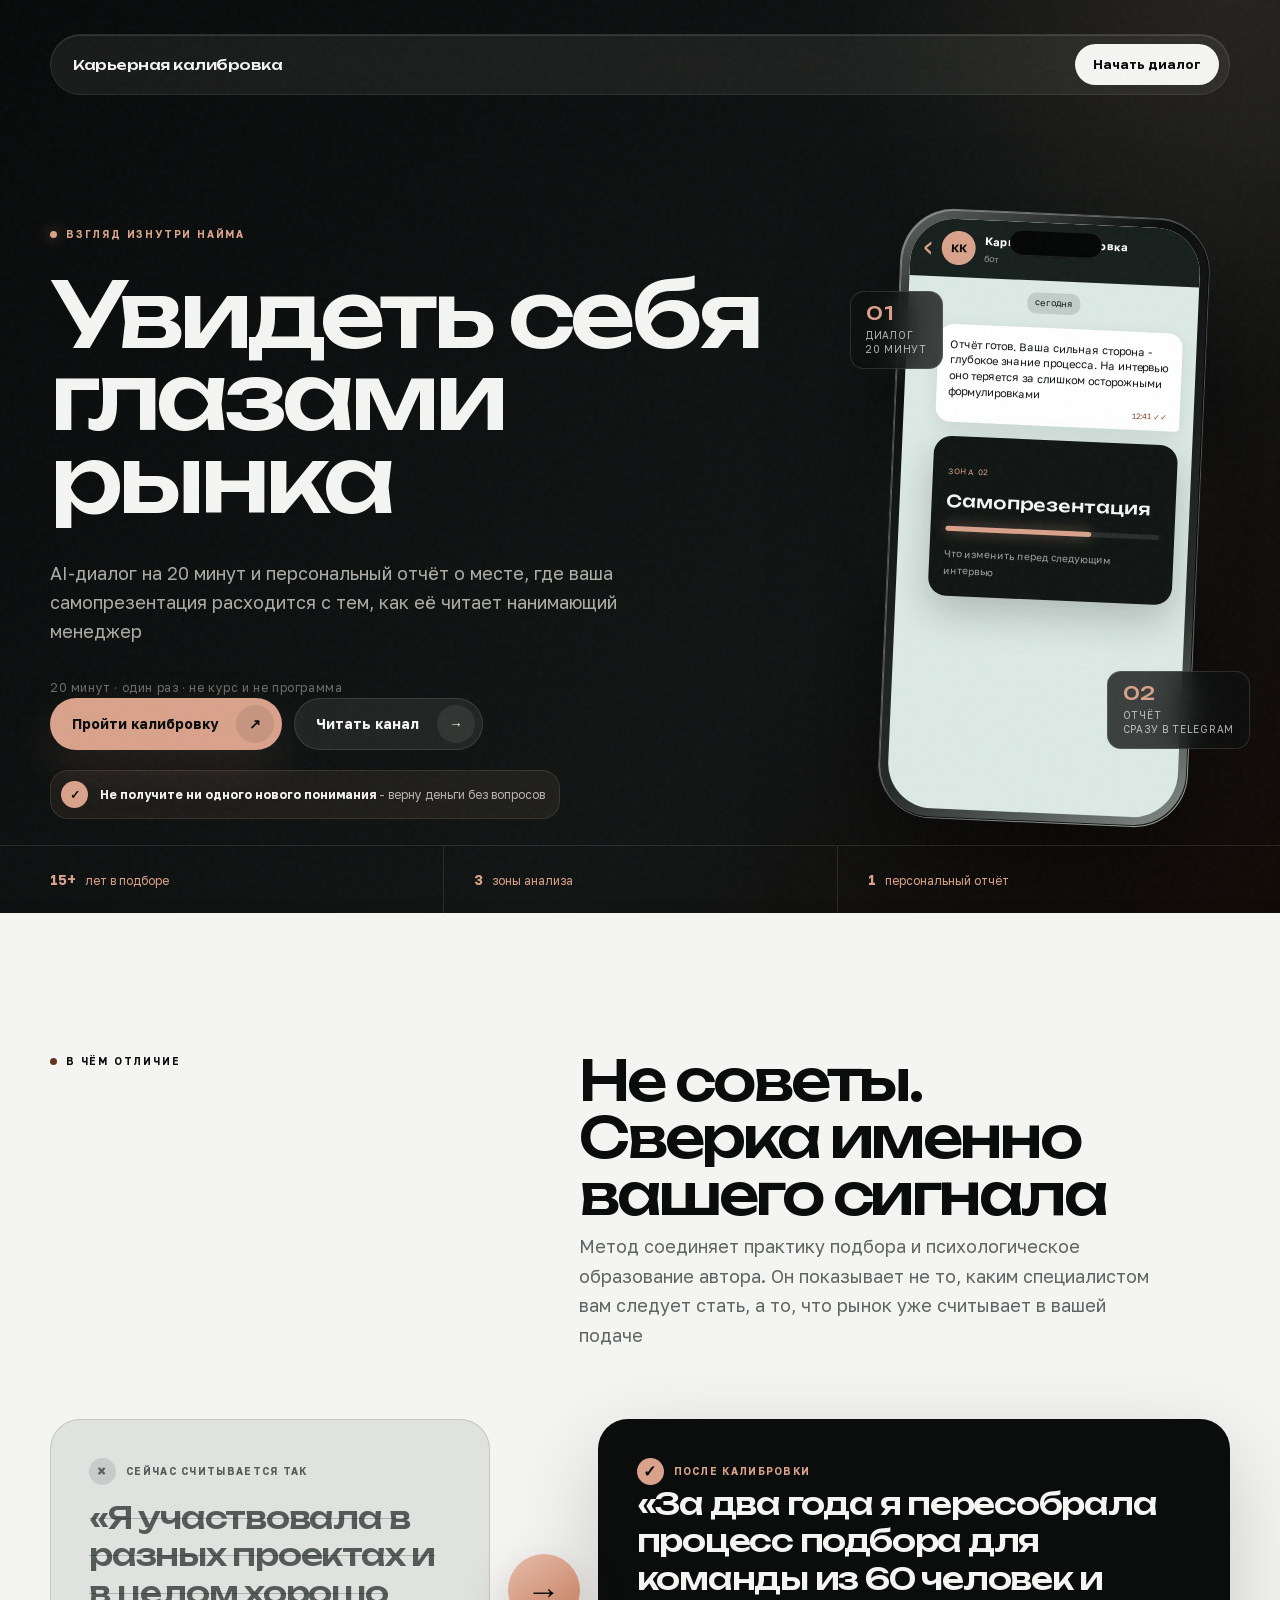
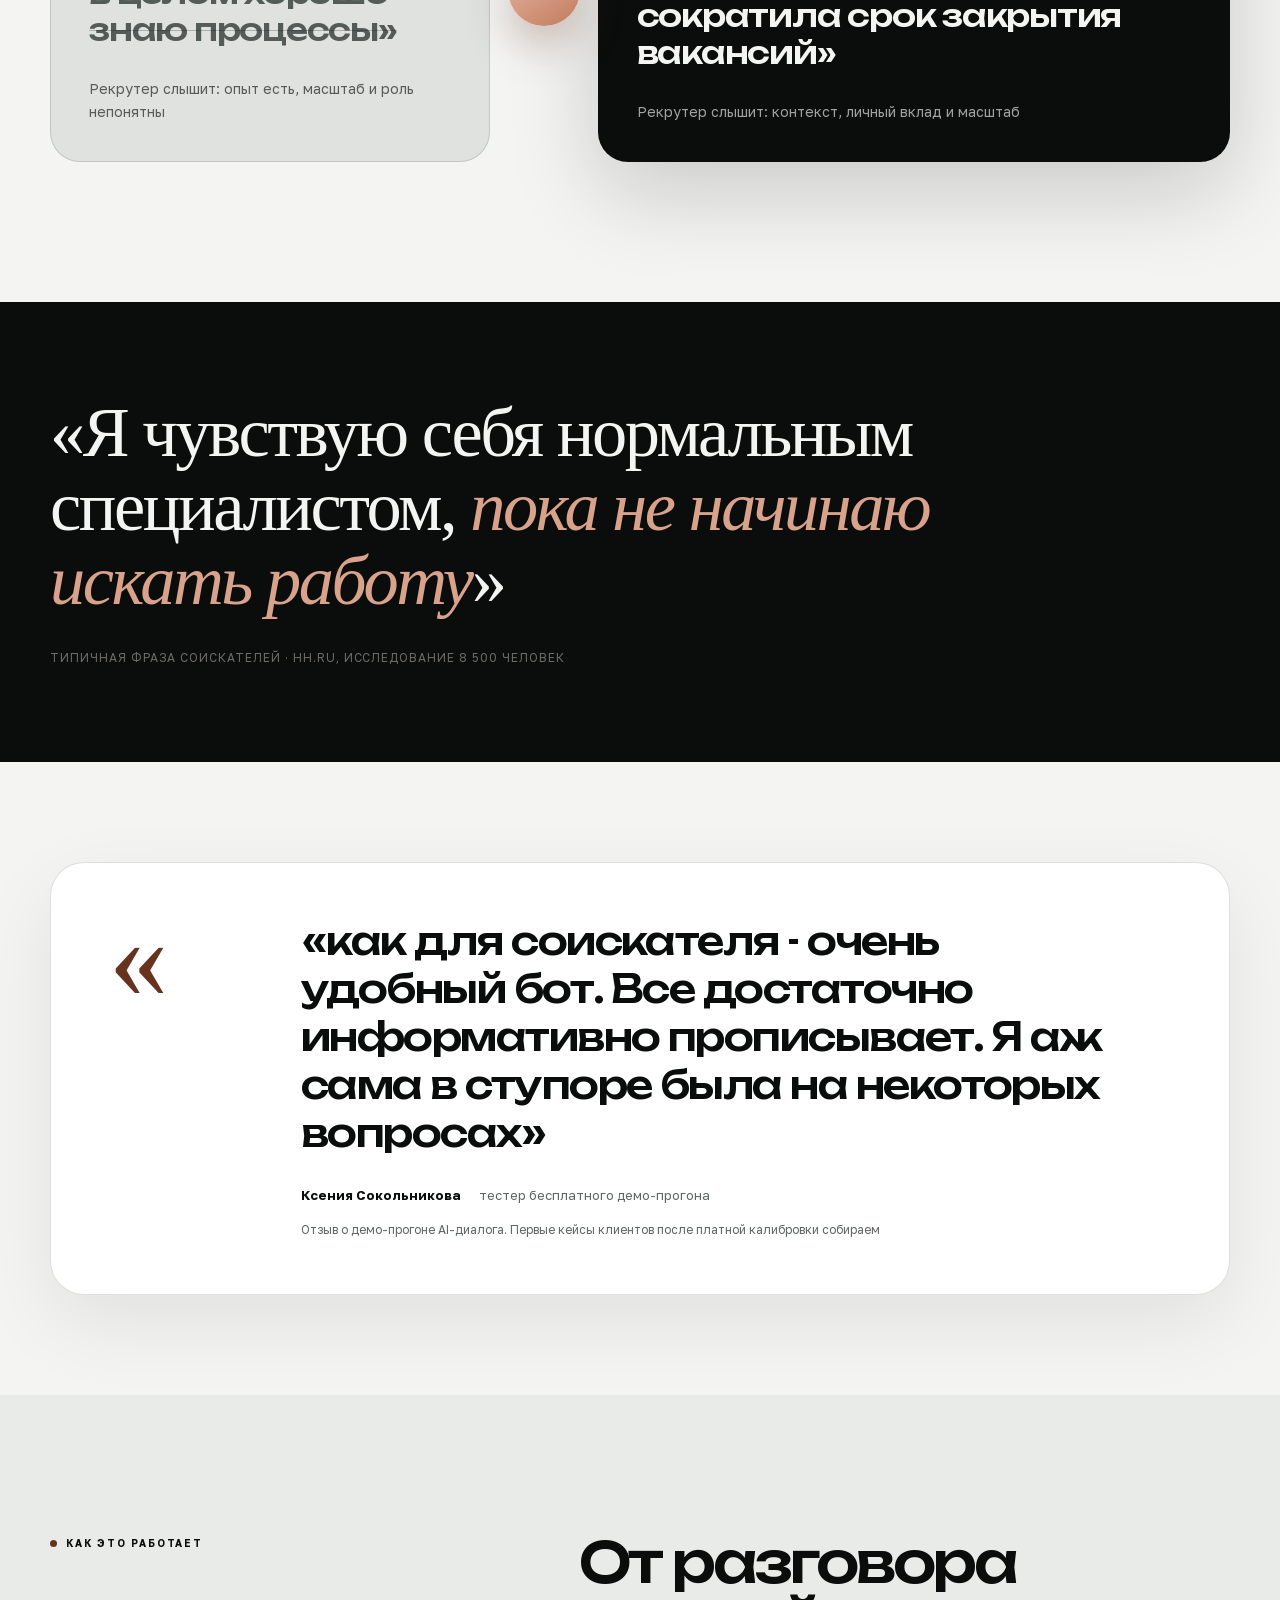
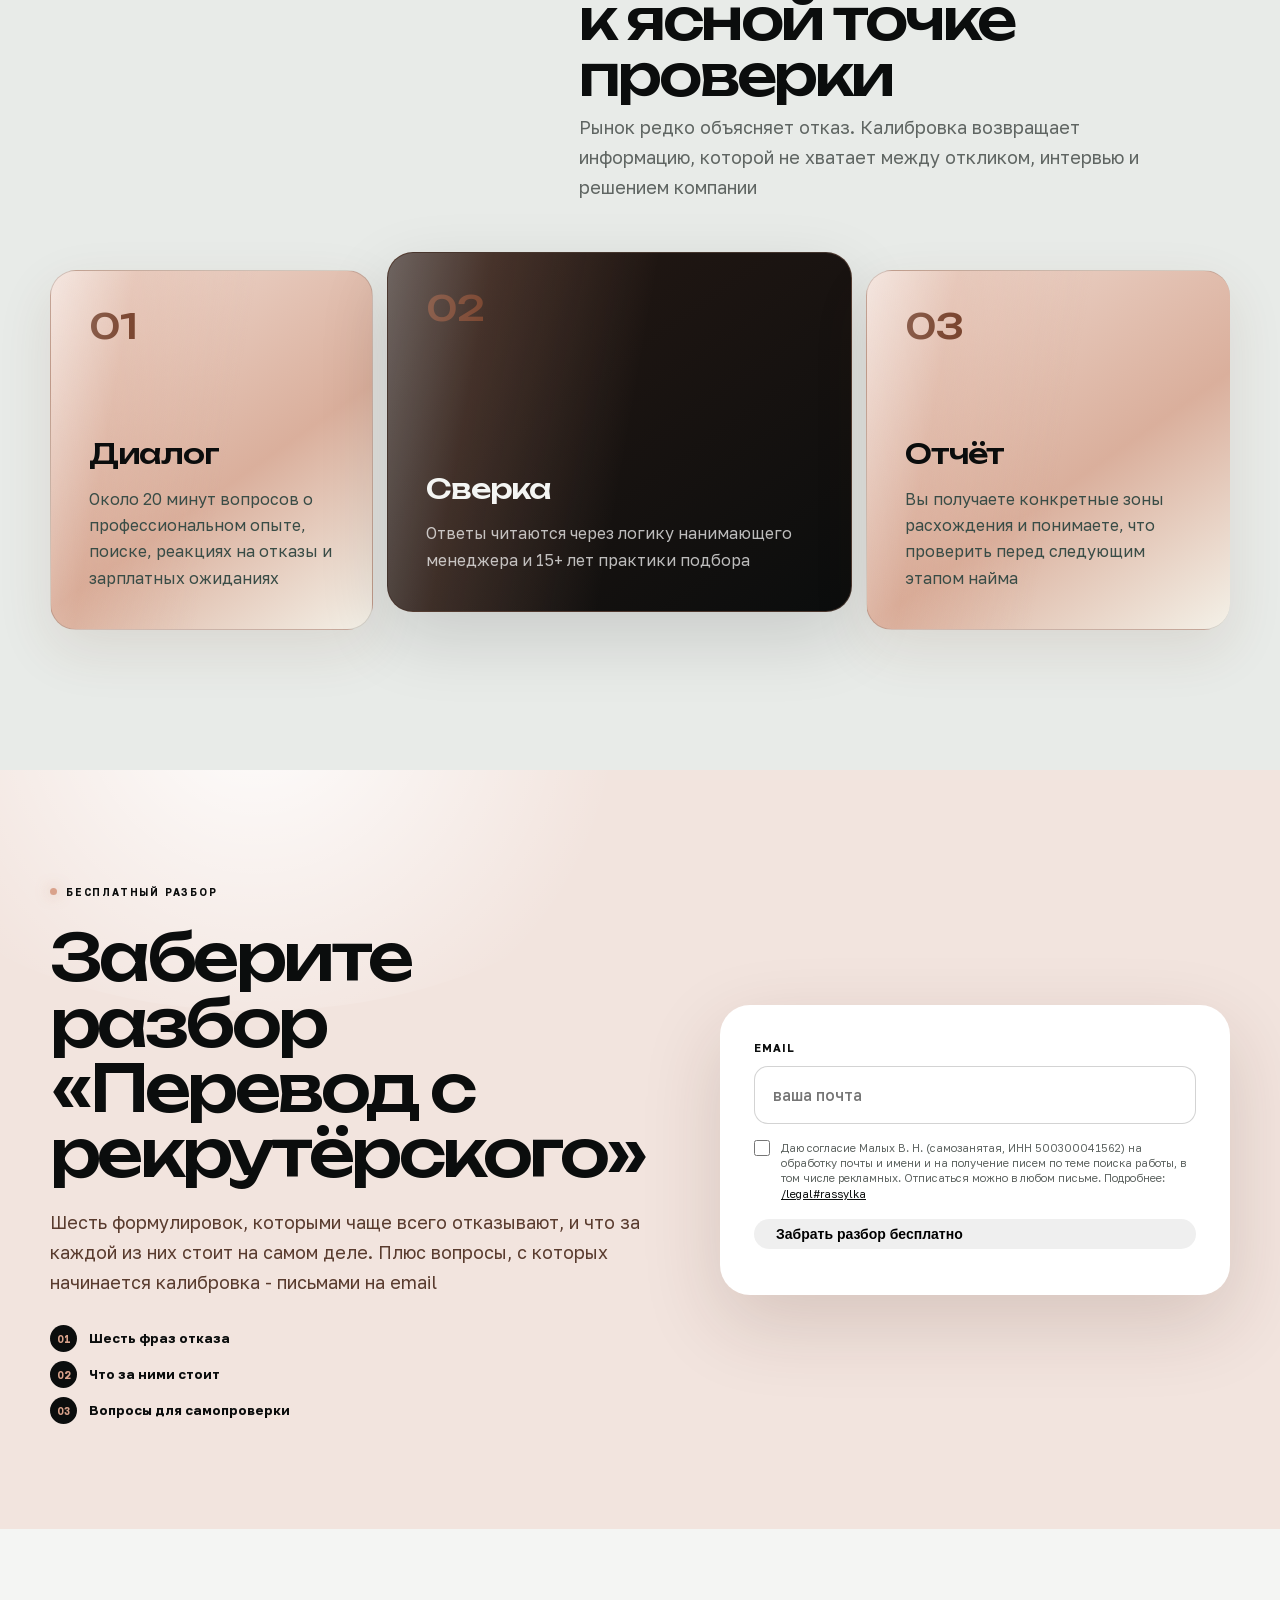
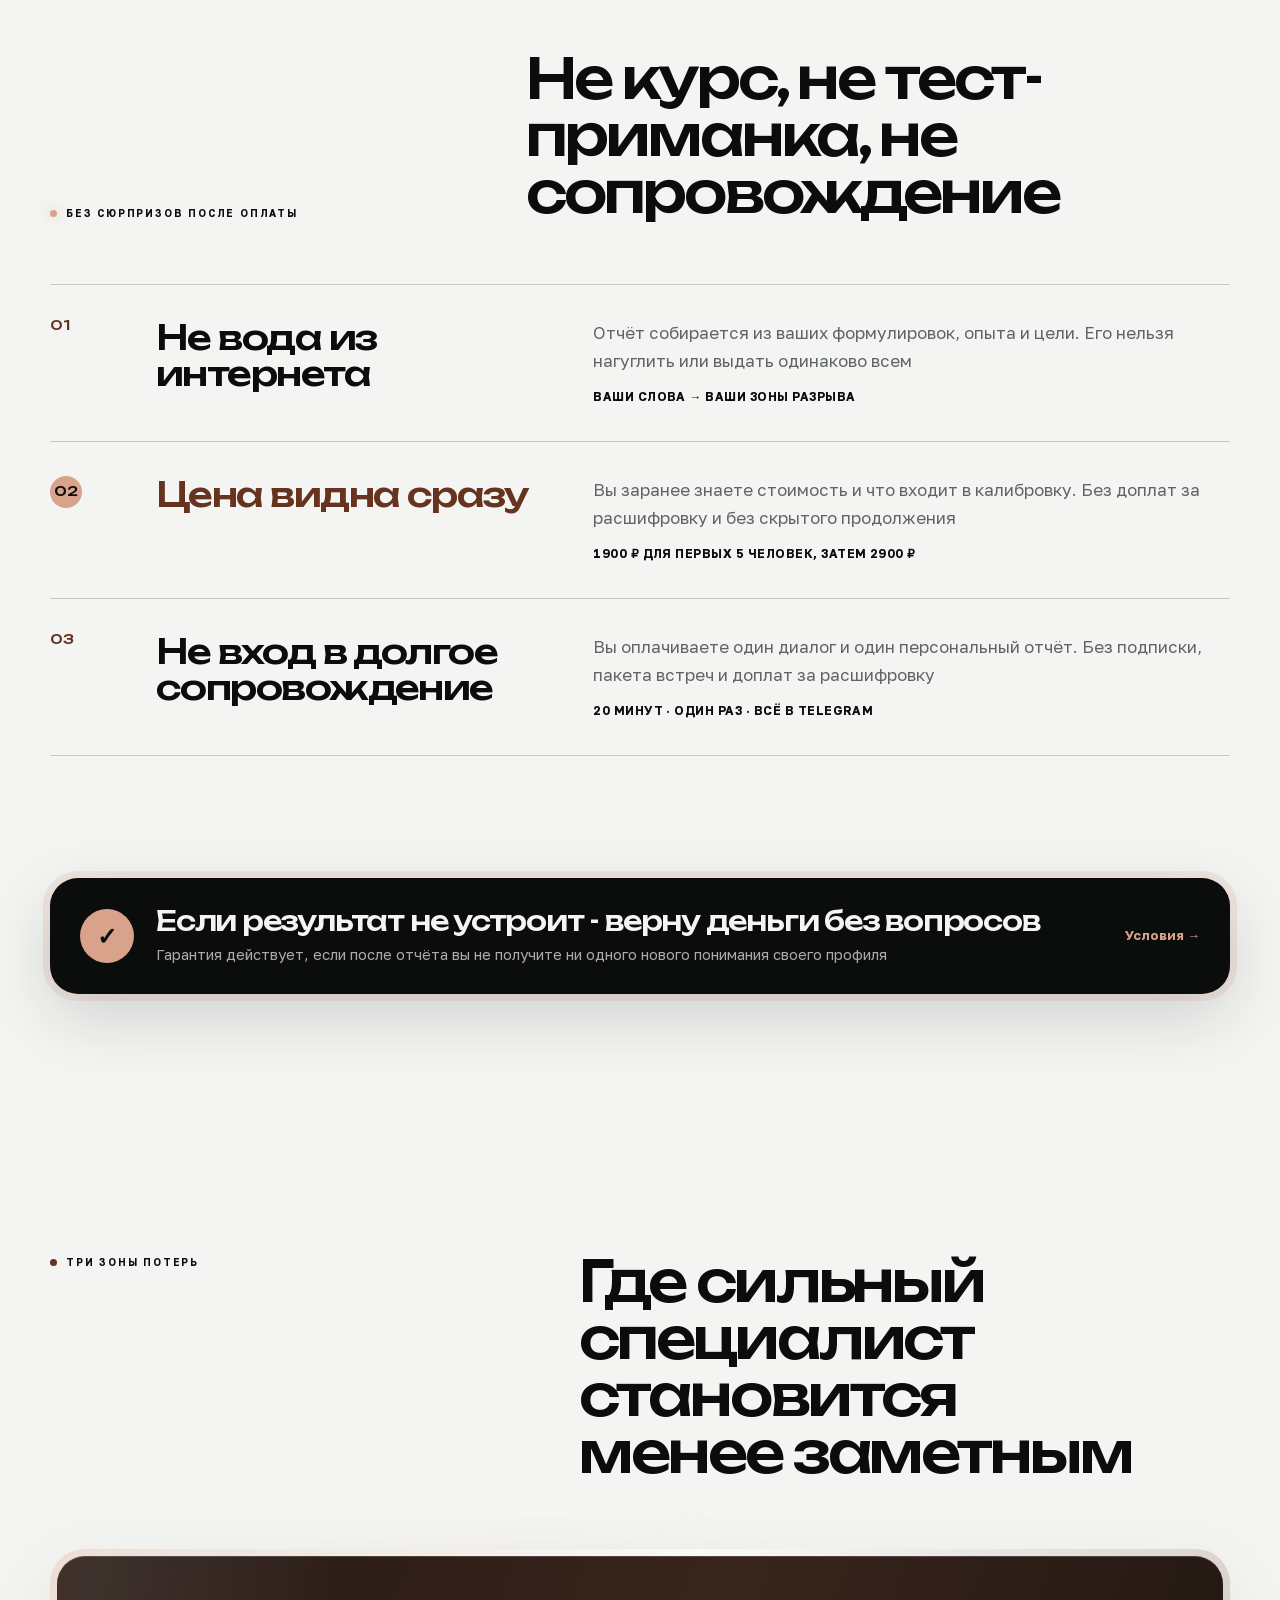
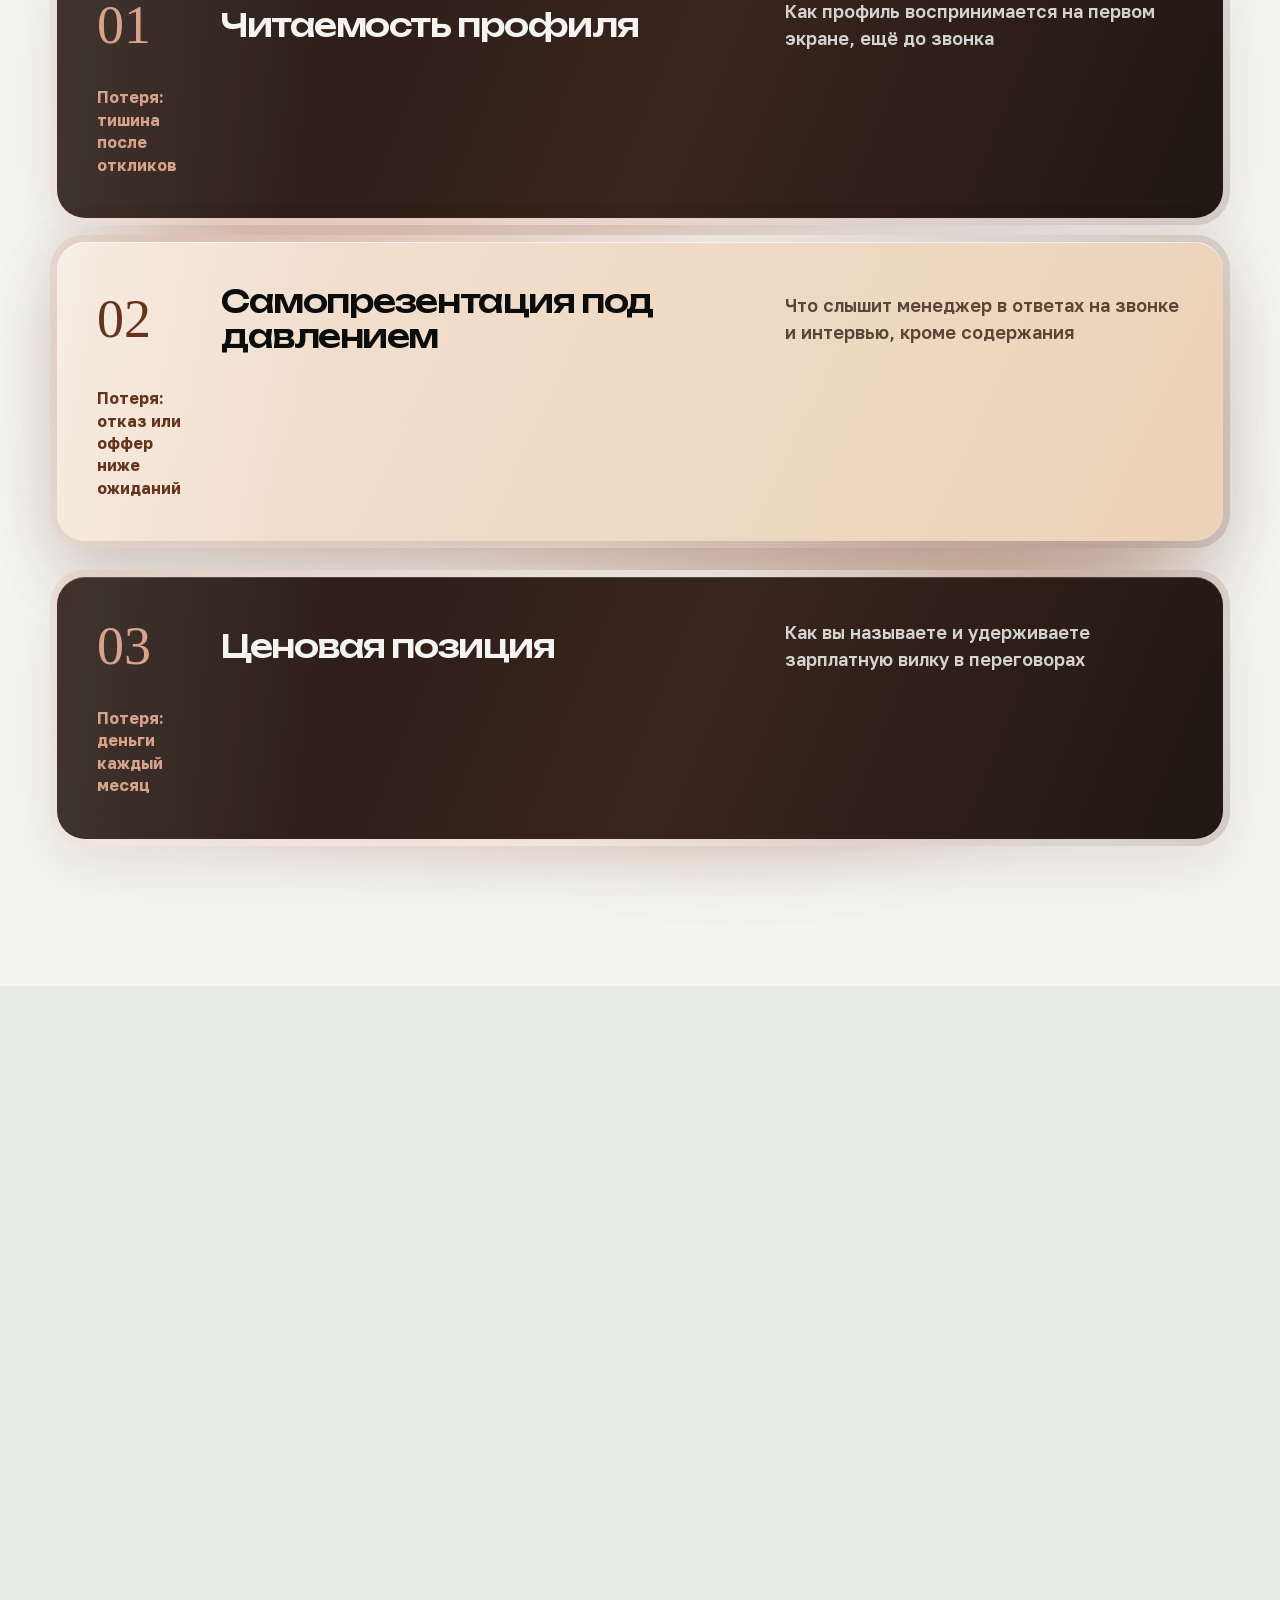
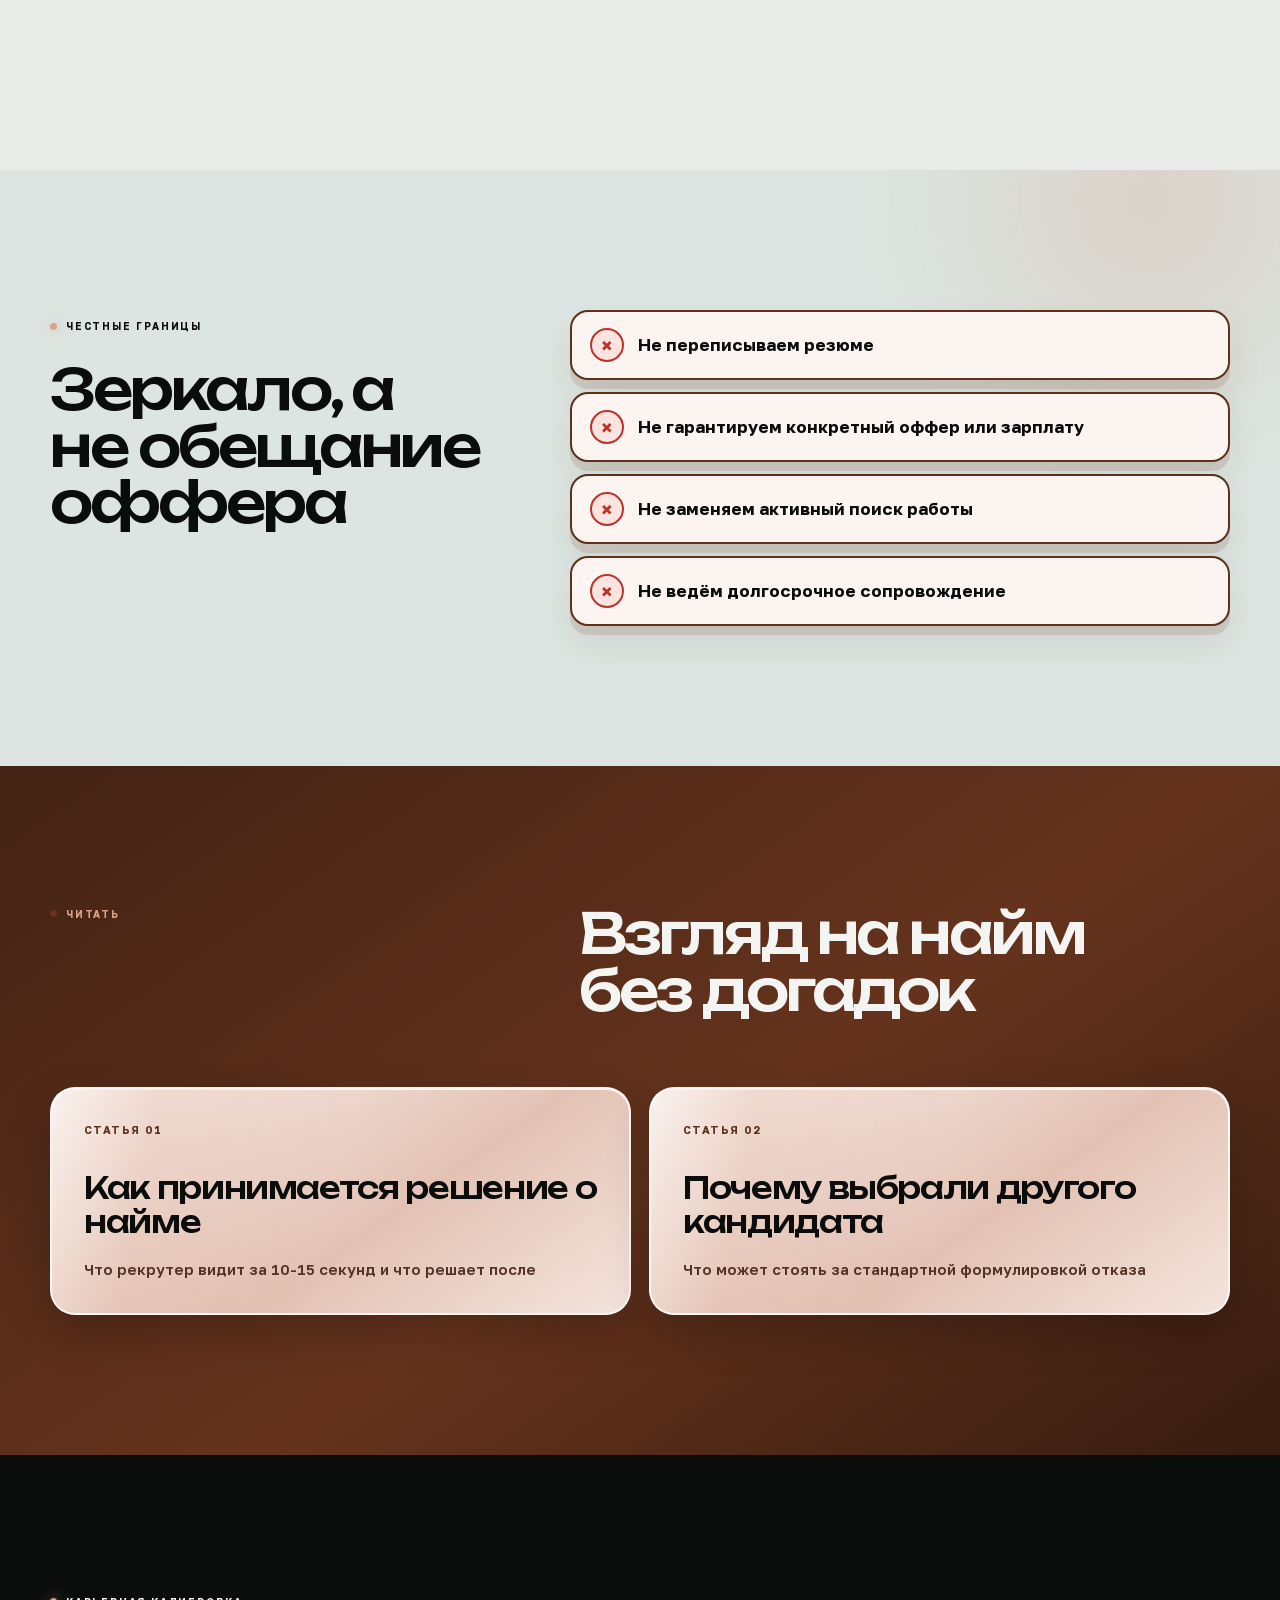
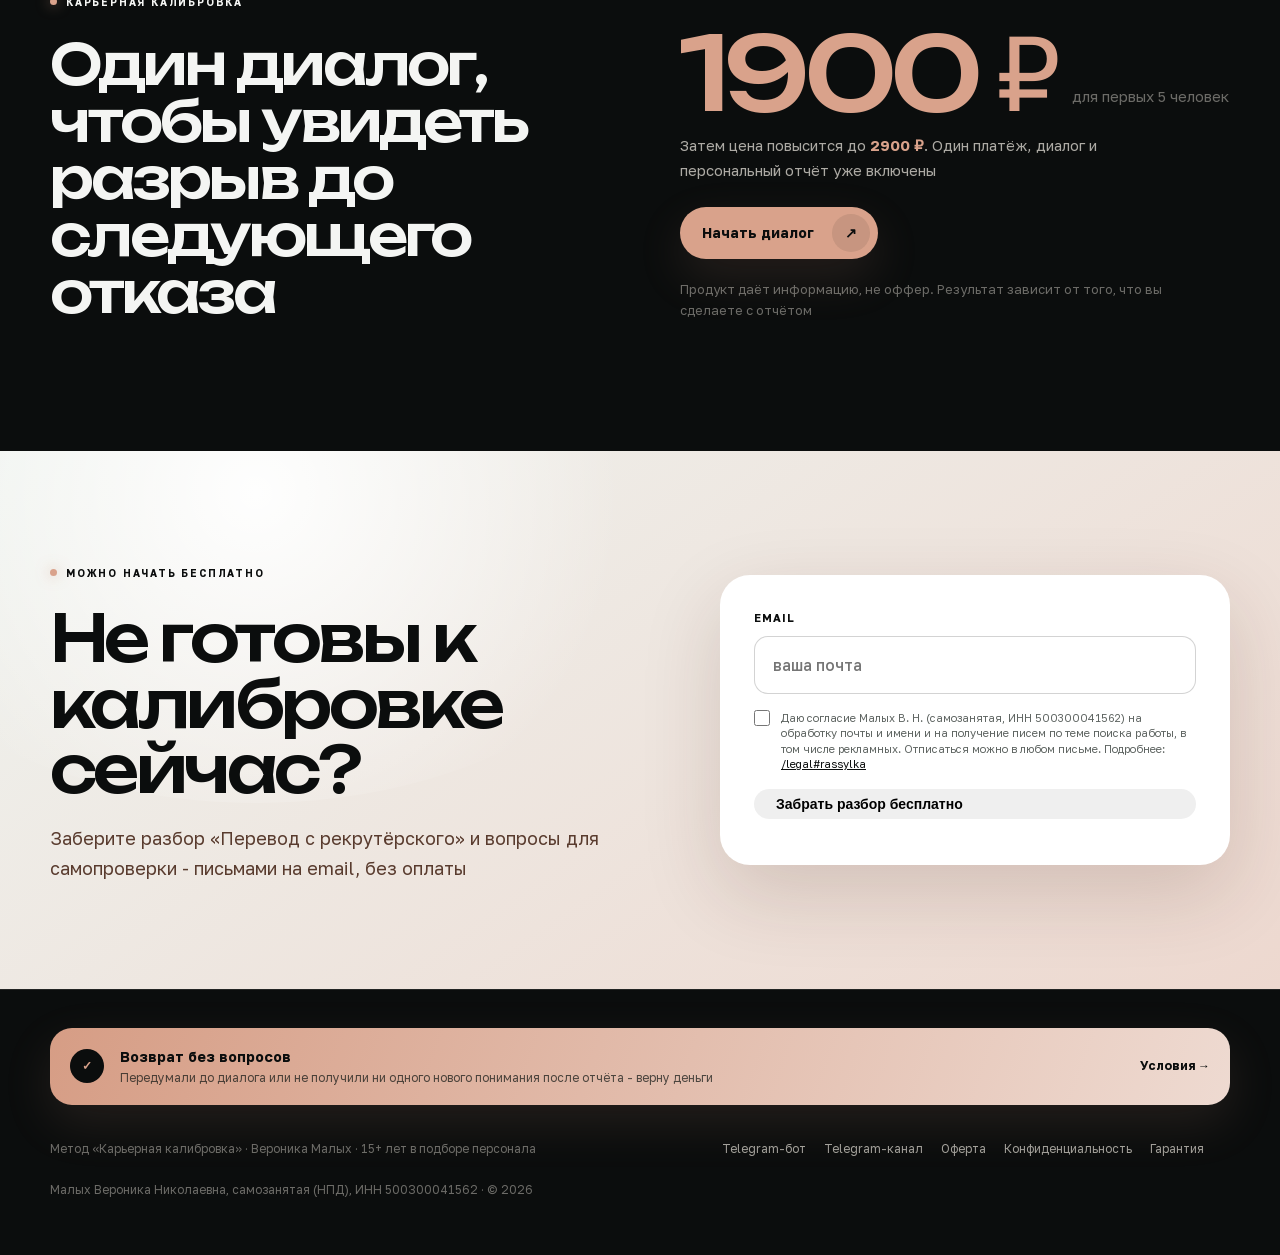
==== index.html @ d386c49c "Шрифты Golos Text и Unbounded размещены локально вместо Google Fonts; FAQ курса: возврат по ст. 32 З" ====
<!DOCTYPE html>
<html lang="ru">
<head>
<meta charset="utf-8">
<meta name="viewport" content="width=device-width, initial-scale=1">
<title>Карьерная калибровка - как вас читает нанимающий менеджер</title>
<meta name="description" content="AI-диалог на 20 минут и персональный отчёт: где самопрезентация специалиста расходится с тем, как его читает нанимающий менеджер. Метод Вероники Малых, 15+ лет в подборе персонала.">
<meta property="og:title" content="Карьерная калибровка - взгляд изнутри найма">
<meta property="og:description" content="Увидьте место, где рынок читает вас иначе, чем вы видите себя.">
<meta property="og:type" content="website">
<meta property="og:url" content="https://kariernay-kalibrovka.ru/">
<link rel="canonical" href="https://kariernay-kalibrovka.ru/">
<link href="/fonts.css" rel="stylesheet">
<link rel="icon" href="data:image/svg+xml,%3Csvg xmlns='http://www.w3.org/2000/svg' viewBox='0 0 100 100'%3E%3Ccircle cx='50' cy='50' r='39' fill='%23111614' stroke='%23d69d85' stroke-width='5'/%3E%3Ccircle cx='50' cy='50' r='8' fill='%23d69d85'/%3E%3C/svg%3E">
<script type="application/ld+json">
{"@context":"https://schema.org","@type":"Service","name":"Карьерная калибровка","url":"https://kariernay-kalibrovka.ru/","description":"AI-диалог на 20 минут и персональный отчёт о том, как самопрезентацию специалиста читает нанимающий менеджер","provider":{"@type":"Person","name":"Вероника Малых","jobTitle":"Карьерный консультант"},"offers":{"@type":"Offer","priceCurrency":"RUB","price":"1900"}}
</script>
<style>
:root{--ink:#0b0d0d;--ink-2:#151918;--paper:#f4f5f3;--paper-2:#e7eae7;--terracotta:#d9a28b;--terracotta-d:#66331e;--muted:#5f6562;--hair:rgba(11,13,13,.13);--white:rgba(255,255,255,.76);--ease:cubic-bezier(.32,.72,0,1)}
*{box-sizing:border-box;margin:0;padding:0}
html{scroll-behavior:smooth}
body{background:var(--paper);color:var(--ink);font-family:"Golos Text","Segoe UI",sans-serif;font-size:17px;line-height:1.65;overflow-x:hidden}
body:after{content:"";position:fixed;inset:0;z-index:8;pointer-events:none;opacity:.035;background-image:url("data:image/svg+xml,%3Csvg viewBox='0 0 180 180' xmlns='http://www.w3.org/2000/svg'%3E%3Cfilter id='n'%3E%3CfeTurbulence type='fractalNoise' baseFrequency='.9' numOctaves='3' stitchTiles='stitch'/%3E%3C/filter%3E%3Crect width='100%25' height='100%25' filter='url(%23n)' opacity='.8'/%3E%3C/svg%3E")}
a{color:inherit}
.display{font-family:"Unbounded","Golos Text",sans-serif;font-weight:500;letter-spacing:-.055em}
.progress{position:fixed;z-index:7;inset:0 auto auto 0;width:100%;height:3px;background:var(--terracotta);transform:scaleX(0);transform-origin:left;box-shadow:0 0 20px rgba(214,157,133,.5)}
.skip{position:fixed;z-index:9;left:20px;top:16px;padding:10px 15px;border-radius:999px;background:var(--terracotta);color:var(--ink);text-decoration:none;transform:translateY(-180%);transition:transform .35s var(--ease)}
.skip:focus{transform:none}
.wrap{width:min(1180px,calc(100% - 48px));margin:auto}
.eyebrow{display:inline-flex;align-items:center;gap:9px;font-size:10px;font-weight:700;letter-spacing:.18em;text-transform:uppercase}
.eyebrow:before{content:"";width:7px;height:7px;border-radius:50%;background:var(--terracotta);box-shadow:0 0 14px rgba(214,157,133,.7)}
.hero{min-height:880px;background:var(--ink);color:var(--paper);position:relative;overflow:hidden;padding:34px 0 90px}
.hero:before{content:"";position:absolute;width:720px;height:720px;border-radius:50%;right:-220px;top:-230px;background:radial-gradient(circle,rgba(214,157,133,.16),transparent 66%);animation:ambient 9s var(--ease) infinite alternate}
.nav{position:relative;z-index:2;display:flex;align-items:center;justify-content:space-between;width:min(1180px,calc(100% - 48px));margin:auto;padding:9px 10px 9px 22px;border-radius:999px;background:rgba(242,238,229,.07);box-shadow:inset 0 1px rgba(255,255,255,.12);font-size:13px}
.brand{font-family:"Unbounded","Golos Text",sans-serif;font-size:14px;font-weight:500;letter-spacing:-.035em}
.nav-link{padding:10px 18px;border-radius:999px;background:var(--paper);color:var(--ink);text-decoration:none;font-weight:650;transition:transform .5s var(--ease),background .5s var(--ease)}
.nav-link:hover{transform:scale(.97);background:var(--terracotta)}
.hero-grid{position:relative;z-index:1;display:grid;grid-template-columns:minmax(0,1.22fr) minmax(340px,.62fr);gap:76px;align-items:center;padding-top:118px}
.hero-copy .eyebrow{color:var(--terracotta);margin-bottom:30px}
h1{font-size:clamp(64px,8.3vw,126px);line-height:.85;max-width:780px;text-wrap:balance}
.hero-lead{max-width:620px;margin:38px 0 32px;color:rgba(242,238,229,.7);font-size:19px;line-height:1.62}
.actions{display:flex;flex-wrap:wrap;gap:12px;align-items:center}
.button{display:inline-flex;align-items:center;gap:18px;padding:7px 8px 7px 22px;border-radius:999px;text-decoration:none;font-size:14px;font-weight:700;transition:transform .6s var(--ease),box-shadow .6s var(--ease),background .6s var(--ease)}
.button i{width:38px;height:38px;border-radius:50%;display:grid;place-items:center;font-style:normal;transition:transform .6s var(--ease)}
.button-primary{background:var(--terracotta);color:var(--ink);box-shadow:0 18px 48px rgba(214,157,133,.13)}
.button-primary i{background:rgba(17,22,20,.09)}
.button-secondary{color:var(--paper);background:rgba(242,238,229,.08);box-shadow:inset 0 0 0 1px rgba(242,238,229,.12)}
.button-secondary i{background:rgba(242,238,229,.08)}
.button:hover{transform:translateY(-3px)}.button:hover i{transform:translate(3px,-2px) scale(1.06)}.button:active{transform:scale(.98)}
.button:focus-visible,.nav-link:focus-visible,a:focus-visible{outline:3px solid var(--terracotta);outline-offset:4px}
.hero-note{margin-top:17px;color:rgba(242,238,229,.42);font-size:12px;letter-spacing:.05em}
.hero-guarantee{display:flex;align-items:center;gap:12px;width:fit-content;margin-top:20px;padding:11px 15px 11px 11px;border-radius:18px;background:rgba(214,157,133,.075);box-shadow:inset 0 0 0 1px rgba(214,157,133,.16);color:rgba(242,238,229,.72);font-size:12px;text-decoration:none;transition:transform .55s var(--ease),background .55s var(--ease)}
.hero-guarantee:before{content:"✓";width:27px;height:27px;border-radius:50%;display:grid;place-items:center;flex:0 0 auto;background:var(--terracotta);color:var(--ink);font-weight:800}.hero-guarantee:hover{transform:translateY(-2px);background:rgba(214,157,133,.12)}.hero-guarantee strong{color:var(--paper)}
.instrument-shell{position:relative;padding:8px;border-radius:48px;background:rgba(242,238,229,.055);box-shadow:inset 0 1px rgba(255,255,255,.1),0 42px 100px rgba(0,0,0,.28);transform:rotate(2deg);isolation:isolate}
.instrument{min-height:470px;border-radius:41px;background:linear-gradient(145deg,#1b2421,#0e1311);box-shadow:inset 0 1px rgba(255,255,255,.1);padding:30px;display:flex;flex-direction:column;overflow:hidden;position:relative}
.instrument-top{display:flex;justify-content:space-between;color:rgba(242,238,229,.44);font-size:10px;letter-spacing:.16em;text-transform:uppercase}
.instrument-meter{display:grid;grid-template-columns:150px 1fr;align-items:center;gap:18px;margin:22px 0 19px}
.dial{width:150px;aspect-ratio:1;position:relative;border-radius:50%;background:repeating-conic-gradient(from -62deg,rgba(214,157,133,.65) 0 1deg,transparent 1deg 12deg);mask:radial-gradient(circle,transparent 0 70%,#000 71%)}
.dial:after{content:"";position:absolute;inset:22px;border-radius:50%;border:1px solid rgba(214,157,133,.25);box-shadow:0 0 38px rgba(214,157,133,.13),inset 0 0 30px rgba(214,157,133,.07)}
.needle{position:absolute;z-index:2;width:2px;height:55px;left:calc(50% - 1px);top:20px;border-radius:4px;background:linear-gradient(var(--terracotta),rgba(214,157,133,.04));transform-origin:50% 100%;animation:needle 6s var(--ease) infinite}
.hub{position:absolute;z-index:3;width:14px;height:14px;left:calc(50% - 7px);top:68px;border-radius:50%;background:var(--terracotta);box-shadow:0 0 20px var(--terracotta)}
.reading{text-align:left}.reading strong{display:block;font:400 48px/1 "Iowan Old Style",Baskerville,serif;color:var(--terracotta);font-variant-numeric:tabular-nums}.reading span{display:block;margin-top:7px;font-size:9px;line-height:1.45;letter-spacing:.12em;text-transform:uppercase;color:rgba(242,238,229,.42)}
.pain-label{font-size:9px;letter-spacing:.14em;text-transform:uppercase;color:rgba(242,238,229,.35);margin-bottom:9px}
.pain-quotes{display:grid;gap:7px}.pain-quote{padding:10px 12px;border-radius:12px;background:rgba(242,238,229,.055);box-shadow:inset 0 0 0 1px rgba(242,238,229,.07);font:italic 12px/1.35 "Iowan Old Style",Baskerville,serif;color:rgba(242,238,229,.68)}
.answers{display:flex;flex-wrap:wrap;gap:6px;margin-top:14px}.answer{padding:6px 9px;border-radius:999px;background:rgba(214,157,133,.09);color:var(--terracotta);font-size:9px;font-weight:700;letter-spacing:.06em;text-transform:uppercase}
.hero-foot{position:absolute;z-index:1;bottom:0;left:0;right:0;border-top:1px solid rgba(242,238,229,.11)}
.hero-foot .wrap{display:grid;grid-template-columns:repeat(3,1fr)}
.micro{padding:22px 0;color:rgba(242,238,229,.48);font-size:12px}.micro+.micro{border-left:1px solid rgba(242,238,229,.11);padding-left:30px}.micro b{color:var(--paper);font-size:14px;margin-right:6px}
.section{padding:140px 0}.section.soft{background:var(--paper-2)}
.section-head{display:grid;grid-template-columns:1fr 1.45fr;gap:80px;margin-bottom:68px;align-items:start}
.section-head .eyebrow:before{background:var(--terracotta-d);box-shadow:none}
h2{font-size:clamp(44px,5vw,74px);line-height:.98;text-wrap:balance}
.section-intro{color:var(--muted);max-width:590px;font-size:18px;padding-top:8px}
.bezel-grid{display:grid;grid-template-columns:1.15fr .85fr;gap:18px}
.bezel{padding:7px;border-radius:35px;background:rgba(17,22,20,.055);box-shadow:inset 0 1px rgba(255,255,255,.5);position:relative}
.panel{height:100%;border-radius:29px;background:linear-gradient(135deg,rgba(217,168,147,.72),rgba(242,229,223,.78) 48%,rgba(247,244,235,.88));box-shadow:inset 0 1px rgba(255,255,255,.75),0 18px 55px rgba(40,37,29,.07);padding:38px;position:relative;overflow:hidden}
.panel:after{content:"";position:absolute;inset:0;background:radial-gradient(320px circle at var(--mx,80%) var(--my,20%),rgba(214,157,133,.25),transparent 64%);opacity:0;transition:opacity .6s var(--ease);pointer-events:none}.panel:hover:after{opacity:1}
.panel:hover .index{transform:rotate(7deg) scale(1.05)}
.panel h3{font:400 31px/1.1 "Iowan Old Style",Baskerville,serif;letter-spacing:-.025em;max-width:430px;margin:22px 0 16px}.panel p{color:var(--muted);max-width:54ch}.index{width:48px;height:48px;border-radius:50%;display:grid;place-items:center;background:var(--ink);color:var(--terracotta);font-size:12px;font-weight:700;transition:transform .6s var(--ease)}
.bezel.feature{grid-row:span 2}.bezel.feature .panel{min-height:515px;display:flex;flex-direction:column;justify-content:flex-end;background:var(--ink);color:var(--paper)}.bezel.feature .panel p{color:rgba(242,238,229,.55)}.bezel.feature .index{background:var(--terracotta);color:var(--ink)}
.quote-band{padding:94px 0;background:var(--ink);color:var(--paper);overflow:hidden}.quote{font:400 clamp(38px,5.5vw,78px)/1.05 "Iowan Old Style",Baskerville,serif;letter-spacing:-.035em;max-width:1030px}.quote em{color:var(--terracotta);font-style:italic}.quote-source{margin-top:30px;color:rgba(242,238,229,.42);font-size:12px;letter-spacing:.08em;text-transform:uppercase}
.steps{display:grid;grid-template-columns:repeat(3,1fr);gap:12px;counter-reset:step}.step{min-height:330px;padding:34px;border-radius:28px;background:linear-gradient(145deg,rgba(211,157,134,.68),rgba(243,223,215,.8) 52%,rgba(247,244,235,.9));box-shadow:inset 0 1px rgba(255,255,255,.75);display:flex;flex-direction:column;position:relative;overflow:hidden}.step:before{counter-increment:step;content:"0" counter(step);font:400 48px/1 "Iowan Old Style",Baskerville,serif;color:var(--terracotta-d)}.step h3{font:400 28px/1.1 "Iowan Old Style",Baskerville,serif;margin:auto 0 16px}.step p{color:var(--muted);font-size:15px}
.zones{display:grid;gap:16px}.zone-shell{padding:7px;border-radius:34px;background:rgba(17,22,20,.06);position:relative;isolation:isolate}.zone{border-radius:28px;background:var(--ink);color:var(--paper);padding:42px 40px;display:grid;grid-template-columns:90px 1fr .75fr;gap:34px;align-items:center;box-shadow:inset 0 1px rgba(255,255,255,.09);transition:transform .7s var(--ease)}.zone:hover{transform:translateX(8px)}.zone-num{font:500 54px/1 "Iowan Old Style",Baskerville,serif;color:var(--terracotta)}.zone h3{font:600 32px/1.08 "Iowan Old Style",Baskerville,serif}.zone p{color:rgba(242,238,229,.78);font-size:18px;font-weight:550;line-height:1.5}.zone .loss{color:var(--terracotta);font-size:16px;font-weight:700;line-height:1.4}
.evidence{display:grid;grid-template-columns:1.1fr .9fr;gap:18px}.facts-shell,.author-shell{padding:7px;border-radius:38px;background:rgba(17,22,20,.06)}.author-shell{position:relative;isolation:isolate}.facts-card,.author-card{height:100%;border-radius:31px;padding:42px;background:linear-gradient(145deg,rgba(213,159,136,.66),rgba(243,230,224,.82) 56%,rgba(247,244,235,.9));box-shadow:inset 0 1px rgba(255,255,255,.8);position:relative;overflow:hidden}.fact{display:grid;grid-template-columns:100px 1fr;gap:24px;padding:23px 0;border-bottom:1px solid var(--hair)}.fact:last-child{border:0}.fact strong{font:400 37px/1 "Iowan Old Style",Baskerville,serif;color:var(--terracotta-d);font-variant-numeric:tabular-nums}.fact p{color:var(--muted);font-size:14px}.author-card{background:var(--ink);color:var(--paper);display:flex;flex-direction:column}.author-card .eyebrow{color:var(--terracotta)}.author-card h3{font:400 49px/1 "Iowan Old Style",Baskerville,serif;margin:auto 0 26px}.author-card p{color:rgba(242,238,229,.6)}
.instrument-shell:before,.bezel.feature:before,.zone-shell:before,.author-shell:before{content:"";position:absolute;z-index:-1;left:6%;right:6%;bottom:-16px;height:45%;border-radius:42%;background:radial-gradient(ellipse at 18% 70%,rgba(214,157,133,.72),transparent 48%),radial-gradient(ellipse at 78% 45%,rgba(133,67,38,.7),transparent 52%),linear-gradient(100deg,rgba(214,157,133,.18),rgba(214,157,133,.72),rgba(133,67,38,.18));filter:blur(24px);opacity:.58;transform:translate3d(-3%,0,0) scale(.92);animation:warmUnderglow 5.8s var(--ease) infinite alternate;pointer-events:none}
.bezel.feature{isolation:isolate}.bezel.feature:before{bottom:-20px;height:34%;animation-delay:-1.4s}.zone-shell:before{height:58%;bottom:-12px;opacity:.45}.zone-shell:nth-child(2):before{animation-delay:-2.1s}.zone-shell:nth-child(3):before{animation-delay:-3.7s}.author-shell:before{height:42%;animation-delay:-2.8s}
.instrument,.bezel.feature .panel,.zone,.author-card{position:relative;z-index:1}
.mid-guarantee{padding:0 0 120px;background:var(--paper)}.mid-guarantee-card{display:grid;grid-template-columns:auto 1fr auto;align-items:center;gap:22px;padding:28px 30px;border-radius:28px;background:var(--ink);color:var(--paper);text-decoration:none;box-shadow:0 22px 65px rgba(17,22,20,.16),0 0 0 7px rgba(214,157,133,.18)}.mid-guarantee-mark{width:54px;height:54px;border-radius:50%;display:grid;place-items:center;background:var(--terracotta);color:var(--ink);font-size:24px;font-weight:800}.mid-guarantee strong{display:block;font:600 27px/1.15 "Iowan Old Style",Baskerville,serif}.mid-guarantee-copy{display:block;margin-top:5px;color:rgba(242,238,229,.7);font-size:15px}.mid-guarantee-link{color:var(--terracotta);font-size:13px;font-weight:700;white-space:nowrap}
.boundary-section{position:relative;overflow:hidden;background:linear-gradient(145deg,#ecd7ce 0%,#f6e8e2 48%,#eaccbf 100%)}.boundary-section:before{content:"";position:absolute;width:620px;height:620px;right:-180px;top:-280px;border-radius:50%;background:radial-gradient(circle,rgba(214,157,133,.72),transparent 66%);filter:blur(8px);animation:ambient 10s var(--ease) infinite alternate}.boundary{position:relative;z-index:1;display:grid;grid-template-columns:.8fr 1.2fr;gap:80px}.boundary-list{list-style:none;display:grid;gap:12px}.boundary-list li{padding:16px 18px;border:2px solid #5f301b;border-radius:18px;background:#fbf4f1;box-shadow:0 9px 0 rgba(95,48,27,.13),0 18px 35px rgba(87,44,25,.09);display:flex;align-items:center;gap:14px;font-weight:650}.boundary-list li:before{content:"×";width:30px;height:30px;border-radius:50%;display:grid;place-items:center;flex:0 0 auto;background:#ffe3df;color:#ba342c;border:2px solid #ba342c;font-size:20px;font-weight:800;line-height:1}
.reading-section{background:linear-gradient(145deg,#432214 0%,#65331d 55%,#371c10 100%);color:var(--paper)}.reading-section .eyebrow{color:var(--terracotta)}
.reading-list{display:grid;grid-template-columns:1fr 1fr;gap:18px}.article-link{padding:32px;border:2px solid rgba(255,255,255,.78);border-radius:25px;background:linear-gradient(145deg,#faf2ee,#e3c2b4 58%,#f3e4dd);color:var(--ink);text-decoration:none;box-shadow:0 18px 45px rgba(0,0,0,.2),inset 0 1px rgba(255,255,255,.9);transition:transform .6s var(--ease),box-shadow .6s var(--ease);position:relative;overflow:hidden}.article-link:hover{transform:translateY(-6px);box-shadow:0 24px 55px rgba(0,0,0,.28),inset 0 1px rgba(255,255,255,.95)}.article-link small{display:block;color:#5f301b;font-size:11px;font-weight:800;letter-spacing:.13em;text-transform:uppercase;margin-bottom:32px}.article-link strong{font:500 30px/1.12 "Iowan Old Style",Baskerville,serif;display:block}.article-link span{display:block;margin-top:18px;color:#533528;font-size:15px;font-weight:550}
.bezel:not(.feature) .panel:before,.step:after,.facts-card:before,.article-link:before{content:"";position:absolute;z-index:0;inset:-35% -55%;background:linear-gradient(105deg,transparent 28%,rgba(255,255,255,.36) 44%,rgba(214,157,133,.2) 55%,transparent 70%);transform:translate3d(-22%,0,0) rotate(-5deg);animation:warmSurfaceFlow 8s var(--ease) infinite alternate;pointer-events:none}
.step:nth-child(2):after,.article-link:nth-child(2):before{animation-delay:-2.6s}.step:nth-child(3):after,.facts-card:before{animation-delay:-5.1s}.bezel:not(.feature) .panel>*,.step>*,.facts-card>*,.article-link>*{position:relative;z-index:1}
.offer{padding:130px 0;background:var(--ink);color:var(--paper)}.offer-grid{display:grid;grid-template-columns:1fr 1fr;gap:80px;align-items:end}.offer h2{max-width:650px}.price{font:500 clamp(68px,8vw,116px)/.9 "Unbounded","Golos Text",sans-serif;color:var(--terracotta);letter-spacing:-.065em}.offer-copy{color:rgba(242,238,229,.62);margin:22px 0}.honest{font-size:13px;color:rgba(242,238,229,.42);max-width:540px}
footer{background:var(--ink);color:rgba(242,238,229,.42);border-top:1px solid rgba(242,238,229,.1);padding:38px 0 55px;font-size:12px}.footer-guarantee{display:grid;grid-template-columns:auto 1fr auto;align-items:center;gap:16px;margin-bottom:34px;padding:17px 20px;border-radius:22px;background:linear-gradient(110deg,#d69d85,#eedad1);color:var(--ink);text-decoration:none;box-shadow:0 18px 50px rgba(214,157,133,.12);transition:transform .55s var(--ease),box-shadow .55s var(--ease)}.footer-guarantee:hover{transform:translateY(-3px);box-shadow:0 23px 60px rgba(214,157,133,.2)}.footer-guarantee-mark{width:34px;height:34px;border-radius:50%;display:grid;place-items:center;background:var(--ink);color:var(--terracotta);font-weight:800}.footer-guarantee strong{display:block;font-size:14px}.footer-guarantee-copy{color:rgba(17,22,20,.72)}.footer-guarantee-link{font-weight:700;white-space:nowrap}.footer-grid{display:grid;grid-template-columns:1.1fr .9fr;gap:50px}.footer-links{display:flex;flex-wrap:wrap;gap:9px 18px}.footer-links a{color:rgba(242,238,229,.65);text-decoration:none}.legal{margin-top:22px}
.reveal{opacity:0;transform:translateY(55px);filter:blur(7px);transition:opacity .95s var(--ease),transform .95s var(--ease),filter .95s var(--ease)}.reveal.visible{opacity:1;transform:none;filter:none}
@keyframes needle{0%,12%{transform:rotate(-42deg)}42%,66%{transform:rotate(36deg)}90%,100%{transform:rotate(-42deg)}}
@keyframes ambient{from{transform:translate3d(0,0,0) scale(.94)}to{transform:translate3d(-45px,55px,0) scale(1.08)}}
@keyframes warmUnderglow{0%{opacity:.38;transform:translate3d(-4%,0,0) scale(.9)}48%{opacity:.68;transform:translate3d(5%,-3px,0) scale(1.03)}100%{opacity:.48;transform:translate3d(-1%,2px,0) scale(.95)}}
@keyframes warmSurfaceFlow{0%{opacity:.28;transform:translate3d(-24%,0,0) rotate(-5deg)}52%{opacity:.58;transform:translate3d(8%,0,0) rotate(-2deg)}100%{opacity:.34;transform:translate3d(25%,0,0) rotate(3deg)}}

/* Premium one-pass: cold precision outside, quiet care inside */
.hero{background:linear-gradient(132deg,#080a0a 0%,#111514 66%,#120a07 100%)}
.hero:before{width:900px;height:900px;right:-410px;top:-470px;background:radial-gradient(circle,rgba(217,162,139,.11),transparent 64%)}
h1{font-family:"Unbounded","Golos Text",sans-serif;font-weight:500;font-size:clamp(52px,7.1vw,104px);line-height:.91;letter-spacing:-.065em}
h2{font-family:"Unbounded","Golos Text",sans-serif;font-weight:500;font-size:clamp(38px,4.35vw,66px);line-height:1.02;letter-spacing:-.055em}
.hero-lead{font-size:18px;max-width:570px}
.nav{border:1px solid rgba(255,255,255,.08);backdrop-filter:blur(18px)}
.device-stage{position:relative;min-height:590px;display:grid;place-items:center;isolation:isolate}
.device-stage:before{content:"";position:absolute;width:420px;height:420px;border-radius:50%;background:radial-gradient(circle,rgba(217,162,139,.2),rgba(217,162,139,.035) 48%,transparent 70%);filter:blur(8px);z-index:-1}
.phone{position:relative;width:min(310px,82vw);height:610px;padding:10px;border-radius:54px;background:linear-gradient(145deg,#5f6663,#0b0d0d 23%,#262b29 72%,#858d89);box-shadow:0 52px 110px rgba(0,0,0,.5),inset 0 0 0 1px rgba(255,255,255,.24);transform:rotate(2.5deg)}
.phone:after{content:"";position:absolute;inset:1px;border-radius:53px;box-shadow:inset 1px 1px rgba(255,255,255,.32),inset -1px -1px rgba(0,0,0,.8);pointer-events:none}
.phone-screen{height:100%;overflow:hidden;border-radius:45px;background:#dce9e4;color:#111614;padding:66px 14px 18px;position:relative}
.phone-speaker{position:absolute;z-index:3;top:19px;left:50%;width:92px;height:25px;transform:translateX(-50%);border-radius:20px;background:#050606;box-shadow:inset 0 -1px rgba(255,255,255,.12)}
.tg-bar{position:absolute;inset:0 0 auto;height:58px;padding:10px 13px;display:flex;align-items:center;gap:9px;background:#17201d;color:#fff;font-size:11px}.tg-bar small{display:block;color:rgba(255,255,255,.52)}.tg-back{font-size:30px;color:var(--terracotta)}.tg-avatar{width:34px;height:34px;border-radius:50%;display:grid;place-items:center;background:var(--terracotta);color:var(--ink);font-weight:800}
.tg-date{width:max-content;margin:4px auto 14px;padding:3px 8px;border-radius:9px;background:rgba(17,22,20,.13);font-size:9px}.tg-message{margin-left:18px;padding:12px 12px 7px;border-radius:15px 15px 4px 15px;background:#fff;font-size:11px;line-height:1.42;box-shadow:0 5px 18px rgba(17,22,20,.08)}.tg-message span{display:block;text-align:right;margin-top:5px;color:#8b4e34;font-size:8px}.report-sheet{margin:14px 0 0 18px;padding:18px 15px;border-radius:18px;background:#111614;color:#f4f5f3;box-shadow:0 16px 38px rgba(17,22,20,.22)}.report-sheet small{color:var(--terracotta);font-size:8px;letter-spacing:.15em}.report-sheet b{display:block;margin:9px 0 16px;font:500 17px/1.15 "Unbounded",sans-serif}.report-sheet p{margin-top:14px;color:rgba(255,255,255,.6);font-size:10px}.report-scale{height:5px;border-radius:9px;background:rgba(255,255,255,.1)}.report-scale i{display:block;width:68%;height:100%;border-radius:inherit;background:var(--terracotta);box-shadow:0 0 14px rgba(217,162,139,.55)}
.device-note{position:absolute;z-index:2;padding:12px 15px;border:1px solid rgba(255,255,255,.12);border-radius:14px;background:rgba(13,16,15,.78);backdrop-filter:blur(16px);color:rgba(255,255,255,.68);font-size:10px;line-height:1.35;letter-spacing:.07em;text-transform:uppercase}.device-note span{display:block;color:var(--terracotta);font:500 18px/1 "Unbounded",sans-serif;margin-bottom:7px}.device-note-top{top:78px;left:-8px}.device-note-bottom{right:-20px;bottom:74px}
.signal-compare{display:grid;grid-template-columns:.82fr 1.18fr;gap:16px;position:relative}.signal{min-height:340px;padding:38px;border-radius:30px;display:flex;flex-direction:column;border:1px solid var(--hair)}.signal-label{display:flex;align-items:center;gap:10px;font-size:10px;font-weight:700;letter-spacing:.13em;text-transform:uppercase}.signal-label span{width:27px;height:27px;border-radius:50%;display:grid;place-items:center;font-size:16px}.signal blockquote{margin:auto 0 28px;font:500 clamp(22px,2.4vw,35px)/1.22 "Unbounded","Golos Text",sans-serif;letter-spacing:-.04em}.signal p{font-size:14px}.signal-bad{background:#dfe2df;color:#555b58}.signal-bad .signal-label span{background:#c7cbca;color:#5a5f5d}.signal-bad blockquote{text-decoration:line-through;text-decoration-thickness:1px;text-decoration-color:rgba(11,13,13,.24)}.signal-good{background:#0b0d0d;color:#f4f5f3;box-shadow:0 30px 90px rgba(11,13,13,.18)}.signal-good .signal-label{color:var(--terracotta)}.signal-good .signal-label span{background:var(--terracotta);color:var(--ink)}.signal-good p{color:rgba(255,255,255,.62)}.signal-note{position:absolute;z-index:2;left:calc(41% - 64px);top:50%;width:128px;aspect-ratio:1;border-radius:50%;display:grid;place-content:center;text-align:center;padding:12px;background:var(--terracotta);color:var(--ink);box-shadow:0 15px 42px rgba(102,51,30,.25);transform:translateY(-50%) rotate(-5deg)}.signal-note b{font:600 11px/1.2 "Unbounded",sans-serif}.signal-note span{font-size:8px;line-height:1.3;margin-top:5px}
.steps{grid-template-columns:.8fr 1.15fr .9fr;align-items:stretch;gap:0;border-top:1px solid var(--hair);border-bottom:1px solid var(--hair)}.step{min-height:360px;border-radius:0;background:transparent;box-shadow:none;border-right:1px solid var(--hair);padding:38px}.step:last-child{border-right:0}.step:nth-child(2){background:var(--ink);color:var(--paper);transform:translateY(-18px);box-shadow:0 26px 70px rgba(11,13,13,.14)}.step:nth-child(2) p{color:rgba(255,255,255,.56)}.step:before{font:500 34px/1 "Unbounded",sans-serif}.step h3,.panel h3,.zone h3,.author-card h3,.article-link strong,.mid-guarantee strong{font-family:"Unbounded","Golos Text",sans-serif;font-weight:500;letter-spacing:-.045em}
.section.soft{background:#e8ebe8}.panel,.facts-card{background:linear-gradient(145deg,#e8eeeb,#f8faf8)}
.boundary-section{background:#dce5e1}.boundary-section:before{opacity:.35}
@media(max-width:900px){.hero{min-height:auto;padding-bottom:130px}.hero-grid,.section-head,.offer-grid,.boundary,.evidence,.warm-shell,.cold-grid{grid-template-columns:1fr}.hero-grid{gap:60px;padding-top:80px}.instrument-shell{width:min(470px,100%);margin:auto;transform:none}.section-head,.offer-grid,.boundary,.warm-shell,.cold-grid{gap:34px}.cold-copy{position:static}.warm-number{margin-bottom:20px}.signal-compare{grid-template-columns:1fr}.signal-note{left:auto;right:24px;top:50%;width:112px}.steps{grid-template-columns:1fr;border:0;gap:10px}.step{min-height:240px;border:1px solid var(--hair)}.step:nth-child(2){transform:none}.zone{grid-template-columns:70px 1fr}.zone p{grid-column:2}.bezel-grid{grid-template-columns:1fr}.bezel.feature{grid-row:auto}.bezel.feature .panel{min-height:380px}}
@media(max-width:640px){.wrap,.nav{width:min(100% - 32px,1180px)}.wrap>*{min-width:0}.nav{padding-left:16px}.brand{max-width:130px;font-size:11px;line-height:1.2}.nav-link{font-size:11px;padding:9px 13px}.hero{padding-top:20px}.hero-grid{padding-top:72px}.hero-lead{font-size:17px}.actions{align-items:stretch}.button{justify-content:space-between;width:100%}.device-stage{min-height:535px}.phone{height:535px;width:274px}.device-note-top{left:0;top:45px}.device-note-bottom{right:0;bottom:36px}.signal{min-height:300px;padding:28px}.signal-note{position:relative;inset:auto;width:auto;aspect-ratio:auto;border-radius:16px;transform:none;margin:-34px 28px -34px;padding:13px}.signal-note span{display:none}.instrument{min-height:auto;padding:25px}.instrument-meter{grid-template-columns:120px 1fr}.dial{width:120px}.needle{height:44px;top:16px}.hub{top:54px}.reading strong{font-size:42px}.hero-foot .wrap{grid-template-columns:1fr}.micro{padding:12px 0}.micro+.micro{padding-left:0;border-left:0;border-top:1px solid rgba(242,238,229,.1)}.section{padding:90px 0}.section-head{margin-bottom:40px}.panel{padding:28px}.step{padding:30px}.zone-shell,.facts-shell,.author-shell{min-width:0}.zone{min-width:0;padding:28px;grid-template-columns:48px minmax(0,1fr);gap:18px}.zone-num{font-size:40px}.zone h3{font-size:24px;overflow-wrap:anywhere}.zone p{font-size:17px}.zone .loss{grid-column:2;font-size:15px}.mid-guarantee{padding-bottom:90px}.mid-guarantee-card{grid-template-columns:auto minmax(0,1fr);padding:24px 22px}.mid-guarantee-link{grid-column:2}.reading-list{grid-template-columns:1fr}.fact{grid-template-columns:74px minmax(0,1fr)}.fact strong{font-size:30px}.cold-entry,.warm-bridge{padding:90px 0}.gift-form{padding:28px 22px}.form-row{grid-template-columns:1fr}.warm-shell{padding:34px 26px;border-radius:28px}.warm-copy p{font-size:16px}.warm-actions{display:grid}.fact{grid-template-columns:74px minmax(0,1fr)}.fact strong{font-size:30px}.footer-guarantee{grid-template-columns:auto minmax(0,1fr)}.footer-guarantee-link{grid-column:2}.footer-grid{grid-template-columns:1fr}.offer{padding:90px 0}}
@media(prefers-reduced-motion:reduce){html{scroll-behavior:auto}.needle,.hero:before,.boundary-section:before,.instrument-shell:before,.bezel.feature:before,.zone-shell:before,.author-shell:before,.bezel:not(.feature) .panel:before,.step:after,.facts-card:before,.article-link:before{animation:none}.reveal{opacity:1;transform:none;filter:none;transition:none}.button,.nav-link,.zone,.article-link,.footer-guarantee{transition:none}}
.testimonial{padding:100px 0;background:var(--paper)}.testimonial-card{position:relative;overflow:hidden;display:grid;grid-template-columns:150px 1fr;gap:42px;padding:54px 58px;border:1px solid var(--hair);border-radius:34px;background:#fff;box-shadow:0 28px 80px rgba(11,13,13,.08)}.testimonial-mark{font:400 118px/.7 "Iowan Old Style",Baskerville,serif;color:var(--terracotta-d)}.testimonial blockquote{max-width:840px;font:500 clamp(25px,3vw,42px)/1.25 "Unbounded","Golos Text",sans-serif;letter-spacing:-.04em}.testimonial-author{display:flex;flex-wrap:wrap;gap:8px 18px;margin-top:28px;color:var(--muted);font-size:13px}.testimonial-author strong{color:var(--ink)}.testimonial-note{margin-top:14px;color:var(--muted);font-size:12px}
.difference{padding:122px 0;background:#f4f5f3}.difference-head{display:grid;grid-template-columns:.72fr 1.28fr;gap:80px;align-items:end;margin-bottom:62px}.difference-head h2{max-width:780px}.difference-list{border-top:1px solid rgba(11,13,13,.19)}.difference-item{display:grid;grid-template-columns:76px .78fr 1.22fr;gap:30px;align-items:start;padding:34px 0;border-bottom:1px solid rgba(11,13,13,.19)}.difference-num{color:var(--terracotta-d);font:500 13px/1 "Unbounded",sans-serif}.difference-item h3{font:500 clamp(24px,2.7vw,39px)/1.05 "Unbounded",sans-serif;letter-spacing:-.045em}.difference-item p{max-width:650px;color:var(--muted);font-size:17px}.difference-proof{display:block;margin-top:12px;color:var(--ink);font-size:12px;font-weight:700;letter-spacing:.04em;text-transform:uppercase}
.zones{position:relative;isolation:isolate}.zones:before{content:"";position:absolute;z-index:-2;inset:5% 4% 0;border-radius:45%;background:radial-gradient(ellipse at 18% 22%,rgba(217,162,139,.54),transparent 42%),radial-gradient(ellipse at 82% 72%,rgba(155,78,45,.36),transparent 43%);filter:blur(45px);animation:zoneAura 7s var(--ease) infinite alternate}.zone-shell{background:linear-gradient(115deg,rgba(217,162,139,.28),rgba(255,255,255,.5),rgba(102,51,30,.22));box-shadow:0 24px 65px rgba(102,51,30,.11)}.zone{overflow:hidden;background:linear-gradient(112deg,#261914 0%,#38251d 54%,#221712 100%);box-shadow:inset 0 1px rgba(255,255,255,.16)}.zone:after{content:"";position:absolute;inset:-80% -30%;background:linear-gradient(105deg,transparent 36%,rgba(217,162,139,.16) 48%,rgba(255,255,255,.1) 52%,transparent 64%);transform:translate3d(-32%,0,0) rotate(-6deg);animation:zoneSweep 7.5s var(--ease) infinite alternate;pointer-events:none}.zone-shell:nth-child(2) .zone:after{animation-delay:-2.4s}.zone-shell:nth-child(3) .zone:after{animation-delay:-4.8s}.zone>*{position:relative;z-index:1}.zone p{color:rgba(244,245,243,.84)}
.price-wrap{display:flex;align-items:flex-end;gap:18px;flex-wrap:wrap}.price-old{padding-bottom:10px;color:rgba(242,238,229,.42);font-size:15px}.price-note{max-width:460px;margin:14px 0 24px;color:rgba(242,238,229,.7);font-size:15px}.price-note strong{color:var(--terracotta)}
@keyframes zoneAura{from{transform:translate3d(-2%,0,0) scale(.96);opacity:.62}to{transform:translate3d(3%,-2%,0) scale(1.06);opacity:1}}@keyframes zoneSweep{from{transform:translate3d(-34%,0,0) rotate(-6deg)}to{transform:translate3d(34%,0,0) rotate(2deg)}}
@media(max-width:900px){.testimonial-card{grid-template-columns:90px 1fr}}
@media(max-width:900px){.difference-head{grid-template-columns:1fr;gap:24px}.difference-item{grid-template-columns:54px 1fr}.difference-item p{grid-column:2}.cold-grid{align-items:start}}
@media(prefers-reduced-motion:reduce){.zones:before,.zone:after{animation:none}}
.micro,.micro b{color:var(--terracotta)}
.signal-note{width:72px;aspect-ratio:1;padding:0;background:linear-gradient(145deg,#e7bcaa,#c27b5c);box-shadow:0 18px 45px rgba(102,51,30,.3);font:500 34px/1 "Unbounded",sans-serif;transform:none}.signal-note:before{content:"→"}
@media(min-width:901px){.signal-compare{grid-template-columns:minmax(0,.82fr) 72px minmax(0,1.18fr);gap:18px;align-items:stretch}.signal-bad{grid-column:1}.signal-good{grid-column:3}.signal-note{position:relative;grid-column:2;grid-row:1;align-self:center;left:auto;top:auto}}
.steps{gap:14px;border:0}.step{border:1px solid rgba(11,13,13,.13);border-radius:26px;background:linear-gradient(145deg,#f0dcd3,#daaf9c 58%,#f4f1e8);box-shadow:0 20px 55px rgba(102,51,30,.11)}.step:nth-child(2){border-color:rgba(214,157,133,.26);background:linear-gradient(145deg,#261914,#0b0d0d)}.step p{color:#394c46;font-size:16px}.step:nth-child(2) p{color:rgba(255,255,255,.72)}
.facts-shell{padding:9px;background:linear-gradient(135deg,#d69d85,#7a3e24 52%,#231712);box-shadow:0 30px 90px rgba(102,51,30,.2)}.facts-card{padding:48px;background:radial-gradient(circle at 92% 8%,rgba(214,157,133,.42),transparent 32%),linear-gradient(145deg,#221712,#3a261d);color:var(--paper)}.facts-card .eyebrow{color:var(--terracotta)}.fact{grid-template-columns:180px minmax(0,1fr);gap:28px;padding:28px 0;border-color:rgba(255,255,255,.14)}.fact strong{font:500 clamp(38px,3.2vw,46px)/.92 "Unbounded",sans-serif;color:var(--terracotta);letter-spacing:-.05em;white-space:nowrap}.fact p{min-width:0;align-self:center;color:rgba(255,255,255,.76);font-size:16px;line-height:1.5}
.fact .fact-range{font-size:32px;letter-spacing:-.04em}
.test-drive{position:relative;overflow:hidden;padding:105px 0;background:#f2e4de}.test-drive:before{content:"";position:absolute;inset:-50% 45% auto -15%;height:620px;border-radius:50%;background:radial-gradient(circle,rgba(255,255,255,.95),transparent 67%)}.test-drive-shell{position:relative;display:grid;grid-template-columns:1fr .85fr;gap:70px;align-items:center}.test-drive-copy h2{margin:22px 0;font-size:clamp(38px,5vw,68px)}.test-drive-copy p{max-width:620px;color:#593b2e;font-size:18px}.sample-questions{display:grid;gap:9px;margin-top:28px}.sample-questions span{display:flex;align-items:center;gap:12px;font-size:13px;font-weight:650}.sample-questions i{width:27px;height:27px;border-radius:50%;display:grid;place-items:center;background:var(--ink);color:var(--terracotta);font-style:normal;font-size:10px}.test-drive-form{padding:34px;border-radius:30px;background:#fff;box-shadow:0 28px 80px rgba(68,34,20,.16)}.test-drive-form>label{display:block;margin-bottom:9px;font-size:11px;font-weight:700;letter-spacing:.08em;text-transform:uppercase}.test-drive-form input[type=email]{width:100%;min-height:58px;padding:0 18px;border:1px solid rgba(11,13,13,.18);border-radius:14px;font:500 16px/1 "Golos Text",sans-serif;outline:0}.test-drive-form input[type=email]:focus{border-color:var(--terracotta-d);box-shadow:0 0 0 4px rgba(217,162,139,.2)}.test-drive-form .button{width:100%;justify-content:space-between;border:0;margin-top:18px;cursor:pointer}.test-consents{display:grid;gap:9px;margin-top:16px}.test-consent{display:grid;grid-template-columns:18px 1fr;gap:9px;align-items:start;color:var(--muted);font-size:11px;line-height:1.4}.test-consent input{width:16px;height:16px;accent-color:var(--terracotta-d)}.test-consent a{color:var(--ink)}.test-drive-note{margin-top:12px;color:var(--muted);font-size:11px}.test-drive-final{background:linear-gradient(145deg,#eff3ef,#edd8cf)}
@media(max-width:900px){.test-drive-shell{grid-template-columns:1fr;gap:38px}.signal-bad{grid-row:1}.signal-note{position:relative;inset:auto;grid-row:2;width:64px;margin:8px auto}.signal-note:before{content:"↓"}.signal-good{grid-row:3}.fact{grid-template-columns:150px minmax(0,1fr)}}
@media(max-width:640px){.steps{gap:12px}.step{border-radius:22px}.facts-card{padding:30px 24px}.fact{grid-template-columns:1fr;gap:10px}.fact strong{font-size:32px}.fact p{font-size:14px}.test-drive{padding:78px 0}.test-drive-form{padding:25px 20px}.test-drive-copy h2{font-size:38px}}
@media(max-width:640px){.fact .fact-range{font-size:28px}}
.zone-shell:nth-child(2){transform:translateY(-6px)}
.zone-shell:nth-child(2) .zone{background:linear-gradient(115deg,#f3e2d3 0%,#ecd2b8 100%);color:var(--ink);box-shadow:inset 0 1px rgba(255,255,255,.6),0 26px 70px rgba(102,51,30,.16)}
.zone-shell:nth-child(2) .zone p{color:#5a4636}
.zone-shell:nth-child(2) .zone-num,.zone-shell:nth-child(2) .loss{color:var(--terracotta-d)}
.zone-shell:nth-child(2) .zone:after{background:linear-gradient(105deg,transparent 36%,rgba(255,255,255,.55) 48%,rgba(255,255,255,.28) 52%,transparent 64%)}
.difference-item:nth-child(2) .difference-num{display:grid;place-items:center;width:32px;height:32px;border-radius:50%;background:var(--terracotta);color:var(--ink)}
.difference-item:nth-child(2) h3{color:var(--terracotta-d)}
@media(prefers-reduced-motion:reduce){.zone-shell:nth-child(2){transform:none}}
</style>
</head>
<body>
<div class="progress" aria-hidden="true"></div>
<a class="skip" href="#content">Перейти к содержанию</a>

<header class="hero">
  <nav class="nav" aria-label="Основная навигация">
    <span class="brand">Карьерная калибровка</span>
    <a class="nav-link" href="https://t.me/Kalibrov_ka_bot?start=site_nav">Начать диалог</a>
  </nav>
  <div class="wrap hero-grid" id="content">
    <div class="hero-copy reveal">
      <span class="eyebrow">Взгляд изнутри найма</span>
      <h1 class="display">Увидеть себя глазами рынка</h1>
      <p class="hero-lead">AI-диалог на 20 минут и персональный отчёт о месте, где ваша самопрезентация расходится с тем, как её читает нанимающий менеджер</p>
      <p class="hero-note">20 минут · один раз · не курс и не программа</p>
      <div class="actions">
        <a class="button button-primary" href="https://t.me/Kalibrov_ka_bot?start=site_hero">Пройти калибровку <i>↗</i></a>
        <a class="button button-secondary" href="https://t.me/+e8Ew6oEjnp4yOWMy">Читать канал <i>→</i></a>
      </div>
      <a class="hero-guarantee" href="legal.html#garantiya"><span><strong>Не получите ни одного нового понимания</strong> - верну деньги без вопросов</span></a>
    </div>
    <div class="device-stage reveal" aria-label="Пример отчёта в Telegram">
      <div class="device-note device-note-top"><span>01</span>диалог<br>20 минут</div>
      <div class="phone">
        <div class="phone-speaker"></div>
        <div class="phone-screen">
          <div class="tg-bar"><span class="tg-back">‹</span><span class="tg-avatar">КК</span><span><b>Карьерная калибровка</b><small>бот</small></span></div>
          <div class="tg-date">сегодня</div>
          <div class="tg-message">Отчёт готов. Ваша сильная сторона - глубокое знание процесса. На интервью оно теряется за слишком осторожными формулировками<span>12:41 ✓✓</span></div>
          <div class="report-sheet"><small>ЗОНА 02</small><b>Самопрезентация</b><div class="report-scale"><i></i></div><p>Что изменить перед следующим интервью</p></div>
        </div>
      </div>
      <div class="device-note device-note-bottom"><span>02</span>отчёт<br>сразу в Telegram</div>
    </div>
  </div>
  <div class="hero-foot"><div class="wrap"><div class="micro"><b>15+</b> лет в подборе</div><div class="micro"><b>3</b> зоны анализа</div><div class="micro"><b>1</b> персональный отчёт</div></div></div>
</header>

<main>
  <section class="section">
    <div class="wrap">
      <div class="section-head reveal"><span class="eyebrow">В чём отличие</span><div><h2 class="display">Не советы. Сверка именно вашего сигнала</h2><p class="section-intro">Метод соединяет практику подбора и психологическое образование автора. Он показывает не то, каким специалистом вам следует стать, а то, что рынок уже считывает в вашей подаче</p></div></div>
      <div class="signal-compare">
        <article class="signal signal-bad reveal"><div class="signal-label"><span>×</span>сейчас считывается так</div><blockquote>«Я участвовала в разных проектах и в целом хорошо знаю процессы»</blockquote><p>Рекрутер слышит: опыт есть, масштаб и роль непонятны</p></article>
        <article class="signal signal-good reveal"><div class="signal-label"><span>✓</span>после калибровки</div><blockquote>«За два года я пересобрала процесс подбора для команды из 60 человек и сократила срок закрытия вакансий»</blockquote><p>Рекрутер слышит: контекст, личный вклад и масштаб</p></article>
        <span class="signal-note reveal" role="img" aria-label="Переход от текущей подачи к точной"></span>
      </div>
    </div>
  </section>

  <section class="quote-band"><div class="wrap reveal"><p class="quote">«Я чувствую себя нормальным специалистом, <em>пока не начинаю искать работу</em>»</p><p class="quote-source">Типичная фраза соискателей · hh.ru, исследование 8 500 человек</p></div></section>

  <section class="testimonial" aria-labelledby="testimonial-title">
    <div class="wrap">
      <article class="testimonial-card reveal">
        <span class="testimonial-mark" aria-hidden="true">«</span>
        <div>
          <blockquote id="testimonial-title">«как для соискателя - очень удобный бот. Все достаточно информативно прописывает. Я аж сама в ступоре была на некоторых вопросах»</blockquote>
          <p class="testimonial-author"><strong>Ксения Сокольникова</strong><span>тестер бесплатного демо-прогона</span></p>
          <p class="testimonial-note">Отзыв о демо-прогоне AI-диалога. Первые кейсы клиентов после платной калибровки собираем</p>
        </div>
      </article>
    </div>
  </section>

  <section class="section soft">
    <div class="wrap">
      <div class="section-head reveal"><span class="eyebrow">Как это работает</span><div><h2 class="display">От разговора к ясной точке проверки</h2><p class="section-intro">Рынок редко объясняет отказ. Калибровка возвращает информацию, которой не хватает между откликом, интервью и решением компании</p></div></div>
      <div class="steps">
        <article class="step reveal"><h3>Диалог</h3><p>Около 20 минут вопросов о профессиональном опыте, поиске, реакциях на отказы и зарплатных ожиданиях</p></article>
        <article class="step reveal"><h3>Сверка</h3><p>Ответы читаются через логику нанимающего менеджера и 15+ лет практики подбора</p></article>
        <article class="step reveal"><h3>Отчёт</h3><p>Вы получаете конкретные зоны расхождения и понимаете, что проверить перед следующим этапом найма</p></article>
      </div>
    </div>
  </section>

  <!-- 04.09: публичный путь Unisender (raw POST/hash и embed-виджет) упирается в капчу DDoS-Guard - форма ниже шлёт email на свой /api/subscribe (Timeweb), он вызывает Unisender API напрямую -->
  <section class="test-drive" aria-labelledby="test-drive-mid-title">
    <div class="wrap test-drive-shell">
      <div class="test-drive-copy reveal"><span class="eyebrow">Бесплатный разбор</span><h2 class="display" id="test-drive-mid-title">Заберите разбор «Перевод с рекрутёрского»</h2><p>Шесть формулировок, которыми чаще всего отказывают, и что за каждой из них стоит на самом деле. Плюс вопросы, с которых начинается калибровка - письмами на email</p><div class="sample-questions"><span><i>01</i>Шесть фраз отказа</span><span><i>02</i>Что за ними стоит</span><span><i>03</i>Вопросы для самопроверки</span></div></div>
      <div class="test-drive-form reveal">
        <form class="js-subscribe-form" data-source="site_perevod_mid" novalidate>
          <label for="email-mid" style="display:block;margin-bottom:9px;font-size:11px;font-weight:700;letter-spacing:.08em;text-transform:uppercase">Email</label>
          <input type="email" id="email-mid" name="email" required placeholder="ваша почта">
          <div class="test-consents">
            <label class="test-consent"><input type="checkbox" required><span>Даю согласие Малых В. Н. (самозанятая, ИНН 500300041562) на обработку почты и имени и на получение писем по теме поиска работы, в том числе рекламных. Отписаться можно в любом письме. Подробнее: <a href="/legal#rassylka">/legal#rassylka</a></span></label>
          </div>
          <button type="submit" class="button">Забрать разбор бесплатно</button>
          <p class="test-drive-note js-subscribe-status" aria-live="polite"></p>
        </form>
      </div>
    </div>
  </section>

  <section class="difference" aria-labelledby="difference-title">
    <div class="wrap">
      <div class="difference-head reveal"><span class="eyebrow">Без сюрпризов после оплаты</span><h2 id="difference-title">Не курс, не тест-приманка, не сопровождение</h2></div>
      <div class="difference-list">
        <article class="difference-item reveal"><span class="difference-num">01</span><h3>Не вода из интернета</h3><p>Отчёт собирается из ваших формулировок, опыта и цели. Его нельзя нагуглить или выдать одинаково всем<span class="difference-proof">Ваши слова → ваши зоны разрыва</span></p></article>
        <article class="difference-item reveal"><span class="difference-num">02</span><h3>Цена видна сразу</h3><p>Вы заранее знаете стоимость и что входит в калибровку. Без доплат за расшифровку и без скрытого продолжения<span class="difference-proof">1900 ₽ для первых 5 человек, затем 2900 ₽</span></p></article>
        <article class="difference-item reveal"><span class="difference-num">03</span><h3>Не вход в долгое сопровождение</h3><p>Вы оплачиваете один диалог и один персональный отчёт. Без подписки, пакета встреч и доплат за расшифровку<span class="difference-proof">20 минут · один раз · всё в Telegram</span></p></article>
      </div>
    </div>
  </section>

  <section class="mid-guarantee" aria-label="Гарантия возврата">
    <div class="wrap"><a class="mid-guarantee-card reveal" href="legal.html#garantiya"><span class="mid-guarantee-mark">✓</span><span><strong>Если результат не устроит - верну деньги без вопросов</strong><span class="mid-guarantee-copy">Гарантия действует, если после отчёта вы не получите ни одного нового понимания своего профиля</span></span><span class="mid-guarantee-link">Условия →</span></a></div>
  </section>

  <section class="section">
    <div class="wrap">
      <div class="section-head reveal"><span class="eyebrow">Три зоны потерь</span><h2 class="display">Где сильный специалист становится менее заметным</h2></div>
      <div class="zones">
        <div class="zone-shell reveal"><article class="zone"><span class="zone-num">01</span><h3>Читаемость профиля</h3><p>Как профиль воспринимается на первом экране, ещё до звонка</p><span class="loss">Потеря: тишина после откликов</span></article></div>
        <div class="zone-shell reveal"><article class="zone"><span class="zone-num">02</span><h3>Самопрезентация под давлением</h3><p>Что слышит менеджер в ответах на звонке и интервью, кроме содержания</p><span class="loss">Потеря: отказ или оффер ниже ожиданий</span></article></div>
        <div class="zone-shell reveal"><article class="zone"><span class="zone-num">03</span><h3>Ценовая позиция</h3><p>Как вы называете и удерживаете зарплатную вилку в переговорах</p><span class="loss">Потеря: деньги каждый месяц</span></article></div>
      </div>
    </div>
  </section>

  <section class="section soft">
    <div class="wrap evidence">
      <div class="facts-shell reveal"><div class="facts-card"><span class="eyebrow">Контекст рынка</span><div class="fact"><strong>84%</strong><p>соискателей испытывают страхи при поиске работы · hh.ru, 8 500 опрошенных</p></div><div class="fact"><strong>73%</strong><p>говорят, что волнение мешает показать реальный уровень · hh.ru</p></div><div class="fact"><strong class="fact-range">40-50%</strong><p>может составлять разрыв дохода при занижении своей цены · Известия, апрель 2026</p></div></div></div>
      <div class="author-shell reveal"><div class="author-card"><span class="eyebrow">Автор метода</span><h3>Вероника Малых</h3><p>Карьерный консультант с психологическим образованием и 15+ годами опыта в HR и подборе. Знает, как решение о найме выглядит по другую сторону стола</p></div></div>
    </div>
  </section>

  <section class="section boundary-section">
    <div class="wrap boundary">
      <div class="reveal"><span class="eyebrow">Честные границы</span><h2 class="display" style="margin-top:24px">Зеркало, а не обещание оффера</h2></div>
      <ul class="boundary-list reveal"><li>Не переписываем резюме</li><li>Не гарантируем конкретный оффер или зарплату</li><li>Не заменяем активный поиск работы</li><li>Не ведём долгосрочное сопровождение</li></ul>
    </div>
  </section>

  <section class="section reading-section">
    <div class="wrap">
      <div class="section-head reveal"><span class="eyebrow">Читать</span><h2 class="display">Взгляд на найм без догадок</h2></div>
      <div class="reading-list">
        <a class="article-link reveal" href="article-1-kak-prinimaetsya-reshenie.html"><small>Статья 01</small><strong>Как принимается решение о найме</strong><span>Что рекрутер видит за 10-15 секунд и что решает после</span></a>
        <a class="article-link reveal" href="article-2-pochemu-vybrali-drugogo.html"><small>Статья 02</small><strong>Почему выбрали другого кандидата</strong><span>Что может стоять за стандартной формулировкой отказа</span></a>
      </div>
    </div>
  </section>

  <section class="offer">
    <div class="wrap offer-grid">
      <div class="reveal"><span class="eyebrow">Карьерная калибровка</span><h2 class="display" style="margin-top:24px">Один диалог, чтобы увидеть разрыв до следующего отказа</h2></div>
      <div class="reveal"><div class="price-wrap"><p class="price">1900 ₽</p><p class="price-old">для первых 5 человек</p></div><p class="price-note">Затем цена повысится до <strong>2900 ₽</strong>. Один платёж, диалог и персональный отчёт уже включены</p><a class="button button-primary" href="https://t.me/Kalibrov_ka_bot?start=site_final">Начать диалог <i>↗</i></a><p class="honest" style="margin-top:20px">Продукт даёт информацию, не оффер. Результат зависит от того, что вы сделаете с отчётом</p></div>
    </div>
  </section>

  <!-- 04.09: публичный путь Unisender (raw POST/hash и embed-виджет) упирается в капчу DDoS-Guard - форма ниже шлёт email на свой /api/subscribe (Timeweb), он вызывает Unisender API напрямую -->
  <section class="test-drive test-drive-final" aria-labelledby="test-drive-final-title">
    <div class="wrap test-drive-shell">
      <div class="test-drive-copy reveal"><span class="eyebrow">Можно начать бесплатно</span><h2 class="display" id="test-drive-final-title">Не готовы к калибровке сейчас?</h2><p>Заберите разбор «Перевод с рекрутёрского» и вопросы для самопроверки - письмами на email, без оплаты</p></div>
      <div class="test-drive-form reveal">
        <form class="js-subscribe-form" data-source="site_perevod_final" novalidate>
          <label for="email-final" style="display:block;margin-bottom:9px;font-size:11px;font-weight:700;letter-spacing:.08em;text-transform:uppercase">Email</label>
          <input type="email" id="email-final" name="email" required placeholder="ваша почта">
          <div class="test-consents">
            <label class="test-consent"><input type="checkbox" required><span>Даю согласие Малых В. Н. (самозанятая, ИНН 500300041562) на обработку почты и имени и на получение писем по теме поиска работы, в том числе рекламных. Отписаться можно в любом письме. Подробнее: <a href="/legal#rassylka">/legal#rassylka</a></span></label>
          </div>
          <button type="submit" class="button">Забрать разбор бесплатно</button>
          <p class="test-drive-note js-subscribe-status" aria-live="polite"></p>
        </form>
      </div>
    </div>
  </section>
</main>

<footer><div class="wrap"><a class="footer-guarantee" href="legal.html#garantiya"><span class="footer-guarantee-mark">✓</span><span><strong>Возврат без вопросов</strong><span class="footer-guarantee-copy">Передумали до диалога или не получили ни одного нового понимания после отчёта - верну деньги</span></span><span class="footer-guarantee-link">Условия →</span></a><div class="footer-grid"><p>Метод «Карьерная калибровка» · Вероника Малых · 15+ лет в подборе персонала</p><div class="footer-links"><a href="https://t.me/Kalibrov_ka_bot?start=site_footer">Telegram-бот</a><a href="https://t.me/+e8Ew6oEjnp4yOWMy">Telegram-канал</a><a href="legal.html#offerta">Оферта</a><a href="legal.html#privacy">Конфиденциальность</a><a href="legal.html#garantiya">Гарантия</a></div></div><p class="legal">Малых Вероника Николаевна, самозанятая (НПД), ИНН 500300041562 · © 2026</p></div></footer>

<script>
(function(){
  var reduced=window.matchMedia('(prefers-reduced-motion: reduce)').matches;
  var progress=document.querySelector('.progress');
  var ticking=false;
  function paintProgress(){var max=document.documentElement.scrollHeight-window.innerHeight;progress.style.transform='scaleX('+(max>0?window.scrollY/max:0)+')';ticking=false}
  window.addEventListener('scroll',function(){if(!ticking){requestAnimationFrame(paintProgress);ticking=true}},{passive:true});paintProgress();
  var items=document.querySelectorAll('.reveal');
  if(!reduced&&'IntersectionObserver' in window){var io=new IntersectionObserver(function(entries){entries.forEach(function(entry){if(entry.isIntersecting){entry.target.classList.add('visible');io.unobserve(entry.target)}})},{threshold:.08,rootMargin:'0px 0px -6% 0px'});items.forEach(function(item){io.observe(item)})}else{items.forEach(function(item){item.classList.add('visible')})}
  if(window.matchMedia('(hover:hover)').matches){document.querySelectorAll('.panel').forEach(function(panel){panel.addEventListener('pointermove',function(event){var box=panel.getBoundingClientRect();panel.style.setProperty('--mx',(event.clientX-box.left)+'px');panel.style.setProperty('--my',(event.clientY-box.top)+'px')})})}
})();
</script>
<script>
(function(){
  var API_URL='https://200-165-229-244.sslip.io/api/subscribe';
  document.querySelectorAll('.js-subscribe-form').forEach(function(form){
    form.addEventListener('submit',function(event){
      event.preventDefault();
      var status=form.querySelector('.js-subscribe-status');
      var button=form.querySelector('button[type=submit]');
      var email=form.querySelector('input[type=email]').value.trim();
      status.textContent='Отправляем…';
      button.disabled=true;
      fetch(API_URL,{
        method:'POST',
        headers:{'Content-Type':'application/json'},
        body:JSON.stringify({email:email,source:form.dataset.source})
      }).then(function(response){
        if(!response.ok){throw new Error('bad status')}
        return response.json();
      }).then(function(){
        status.textContent='Проверьте почту - письмо с подтверждением уже в пути';
        form.reset();
      }).catch(function(){
        status.textContent='Не получилось отправить, попробуйте ещё раз чуть позже';
      }).finally(function(){
        button.disabled=false;
      });
    });
  });
})();
</script>
</body>
</html>
---- fonts.css ----
/* cyrillic */
@font-face {
  font-family: 'Golos Text';
  font-style: normal;
  font-weight: 400;
  font-display: swap;
  src: url(/fonts/GolosText-400-cyrillic.woff2) format('woff2');
  unicode-range: U+0301, U+0400-045F, U+0490-0491, U+04B0-04B1, U+2116;
}
/* latin */
@font-face {
  font-family: 'Golos Text';
  font-style: normal;
  font-weight: 400;
  font-display: swap;
  src: url(/fonts/GolosText-400-latin.woff2) format('woff2');
  unicode-range: U+0000-00FF, U+0131, U+0152-0153, U+02BB-02BC, U+02C6, U+02DA, U+02DC, U+0304, U+0308, U+0329, U+2000-206F, U+20AC, U+2122, U+2191, U+2193, U+2212, U+2215, U+FEFF, U+FFFD;
}
/* cyrillic */
@font-face {
  font-family: 'Golos Text';
  font-style: normal;
  font-weight: 500;
  font-display: swap;
  src: url(/fonts/GolosText-500-cyrillic.woff2) format('woff2');
  unicode-range: U+0301, U+0400-045F, U+0490-0491, U+04B0-04B1, U+2116;
}
/* latin */
@font-face {
  font-family: 'Golos Text';
  font-style: normal;
  font-weight: 500;
  font-display: swap;
  src: url(/fonts/GolosText-500-latin.woff2) format('woff2');
  unicode-range: U+0000-00FF, U+0131, U+0152-0153, U+02BB-02BC, U+02C6, U+02DA, U+02DC, U+0304, U+0308, U+0329, U+2000-206F, U+20AC, U+2122, U+2191, U+2193, U+2212, U+2215, U+FEFF, U+FFFD;
}
/* cyrillic */
@font-face {
  font-family: 'Golos Text';
  font-style: normal;
  font-weight: 600;
  font-display: swap;
  src: url(/fonts/GolosText-600-cyrillic.woff2) format('woff2');
  unicode-range: U+0301, U+0400-045F, U+0490-0491, U+04B0-04B1, U+2116;
}
/* latin */
@font-face {
  font-family: 'Golos Text';
  font-style: normal;
  font-weight: 600;
  font-display: swap;
  src: url(/fonts/GolosText-600-latin.woff2) format('woff2');
  unicode-range: U+0000-00FF, U+0131, U+0152-0153, U+02BB-02BC, U+02C6, U+02DA, U+02DC, U+0304, U+0308, U+0329, U+2000-206F, U+20AC, U+2122, U+2191, U+2193, U+2212, U+2215, U+FEFF, U+FFFD;
}
/* cyrillic */
@font-face {
  font-family: 'Golos Text';
  font-style: normal;
  font-weight: 700;
  font-display: swap;
  src: url(/fonts/GolosText-700-cyrillic.woff2) format('woff2');
  unicode-range: U+0301, U+0400-045F, U+0490-0491, U+04B0-04B1, U+2116;
}
/* latin */
@font-face {
  font-family: 'Golos Text';
  font-style: normal;
  font-weight: 700;
  font-display: swap;
  src: url(/fonts/GolosText-700-latin.woff2) format('woff2');
  unicode-range: U+0000-00FF, U+0131, U+0152-0153, U+02BB-02BC, U+02C6, U+02DA, U+02DC, U+0304, U+0308, U+0329, U+2000-206F, U+20AC, U+2122, U+2191, U+2193, U+2212, U+2215, U+FEFF, U+FFFD;
}
/* cyrillic */
@font-face {
  font-family: 'Unbounded';
  font-style: normal;
  font-weight: 300;
  font-display: swap;
  src: url(/fonts/Unbounded-300-cyrillic.woff2) format('woff2');
  unicode-range: U+0301, U+0400-045F, U+0490-0491, U+04B0-04B1, U+2116;
}
/* latin */
@font-face {
  font-family: 'Unbounded';
  font-style: normal;
  font-weight: 300;
  font-display: swap;
  src: url(/fonts/Unbounded-300-latin.woff2) format('woff2');
  unicode-range: U+0000-00FF, U+0131, U+0152-0153, U+02BB-02BC, U+02C6, U+02DA, U+02DC, U+0304, U+0308, U+0329, U+2000-206F, U+20AC, U+2122, U+2191, U+2193, U+2212, U+2215, U+FEFF, U+FFFD;
}
/* cyrillic */
@font-face {
  font-family: 'Unbounded';
  font-style: normal;
  font-weight: 400;
  font-display: swap;
  src: url(/fonts/Unbounded-400-cyrillic.woff2) format('woff2');
  unicode-range: U+0301, U+0400-045F, U+0490-0491, U+04B0-04B1, U+2116;
}
/* latin */
@font-face {
  font-family: 'Unbounded';
  font-style: normal;
  font-weight: 400;
  font-display: swap;
  src: url(/fonts/Unbounded-400-latin.woff2) format('woff2');
  unicode-range: U+0000-00FF, U+0131, U+0152-0153, U+02BB-02BC, U+02C6, U+02DA, U+02DC, U+0304, U+0308, U+0329, U+2000-206F, U+20AC, U+2122, U+2191, U+2193, U+2212, U+2215, U+FEFF, U+FFFD;
}
/* cyrillic */
@font-face {
  font-family: 'Unbounded';
  font-style: normal;
  font-weight: 500;
  font-display: swap;
  src: url(/fonts/Unbounded-500-cyrillic.woff2) format('woff2');
  unicode-range: U+0301, U+0400-045F, U+0490-0491, U+04B0-04B1, U+2116;
}
/* latin */
@font-face {
  font-family: 'Unbounded';
  font-style: normal;
  font-weight: 500;
  font-display: swap;
  src: url(/fonts/Unbounded-500-latin.woff2) format('woff2');
  unicode-range: U+0000-00FF, U+0131, U+0152-0153, U+02BB-02BC, U+02C6, U+02DA, U+02DC, U+0304, U+0308, U+0329, U+2000-206F, U+20AC, U+2122, U+2191, U+2193, U+2212, U+2215, U+FEFF, U+FFFD;
}
/* cyrillic */
@font-face {
  font-family: 'Unbounded';
  font-style: normal;
  font-weight: 600;
  font-display: swap;
  src: url(/fonts/Unbounded-600-cyrillic.woff2) format('woff2');
  unicode-range: U+0301, U+0400-045F, U+0490-0491, U+04B0-04B1, U+2116;
}
/* latin */
@font-face {
  font-family: 'Unbounded';
  font-style: normal;
  font-weight: 600;
  font-display: swap;
  src: url(/fonts/Unbounded-600-latin.woff2) format('woff2');
  unicode-range: U+0000-00FF, U+0131, U+0152-0153, U+02BB-02BC, U+02C6, U+02DA, U+02DC, U+0304, U+0308, U+0329, U+2000-206F, U+20AC, U+2122, U+2191, U+2193, U+2212, U+2215, U+FEFF, U+FFFD;
}
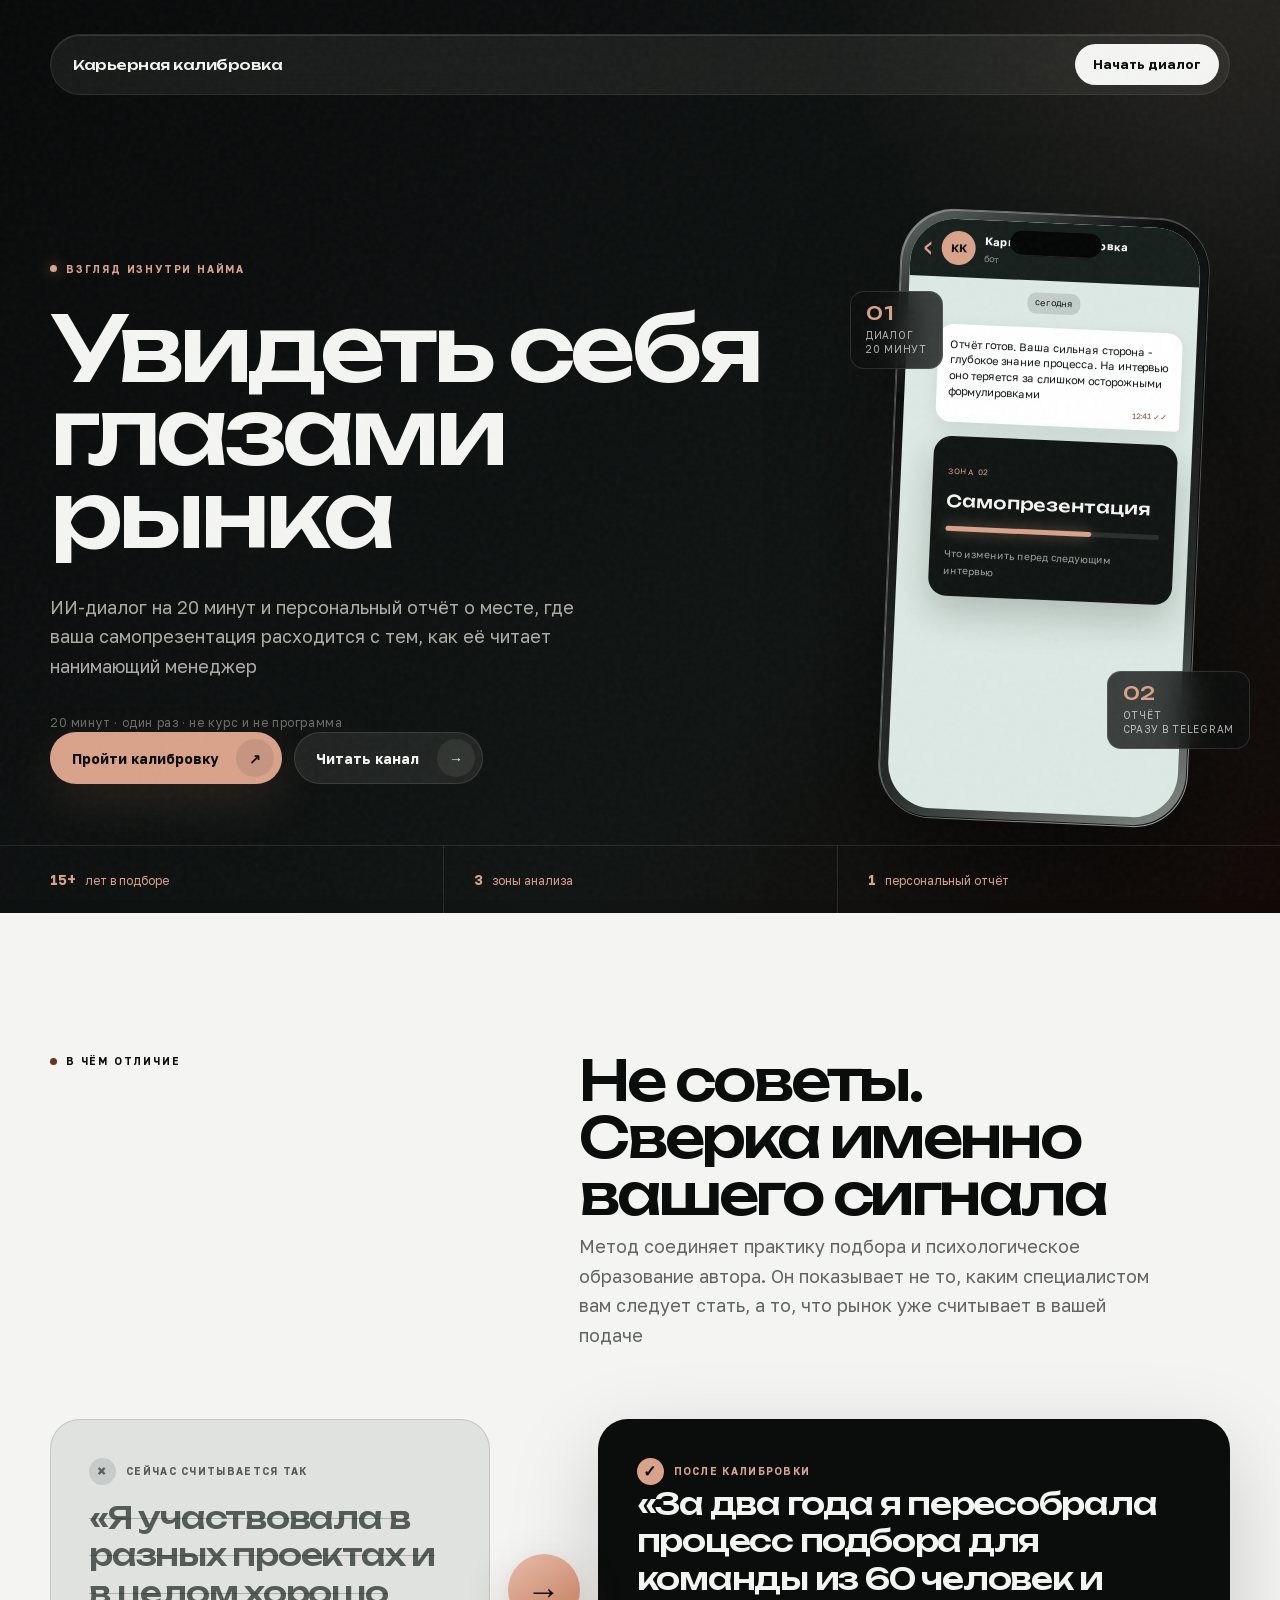
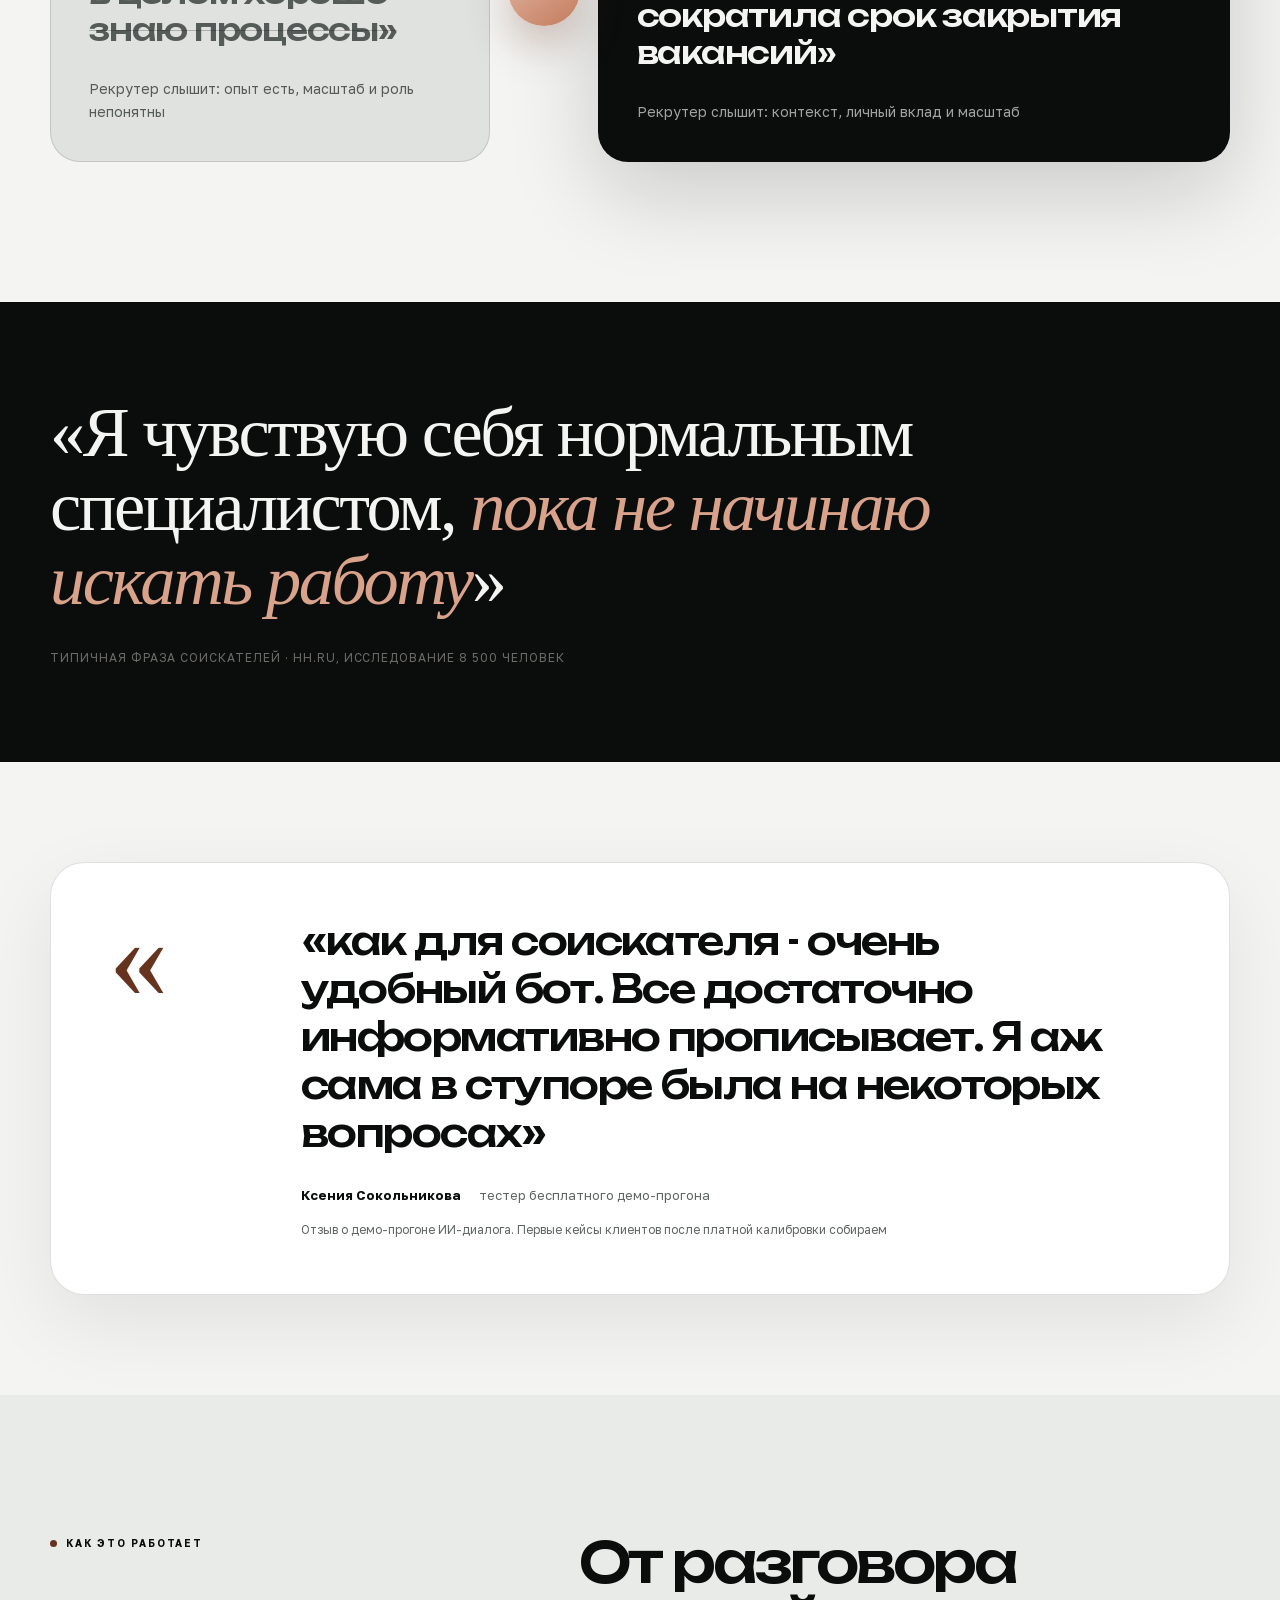
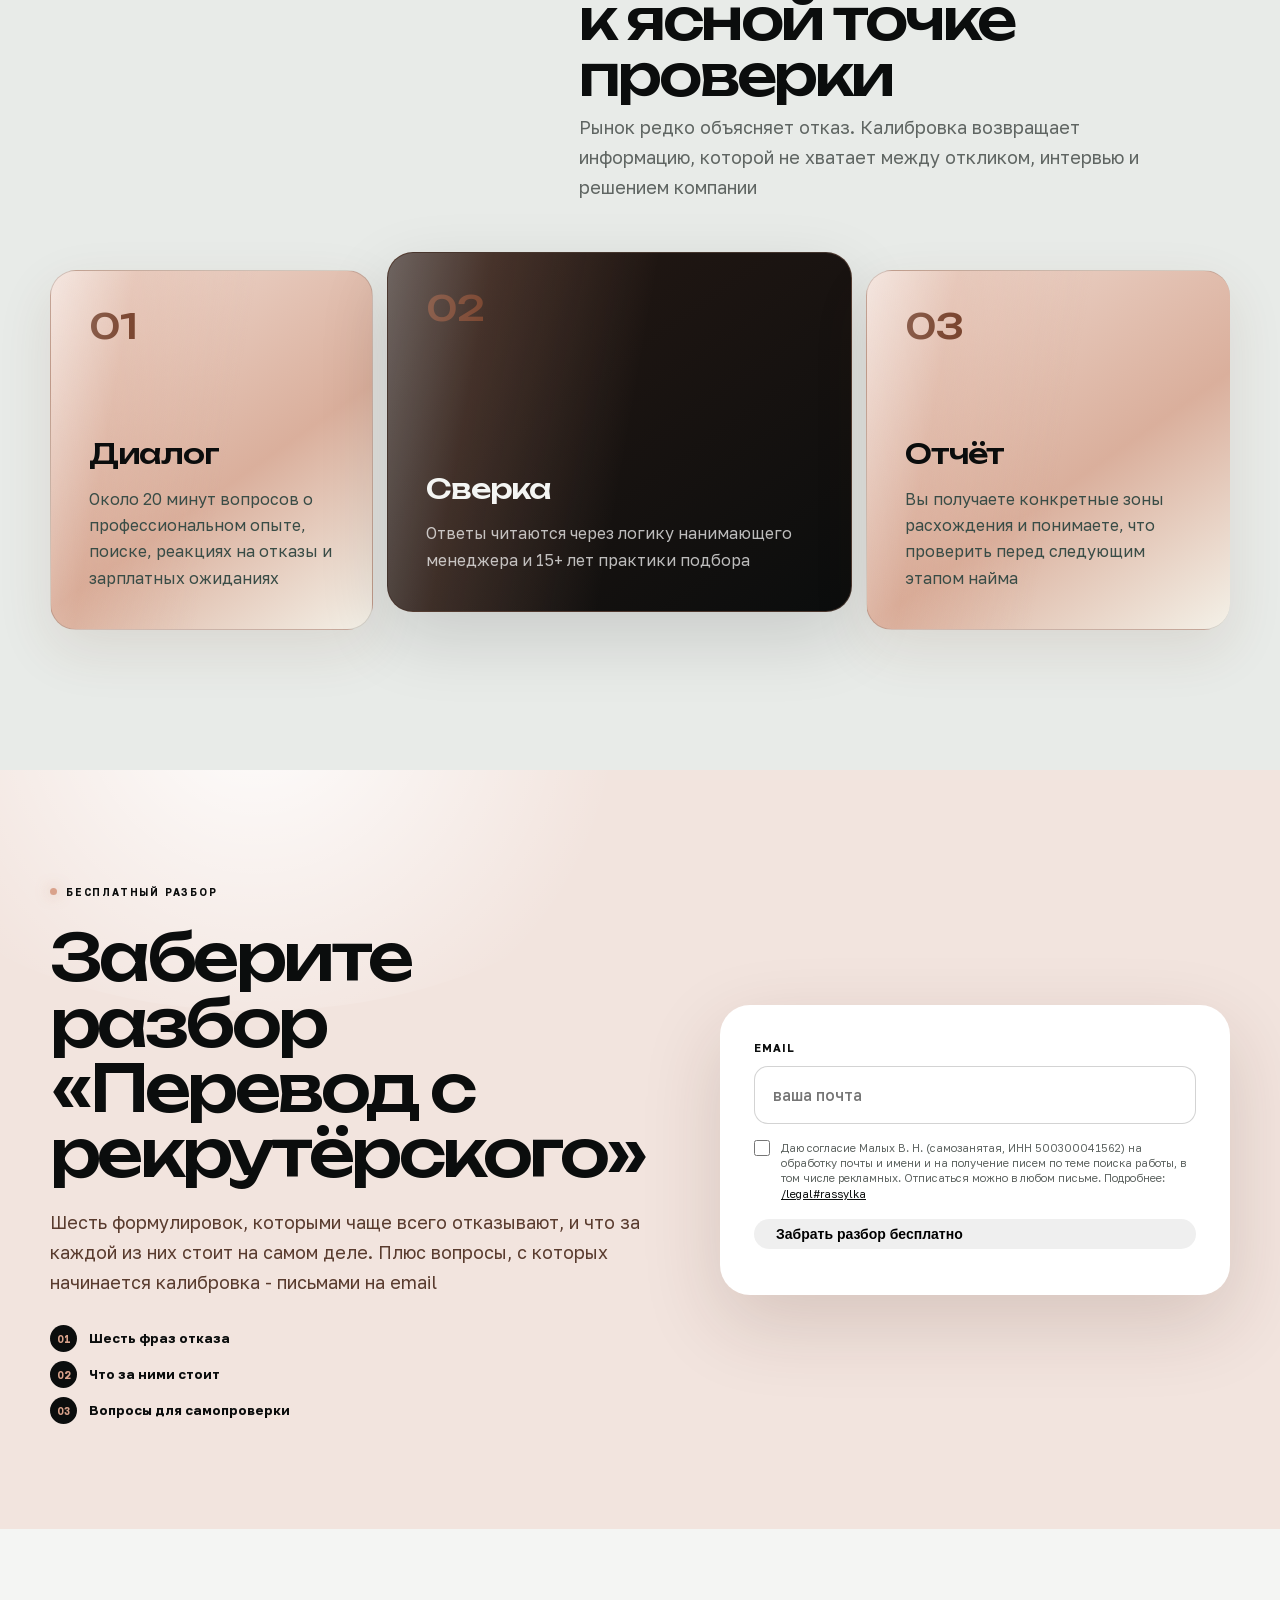
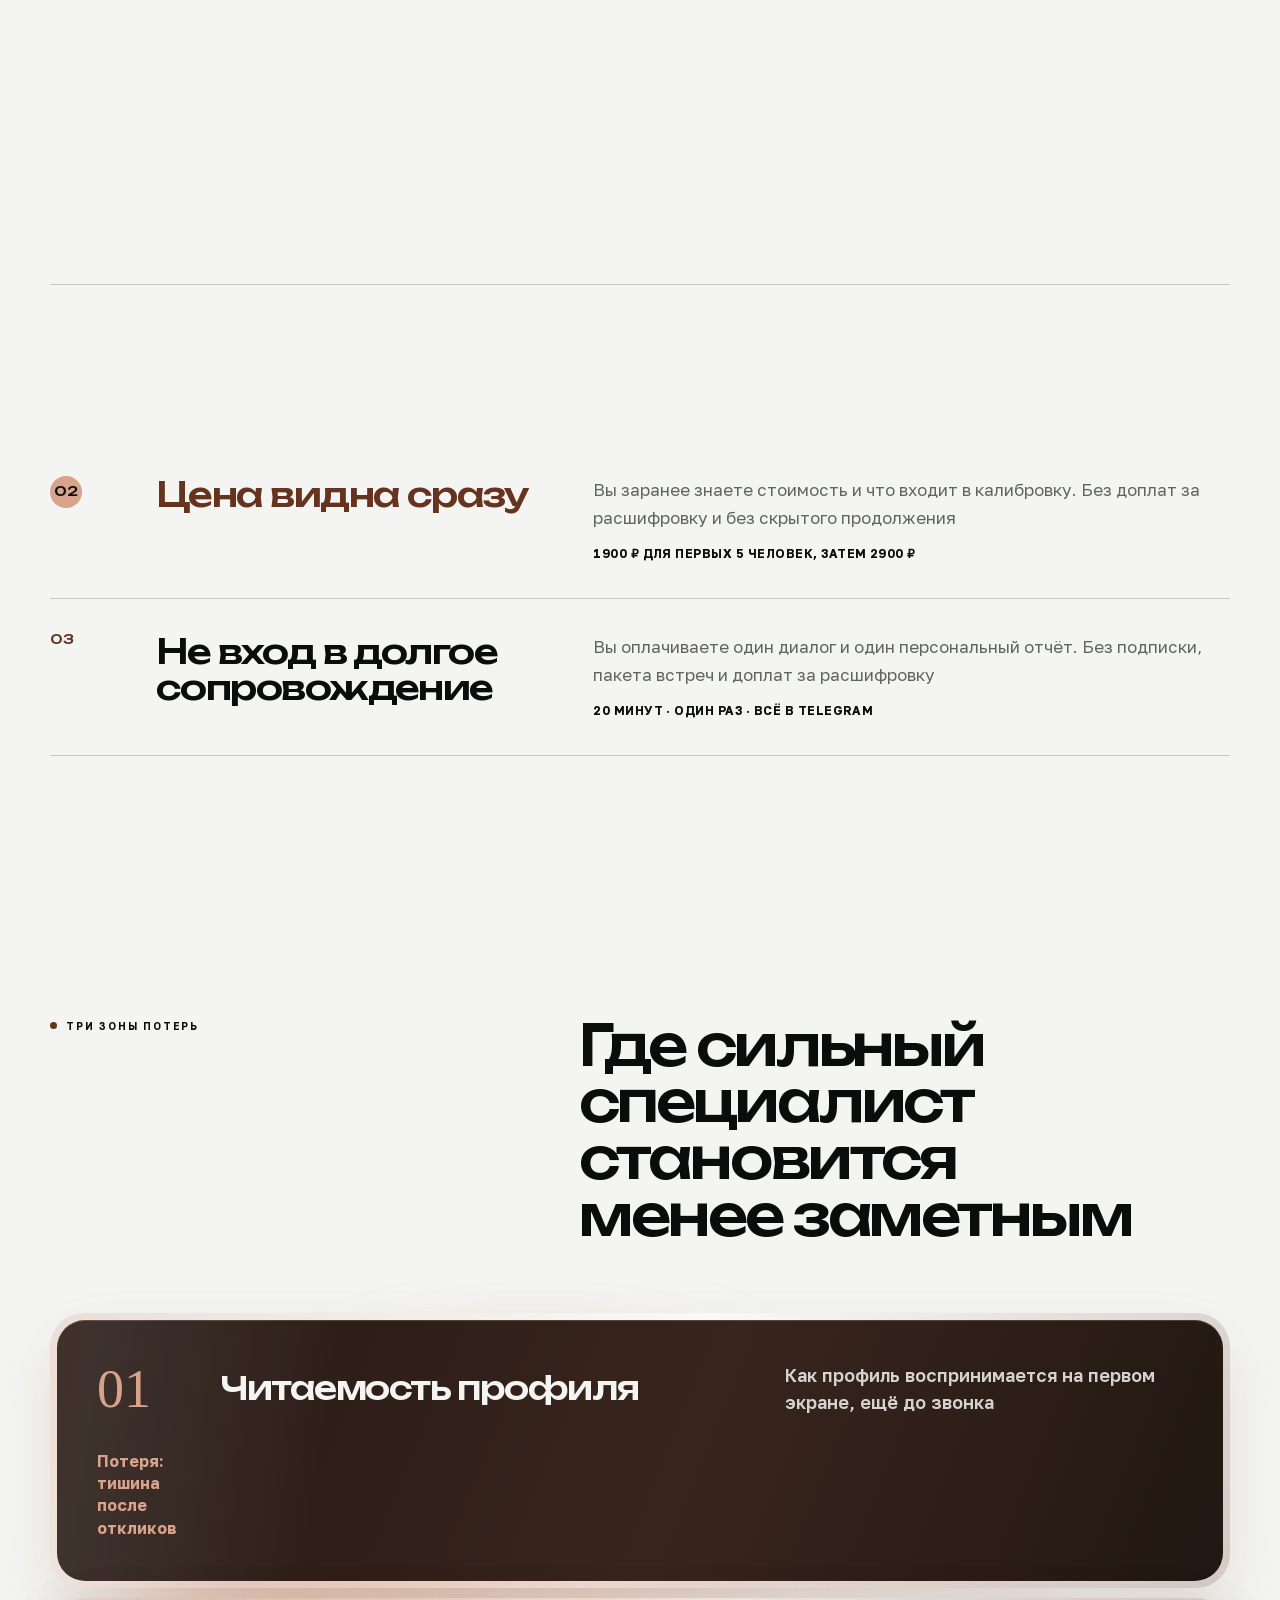
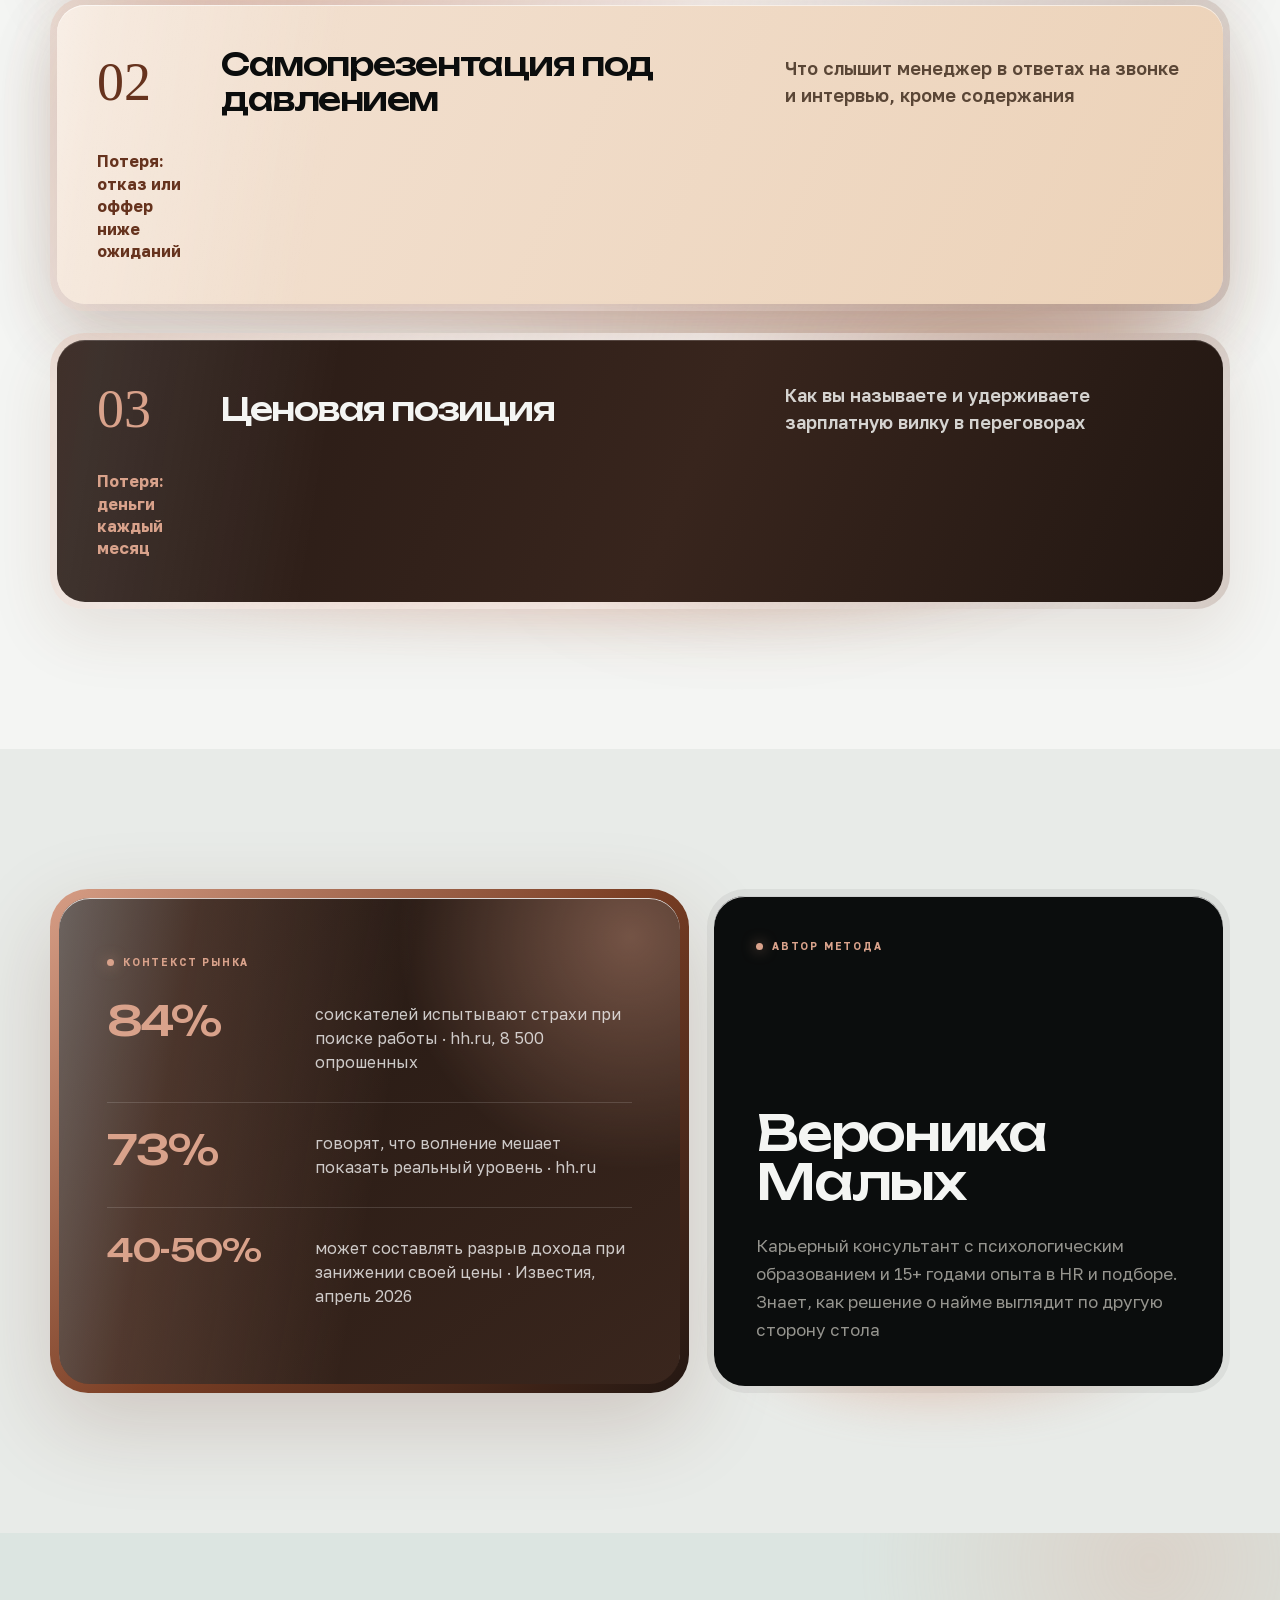
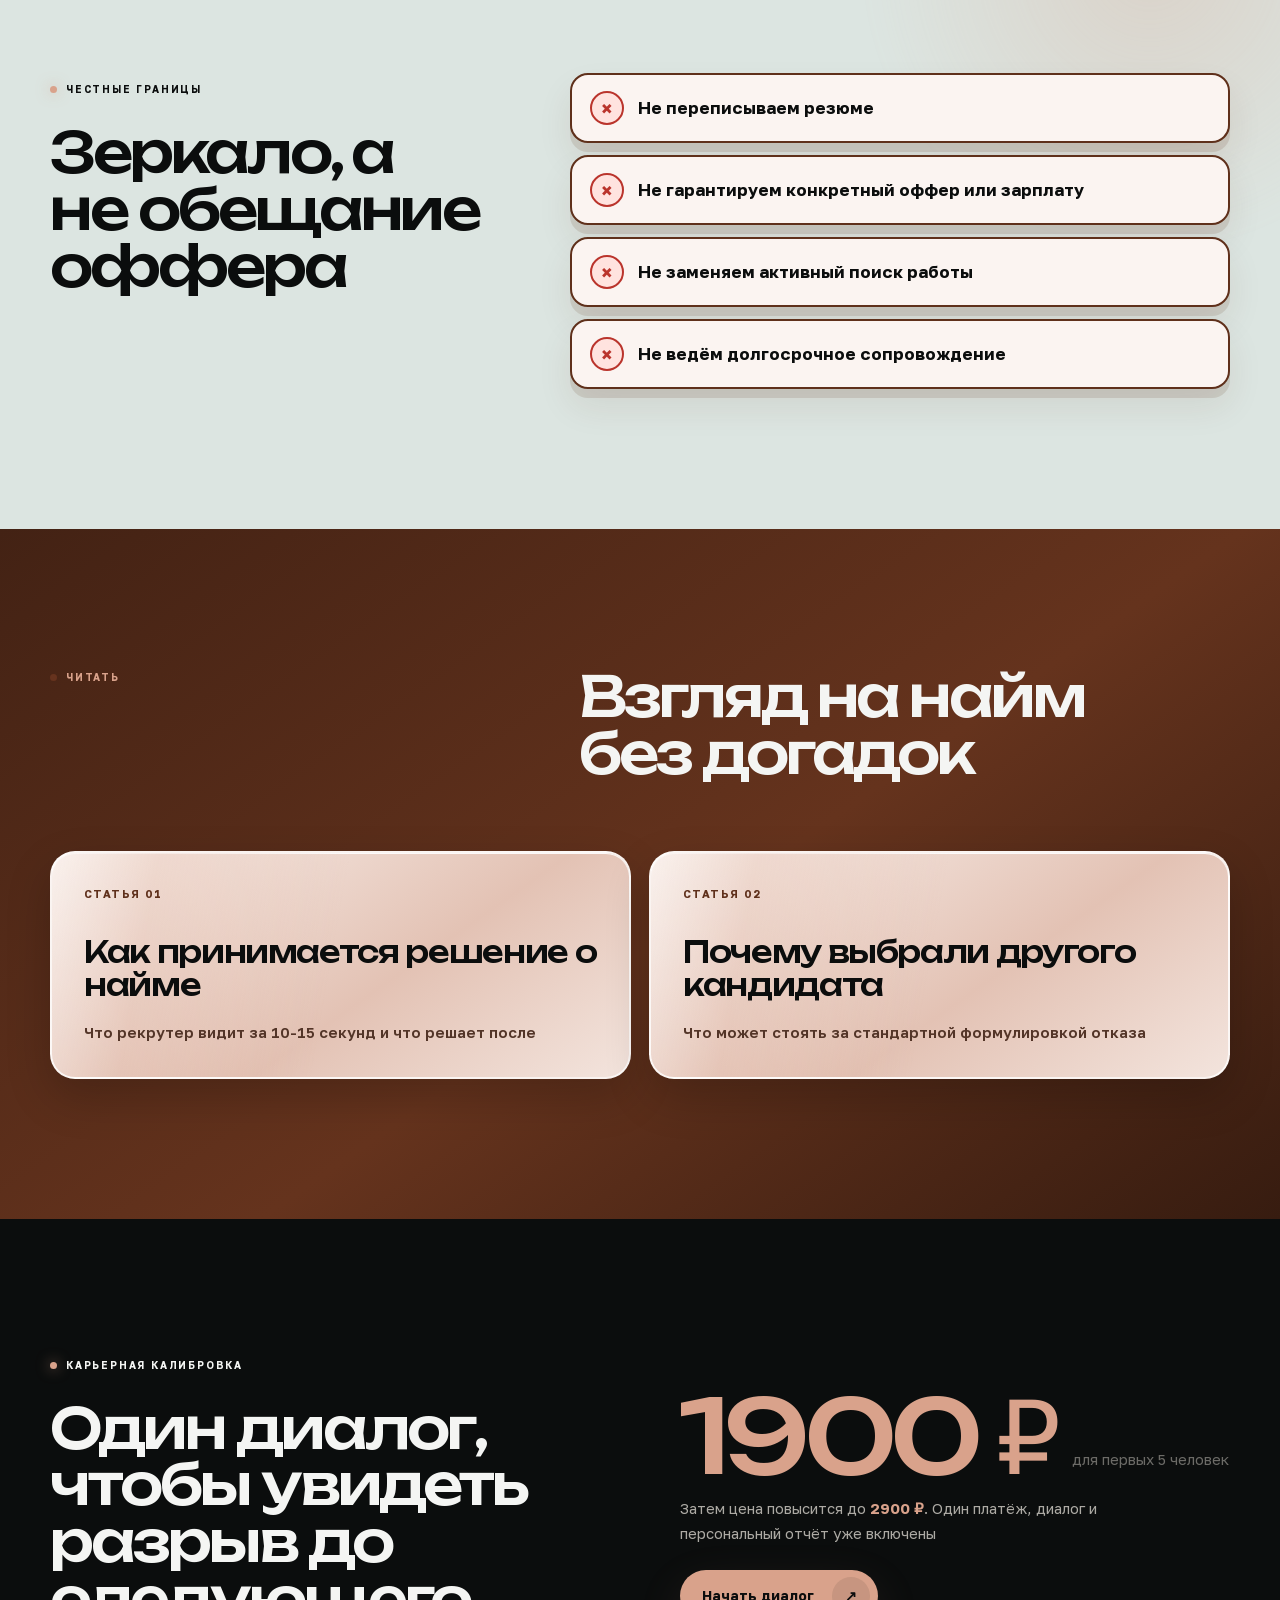
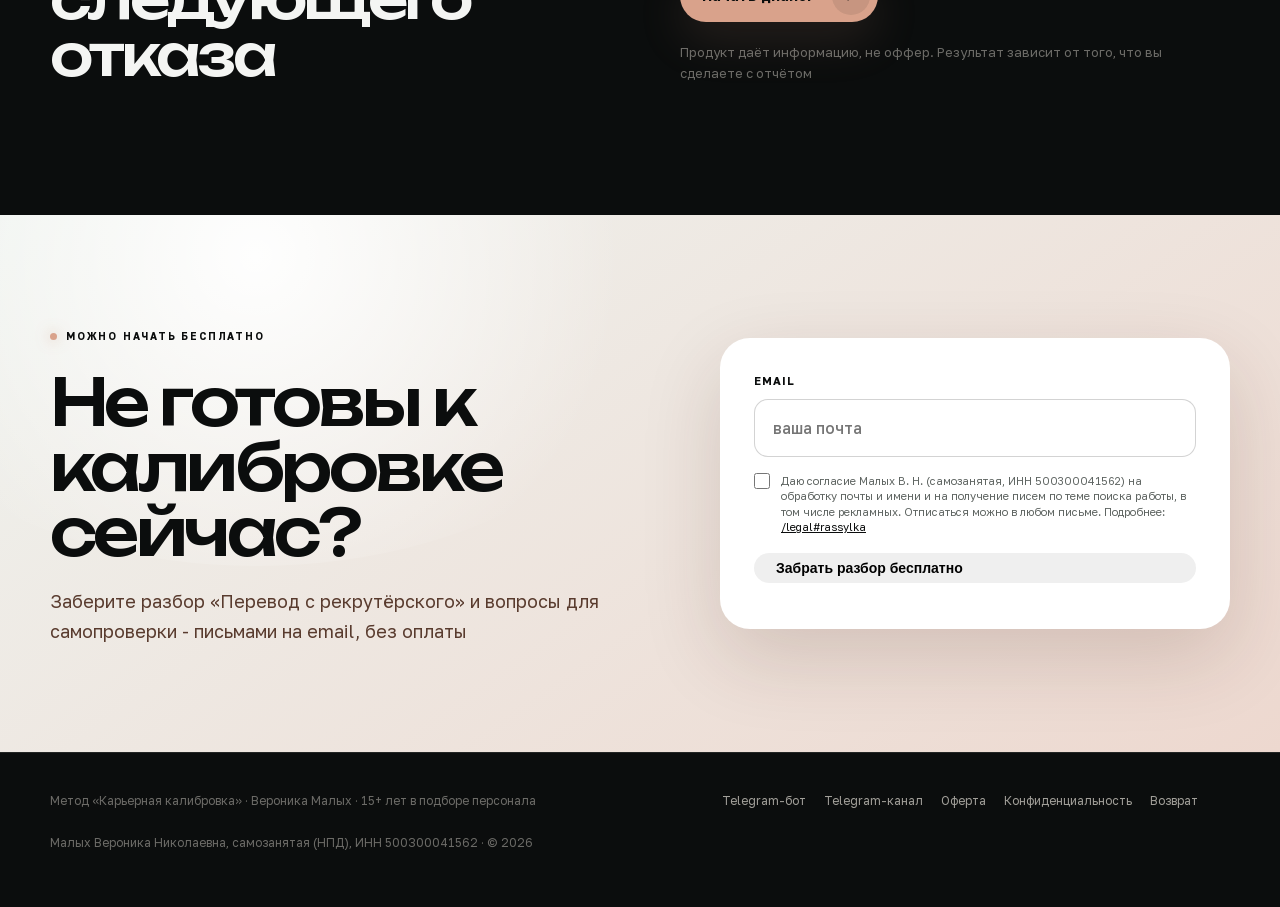
==== commit 89a57e7f: "Оферта программы, возврат по закону, оплата на сайте kurs-legal.html: условия участия, отказ и возвр" ====
--- a/index.html
+++ b/index.html
@@ -4,7 +4,7 @@
 <meta charset="utf-8">
 <meta name="viewport" content="width=device-width, initial-scale=1">
 <title>Карьерная калибровка - как вас читает нанимающий менеджер</title>
-<meta name="description" content="AI-диалог на 20 минут и персональный отчёт: где самопрезентация специалиста расходится с тем, как его читает нанимающий менеджер. Метод Вероники Малых, 15+ лет в подборе персонала.">
+<meta name="description" content="ИИ-диалог на 20 минут и персональный отчёт: где самопрезентация специалиста расходится с тем, как его читает нанимающий менеджер. Метод Вероники Малых, 15+ лет в подборе персонала.">
 <meta property="og:title" content="Карьерная калибровка - взгляд изнутри найма">
 <meta property="og:description" content="Увидьте место, где рынок читает вас иначе, чем вы видите себя.">
 <meta property="og:type" content="website">
@@ -13,7 +13,7 @@
 <link href="/fonts.css" rel="stylesheet">
 <link rel="icon" href="data:image/svg+xml,%3Csvg xmlns='http://www.w3.org/2000/svg' viewBox='0 0 100 100'%3E%3Ccircle cx='50' cy='50' r='39' fill='%23111614' stroke='%23d69d85' stroke-width='5'/%3E%3Ccircle cx='50' cy='50' r='8' fill='%23d69d85'/%3E%3C/svg%3E">
 <script type="application/ld+json">
-{"@context":"https://schema.org","@type":"Service","name":"Карьерная калибровка","url":"https://kariernay-kalibrovka.ru/","description":"AI-диалог на 20 минут и персональный отчёт о том, как самопрезентацию специалиста читает нанимающий менеджер","provider":{"@type":"Person","name":"Вероника Малых","jobTitle":"Карьерный консультант"},"offers":{"@type":"Offer","priceCurrency":"RUB","price":"1900"}}
+{"@context":"https://schema.org","@type":"Service","name":"Карьерная калибровка","url":"https://kariernay-kalibrovka.ru/","description":"ИИ-диалог на 20 минут и персональный отчёт о том, как самопрезентацию специалиста читает нанимающий менеджер","provider":{"@type":"Person","name":"Вероника Малых","jobTitle":"Карьерный консультант"},"offers":{"@type":"Offer","priceCurrency":"RUB","price":"1900"}}
 </script>
 <style>
 :root{--ink:#0b0d0d;--ink-2:#151918;--paper:#f4f5f3;--paper-2:#e7eae7;--terracotta:#d9a28b;--terracotta-d:#66331e;--muted:#5f6562;--hair:rgba(11,13,13,.13);--white:rgba(255,255,255,.76);--ease:cubic-bezier(.32,.72,0,1)}
@@ -163,13 +163,12 @@
     <div class="hero-copy reveal">
       <span class="eyebrow">Взгляд изнутри найма</span>
       <h1 class="display">Увидеть себя глазами рынка</h1>
-      <p class="hero-lead">AI-диалог на 20 минут и персональный отчёт о месте, где ваша самопрезентация расходится с тем, как её читает нанимающий менеджер</p>
+      <p class="hero-lead">ИИ-диалог на 20 минут и персональный отчёт о месте, где ваша самопрезентация расходится с тем, как её читает нанимающий менеджер</p>
       <p class="hero-note">20 минут · один раз · не курс и не программа</p>
       <div class="actions">
         <a class="button button-primary" href="https://t.me/Kalibrov_ka_bot?start=site_hero">Пройти калибровку <i>↗</i></a>
         <a class="button button-secondary" href="https://t.me/+e8Ew6oEjnp4yOWMy">Читать канал <i>→</i></a>
       </div>
-      <a class="hero-guarantee" href="legal.html#garantiya"><span><strong>Не получите ни одного нового понимания</strong> - верну деньги без вопросов</span></a>
     </div>
     <div class="device-stage reveal" aria-label="Пример отчёта в Telegram">
       <div class="device-note device-note-top"><span>01</span>диалог<br>20 минут</div>
@@ -209,7 +208,7 @@
         <div>
           <blockquote id="testimonial-title">«как для соискателя - очень удобный бот. Все достаточно информативно прописывает. Я аж сама в ступоре была на некоторых вопросах»</blockquote>
           <p class="testimonial-author"><strong>Ксения Сокольникова</strong><span>тестер бесплатного демо-прогона</span></p>
-          <p class="testimonial-note">Отзыв о демо-прогоне AI-диалога. Первые кейсы клиентов после платной калибровки собираем</p>
+          <p class="testimonial-note">Отзыв о демо-прогоне ИИ-диалога. Первые кейсы клиентов после платной калибровки собираем</p>
         </div>
       </article>
     </div>
@@ -255,10 +254,6 @@
     </div>
   </section>
 
-  <section class="mid-guarantee" aria-label="Гарантия возврата">
-    <div class="wrap"><a class="mid-guarantee-card reveal" href="legal.html#garantiya"><span class="mid-guarantee-mark">✓</span><span><strong>Если результат не устроит - верну деньги без вопросов</strong><span class="mid-guarantee-copy">Гарантия действует, если после отчёта вы не получите ни одного нового понимания своего профиля</span></span><span class="mid-guarantee-link">Условия →</span></a></div>
-  </section>
-
   <section class="section">
     <div class="wrap">
       <div class="section-head reveal"><span class="eyebrow">Три зоны потерь</span><h2 class="display">Где сильный специалист становится менее заметным</h2></div>
@@ -320,7 +315,7 @@
   </section>
 </main>
 
-<footer><div class="wrap"><a class="footer-guarantee" href="legal.html#garantiya"><span class="footer-guarantee-mark">✓</span><span><strong>Возврат без вопросов</strong><span class="footer-guarantee-copy">Передумали до диалога или не получили ни одного нового понимания после отчёта - верну деньги</span></span><span class="footer-guarantee-link">Условия →</span></a><div class="footer-grid"><p>Метод «Карьерная калибровка» · Вероника Малых · 15+ лет в подборе персонала</p><div class="footer-links"><a href="https://t.me/Kalibrov_ka_bot?start=site_footer">Telegram-бот</a><a href="https://t.me/+e8Ew6oEjnp4yOWMy">Telegram-канал</a><a href="legal.html#offerta">Оферта</a><a href="legal.html#privacy">Конфиденциальность</a><a href="legal.html#garantiya">Гарантия</a></div></div><p class="legal">Малых Вероника Николаевна, самозанятая (НПД), ИНН 500300041562 · © 2026</p></div></footer>
+<footer><div class="wrap"><div class="footer-grid"><p>Метод «Карьерная калибровка» · Вероника Малых · 15+ лет в подборе персонала</p><div class="footer-links"><a href="https://t.me/Kalibrov_ka_bot?start=site_footer">Telegram-бот</a><a href="https://t.me/+e8Ew6oEjnp4yOWMy">Telegram-канал</a><a href="legal.html#offerta">Оферта</a><a href="legal.html#privacy">Конфиденциальность</a><a href="legal.html#vozvrat">Возврат</a></div></div><p class="legal">Малых Вероника Николаевна, самозанятая (НПД), ИНН 500300041562 · © 2026</p></div></footer>
 
 <script>
 (function(){
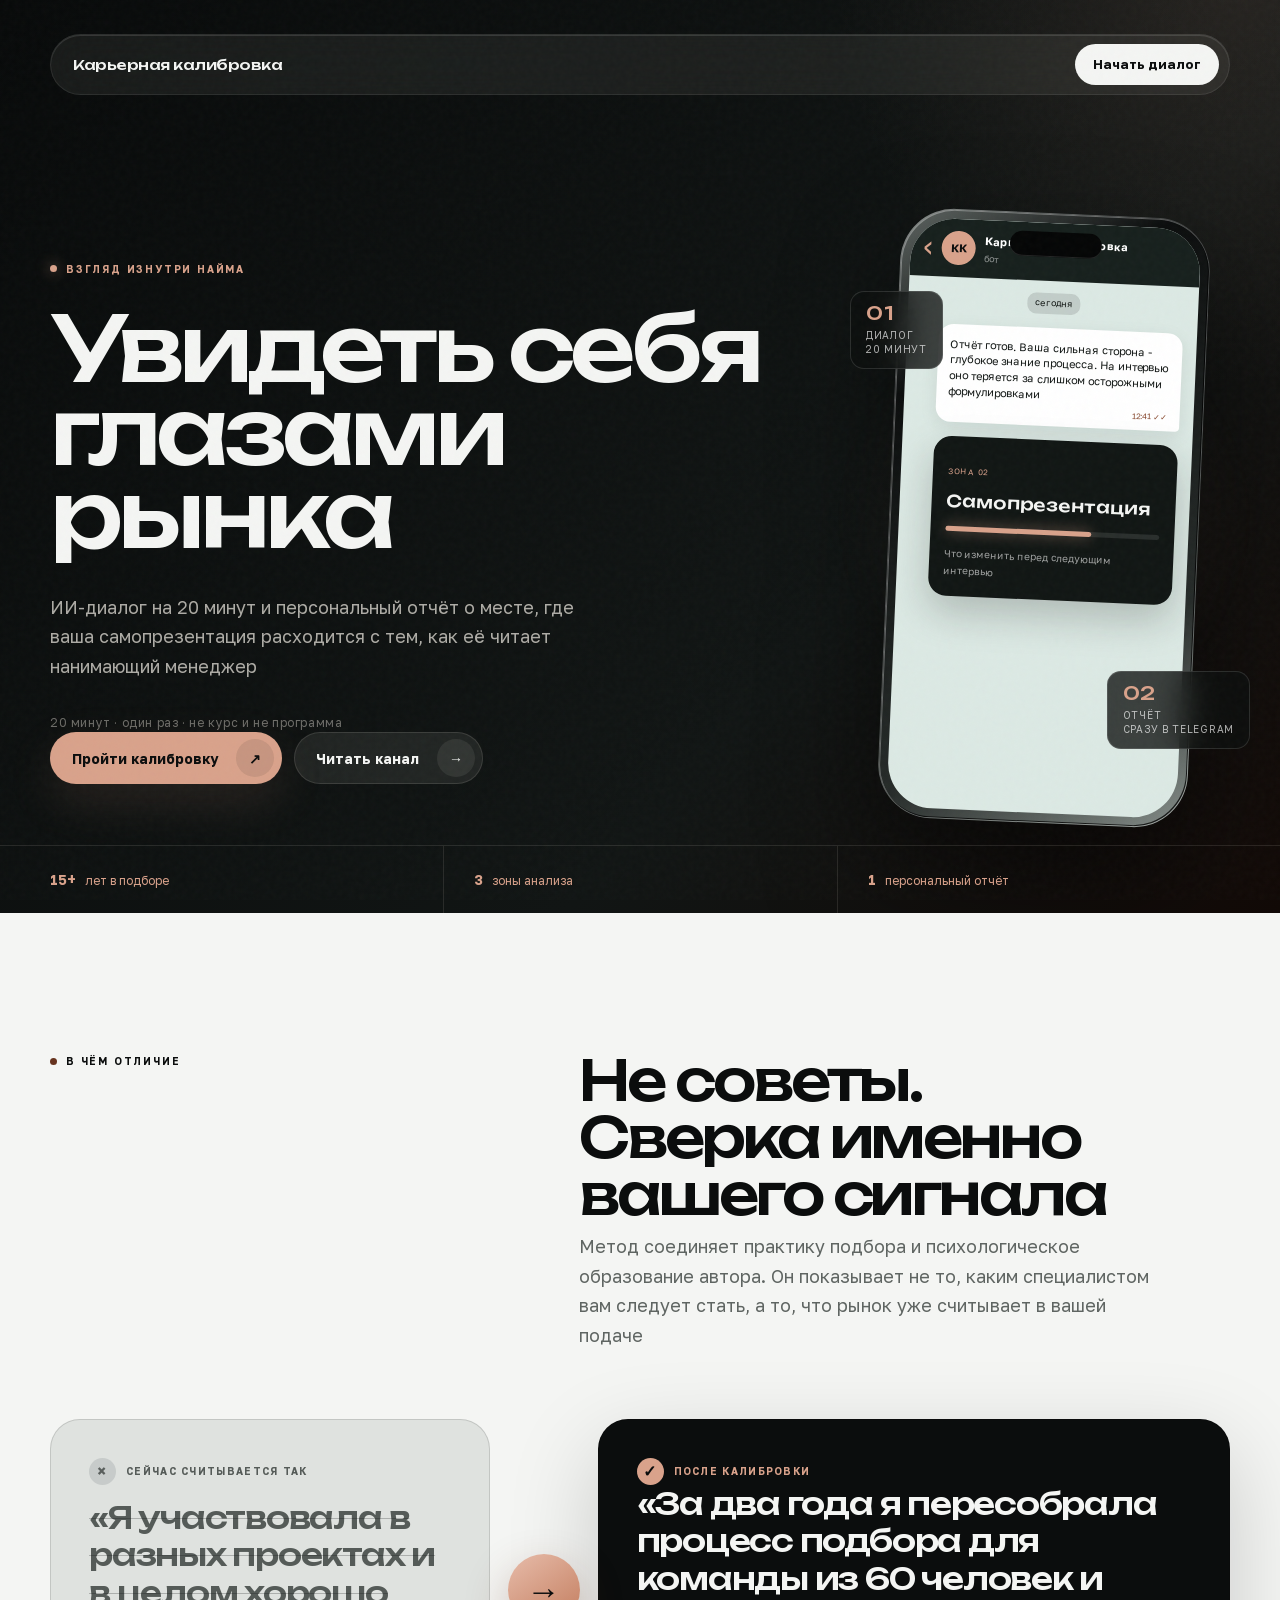
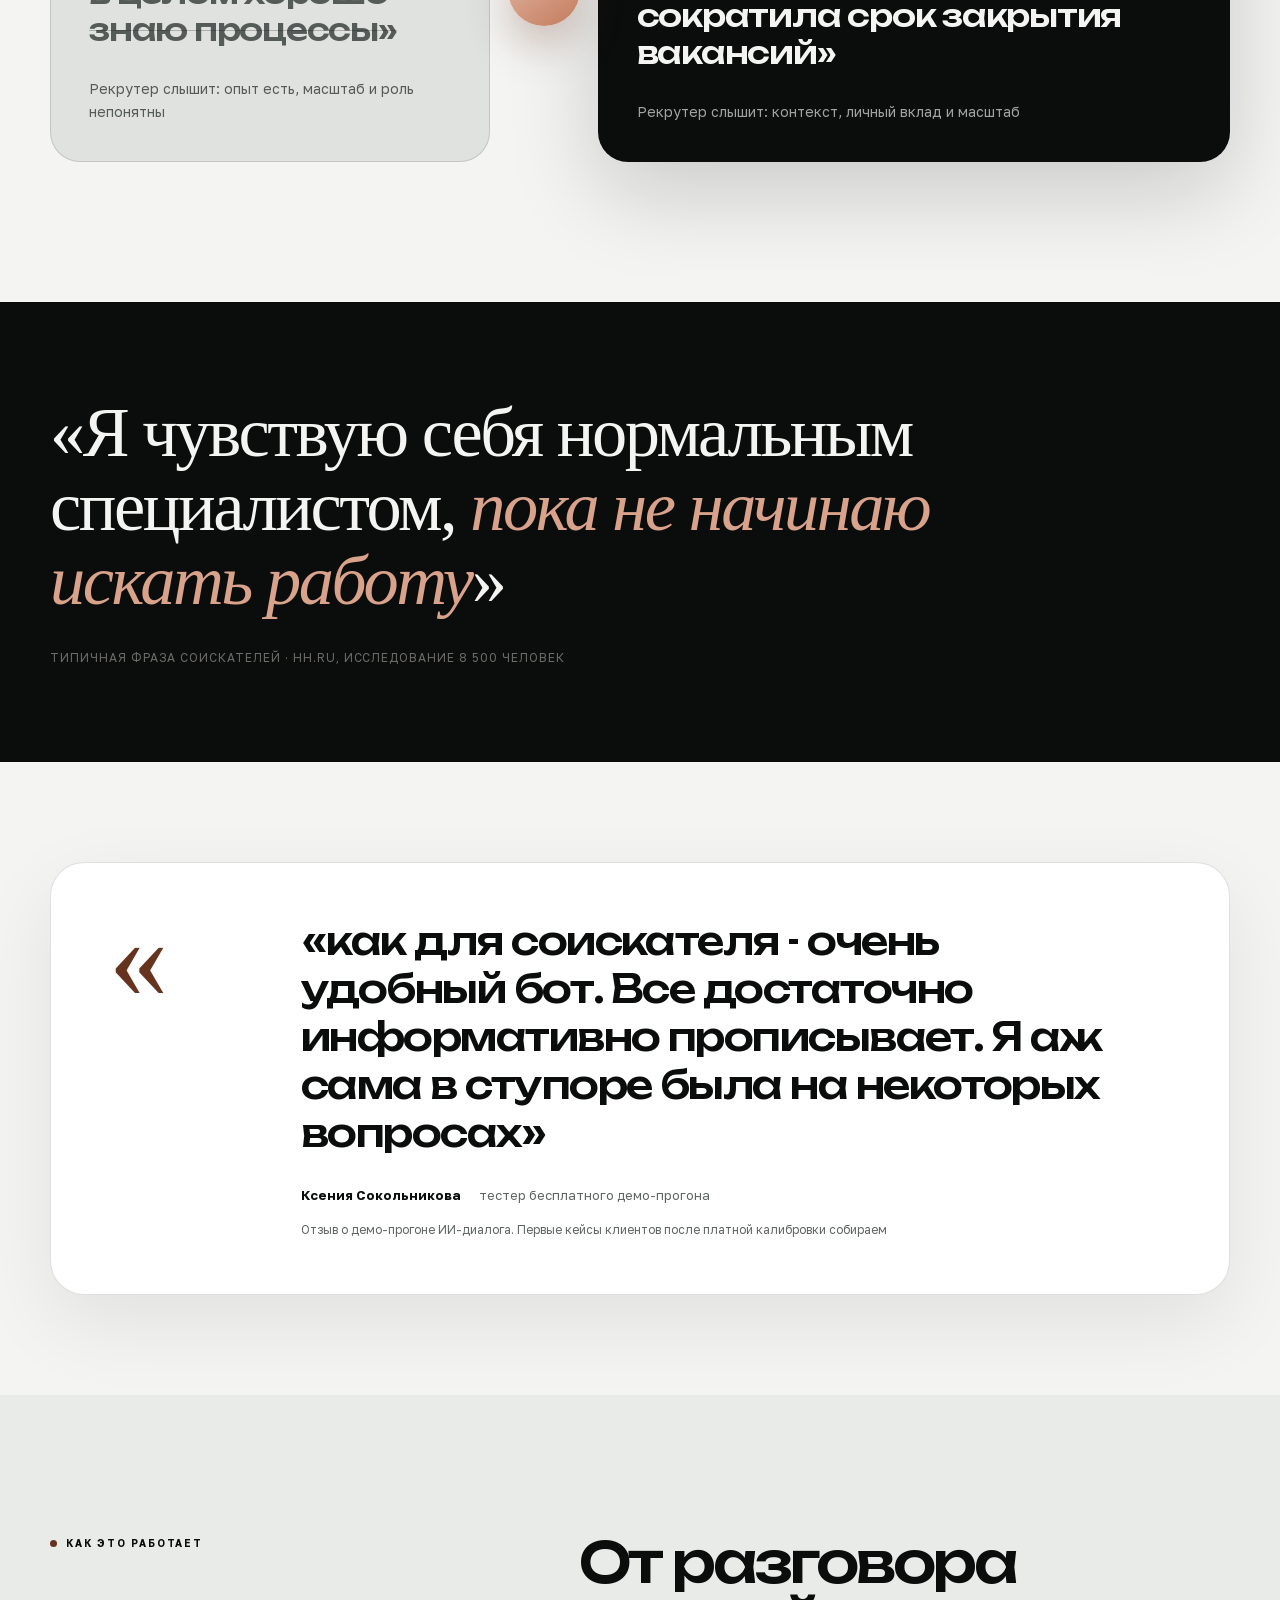
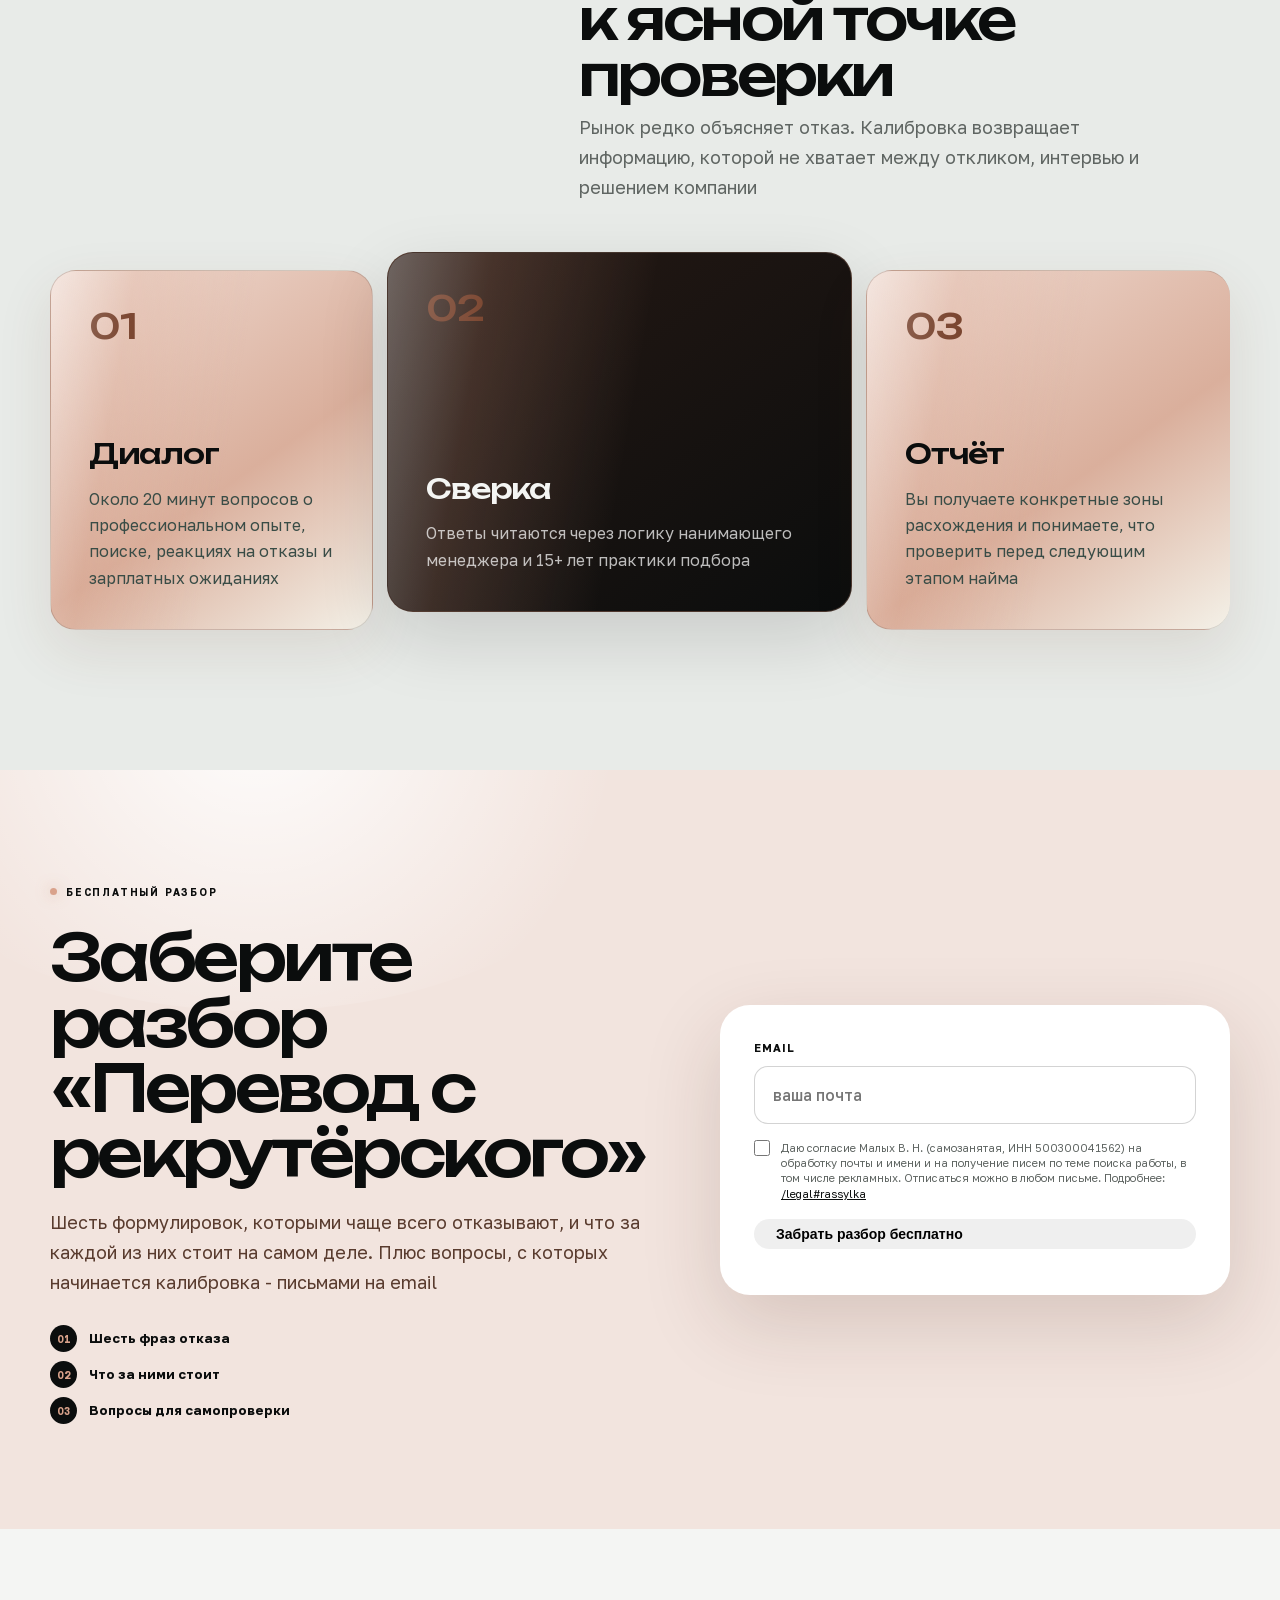
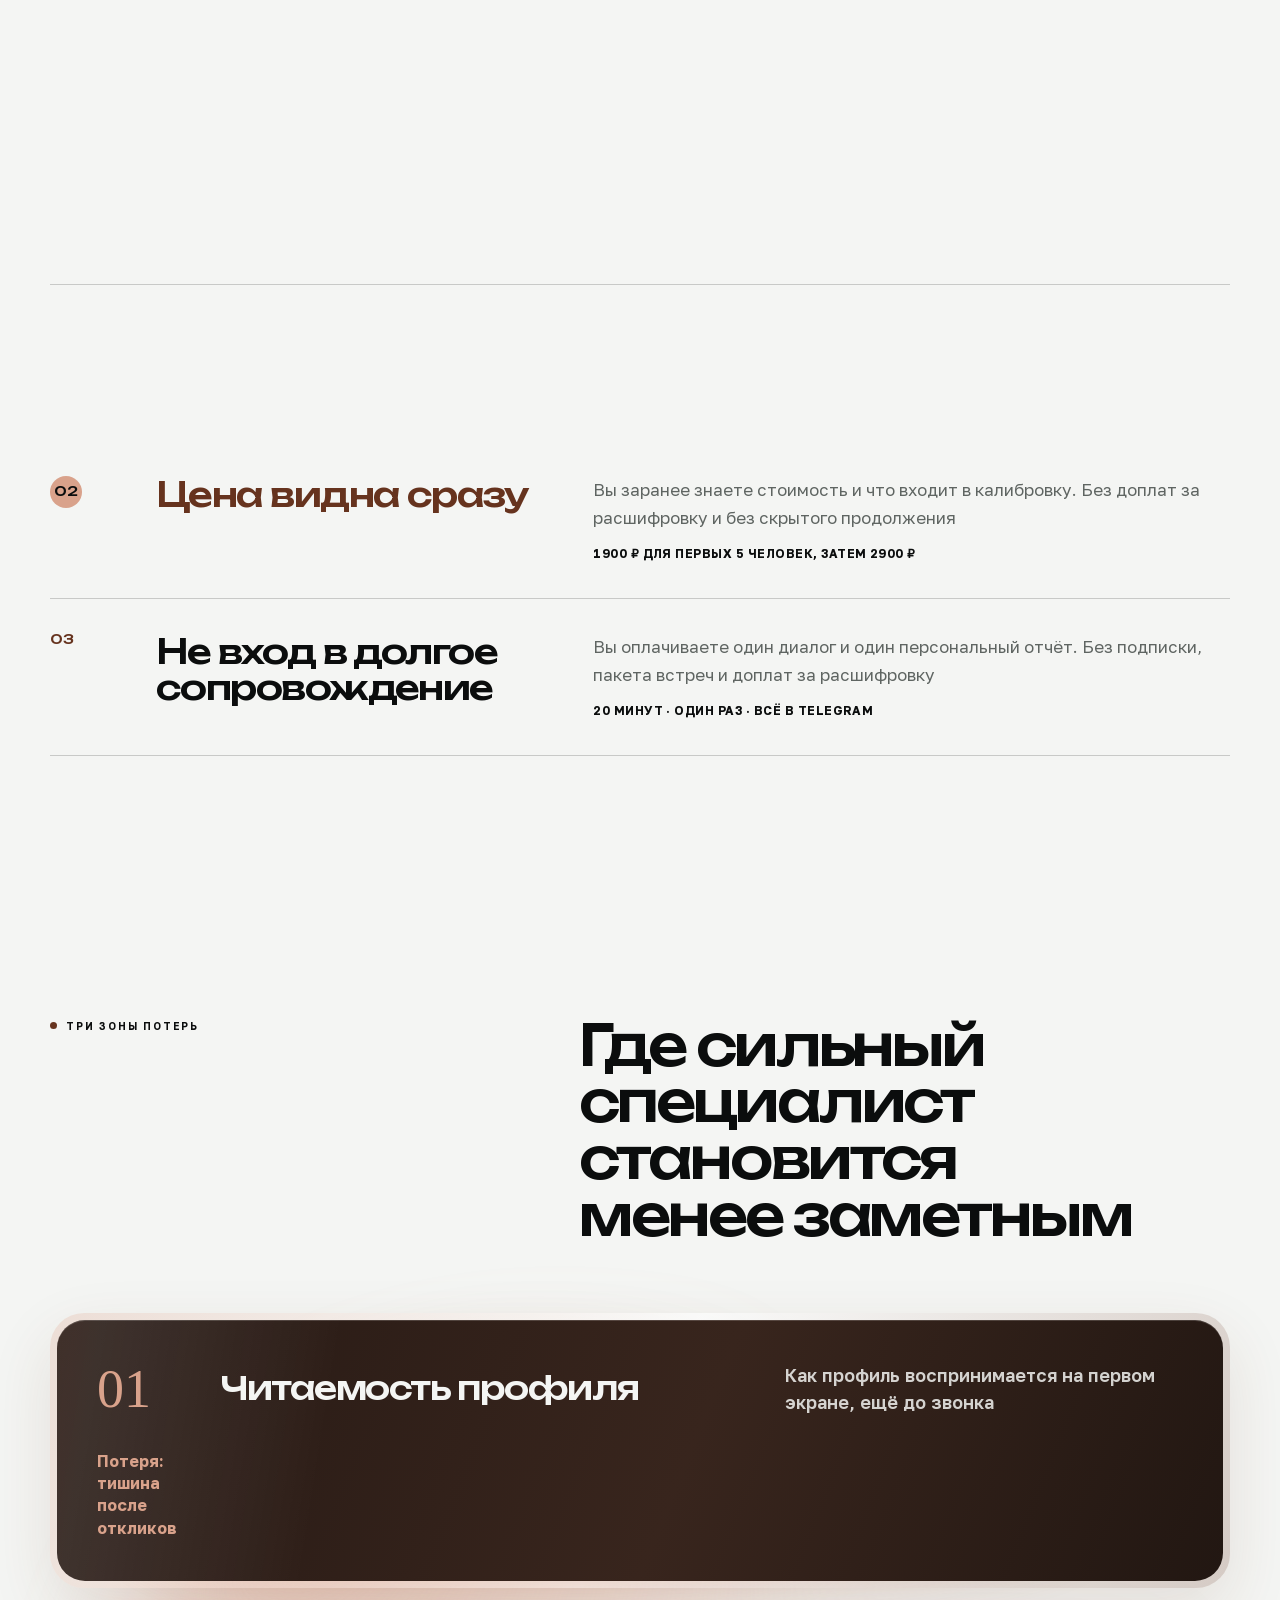
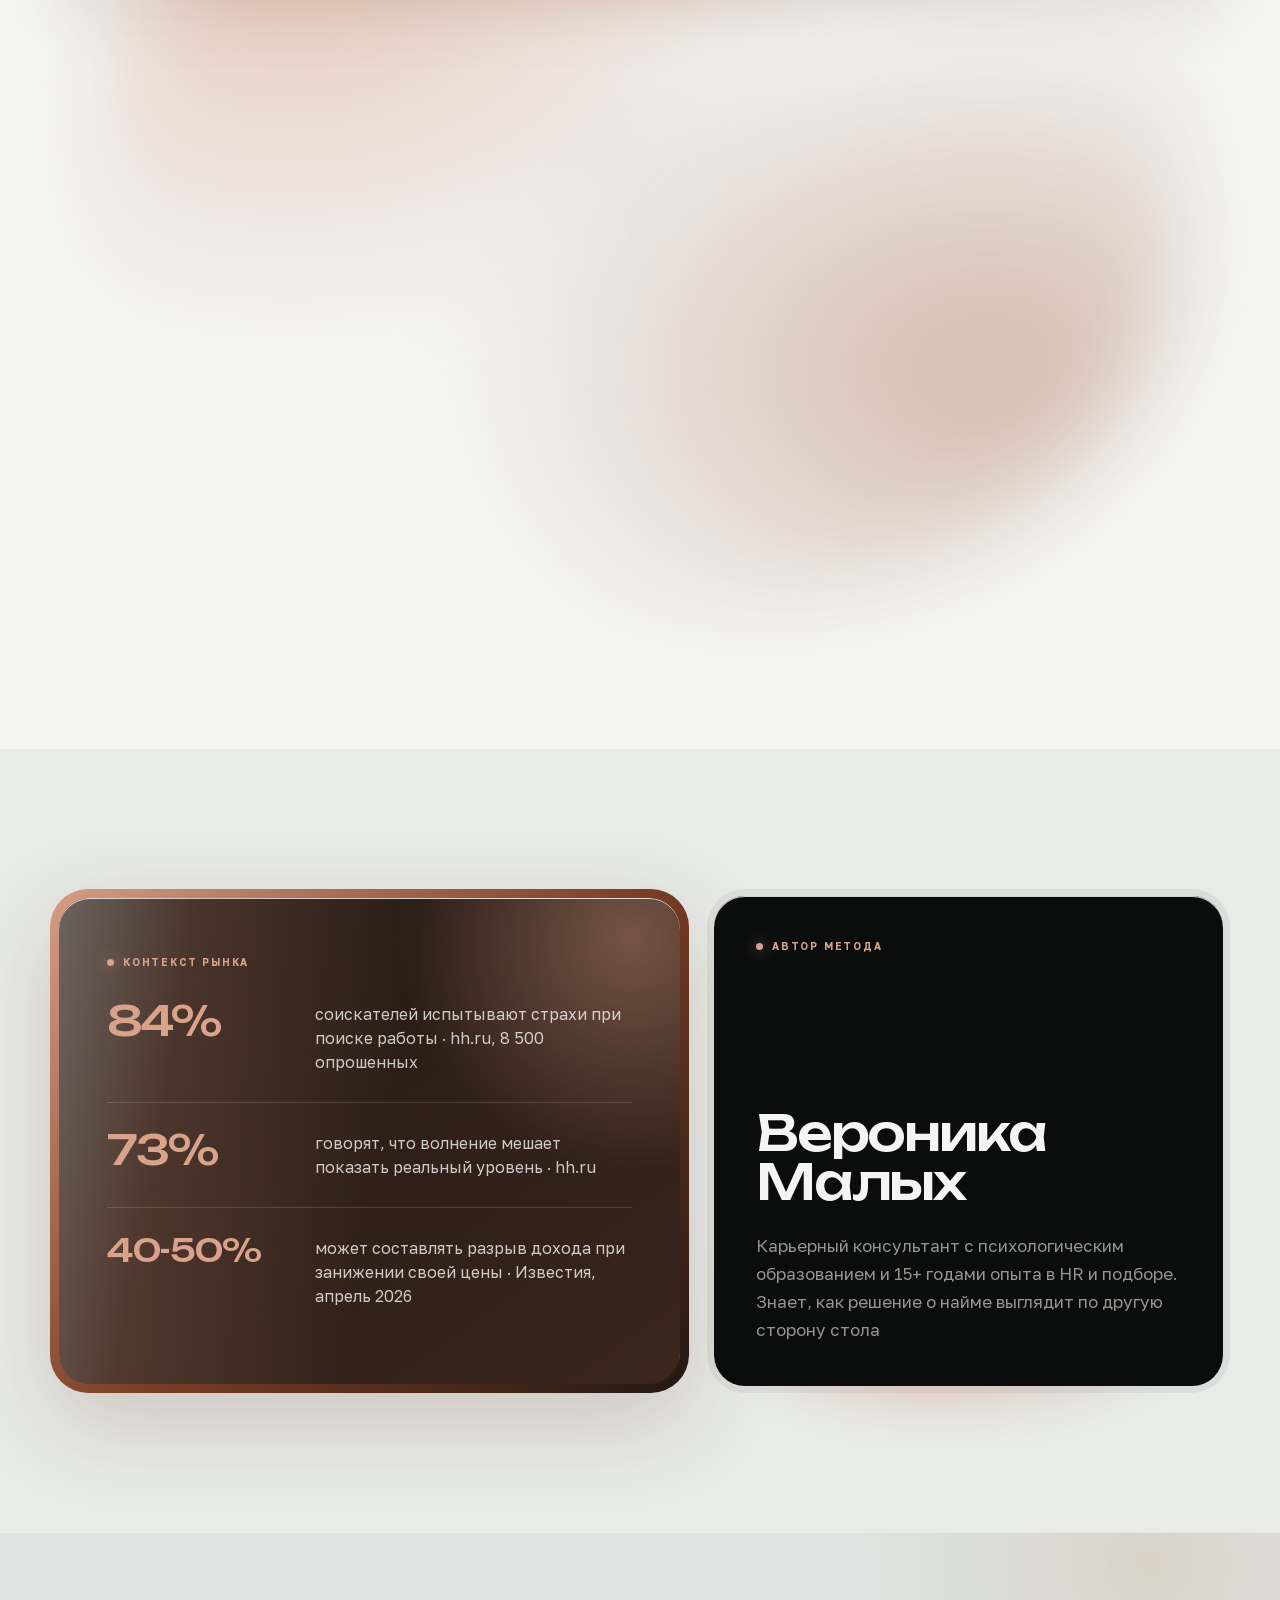
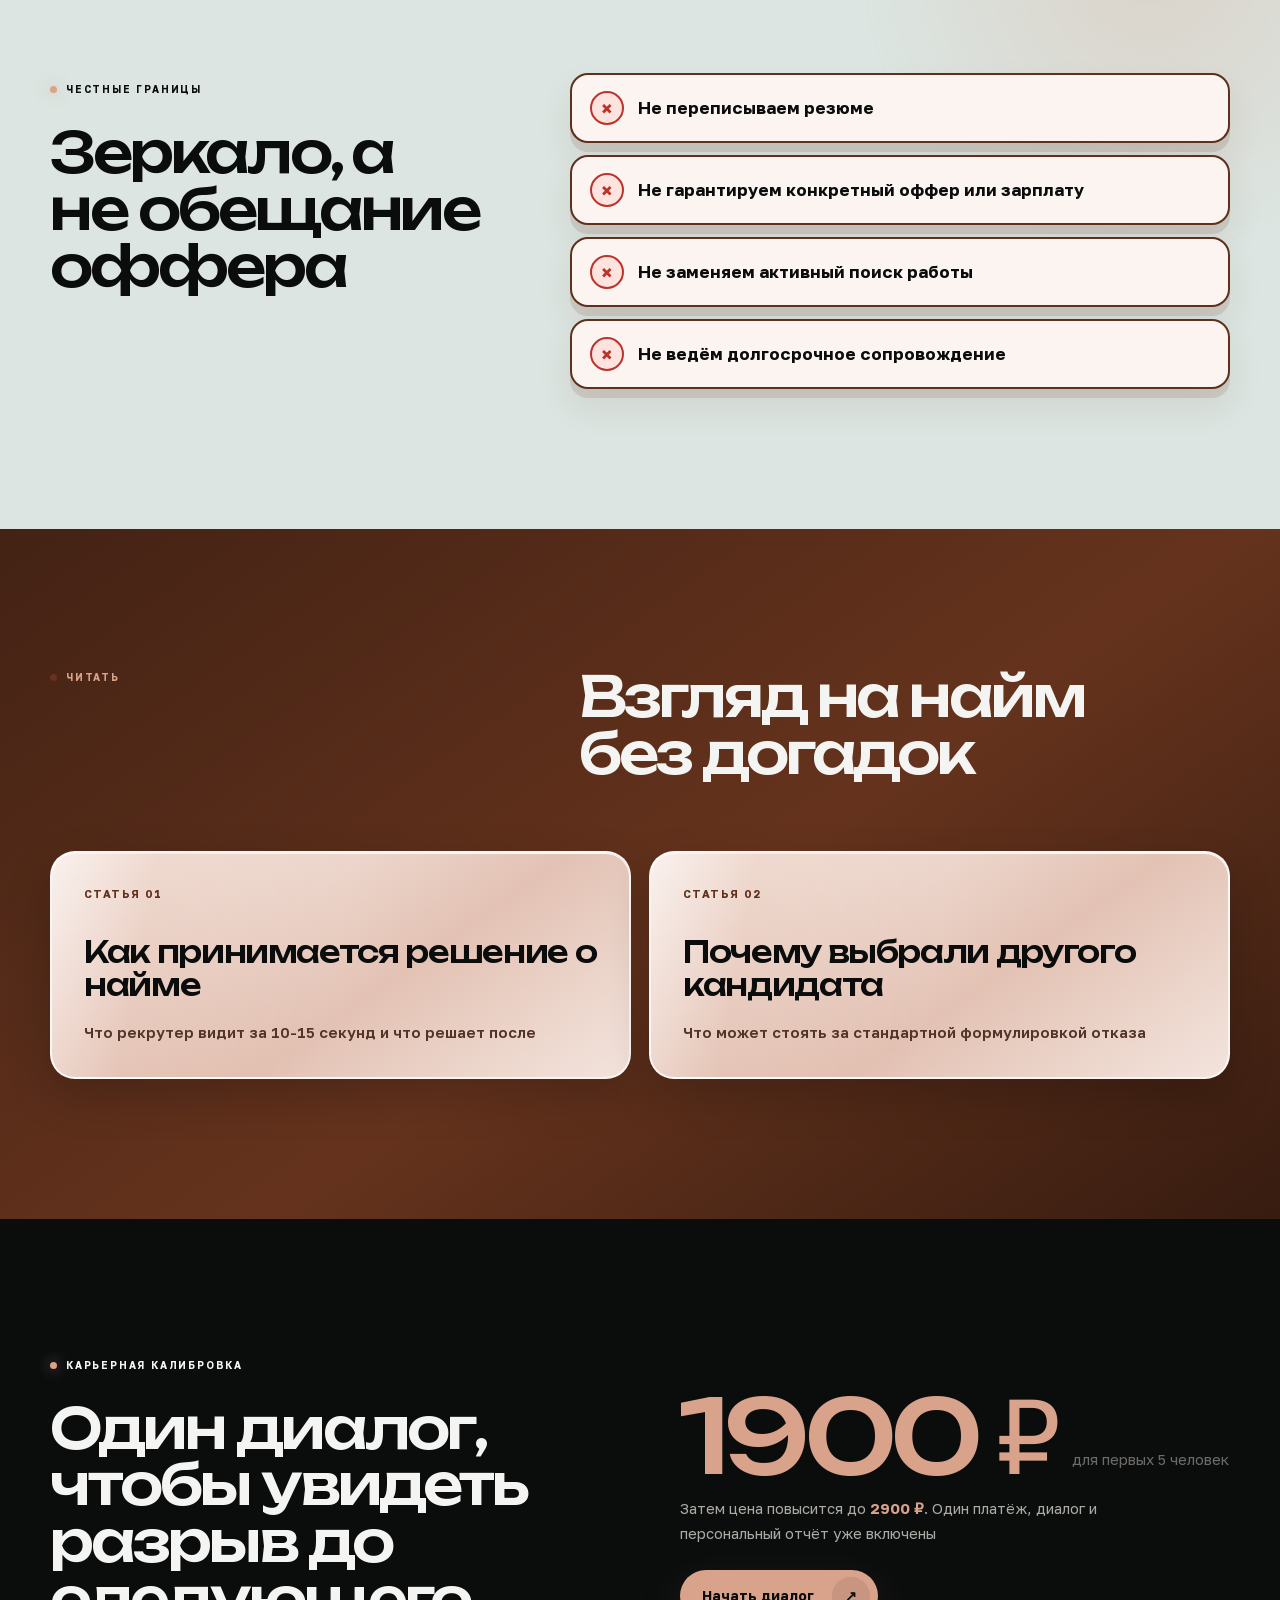
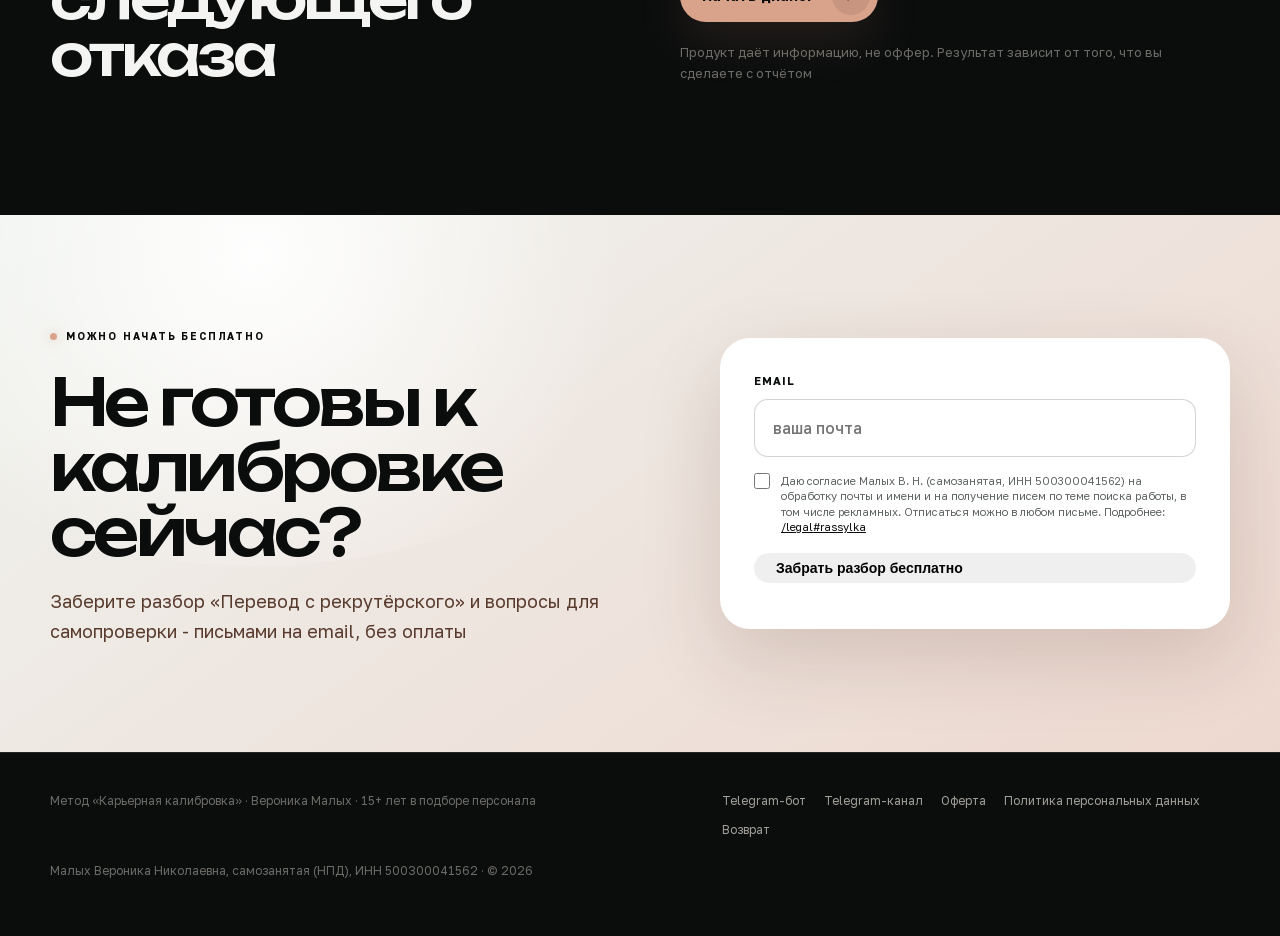
==== commit 4b122759: "Политика персональных данных: отдельная страница /policy, ссылка в подвале всех страниц Co-Authored-" ====
--- a/index.html
+++ b/index.html
@@ -315,7 +315,7 @@
   </section>
 </main>
 
-<footer><div class="wrap"><div class="footer-grid"><p>Метод «Карьерная калибровка» · Вероника Малых · 15+ лет в подборе персонала</p><div class="footer-links"><a href="https://t.me/Kalibrov_ka_bot?start=site_footer">Telegram-бот</a><a href="https://t.me/+e8Ew6oEjnp4yOWMy">Telegram-канал</a><a href="legal.html#offerta">Оферта</a><a href="legal.html#privacy">Конфиденциальность</a><a href="legal.html#vozvrat">Возврат</a></div></div><p class="legal">Малых Вероника Николаевна, самозанятая (НПД), ИНН 500300041562 · © 2026</p></div></footer>
+<footer><div class="wrap"><div class="footer-grid"><p>Метод «Карьерная калибровка» · Вероника Малых · 15+ лет в подборе персонала</p><div class="footer-links"><a href="https://t.me/Kalibrov_ka_bot?start=site_footer">Telegram-бот</a><a href="https://t.me/+e8Ew6oEjnp4yOWMy">Telegram-канал</a><a href="legal.html#offerta">Оферта</a><a href="/policy">Политика персональных данных</a><a href="legal.html#vozvrat">Возврат</a></div></div><p class="legal">Малых Вероника Николаевна, самозанятая (НПД), ИНН 500300041562 · © 2026</p></div></footer>
 
 <script>
 (function(){
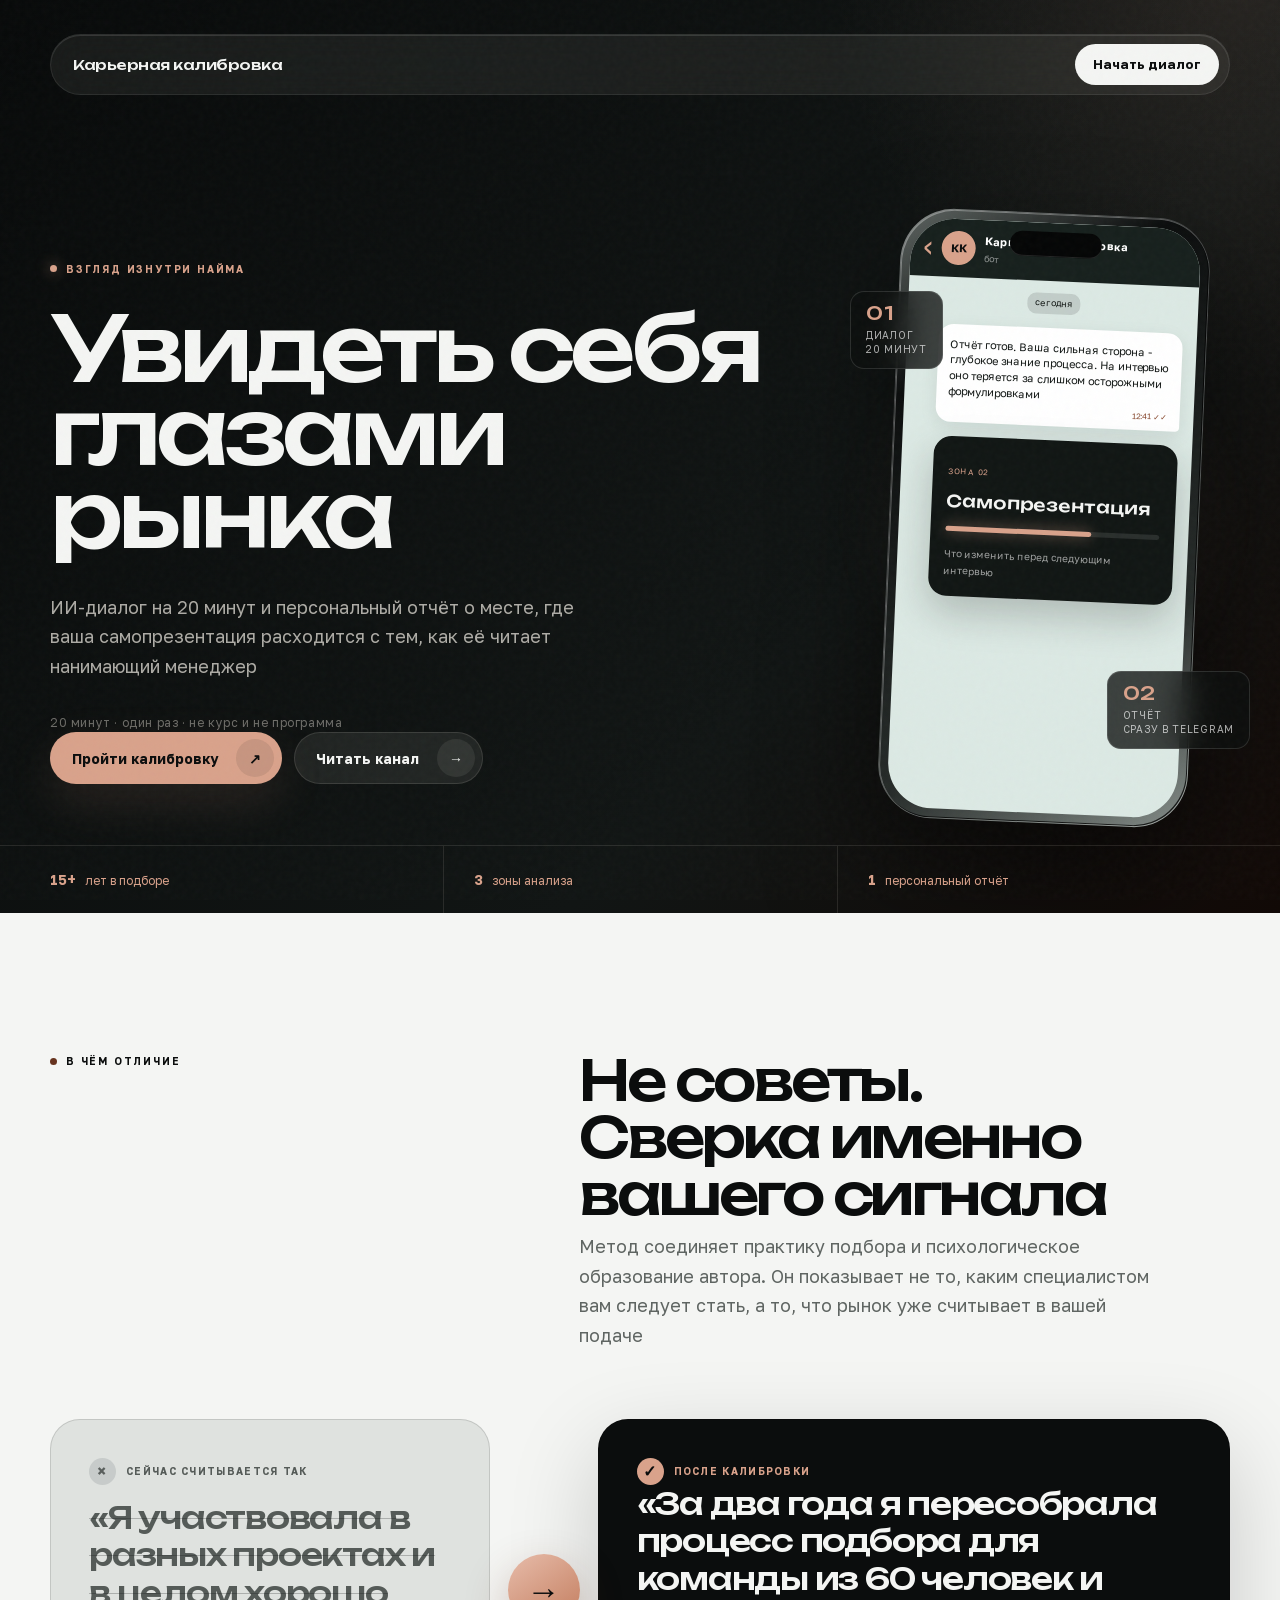
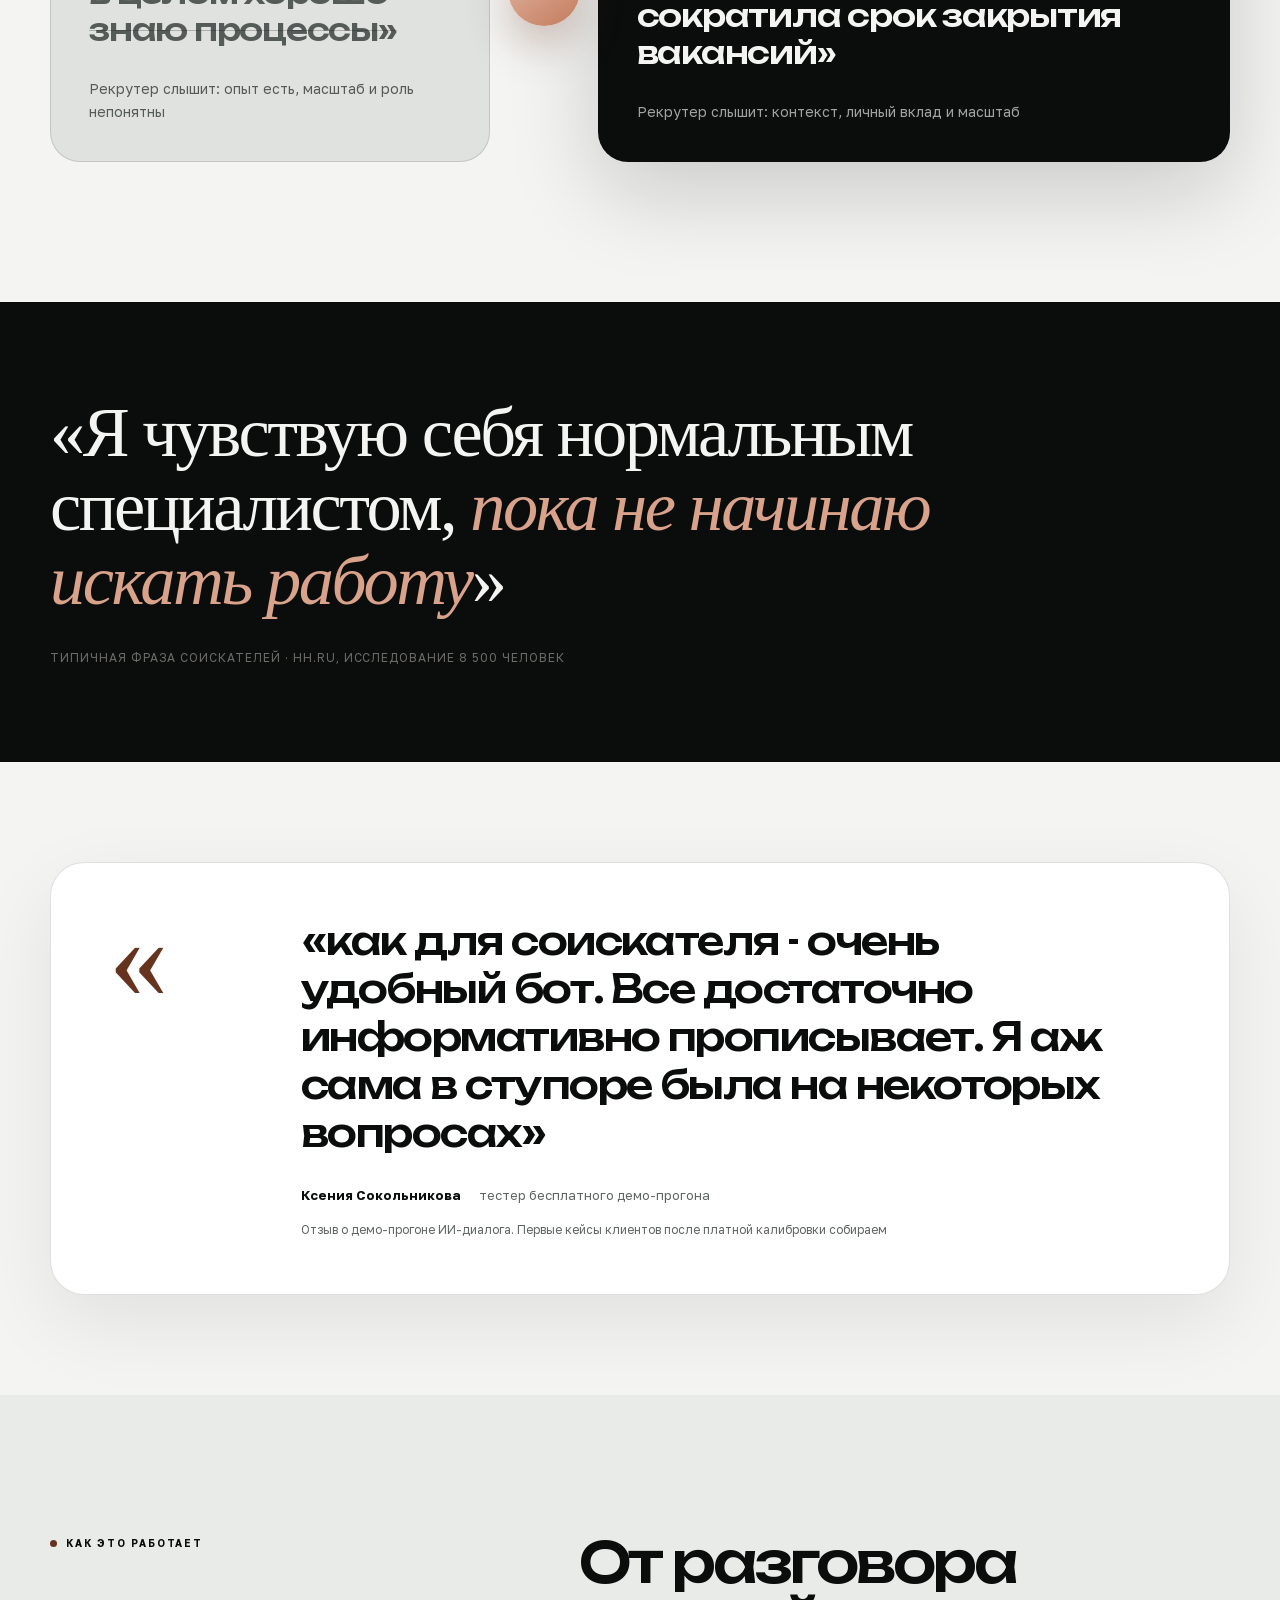
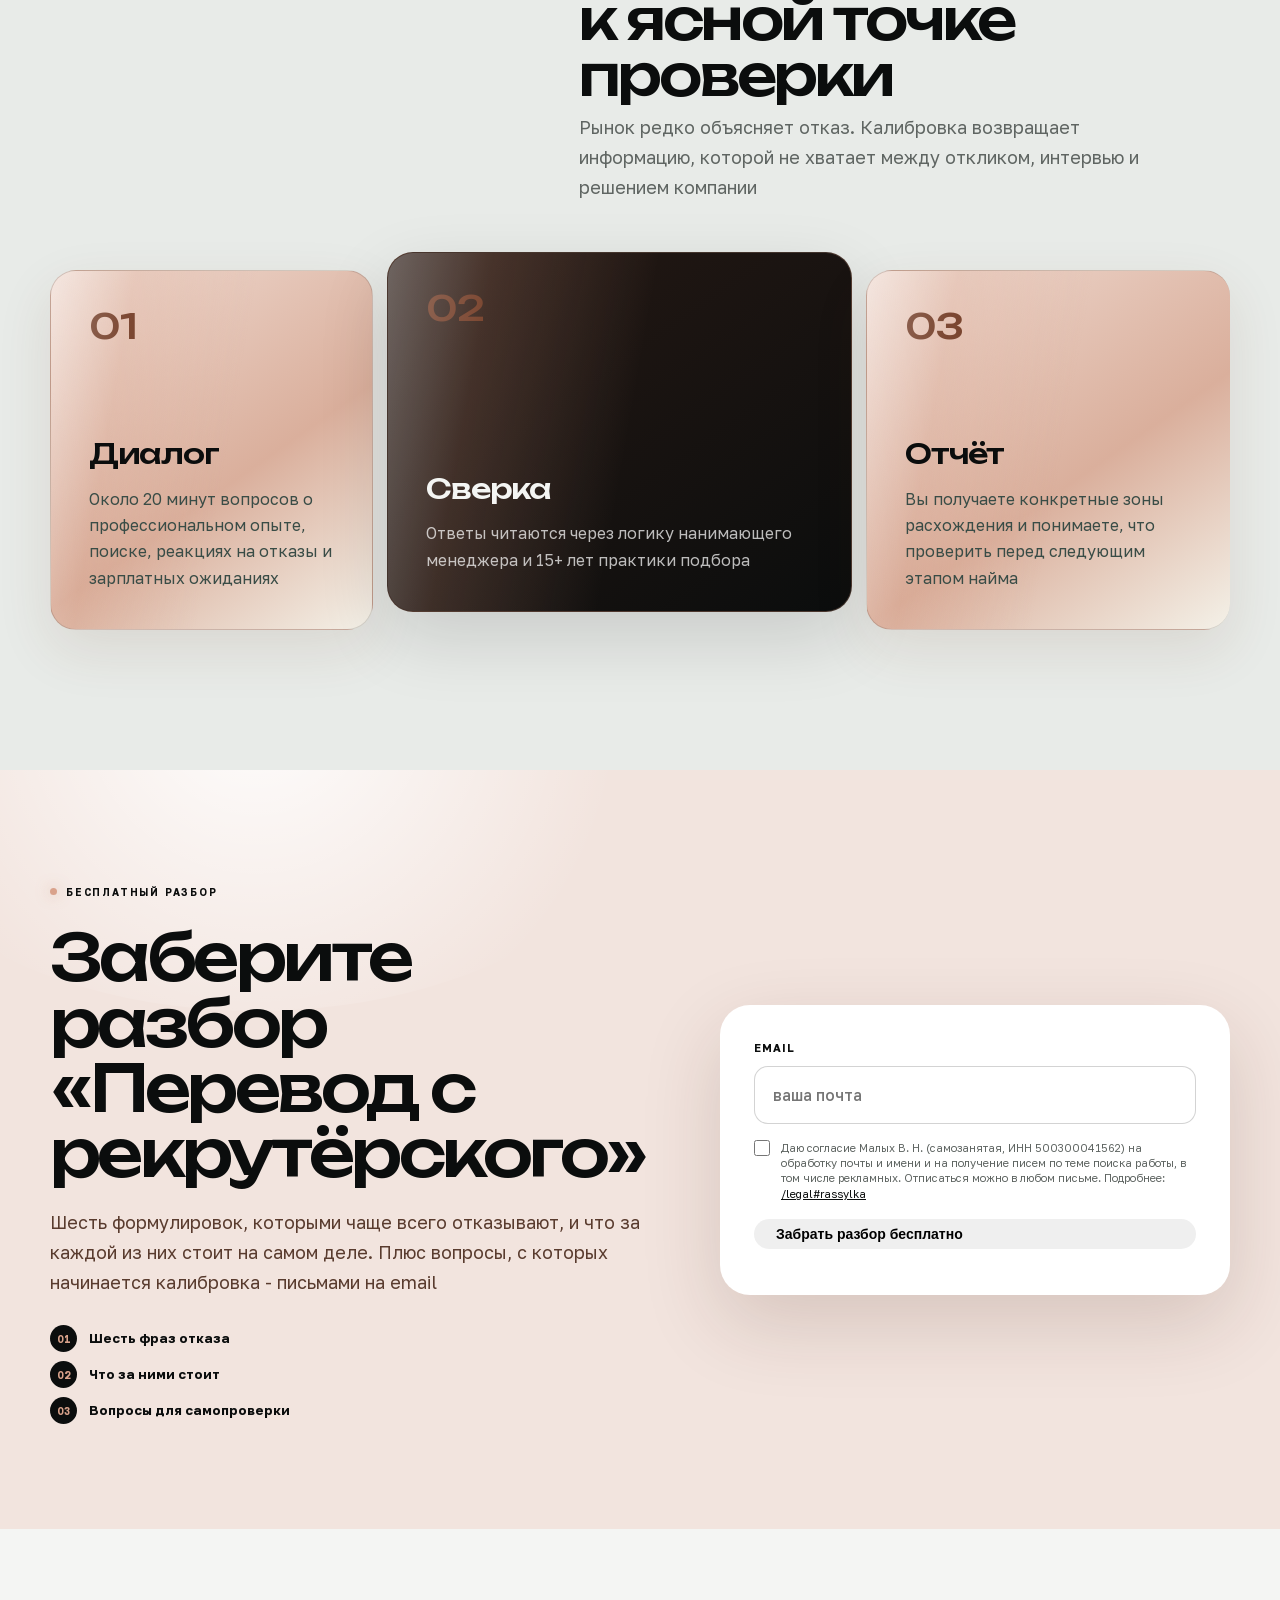
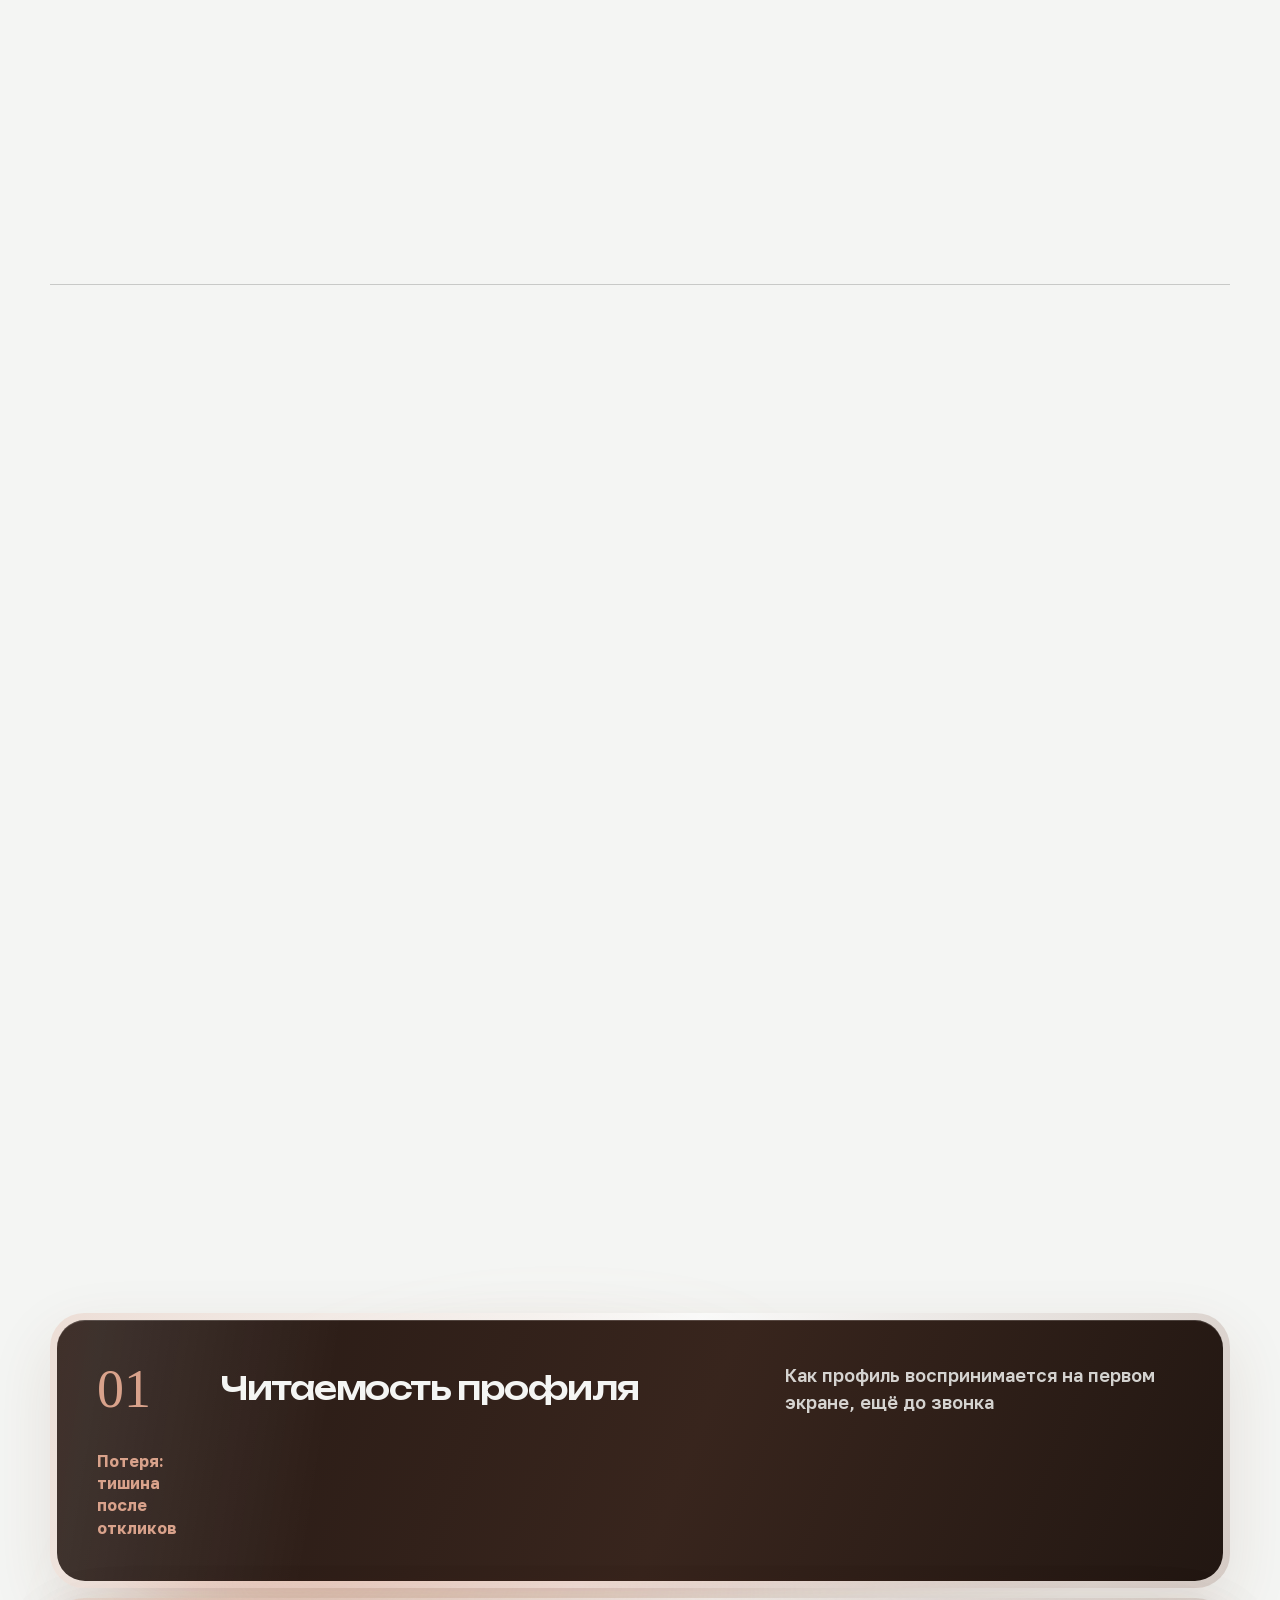
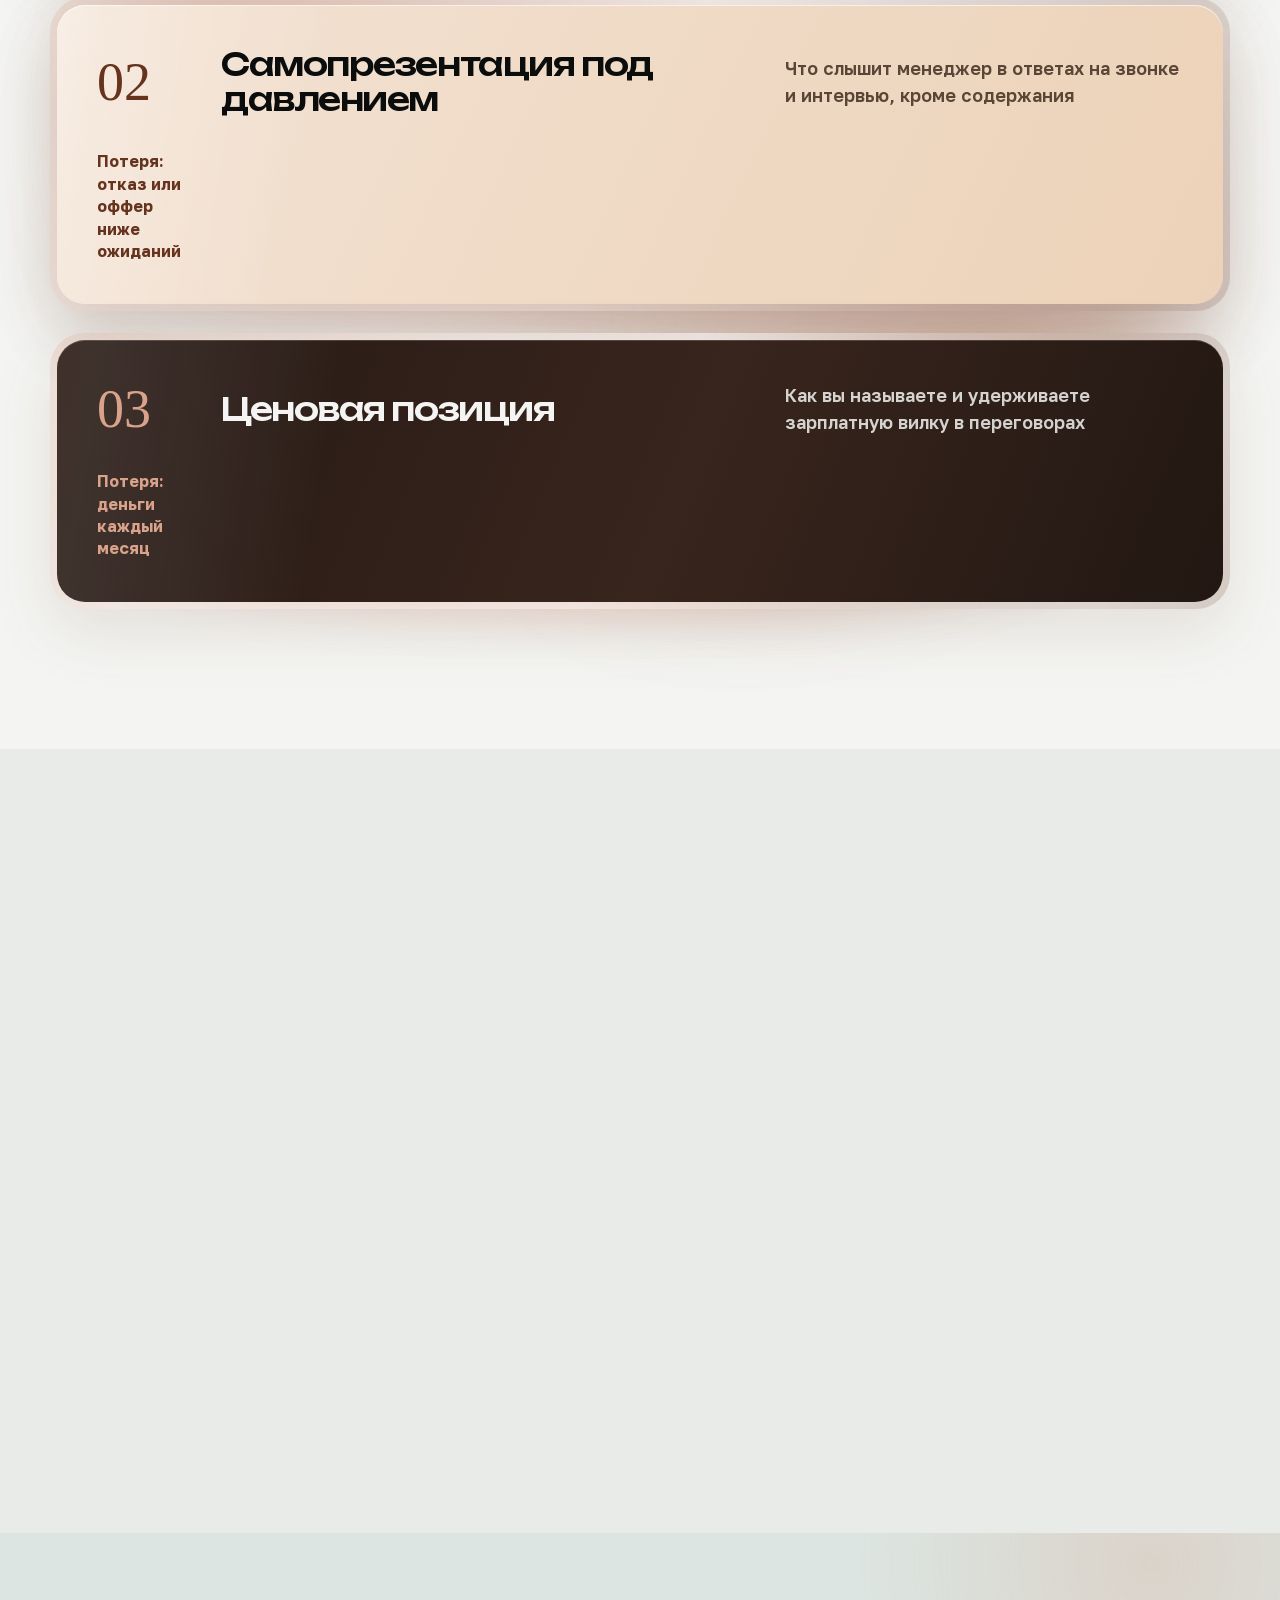
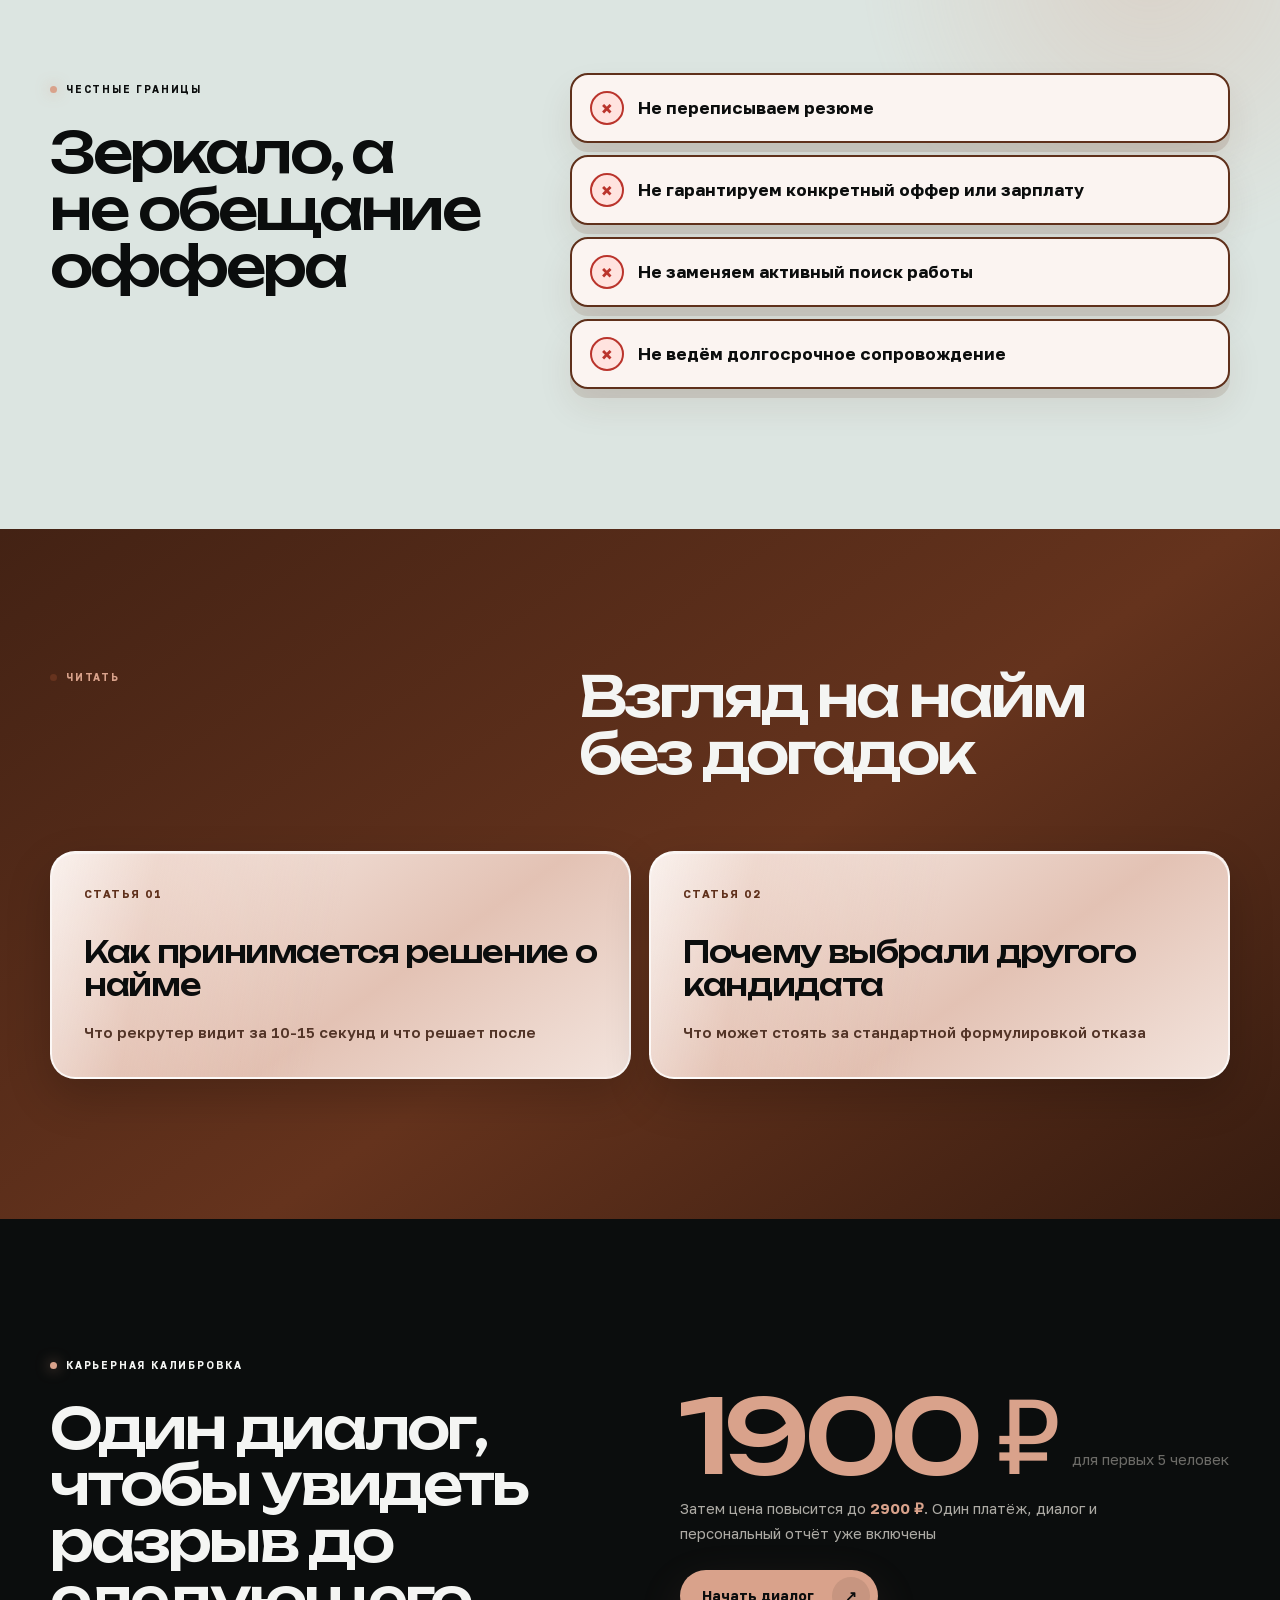
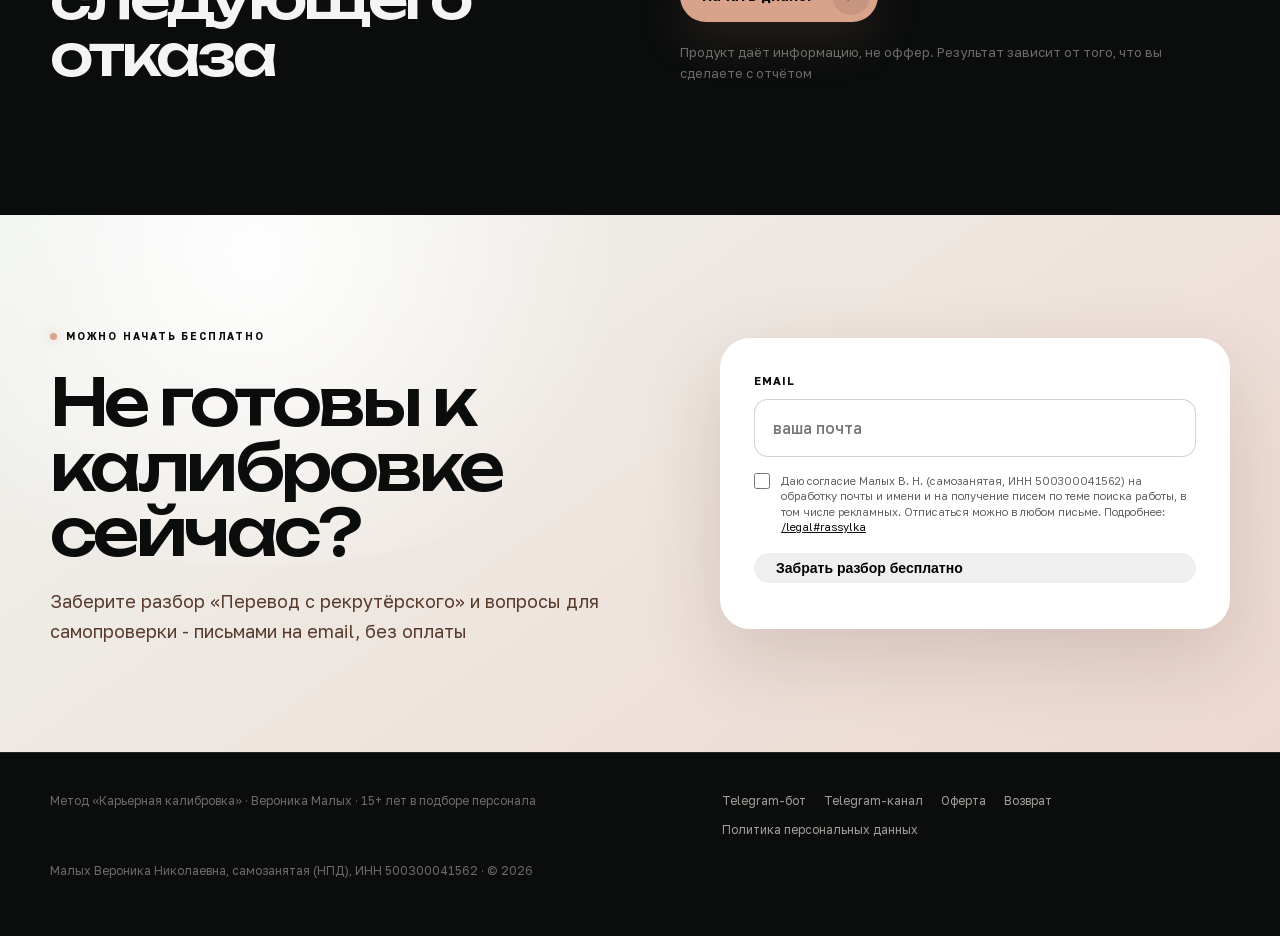
==== commit 63b48272: "Подвал главной: ссылка на политику последней Co-Authored-By: Claude Fable 5.1 <noreply@anthropic.com" ====
--- a/index.html
+++ b/index.html
@@ -315,7 +315,7 @@
   </section>
 </main>
 
-<footer><div class="wrap"><div class="footer-grid"><p>Метод «Карьерная калибровка» · Вероника Малых · 15+ лет в подборе персонала</p><div class="footer-links"><a href="https://t.me/Kalibrov_ka_bot?start=site_footer">Telegram-бот</a><a href="https://t.me/+e8Ew6oEjnp4yOWMy">Telegram-канал</a><a href="legal.html#offerta">Оферта</a><a href="/policy">Политика персональных данных</a><a href="legal.html#vozvrat">Возврат</a></div></div><p class="legal">Малых Вероника Николаевна, самозанятая (НПД), ИНН 500300041562 · © 2026</p></div></footer>
+<footer><div class="wrap"><div class="footer-grid"><p>Метод «Карьерная калибровка» · Вероника Малых · 15+ лет в подборе персонала</p><div class="footer-links"><a href="https://t.me/Kalibrov_ka_bot?start=site_footer">Telegram-бот</a><a href="https://t.me/+e8Ew6oEjnp4yOWMy">Telegram-канал</a><a href="legal.html#offerta">Оферта</a><a href="legal.html#vozvrat">Возврат</a><a href="/policy">Политика персональных данных</a></div></div><p class="legal">Малых Вероника Николаевна, самозанятая (НПД), ИНН 500300041562 · © 2026</p></div></footer>
 
 <script>
 (function(){
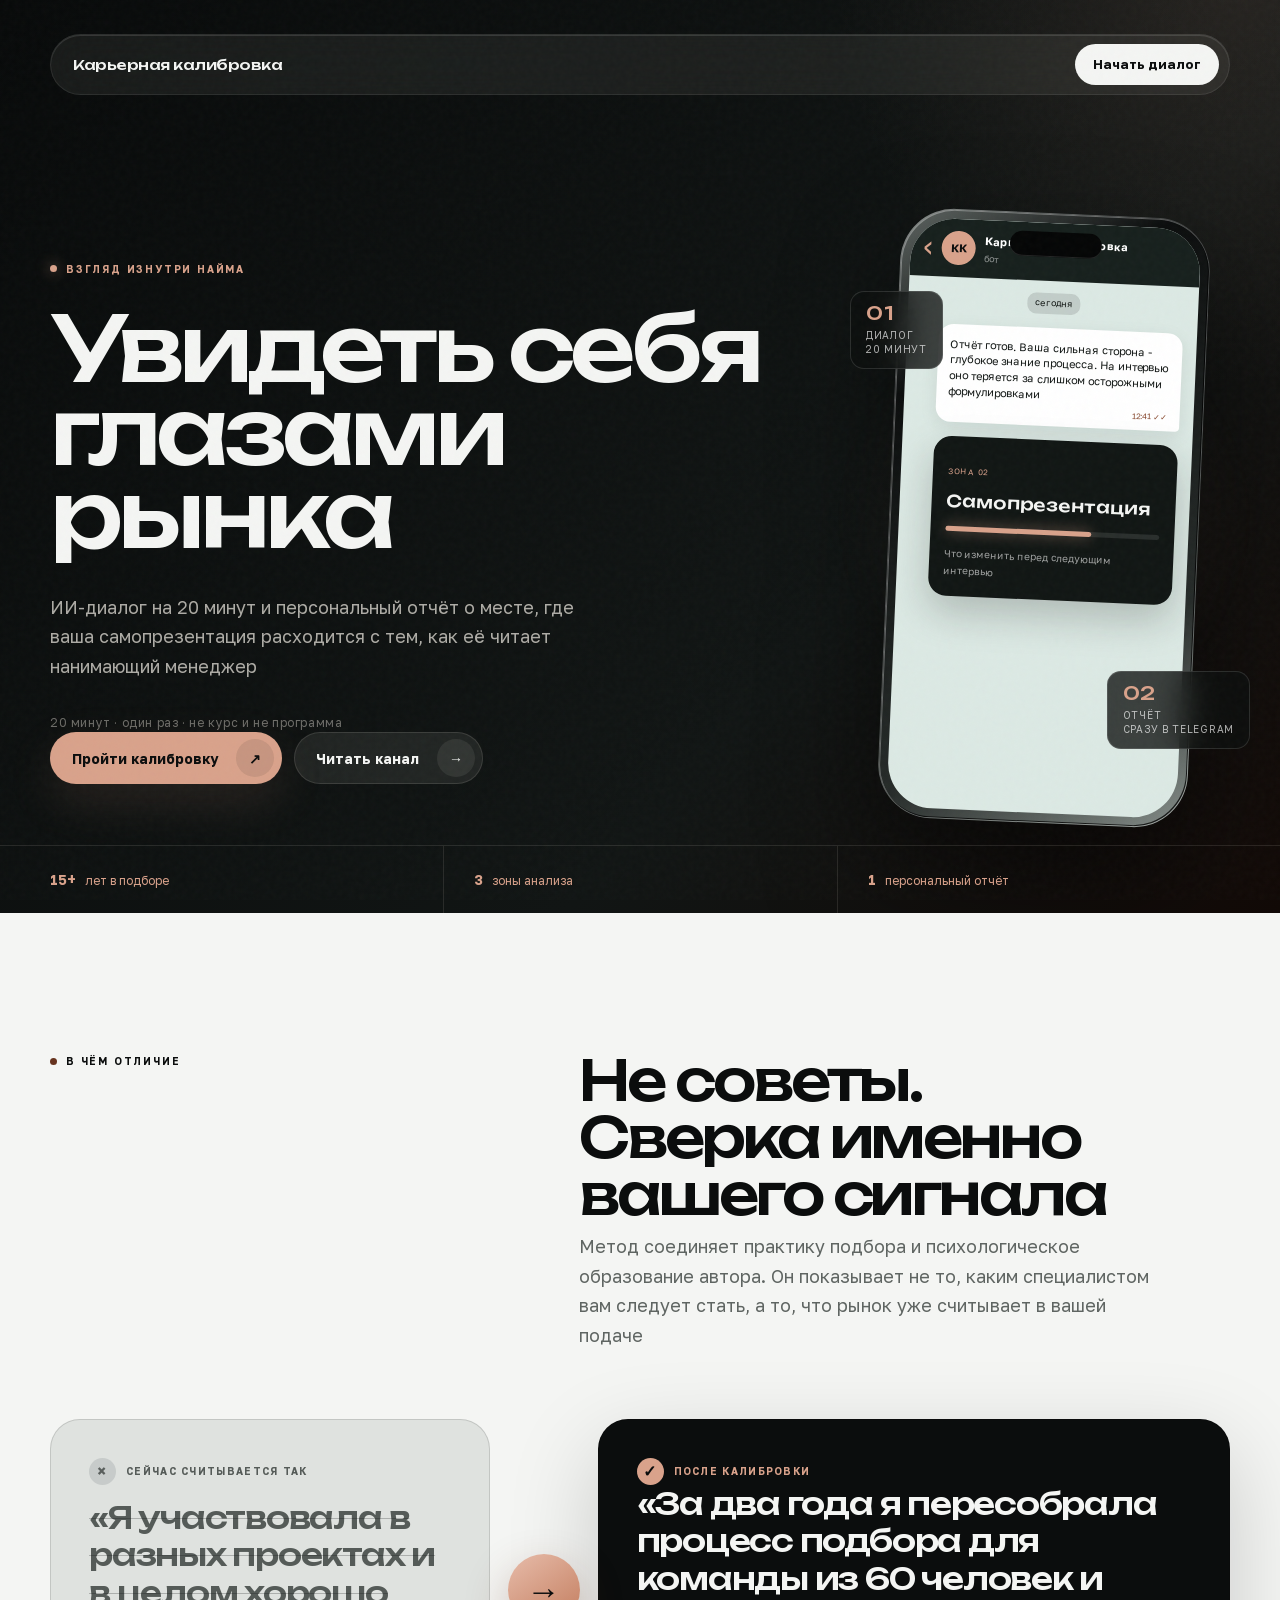
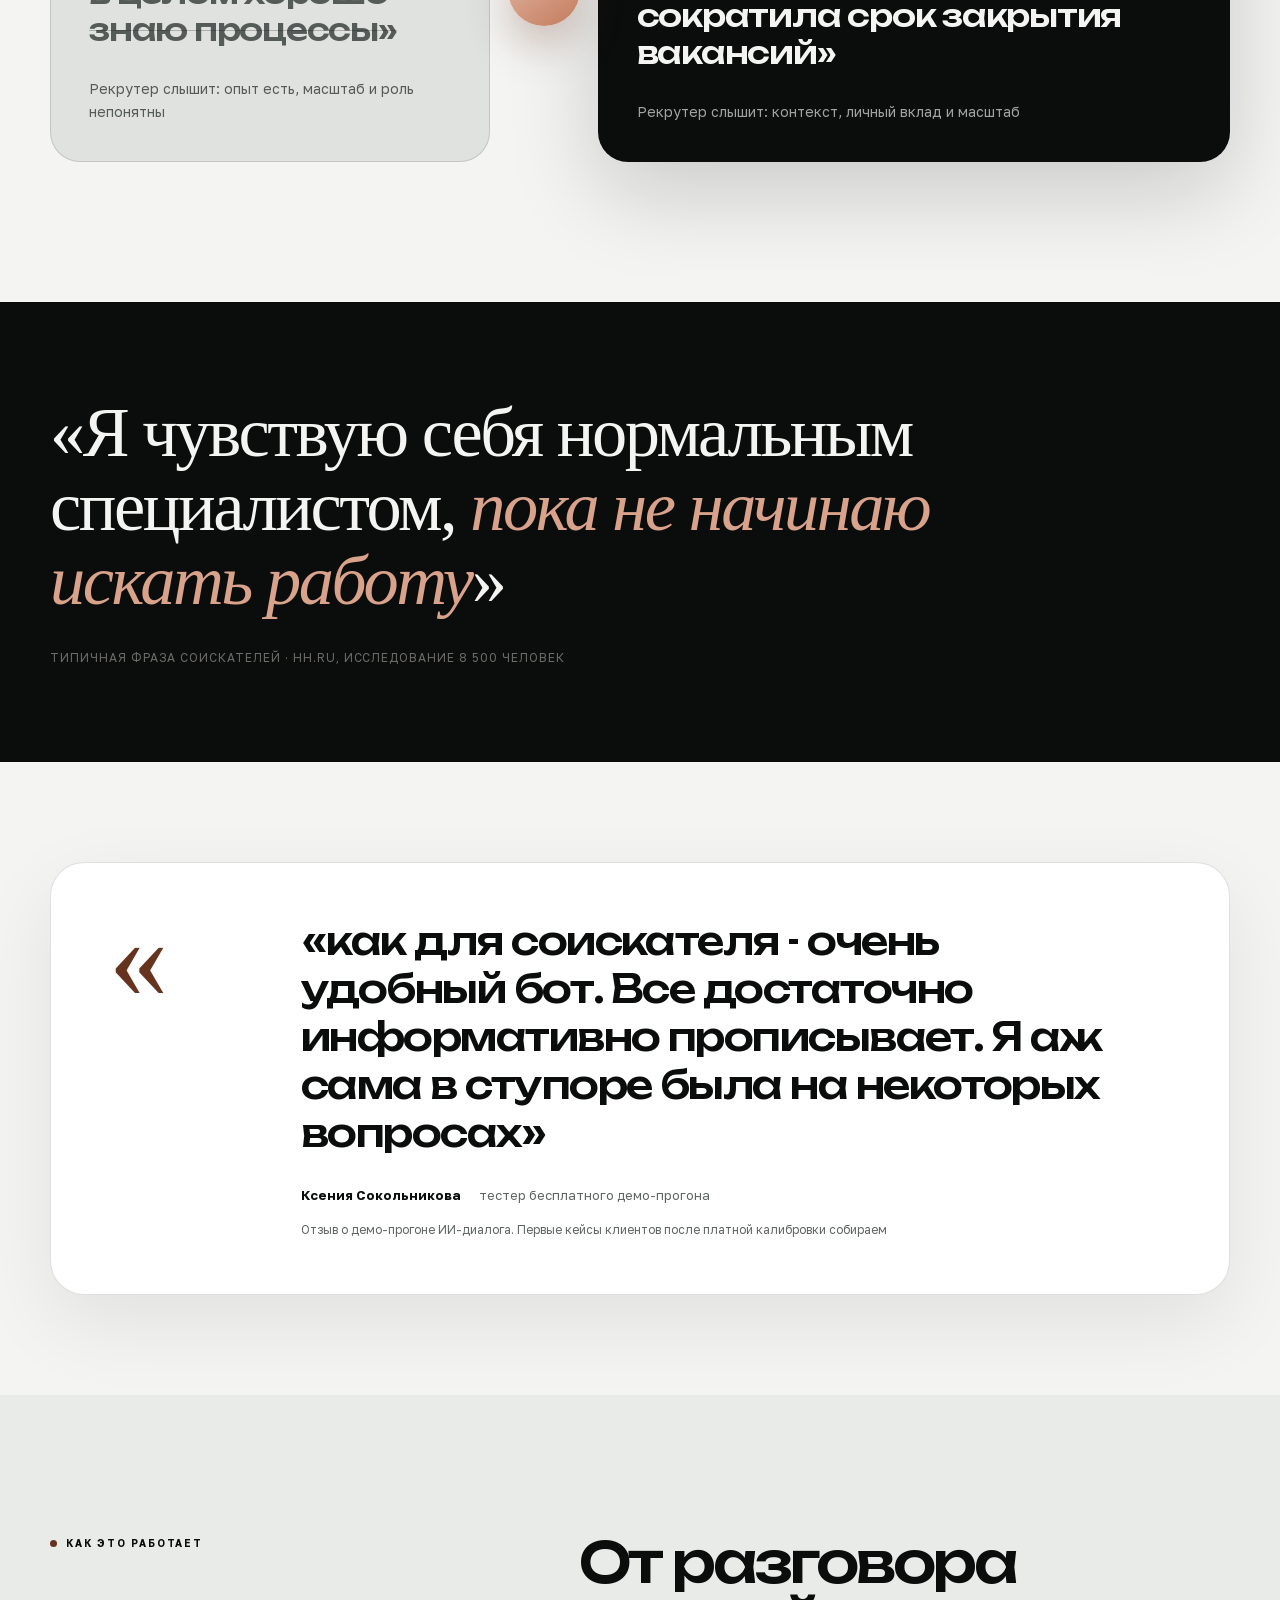
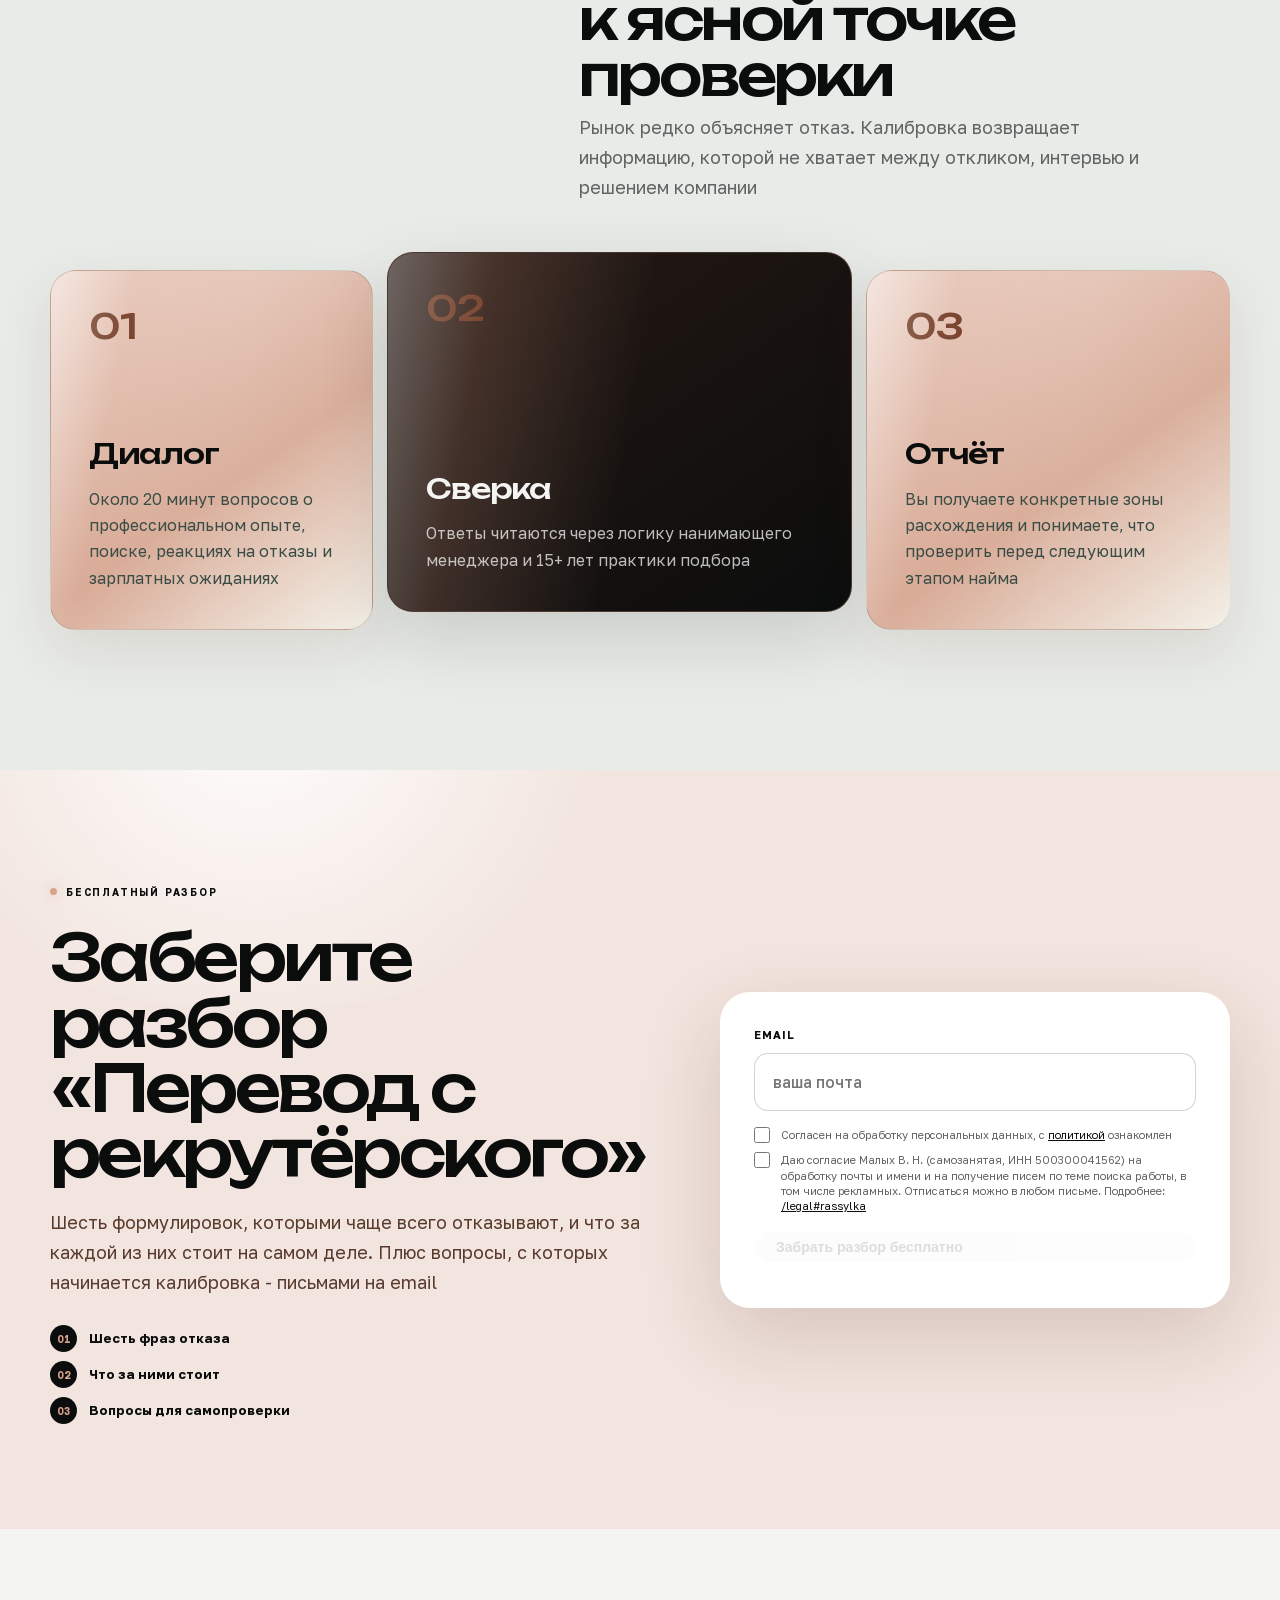
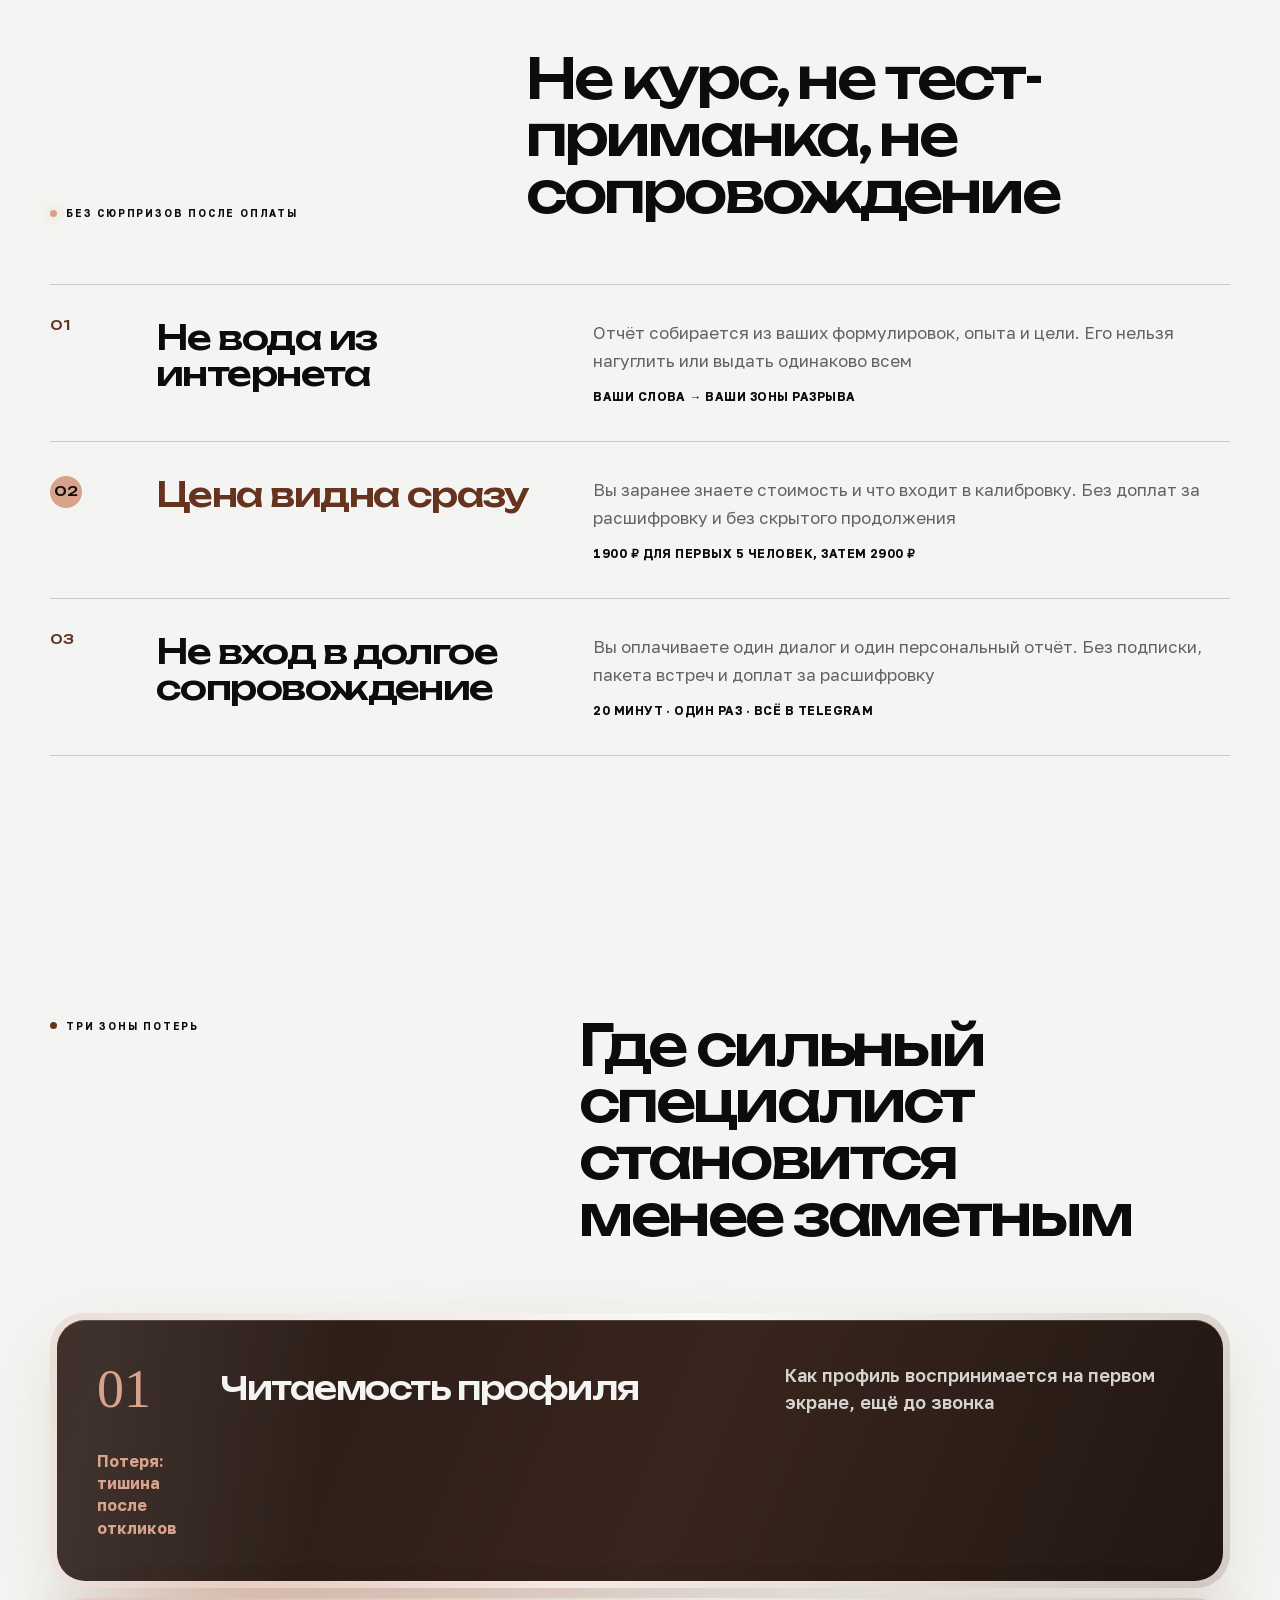
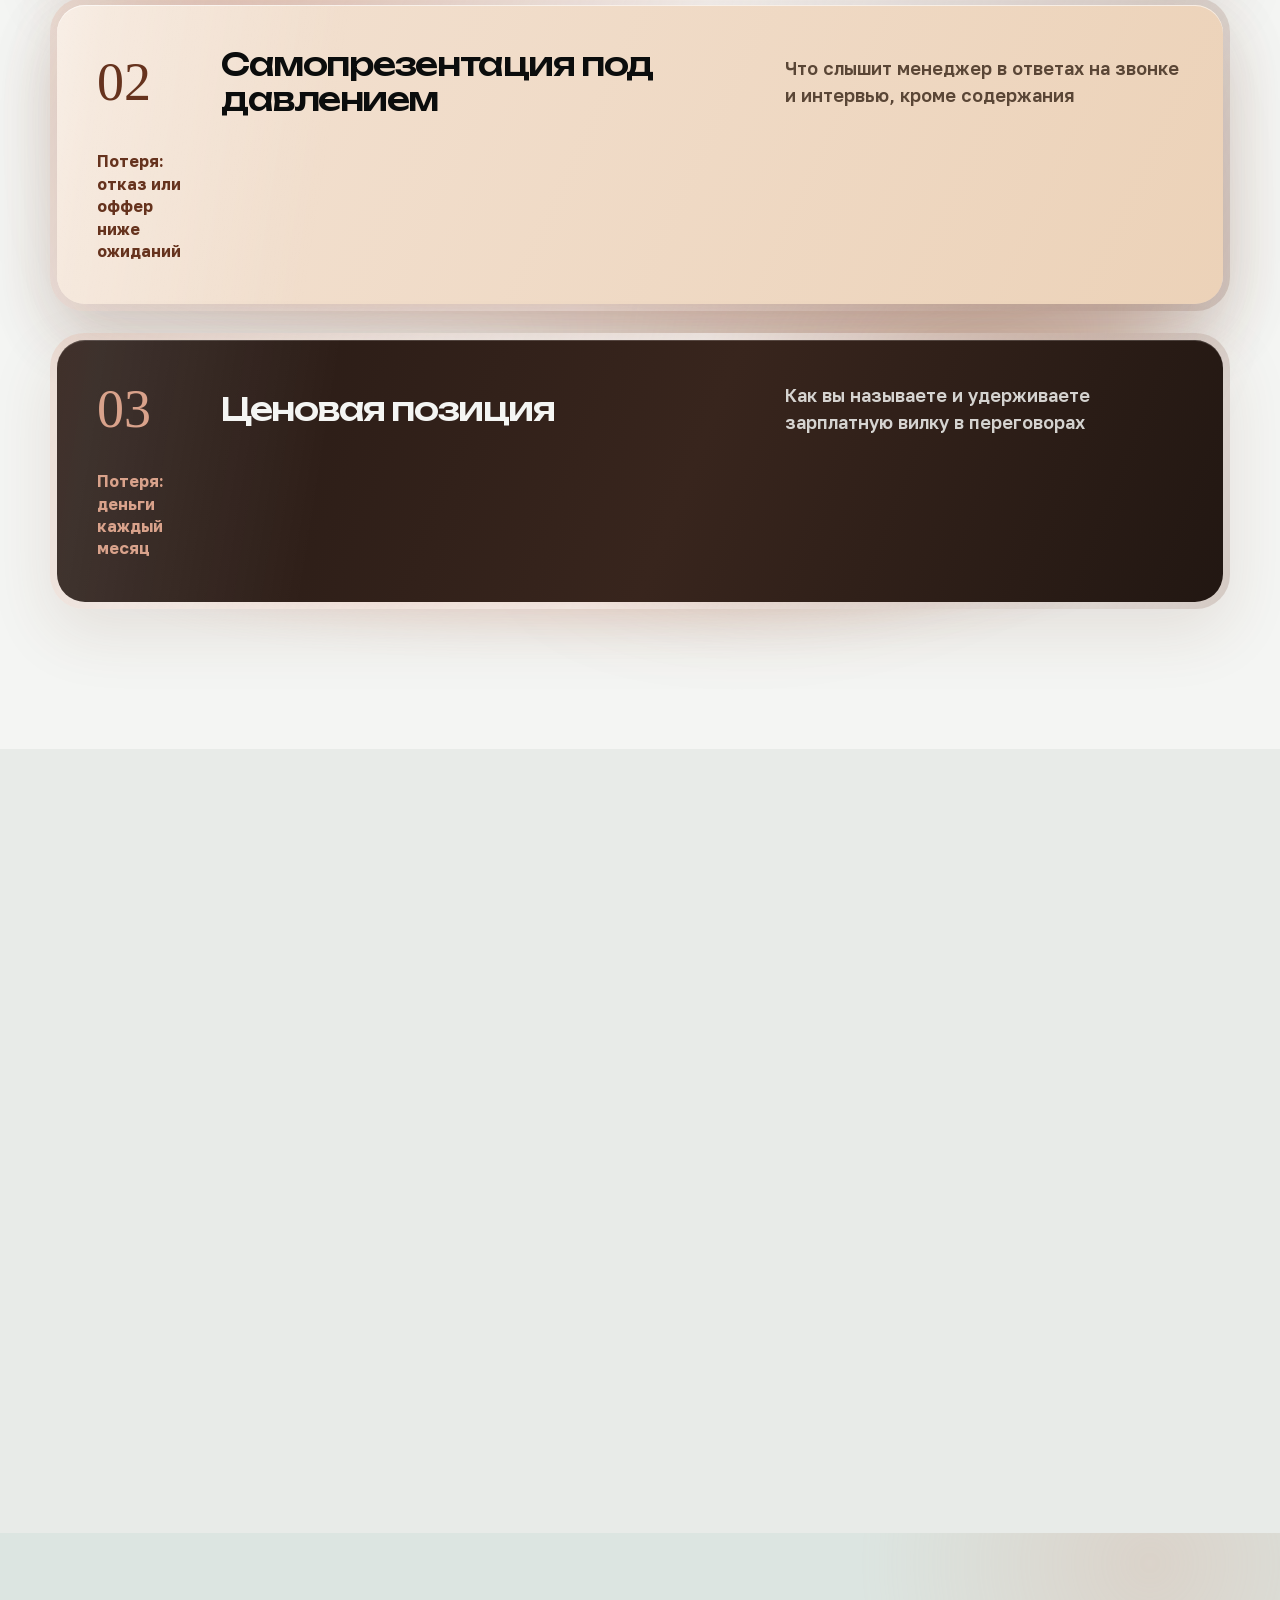
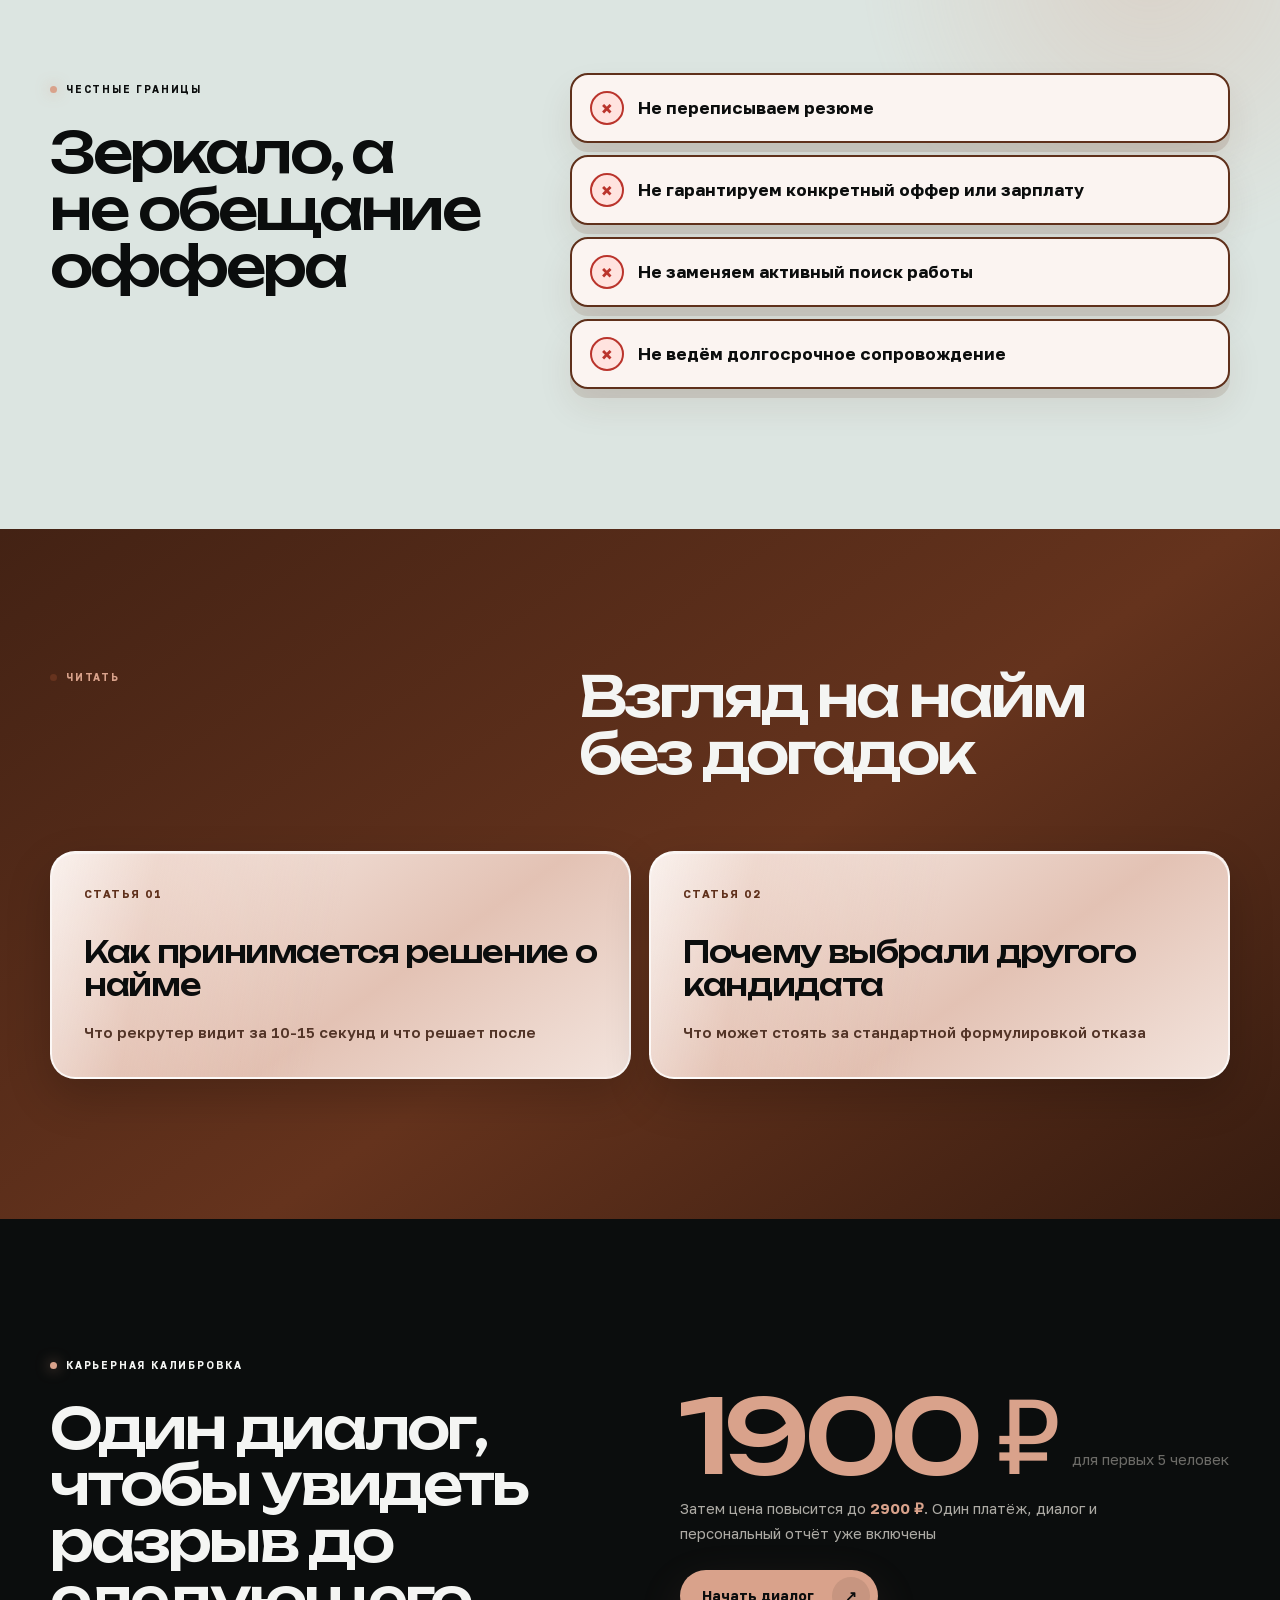
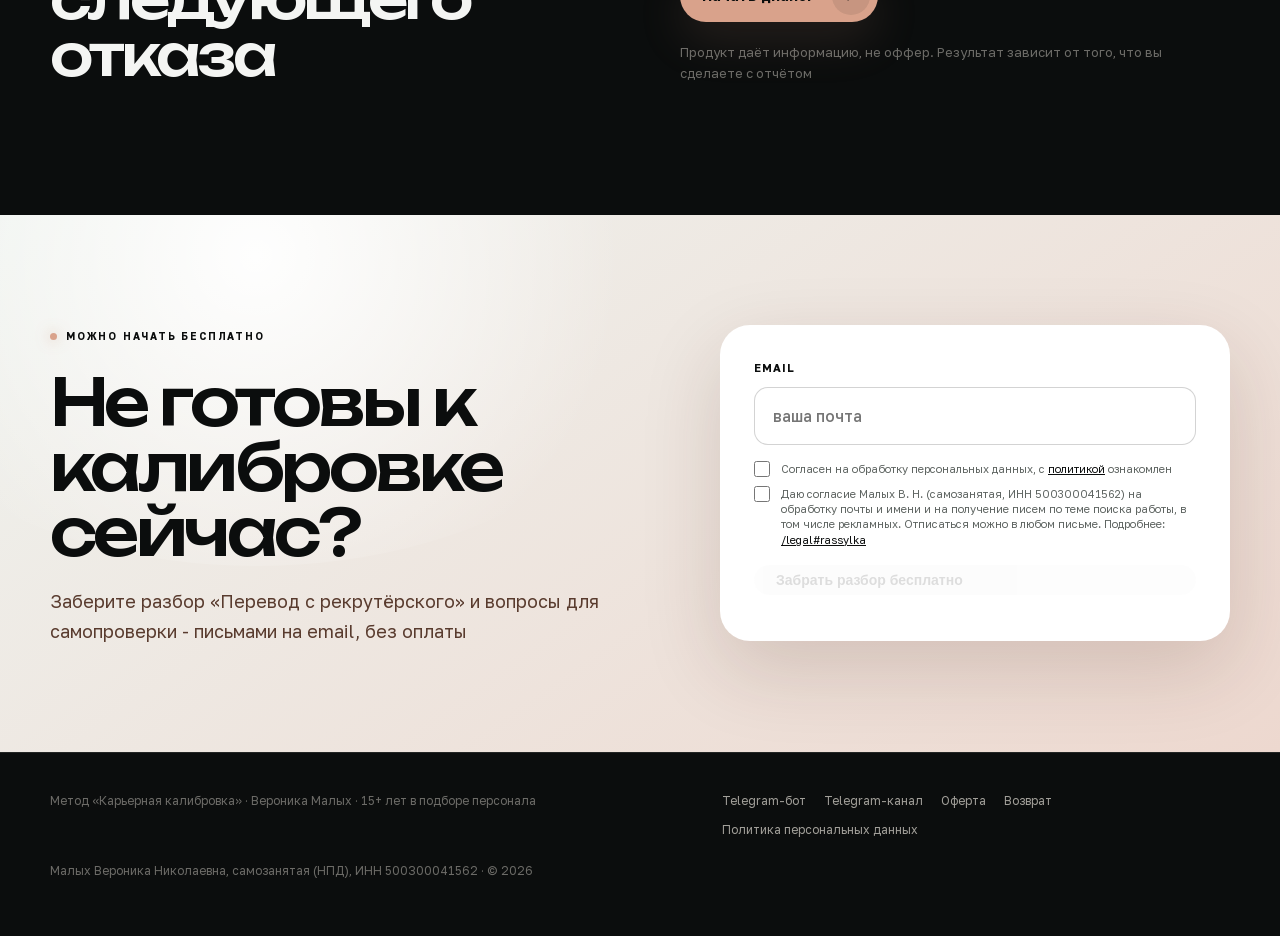
==== commit 9b3d3162: "Чекбокс согласия на обработку ПДн: кнопки оплаты и формы заявки неактивны без галочки Co-Authored-By" ====
--- a/index.html
+++ b/index.html
@@ -136,7 +136,7 @@
 .steps{gap:14px;border:0}.step{border:1px solid rgba(11,13,13,.13);border-radius:26px;background:linear-gradient(145deg,#f0dcd3,#daaf9c 58%,#f4f1e8);box-shadow:0 20px 55px rgba(102,51,30,.11)}.step:nth-child(2){border-color:rgba(214,157,133,.26);background:linear-gradient(145deg,#261914,#0b0d0d)}.step p{color:#394c46;font-size:16px}.step:nth-child(2) p{color:rgba(255,255,255,.72)}
 .facts-shell{padding:9px;background:linear-gradient(135deg,#d69d85,#7a3e24 52%,#231712);box-shadow:0 30px 90px rgba(102,51,30,.2)}.facts-card{padding:48px;background:radial-gradient(circle at 92% 8%,rgba(214,157,133,.42),transparent 32%),linear-gradient(145deg,#221712,#3a261d);color:var(--paper)}.facts-card .eyebrow{color:var(--terracotta)}.fact{grid-template-columns:180px minmax(0,1fr);gap:28px;padding:28px 0;border-color:rgba(255,255,255,.14)}.fact strong{font:500 clamp(38px,3.2vw,46px)/.92 "Unbounded",sans-serif;color:var(--terracotta);letter-spacing:-.05em;white-space:nowrap}.fact p{min-width:0;align-self:center;color:rgba(255,255,255,.76);font-size:16px;line-height:1.5}
 .fact .fact-range{font-size:32px;letter-spacing:-.04em}
-.test-drive{position:relative;overflow:hidden;padding:105px 0;background:#f2e4de}.test-drive:before{content:"";position:absolute;inset:-50% 45% auto -15%;height:620px;border-radius:50%;background:radial-gradient(circle,rgba(255,255,255,.95),transparent 67%)}.test-drive-shell{position:relative;display:grid;grid-template-columns:1fr .85fr;gap:70px;align-items:center}.test-drive-copy h2{margin:22px 0;font-size:clamp(38px,5vw,68px)}.test-drive-copy p{max-width:620px;color:#593b2e;font-size:18px}.sample-questions{display:grid;gap:9px;margin-top:28px}.sample-questions span{display:flex;align-items:center;gap:12px;font-size:13px;font-weight:650}.sample-questions i{width:27px;height:27px;border-radius:50%;display:grid;place-items:center;background:var(--ink);color:var(--terracotta);font-style:normal;font-size:10px}.test-drive-form{padding:34px;border-radius:30px;background:#fff;box-shadow:0 28px 80px rgba(68,34,20,.16)}.test-drive-form>label{display:block;margin-bottom:9px;font-size:11px;font-weight:700;letter-spacing:.08em;text-transform:uppercase}.test-drive-form input[type=email]{width:100%;min-height:58px;padding:0 18px;border:1px solid rgba(11,13,13,.18);border-radius:14px;font:500 16px/1 "Golos Text",sans-serif;outline:0}.test-drive-form input[type=email]:focus{border-color:var(--terracotta-d);box-shadow:0 0 0 4px rgba(217,162,139,.2)}.test-drive-form .button{width:100%;justify-content:space-between;border:0;margin-top:18px;cursor:pointer}.test-consents{display:grid;gap:9px;margin-top:16px}.test-consent{display:grid;grid-template-columns:18px 1fr;gap:9px;align-items:start;color:var(--muted);font-size:11px;line-height:1.4}.test-consent input{width:16px;height:16px;accent-color:var(--terracotta-d)}.test-consent a{color:var(--ink)}.test-drive-note{margin-top:12px;color:var(--muted);font-size:11px}.test-drive-final{background:linear-gradient(145deg,#eff3ef,#edd8cf)}
+.test-drive{position:relative;overflow:hidden;padding:105px 0;background:#f2e4de}.test-drive:before{content:"";position:absolute;inset:-50% 45% auto -15%;height:620px;border-radius:50%;background:radial-gradient(circle,rgba(255,255,255,.95),transparent 67%)}.test-drive-shell{position:relative;display:grid;grid-template-columns:1fr .85fr;gap:70px;align-items:center}.test-drive-copy h2{margin:22px 0;font-size:clamp(38px,5vw,68px)}.test-drive-copy p{max-width:620px;color:#593b2e;font-size:18px}.sample-questions{display:grid;gap:9px;margin-top:28px}.sample-questions span{display:flex;align-items:center;gap:12px;font-size:13px;font-weight:650}.sample-questions i{width:27px;height:27px;border-radius:50%;display:grid;place-items:center;background:var(--ink);color:var(--terracotta);font-style:normal;font-size:10px}.test-drive-form{padding:34px;border-radius:30px;background:#fff;box-shadow:0 28px 80px rgba(68,34,20,.16)}.test-drive-form>label{display:block;margin-bottom:9px;font-size:11px;font-weight:700;letter-spacing:.08em;text-transform:uppercase}.test-drive-form input[type=email]{width:100%;min-height:58px;padding:0 18px;border:1px solid rgba(11,13,13,.18);border-radius:14px;font:500 16px/1 "Golos Text",sans-serif;outline:0}.test-drive-form input[type=email]:focus{border-color:var(--terracotta-d);box-shadow:0 0 0 4px rgba(217,162,139,.2)}.test-drive-form .button{width:100%;justify-content:space-between;border:0;margin-top:18px;cursor:pointer}.test-consents{display:grid;gap:9px;margin-top:16px}.test-consent{display:grid;grid-template-columns:18px 1fr;gap:9px;align-items:start;color:var(--muted);font-size:11px;line-height:1.4}.test-consent input{width:16px;height:16px;accent-color:var(--terracotta-d)}.test-consent a{color:var(--ink)}.test-drive-form .button:disabled{opacity:.45;cursor:not-allowed;transform:none}.test-drive-note{margin-top:12px;color:var(--muted);font-size:11px}.test-drive-final{background:linear-gradient(145deg,#eff3ef,#edd8cf)}
 @media(max-width:900px){.test-drive-shell{grid-template-columns:1fr;gap:38px}.signal-bad{grid-row:1}.signal-note{position:relative;inset:auto;grid-row:2;width:64px;margin:8px auto}.signal-note:before{content:"↓"}.signal-good{grid-row:3}.fact{grid-template-columns:150px minmax(0,1fr)}}
 @media(max-width:640px){.steps{gap:12px}.step{border-radius:22px}.facts-card{padding:30px 24px}.fact{grid-template-columns:1fr;gap:10px}.fact strong{font-size:32px}.fact p{font-size:14px}.test-drive{padding:78px 0}.test-drive-form{padding:25px 20px}.test-drive-copy h2{font-size:38px}}
 @media(max-width:640px){.fact .fact-range{font-size:28px}}
@@ -234,9 +234,10 @@
           <label for="email-mid" style="display:block;margin-bottom:9px;font-size:11px;font-weight:700;letter-spacing:.08em;text-transform:uppercase">Email</label>
           <input type="email" id="email-mid" name="email" required placeholder="ваша почта">
           <div class="test-consents">
-            <label class="test-consent"><input type="checkbox" required><span>Даю согласие Малых В. Н. (самозанятая, ИНН 500300041562) на обработку почты и имени и на получение писем по теме поиска работы, в том числе рекламных. Отписаться можно в любом письме. Подробнее: <a href="/legal#rassylka">/legal#rassylka</a></span></label>
+            <label class="test-consent"><input type="checkbox" class="js-consent" required><span>Согласен на обработку персональных данных, с <a href="/policy">политикой</a> ознакомлен</span></label>
+            <label class="test-consent"><input type="checkbox" class="js-consent" required><span>Даю согласие Малых В. Н. (самозанятая, ИНН 500300041562) на обработку почты и имени и на получение писем по теме поиска работы, в том числе рекламных. Отписаться можно в любом письме. Подробнее: <a href="/legal#rassylka">/legal#rassylka</a></span></label>
           </div>
-          <button type="submit" class="button">Забрать разбор бесплатно</button>
+          <button type="submit" class="button" disabled>Забрать разбор бесплатно</button>
           <p class="test-drive-note js-subscribe-status" aria-live="polite"></p>
         </form>
       </div>
@@ -305,9 +306,10 @@
           <label for="email-final" style="display:block;margin-bottom:9px;font-size:11px;font-weight:700;letter-spacing:.08em;text-transform:uppercase">Email</label>
           <input type="email" id="email-final" name="email" required placeholder="ваша почта">
           <div class="test-consents">
-            <label class="test-consent"><input type="checkbox" required><span>Даю согласие Малых В. Н. (самозанятая, ИНН 500300041562) на обработку почты и имени и на получение писем по теме поиска работы, в том числе рекламных. Отписаться можно в любом письме. Подробнее: <a href="/legal#rassylka">/legal#rassylka</a></span></label>
+            <label class="test-consent"><input type="checkbox" class="js-consent" required><span>Согласен на обработку персональных данных, с <a href="/policy">политикой</a> ознакомлен</span></label>
+            <label class="test-consent"><input type="checkbox" class="js-consent" required><span>Даю согласие Малых В. Н. (самозанятая, ИНН 500300041562) на обработку почты и имени и на получение писем по теме поиска работы, в том числе рекламных. Отписаться можно в любом письме. Подробнее: <a href="/legal#rassylka">/legal#rassylka</a></span></label>
           </div>
-          <button type="submit" class="button">Забрать разбор бесплатно</button>
+          <button type="submit" class="button" disabled>Забрать разбор бесплатно</button>
           <p class="test-drive-note js-subscribe-status" aria-live="polite"></p>
         </form>
       </div>
@@ -333,10 +335,16 @@
 (function(){
   var API_URL='https://200-165-229-244.sslip.io/api/subscribe';
   document.querySelectorAll('.js-subscribe-form').forEach(function(form){
+    var boxes=[].slice.call(form.querySelectorAll('.js-consent'));
+    var button=form.querySelector('button[type=submit]');
+    function agreed(){return boxes.every(function(b){return b.checked})}
+    function sync(){button.disabled=!agreed()}
+    boxes.forEach(function(b){b.checked=false;b.addEventListener('change',sync)});
+    sync();
     form.addEventListener('submit',function(event){
       event.preventDefault();
       var status=form.querySelector('.js-subscribe-status');
-      var button=form.querySelector('button[type=submit]');
+      if(!agreed()){status.textContent='Поставьте обе галочки согласия';sync();return}
       var email=form.querySelector('input[type=email]').value.trim();
       status.textContent='Отправляем…';
       button.disabled=true;
@@ -353,7 +361,7 @@
       }).catch(function(){
         status.textContent='Не получилось отправить, попробуйте ещё раз чуть позже';
       }).finally(function(){
-        button.disabled=false;
+        sync();
       });
     });
   });
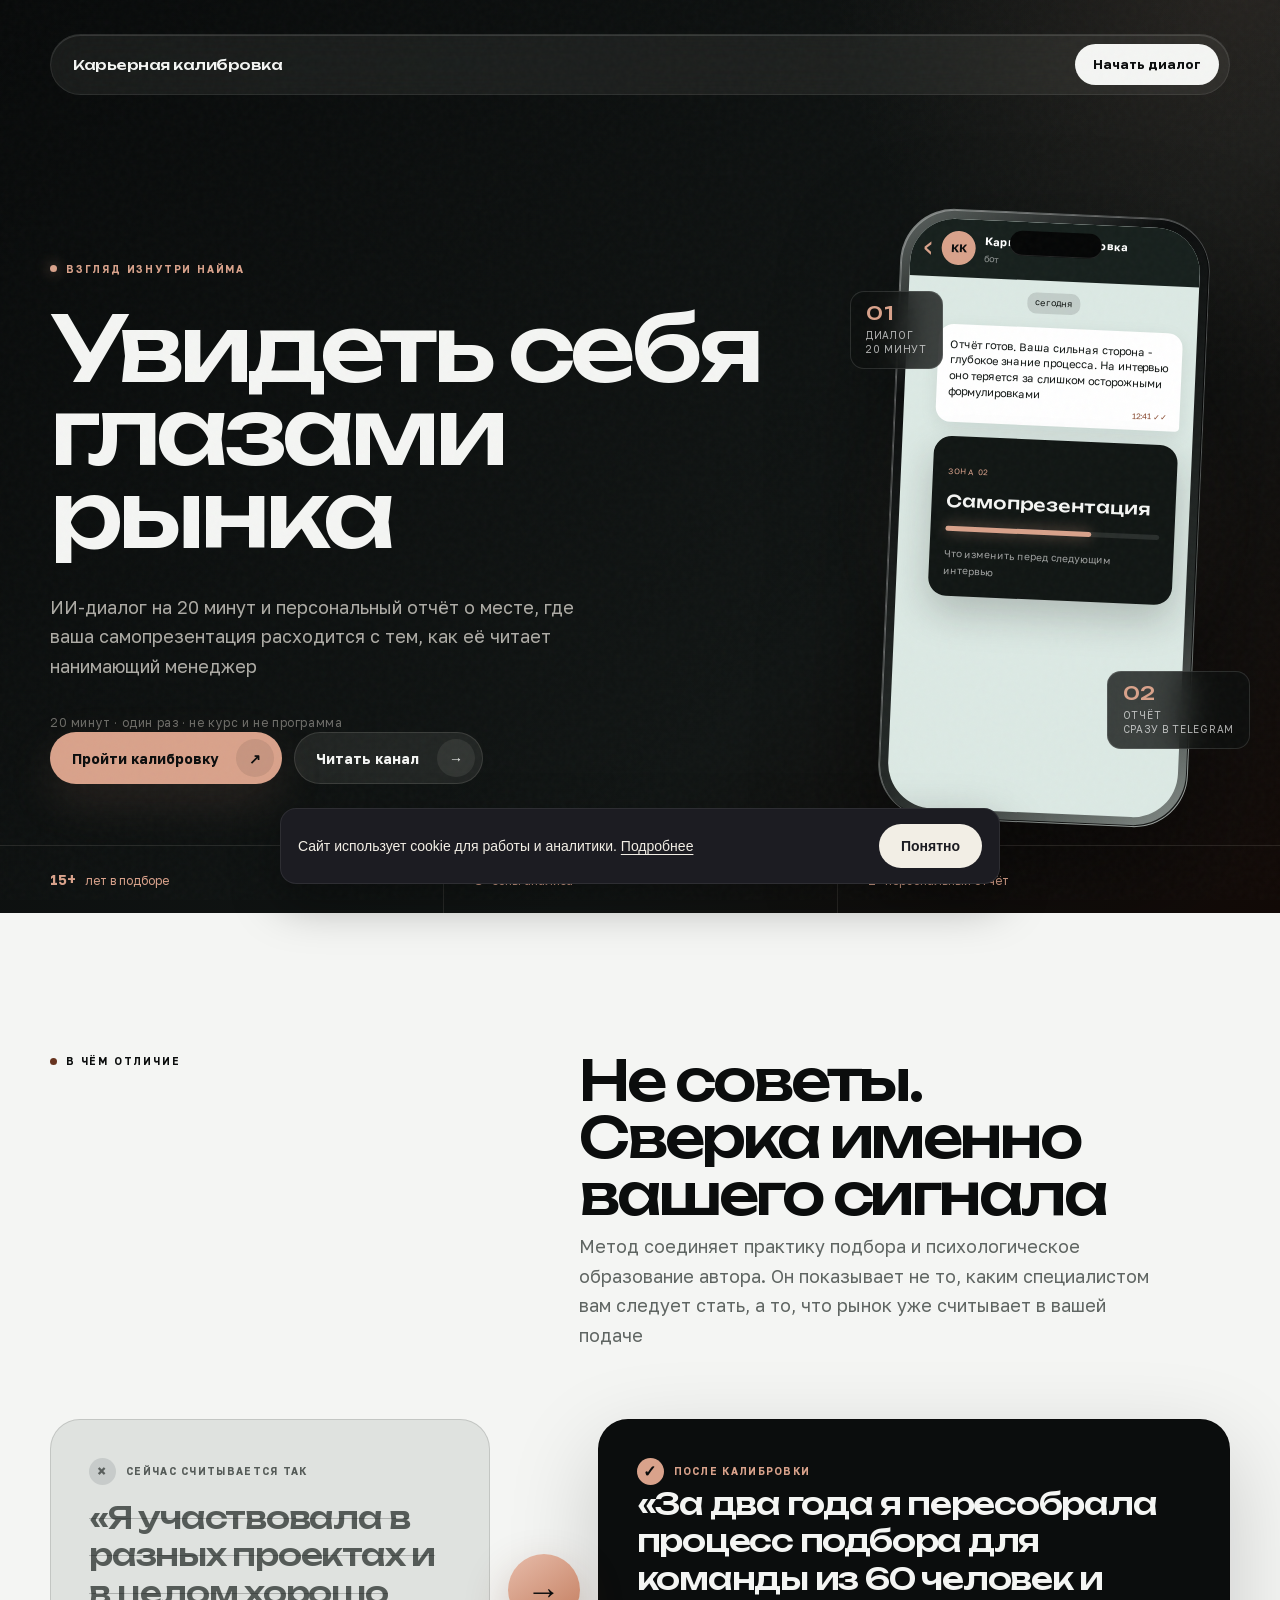
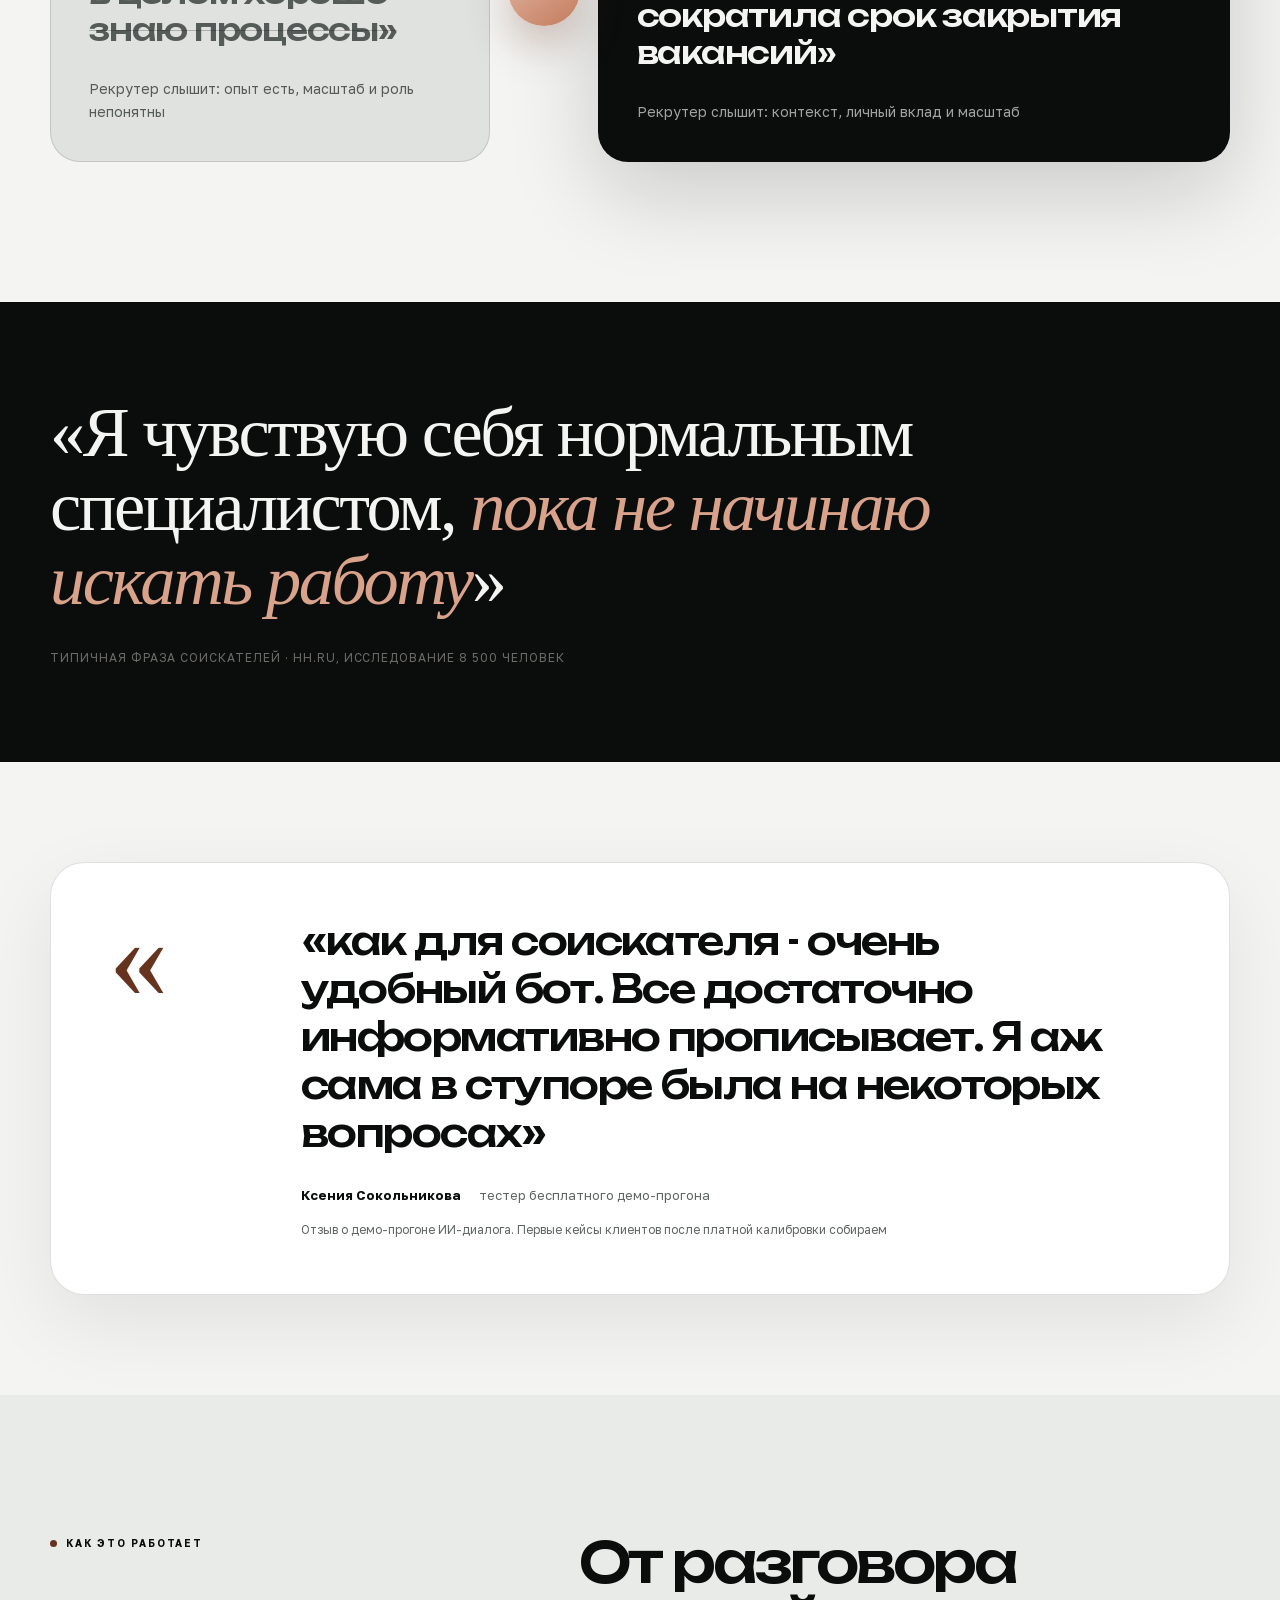
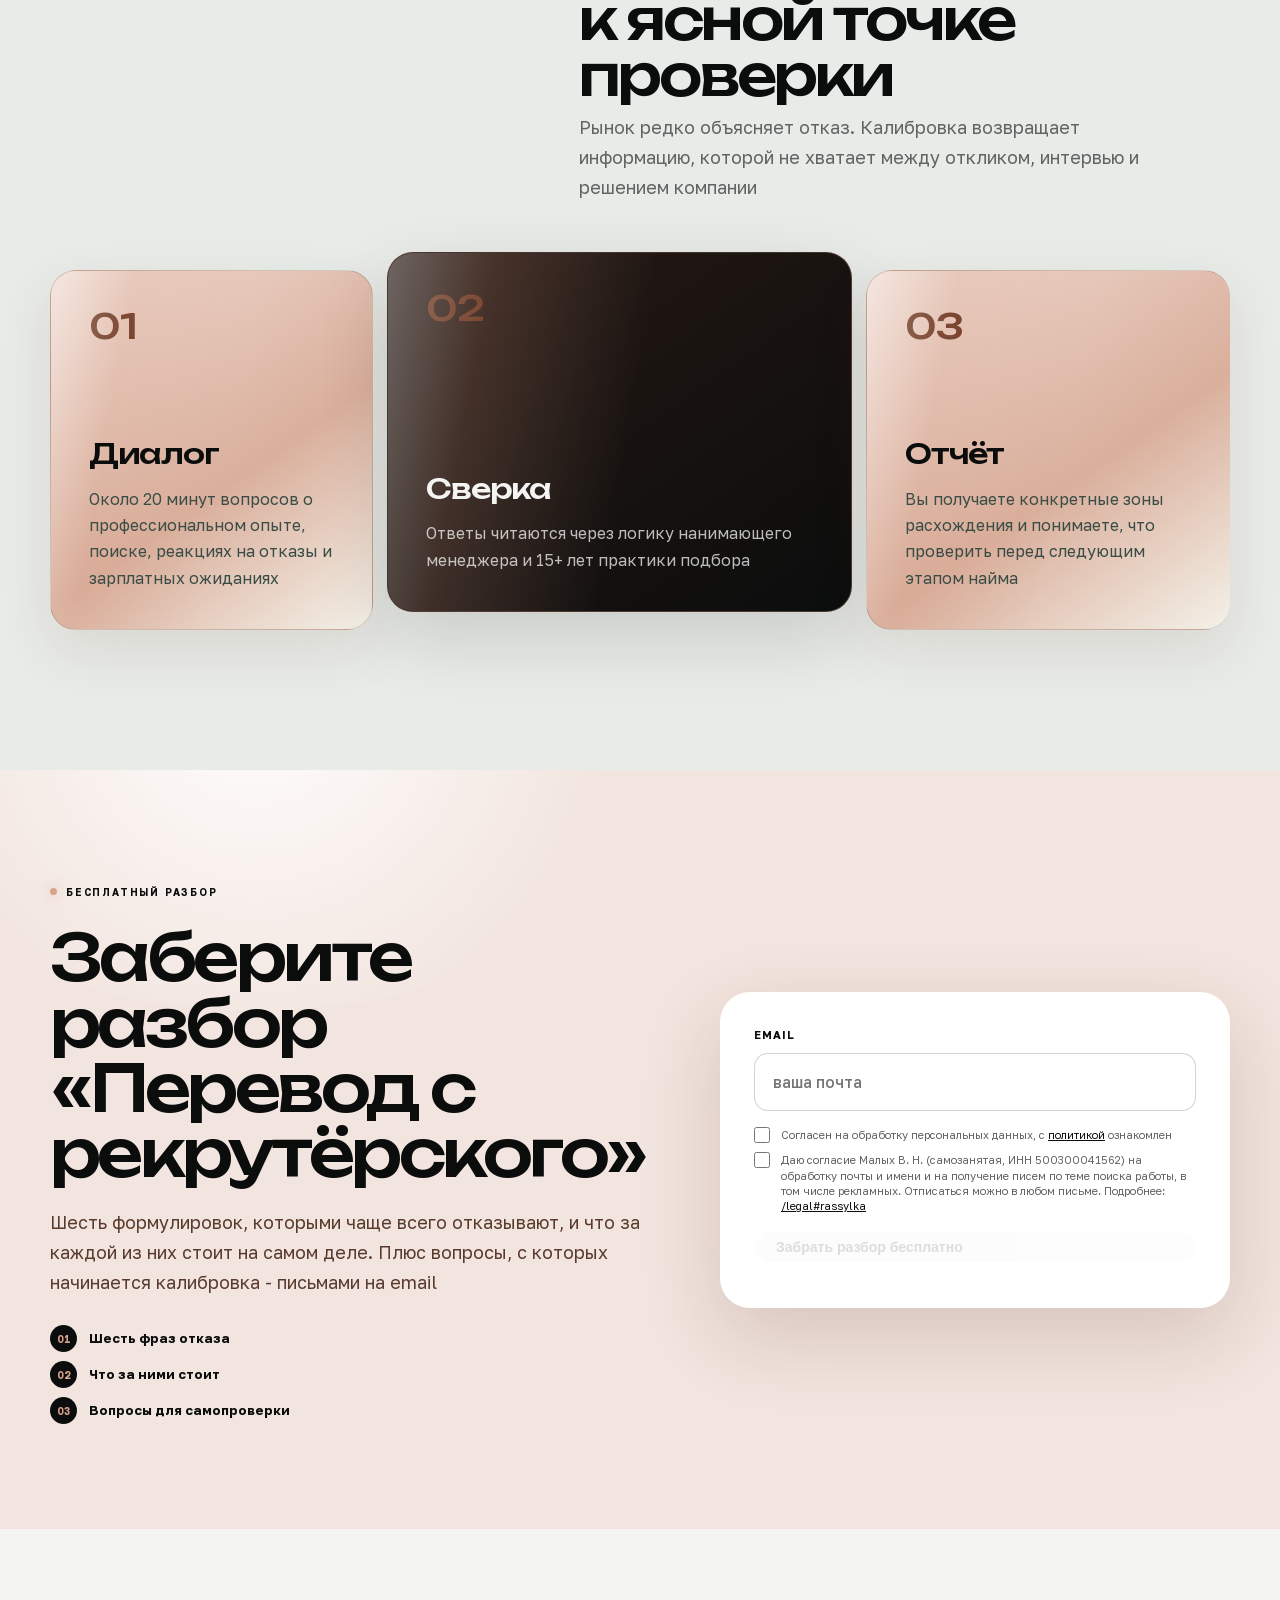
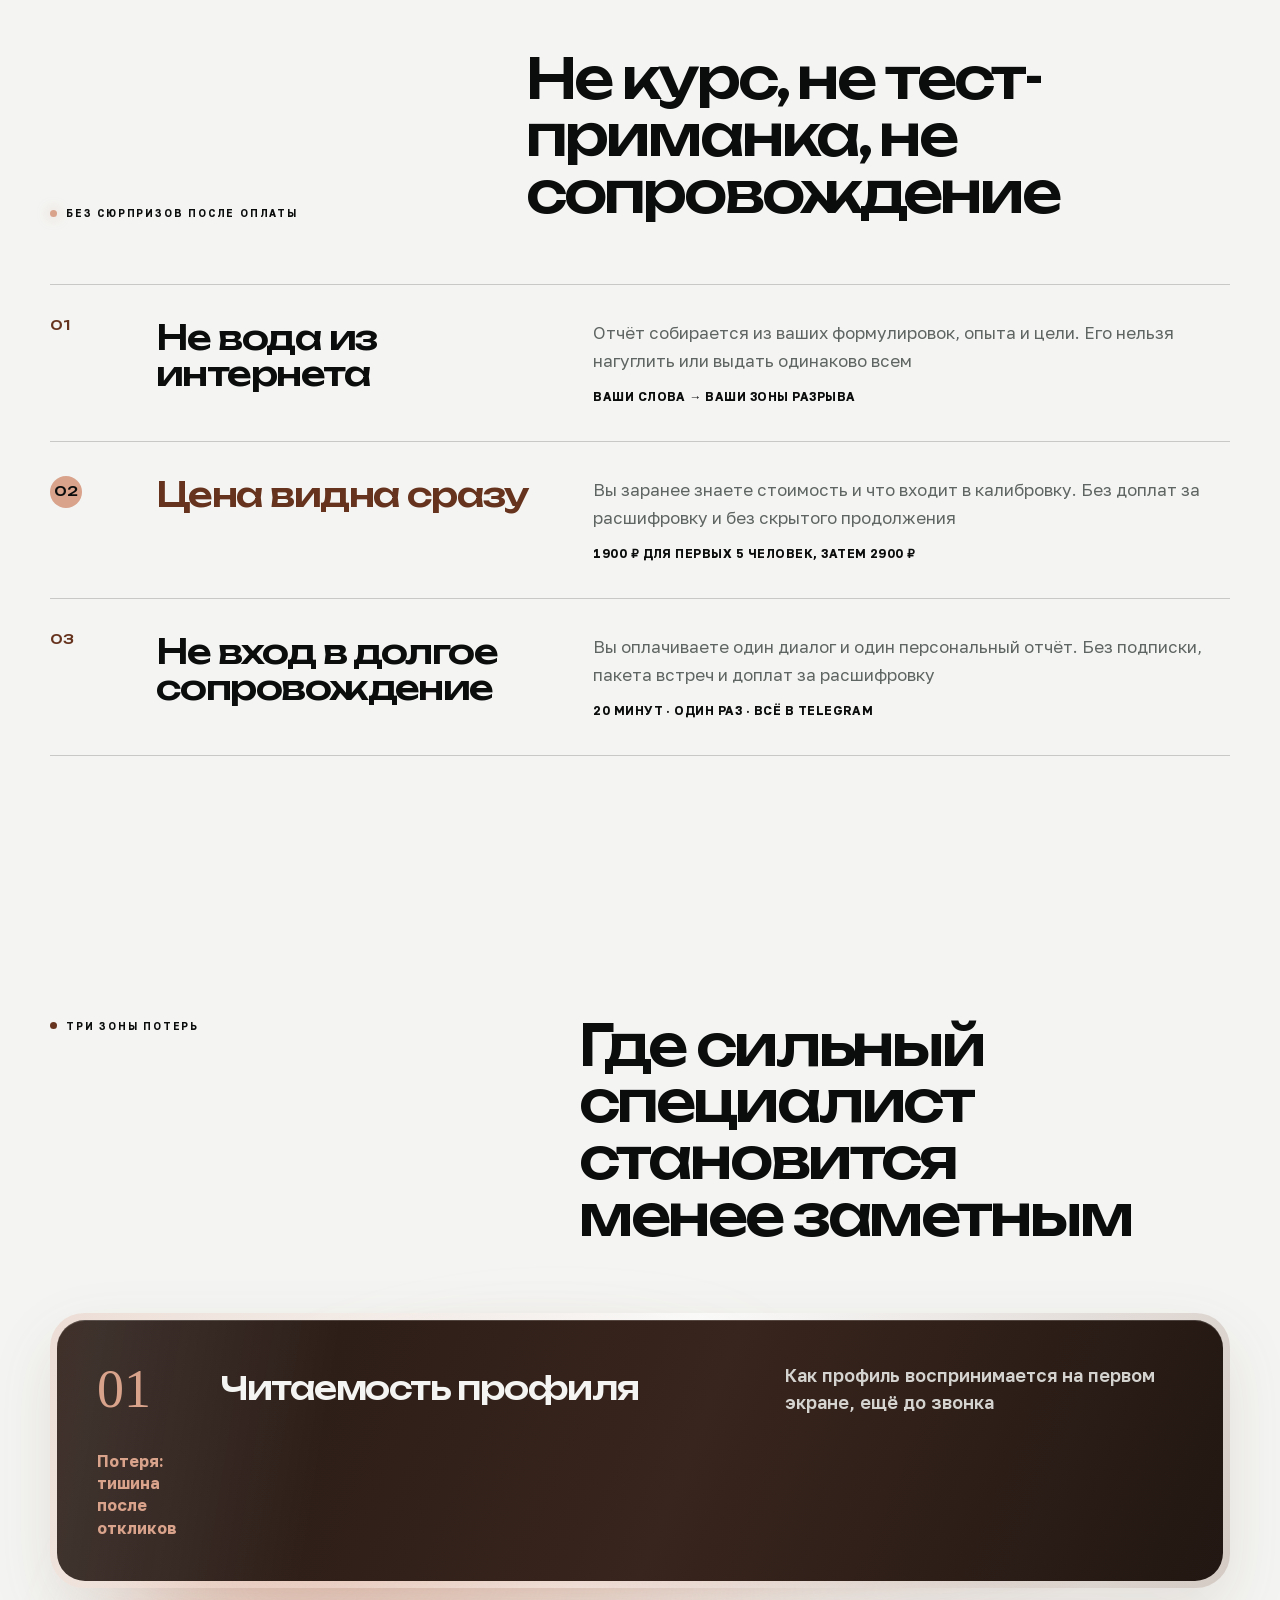
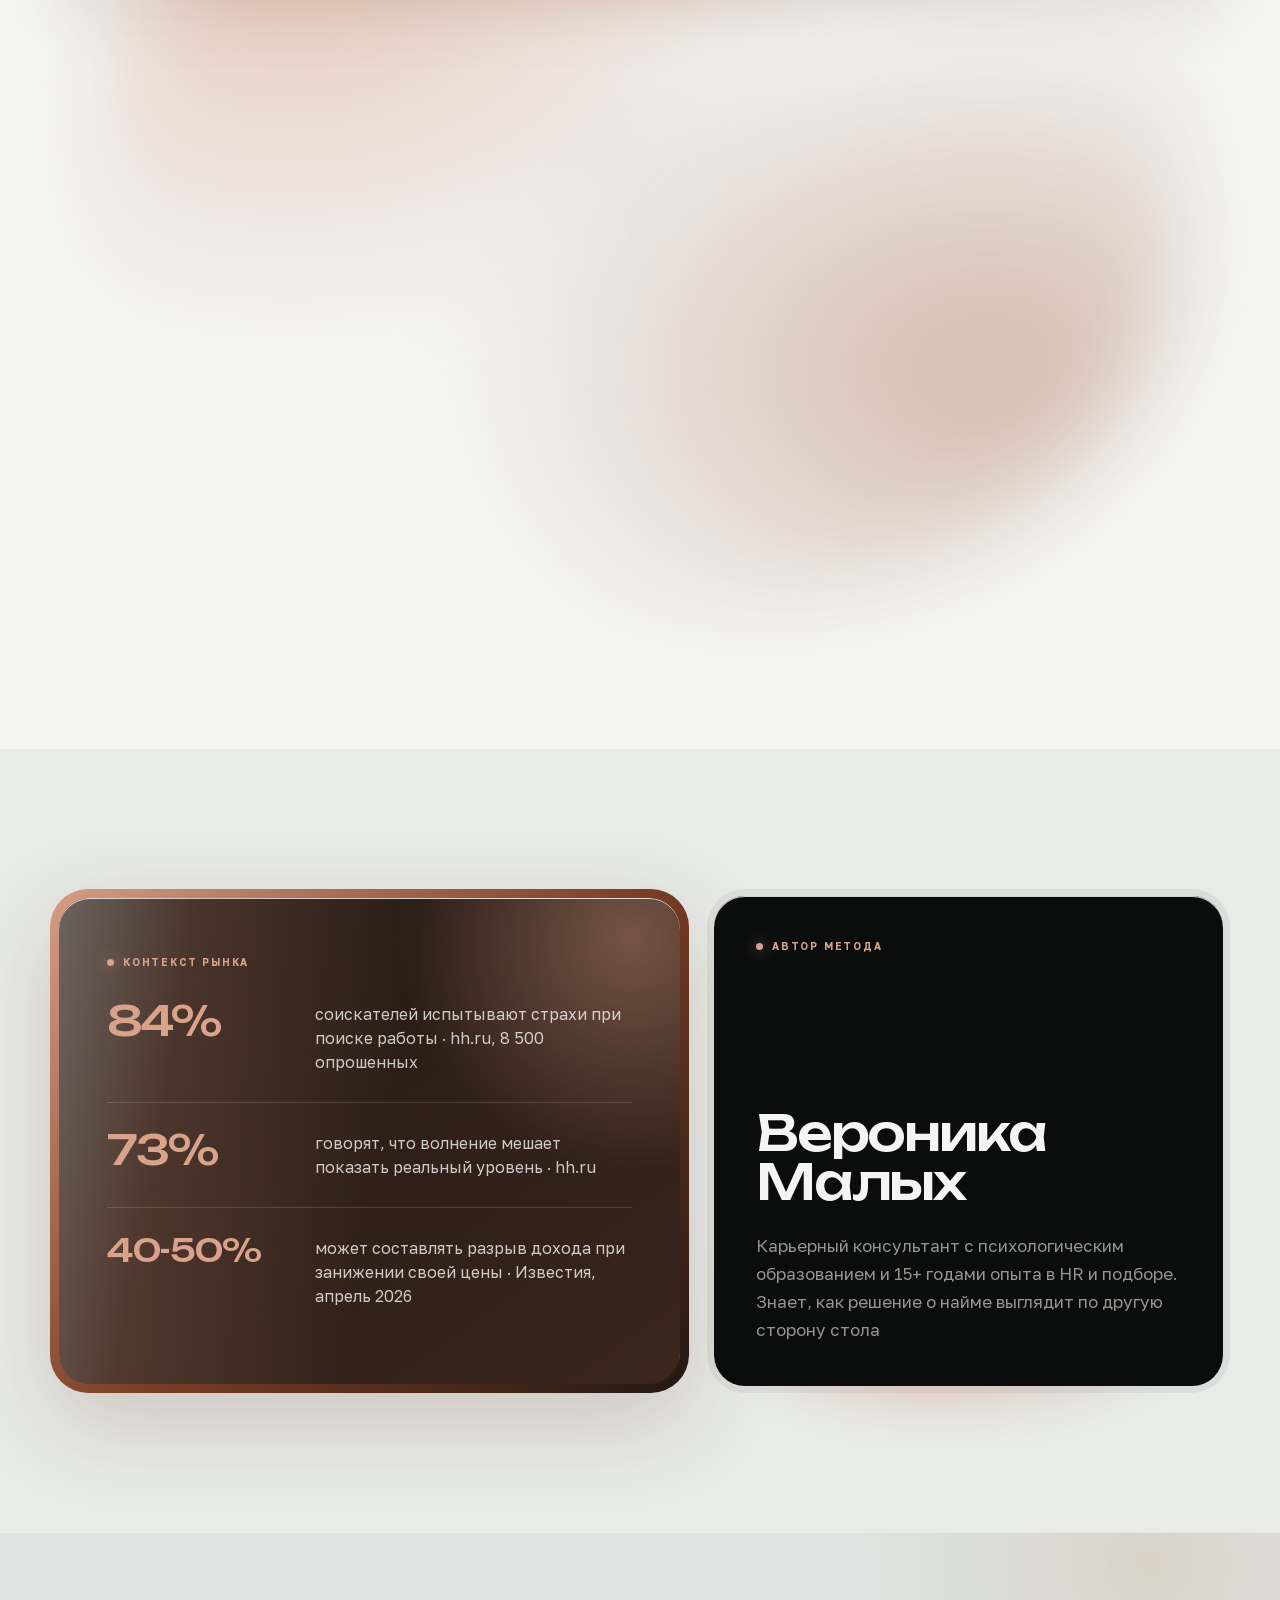
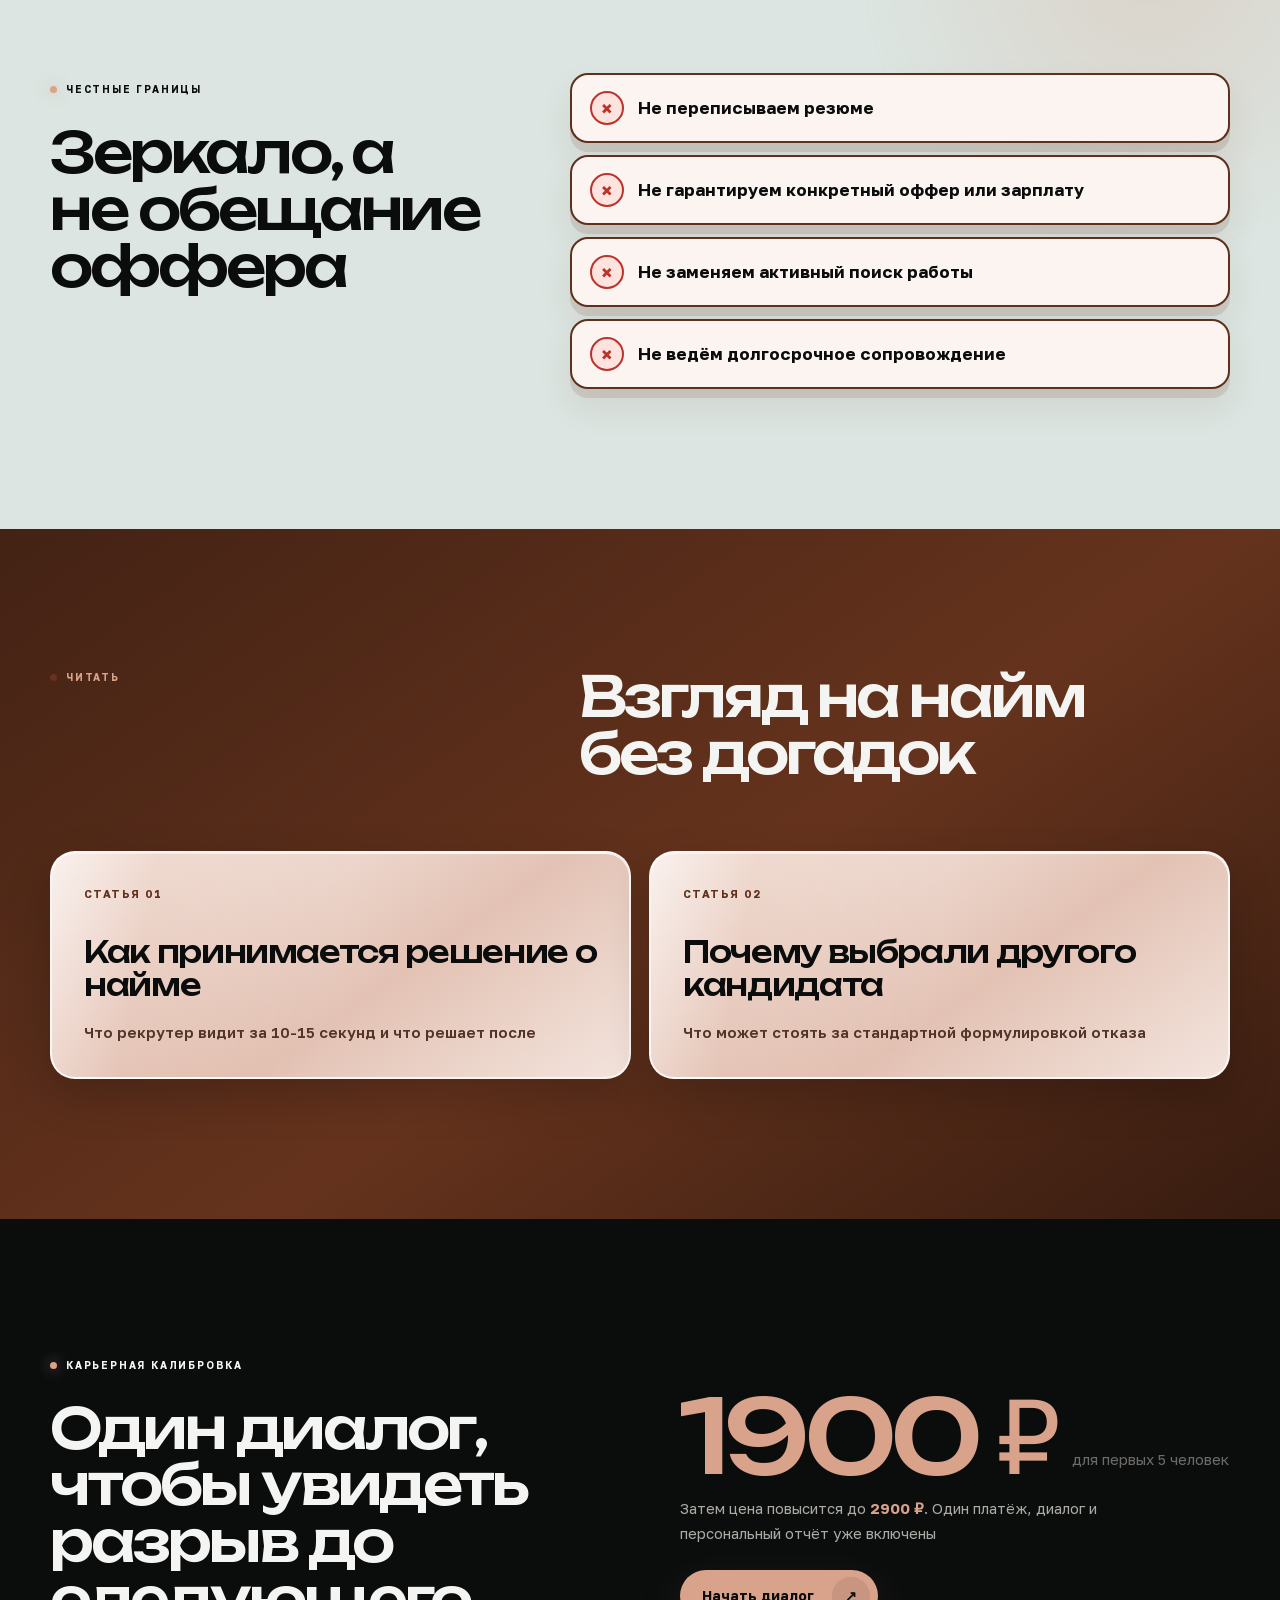
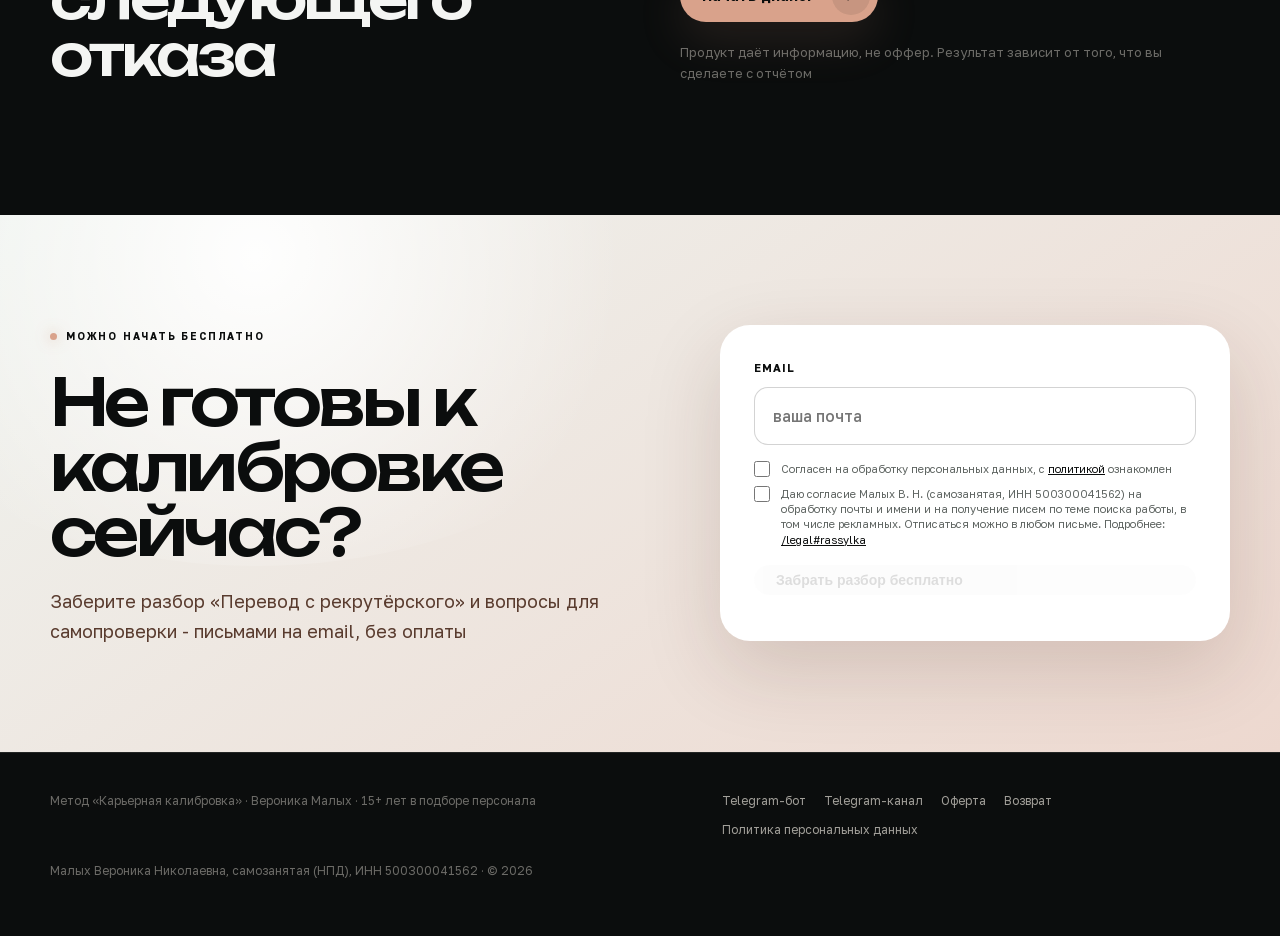
==== commit 30e665a7: "Куки-баннер на всех страницах: согласие один раз, счётчики аналитики только после «Понятно» Co-Autho" ====
--- a/index.html
+++ b/index.html
@@ -367,5 +367,6 @@
   });
 })();
 </script>
+<script src="/cookie-banner.js" defer></script>
 </body>
 </html>
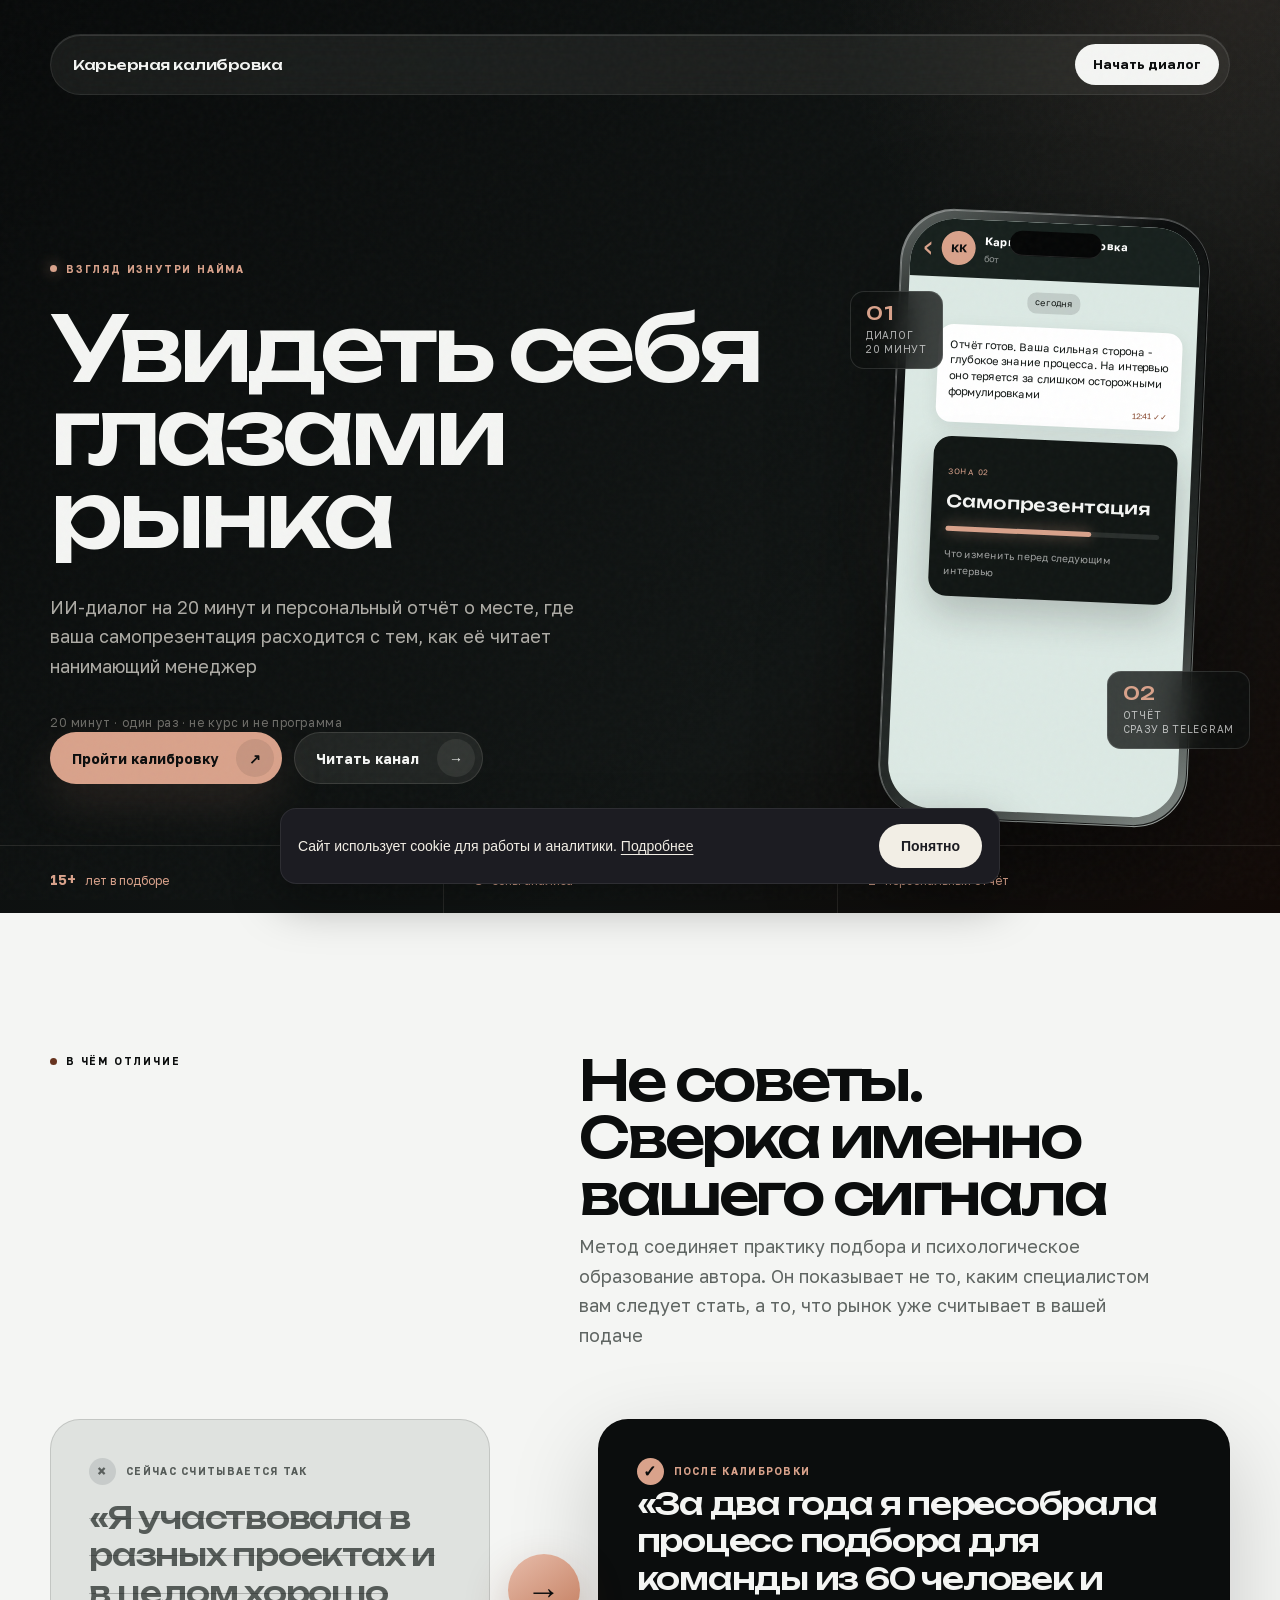
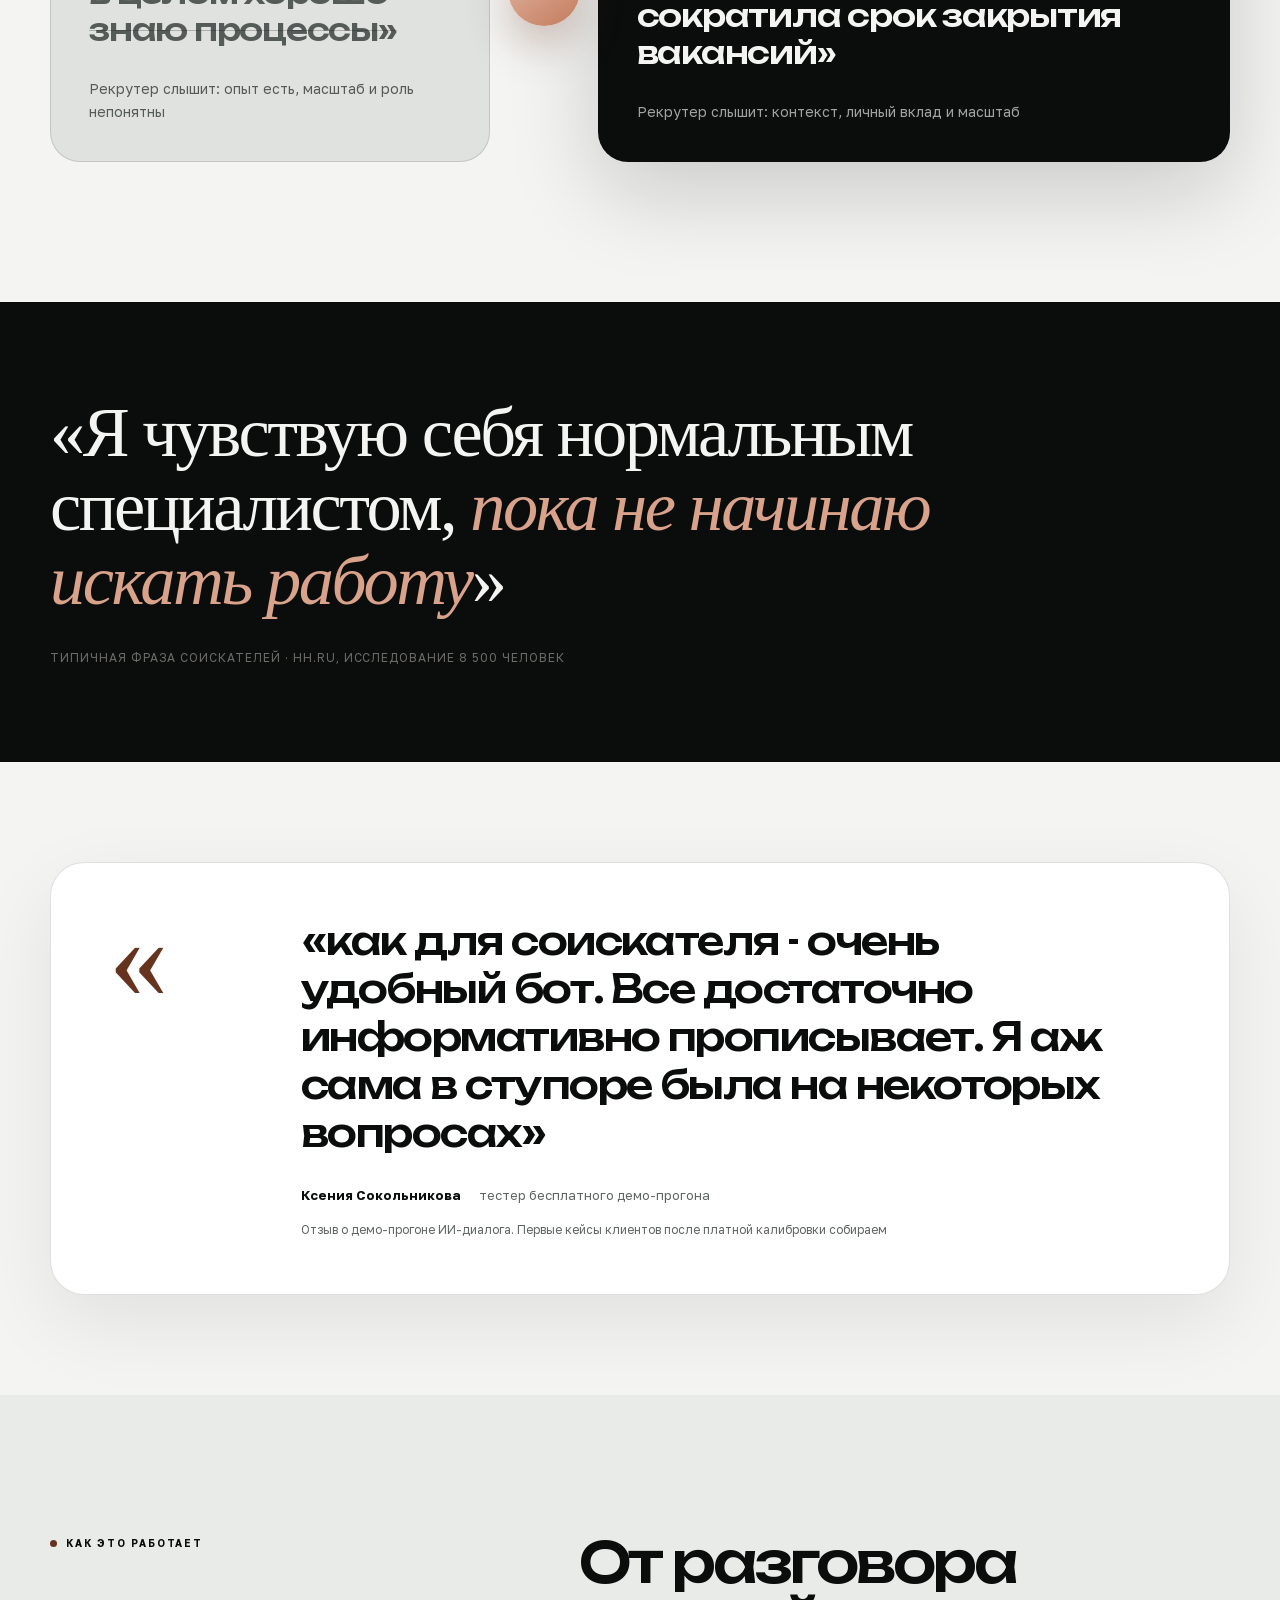
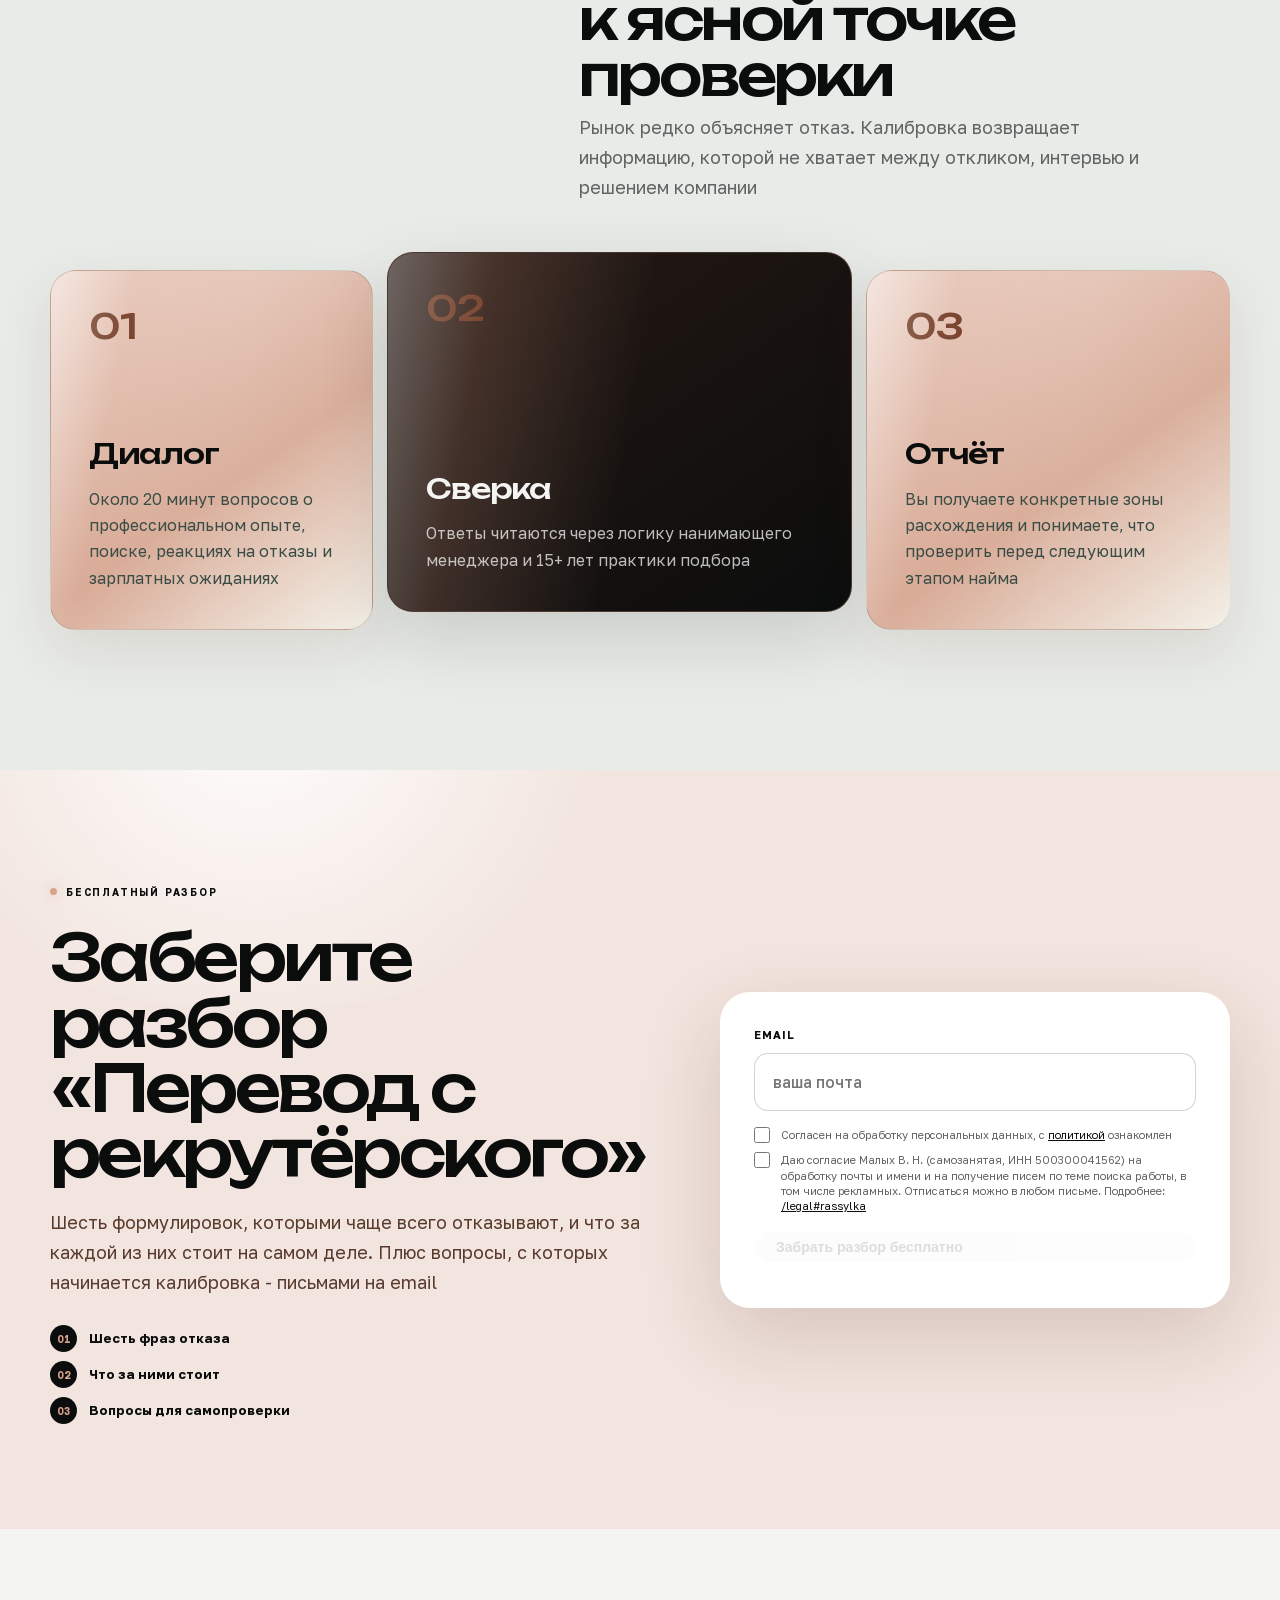
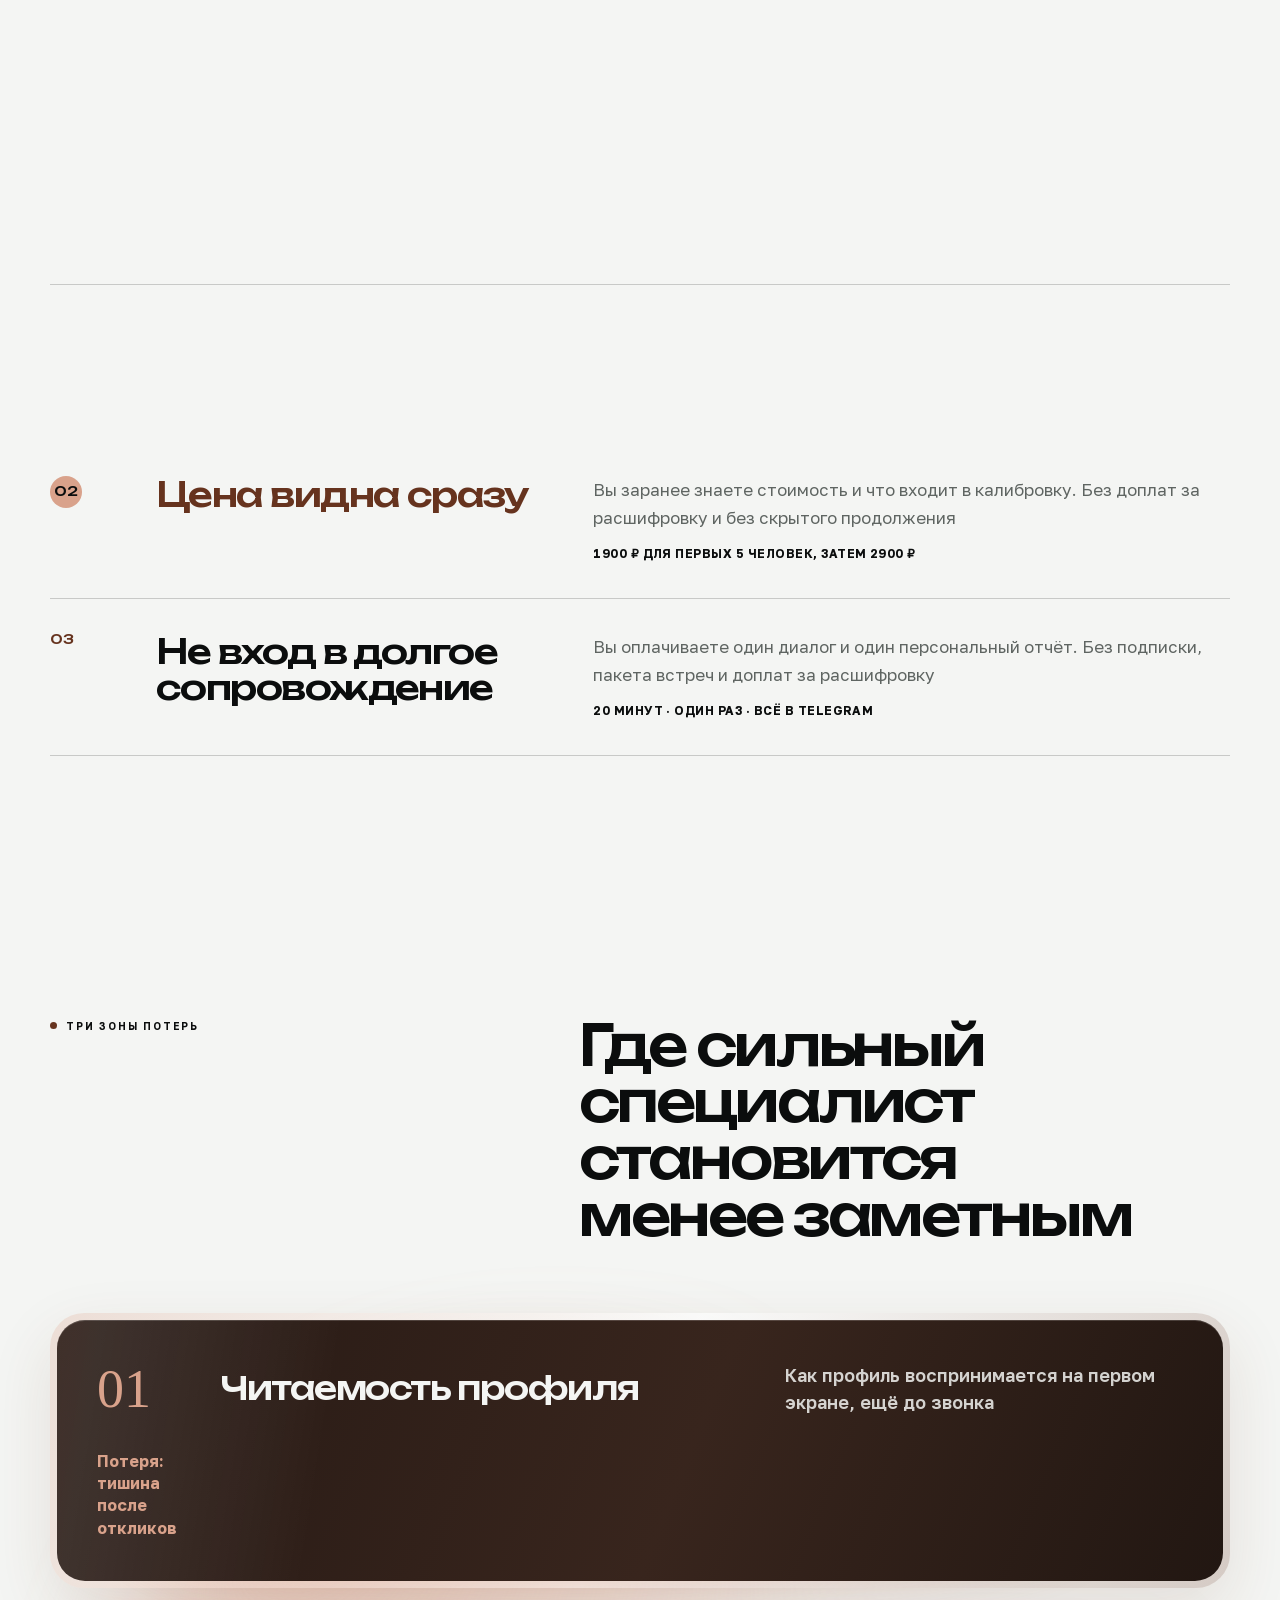
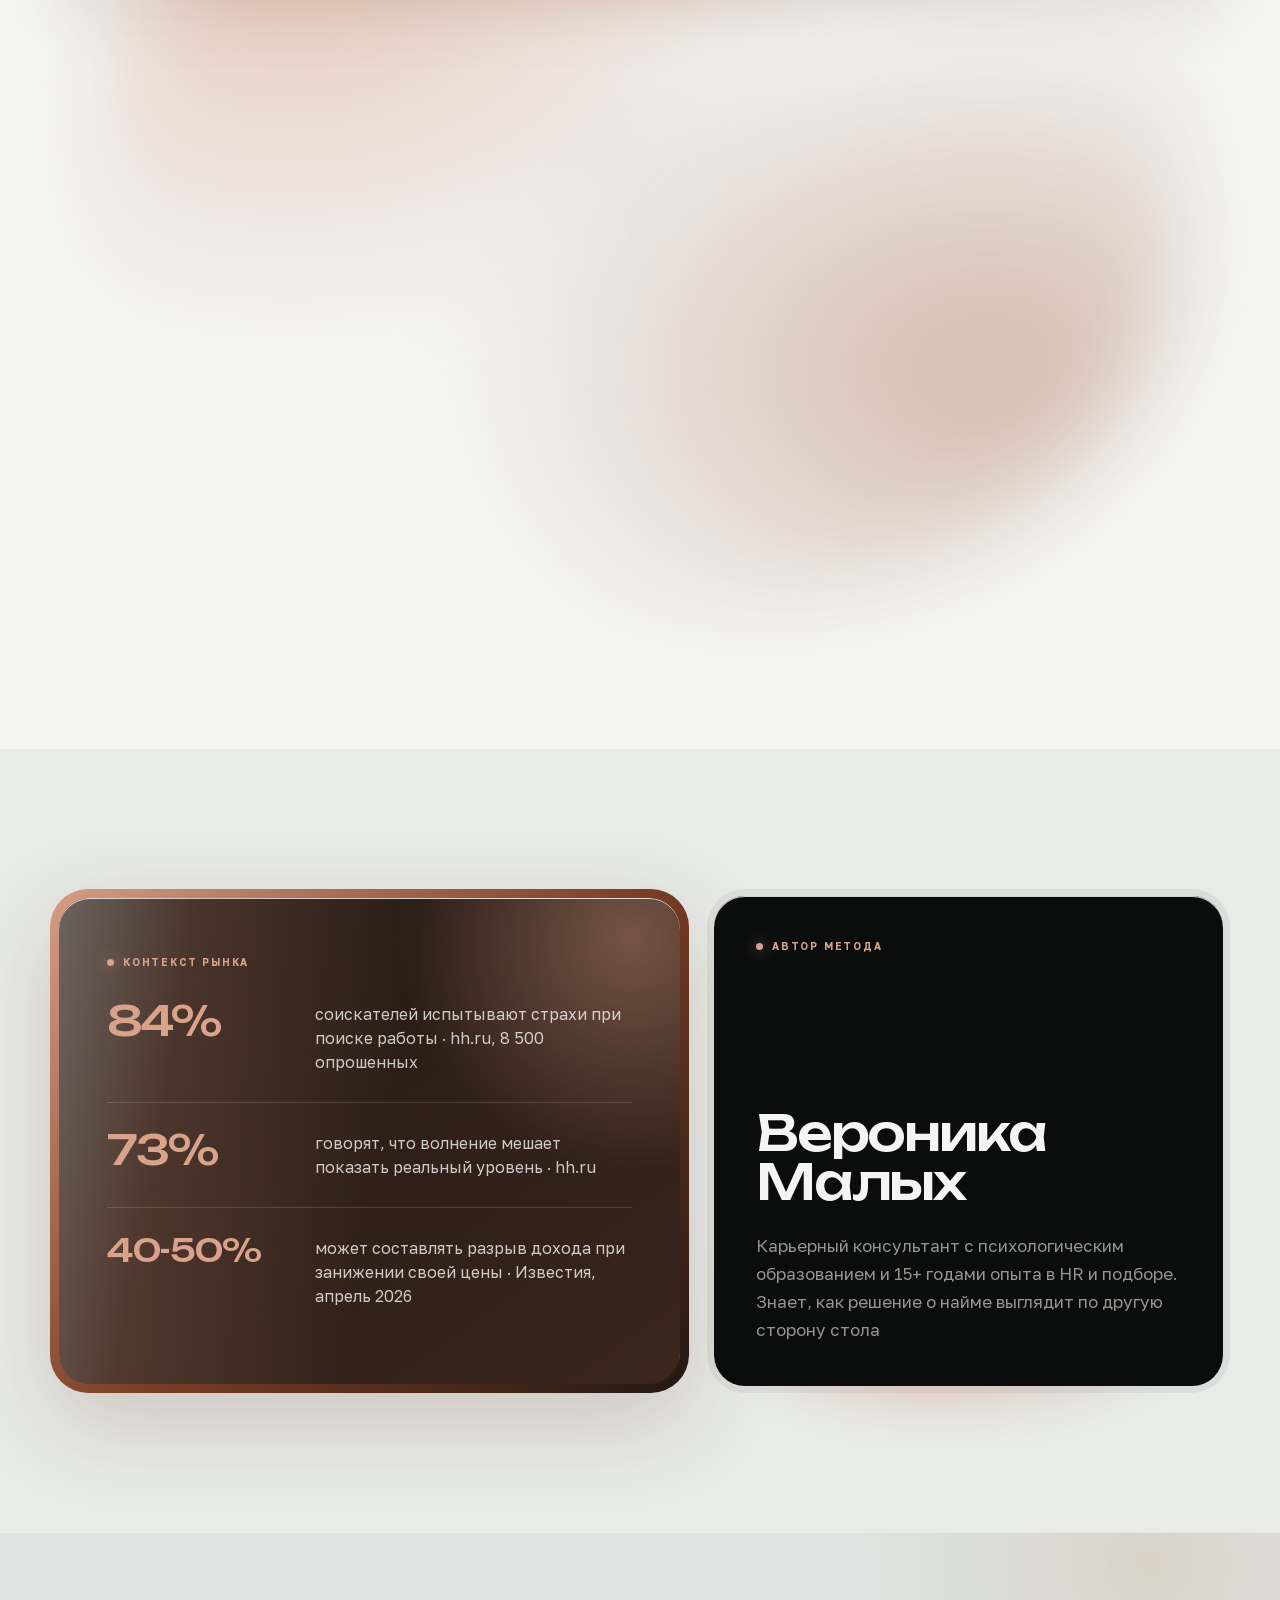
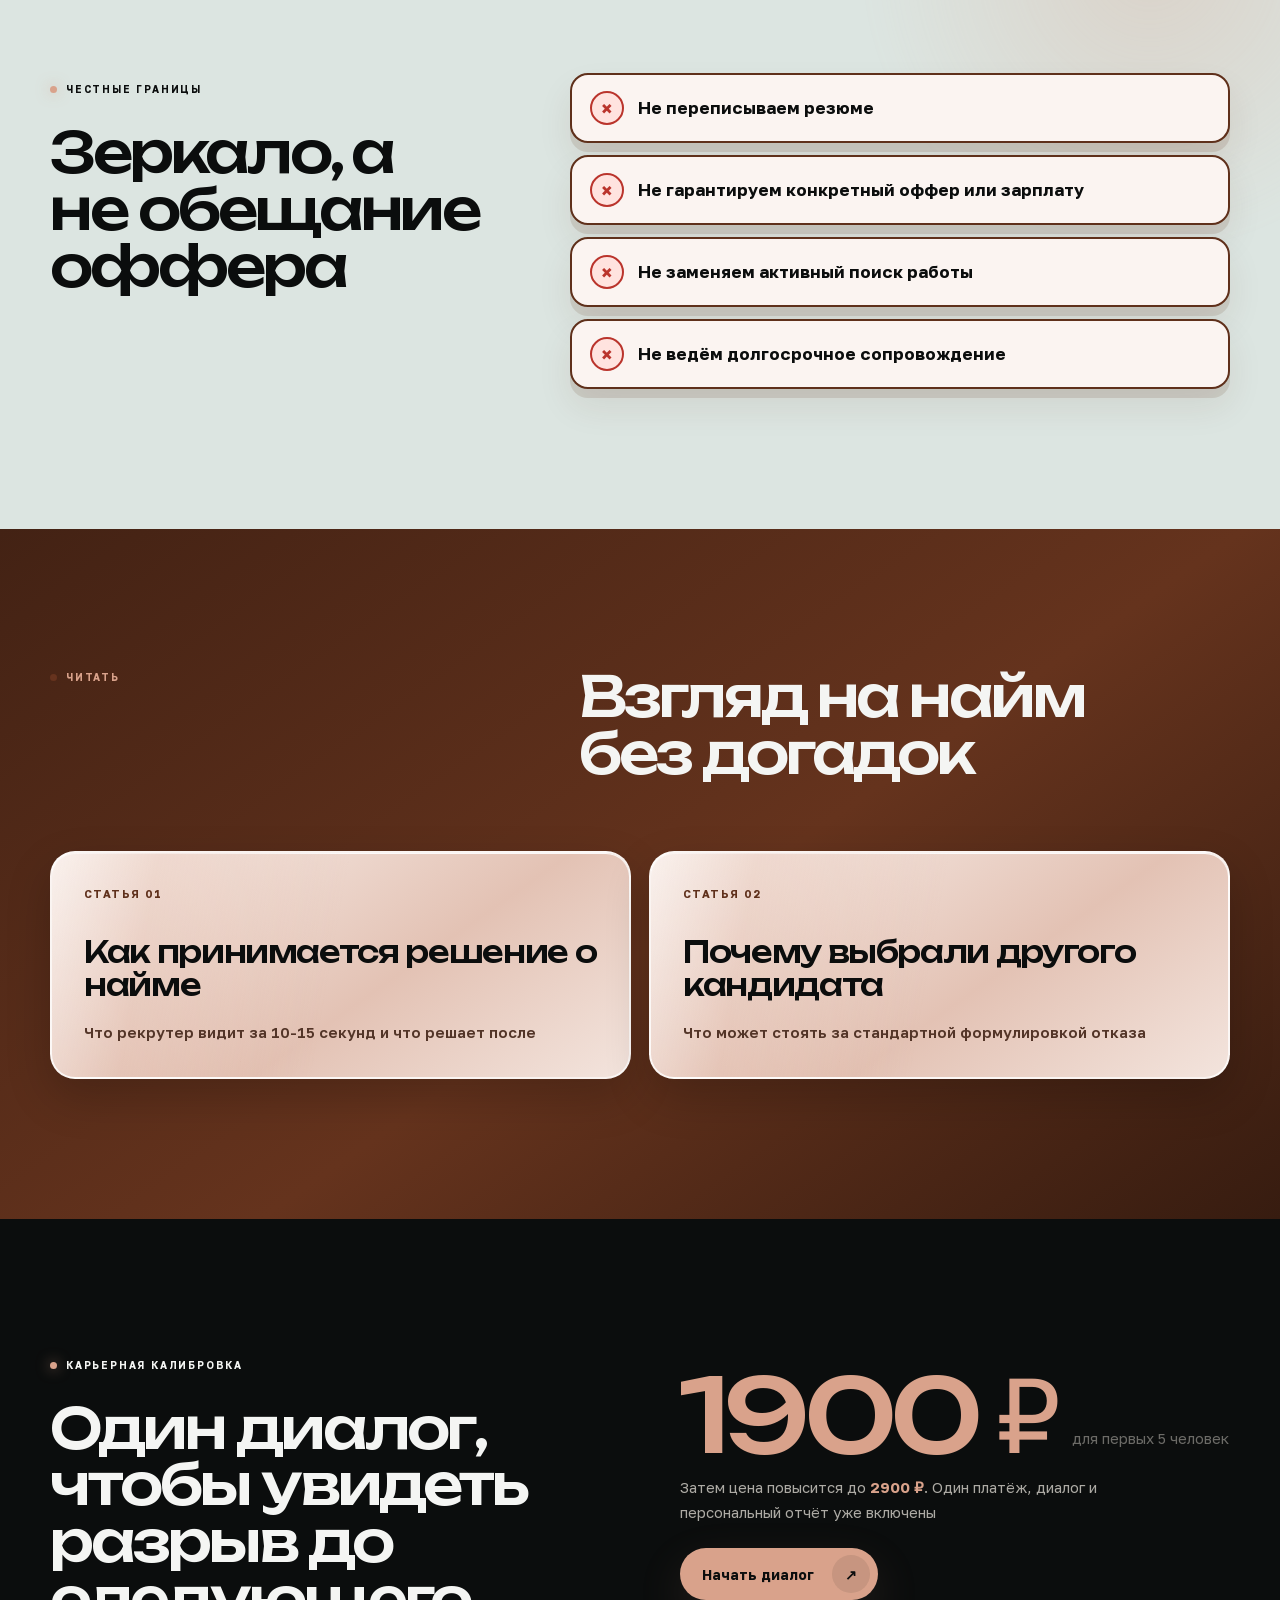
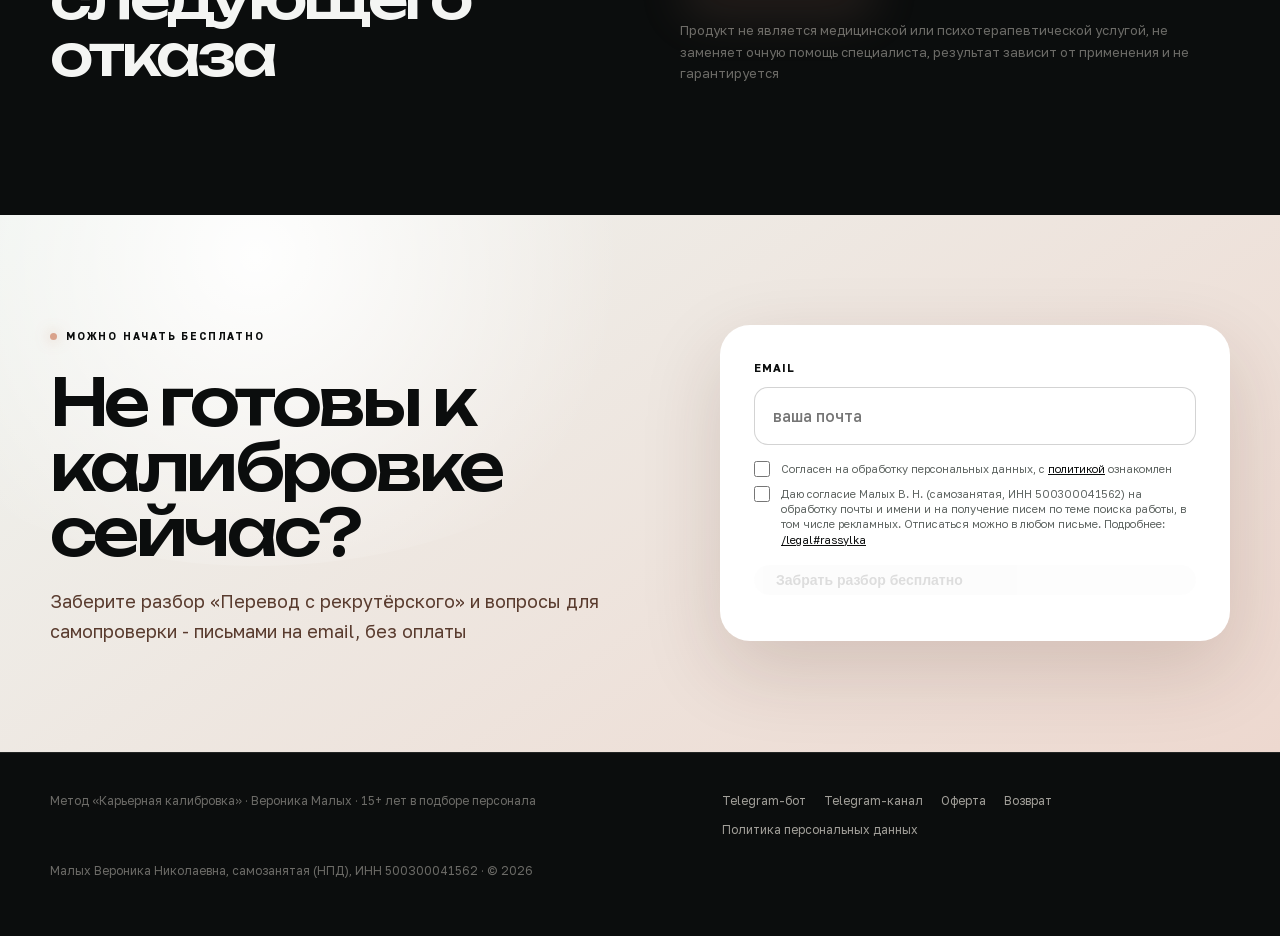
==== commit 29560b39: "Полный дисклеймер на продуктовых страницах и в обеих офертах Co-Authored-By: Claude Fable 5.1 <norep" ====
--- a/index.html
+++ b/index.html
@@ -293,7 +293,7 @@
   <section class="offer">
     <div class="wrap offer-grid">
       <div class="reveal"><span class="eyebrow">Карьерная калибровка</span><h2 class="display" style="margin-top:24px">Один диалог, чтобы увидеть разрыв до следующего отказа</h2></div>
-      <div class="reveal"><div class="price-wrap"><p class="price">1900 ₽</p><p class="price-old">для первых 5 человек</p></div><p class="price-note">Затем цена повысится до <strong>2900 ₽</strong>. Один платёж, диалог и персональный отчёт уже включены</p><a class="button button-primary" href="https://t.me/Kalibrov_ka_bot?start=site_final">Начать диалог <i>↗</i></a><p class="honest" style="margin-top:20px">Продукт даёт информацию, не оффер. Результат зависит от того, что вы сделаете с отчётом</p></div>
+      <div class="reveal"><div class="price-wrap"><p class="price">1900 ₽</p><p class="price-old">для первых 5 человек</p></div><p class="price-note">Затем цена повысится до <strong>2900 ₽</strong>. Один платёж, диалог и персональный отчёт уже включены</p><a class="button button-primary" href="https://t.me/Kalibrov_ka_bot?start=site_final">Начать диалог <i>↗</i></a><p class="honest" style="margin-top:20px">Продукт не является медицинской или психотерапевтической услугой, не заменяет очную помощь специалиста, результат зависит от применения и не гарантируется</p></div>
     </div>
   </section>
 
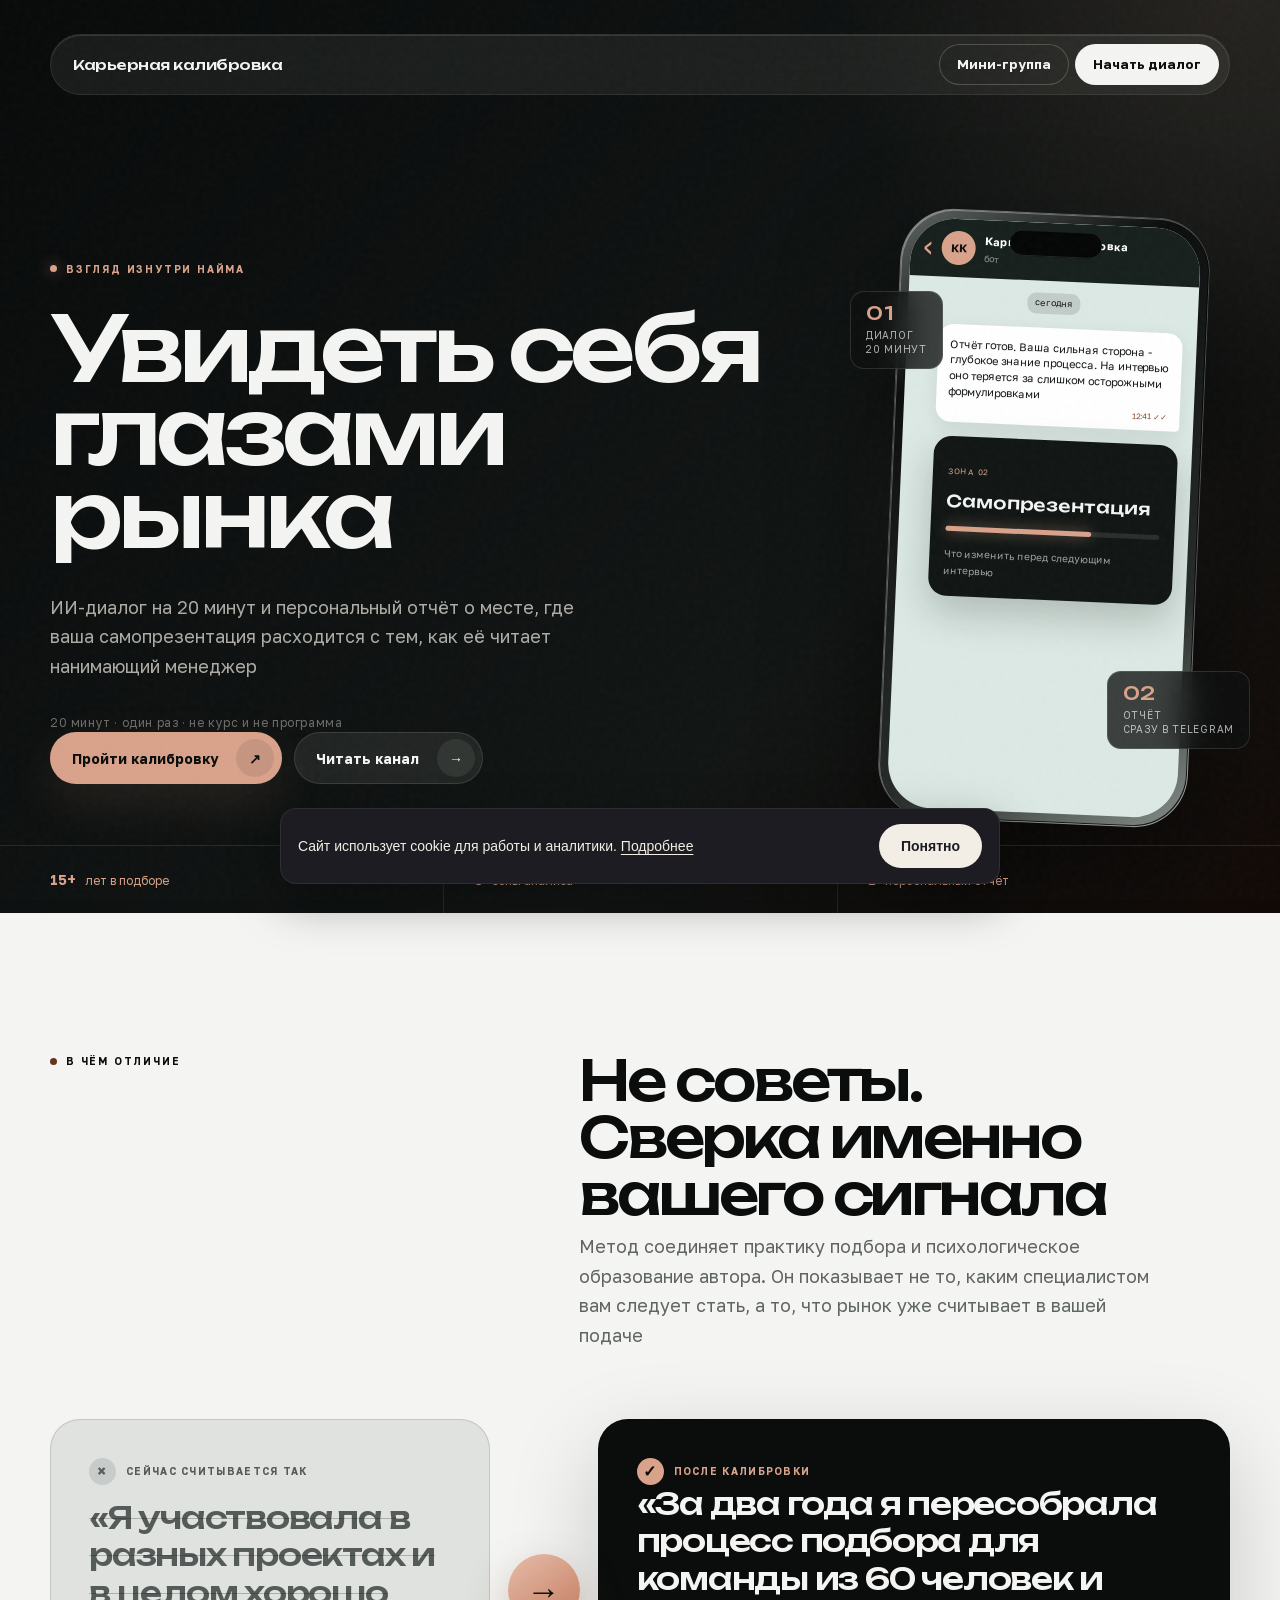
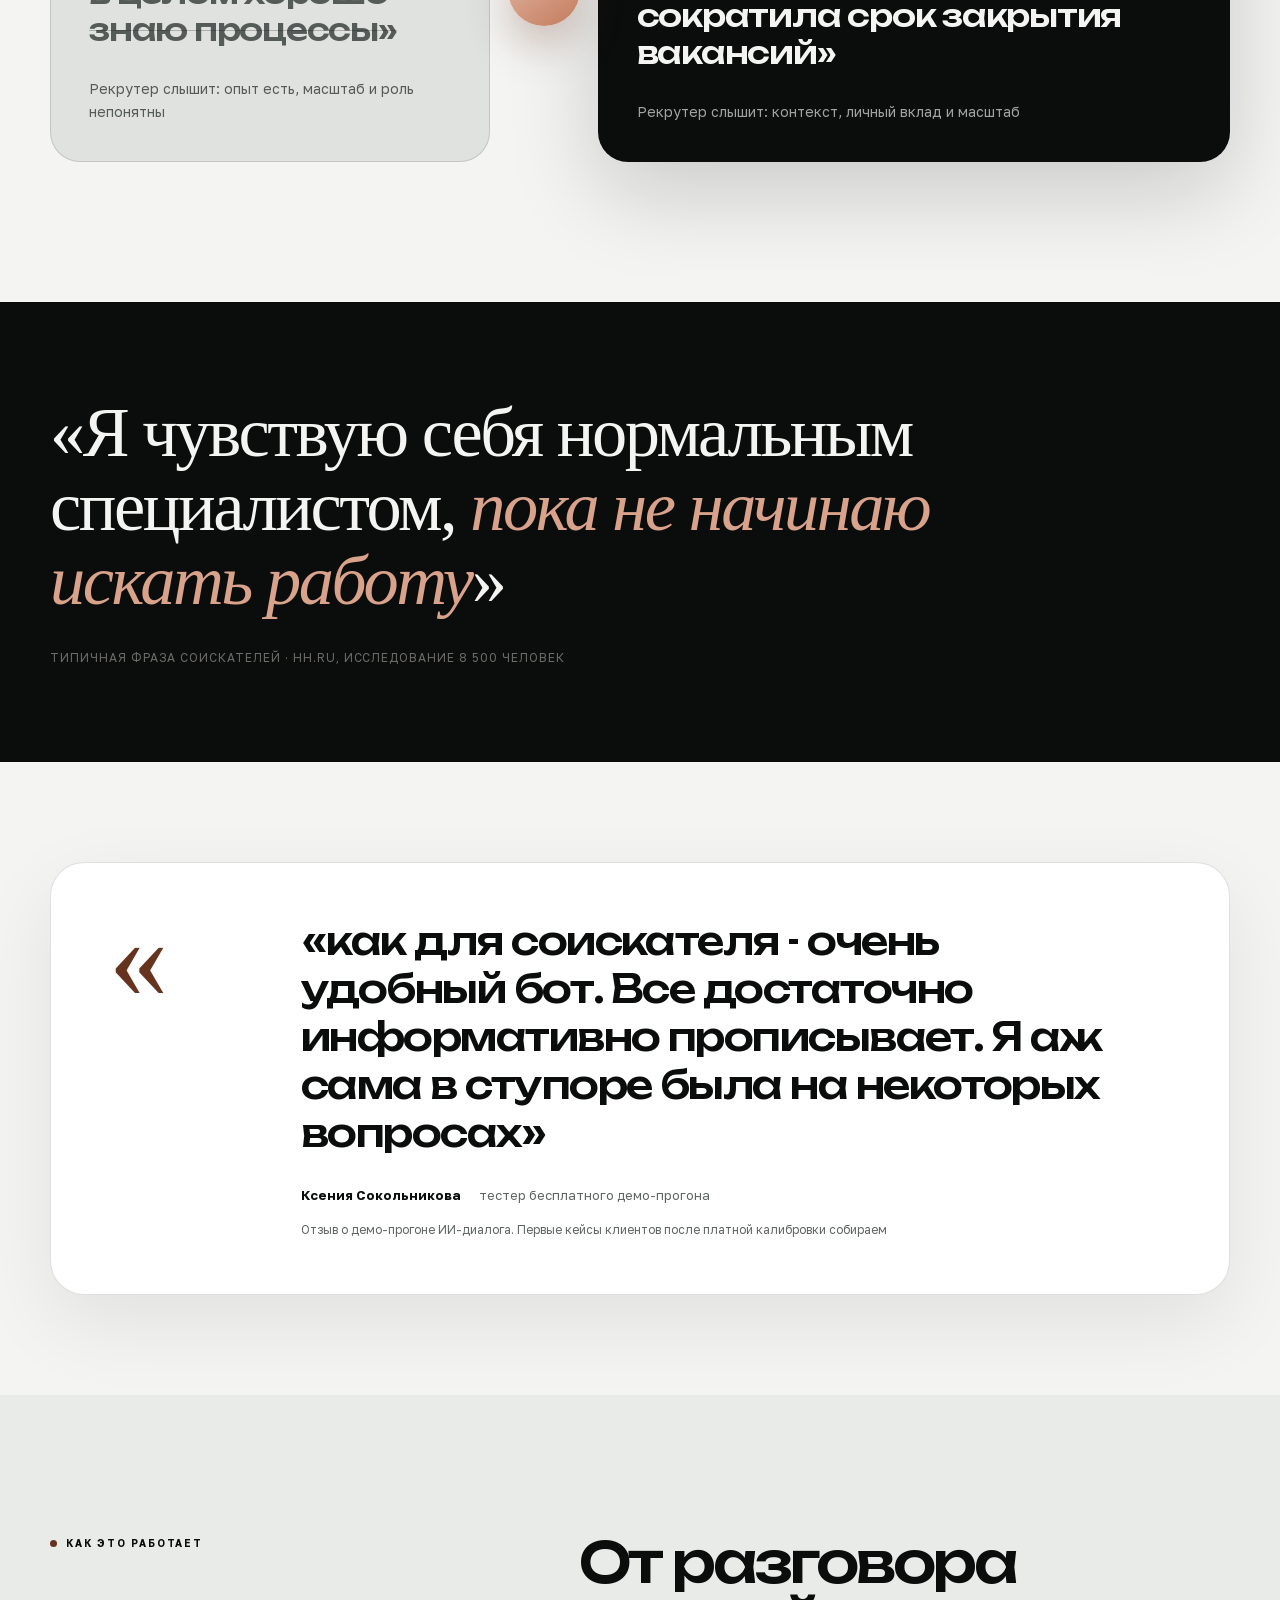
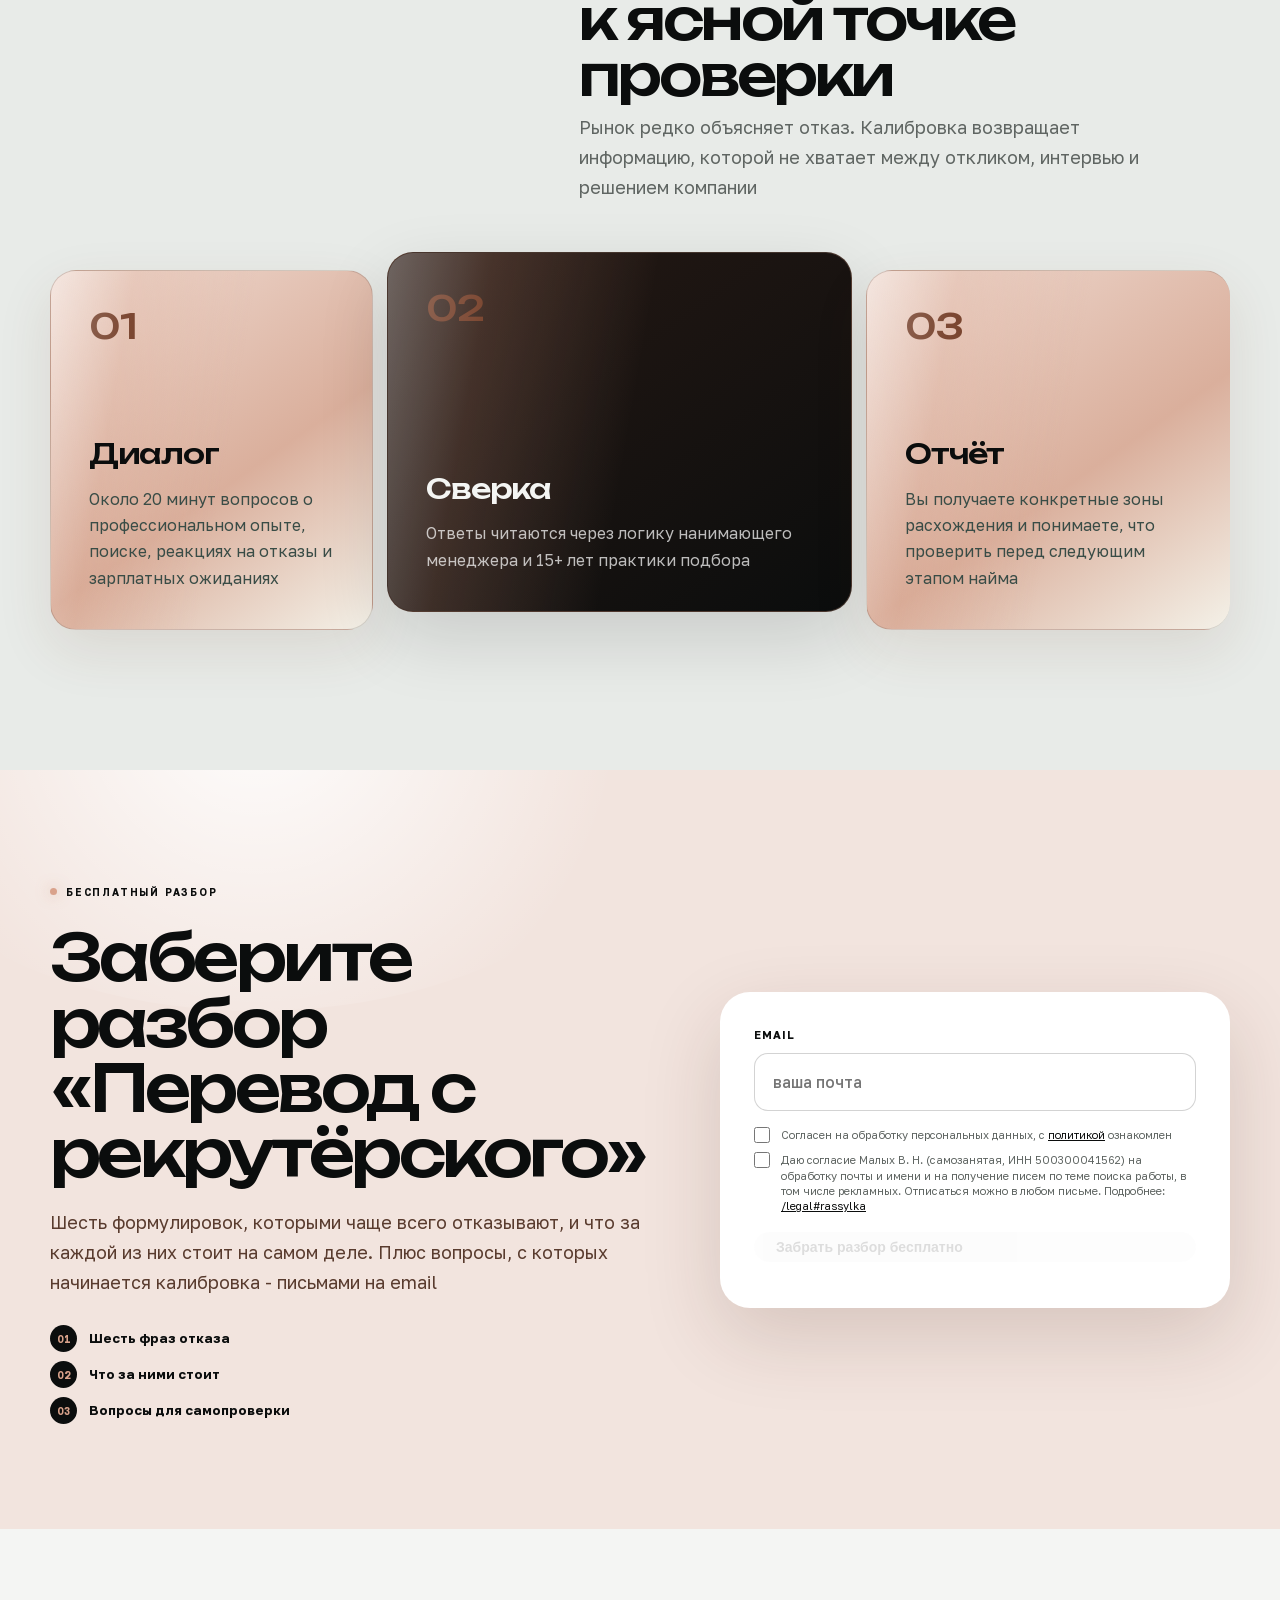
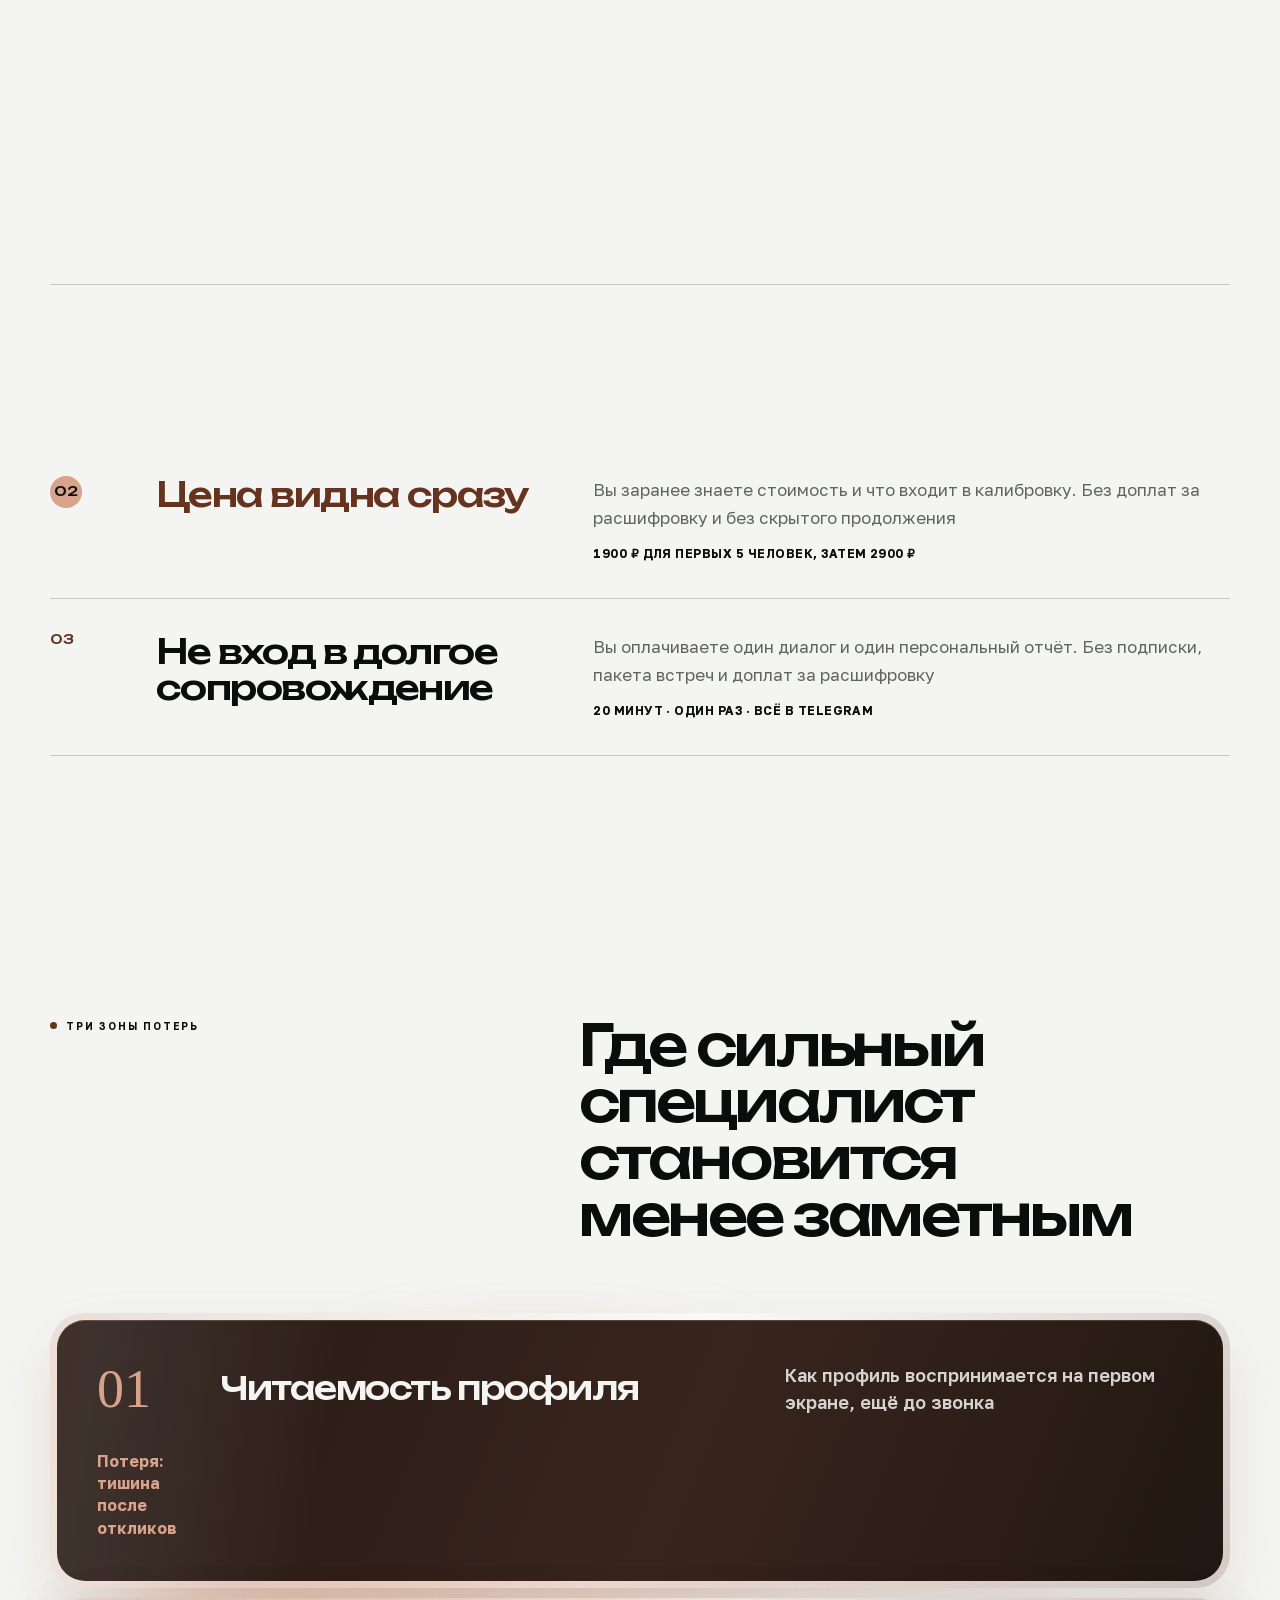
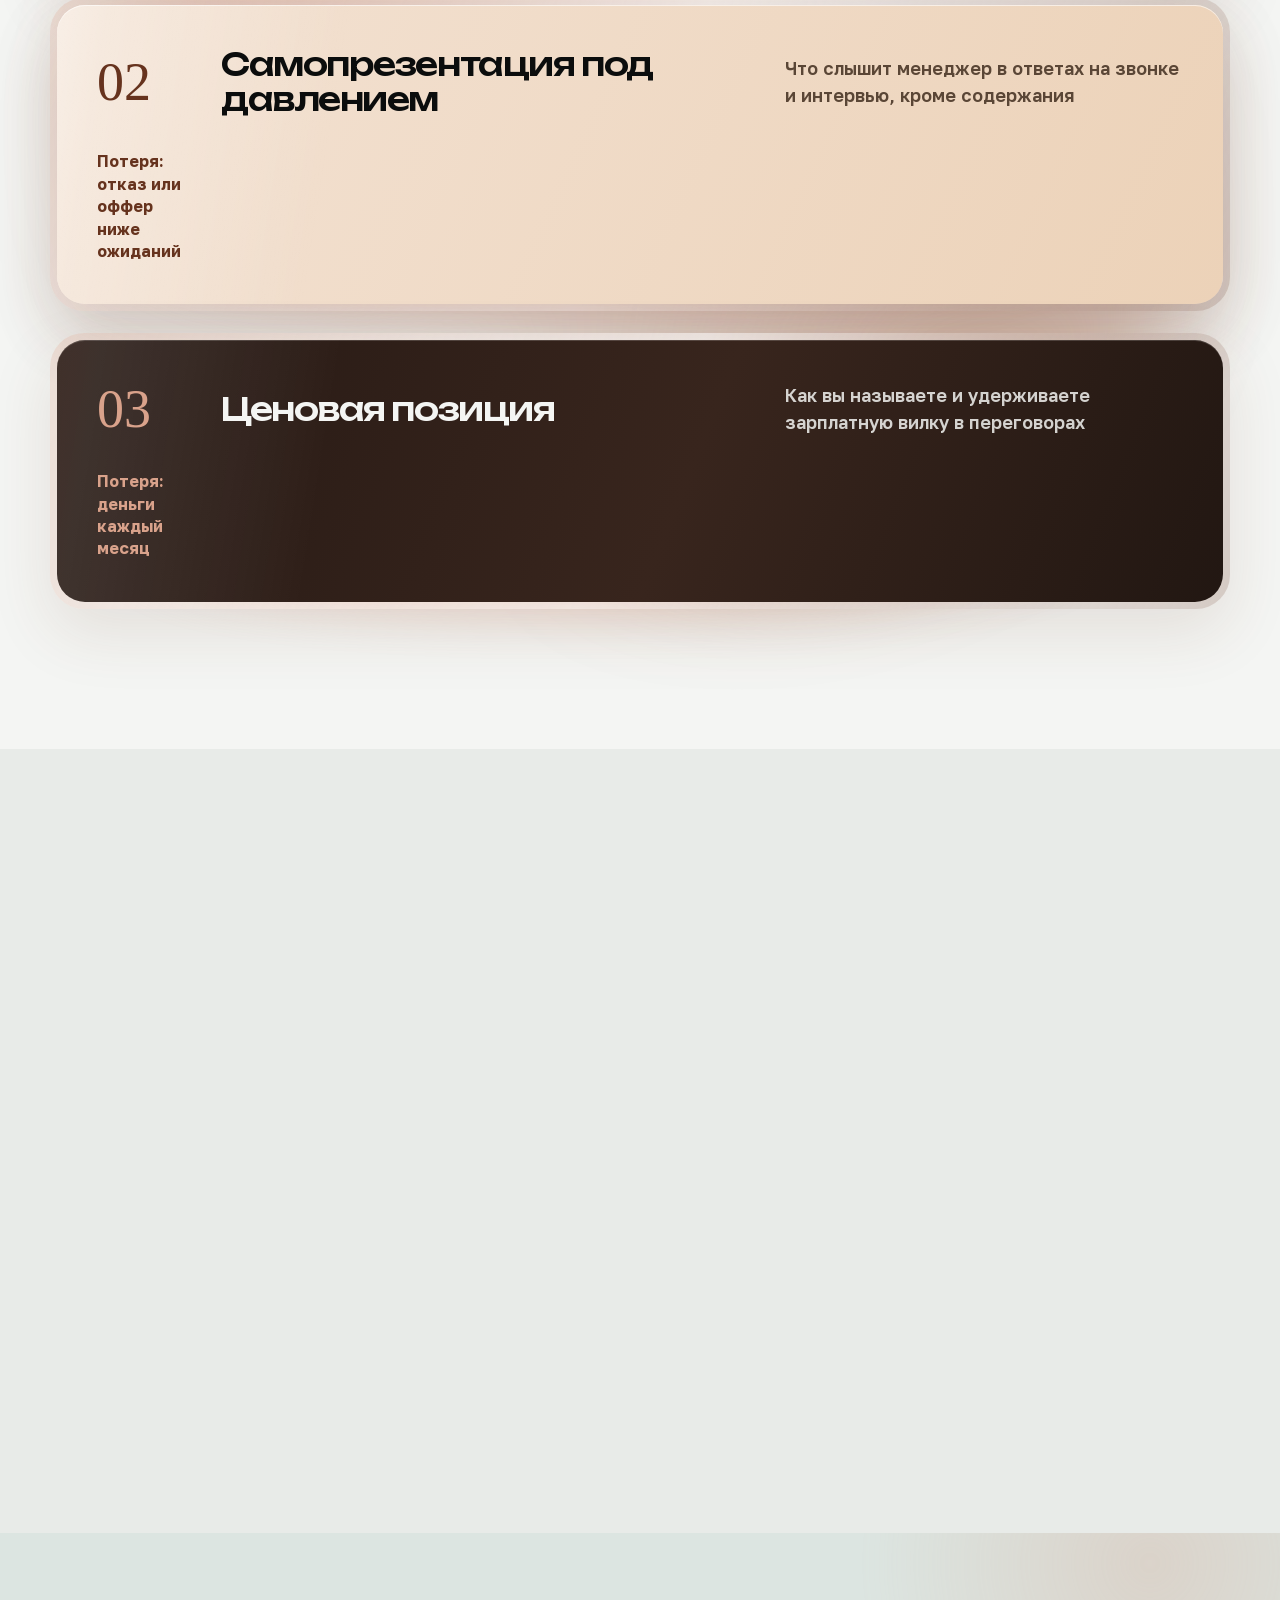
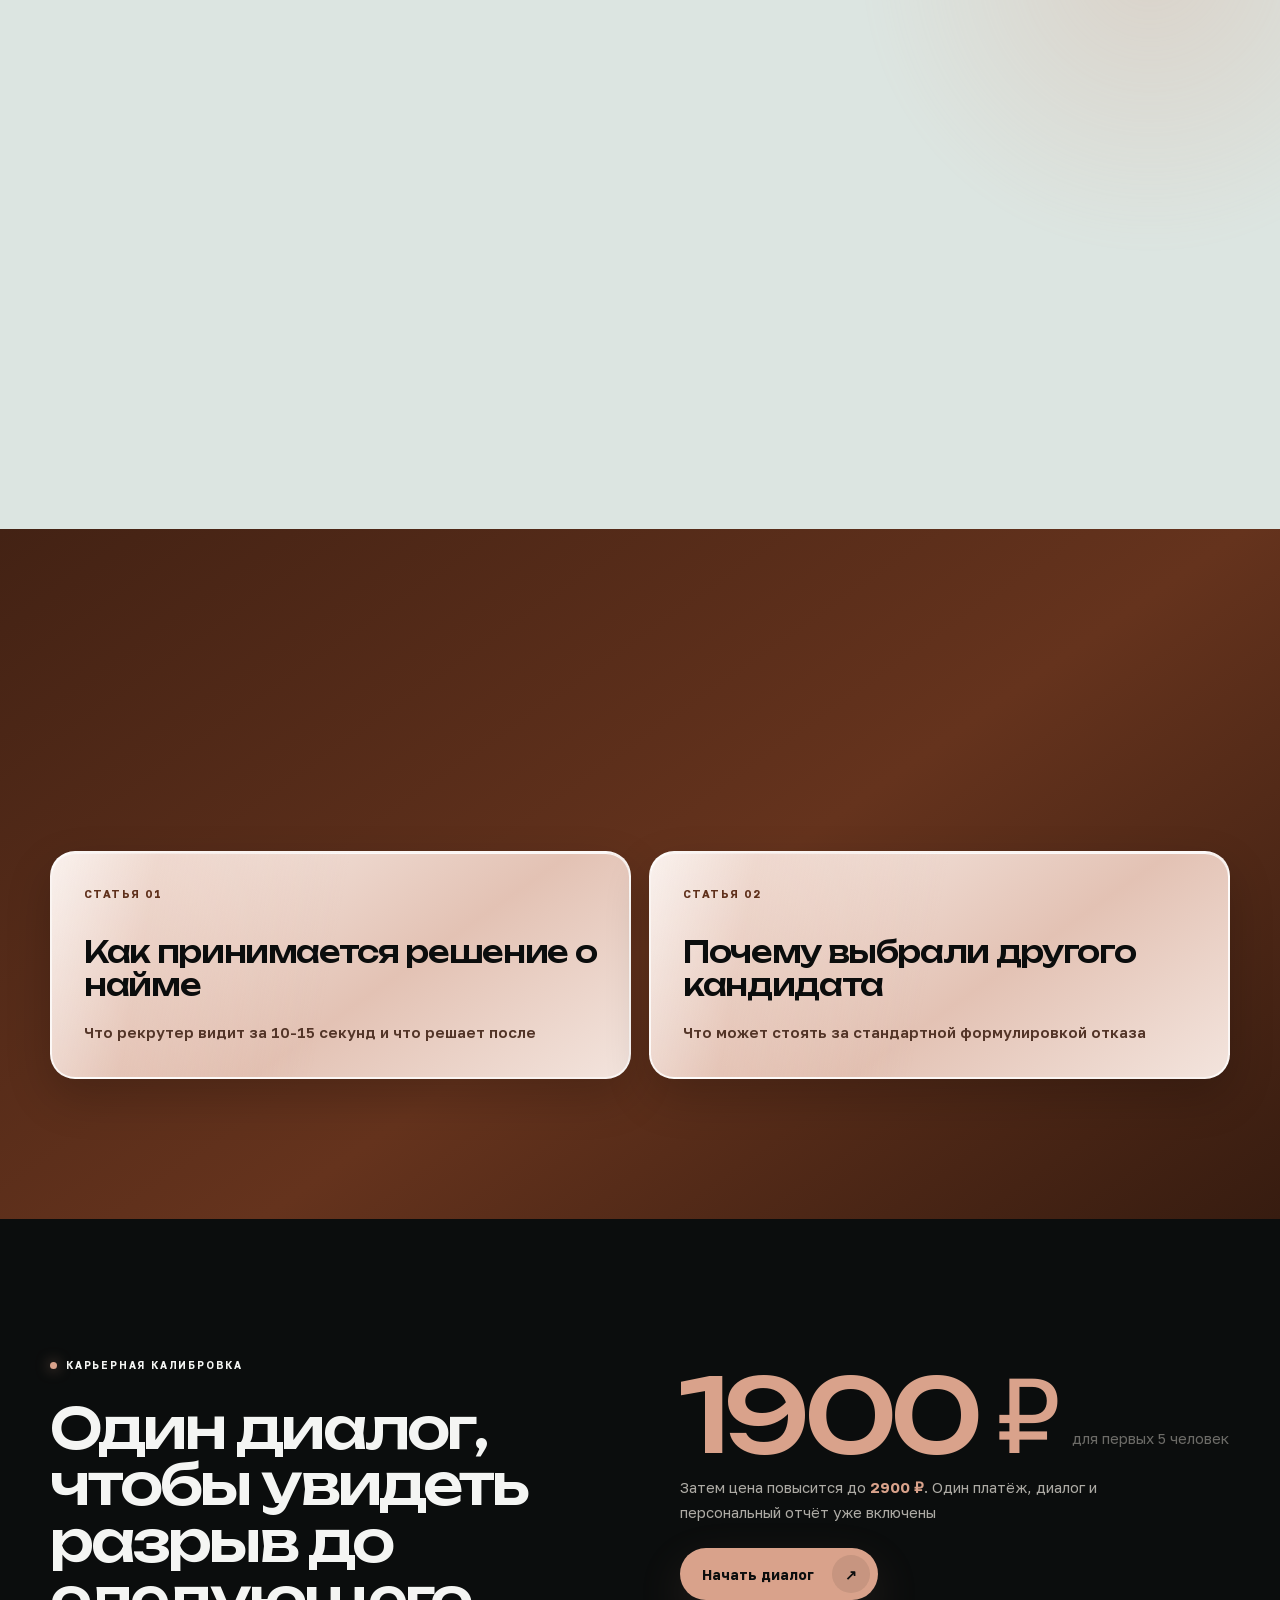
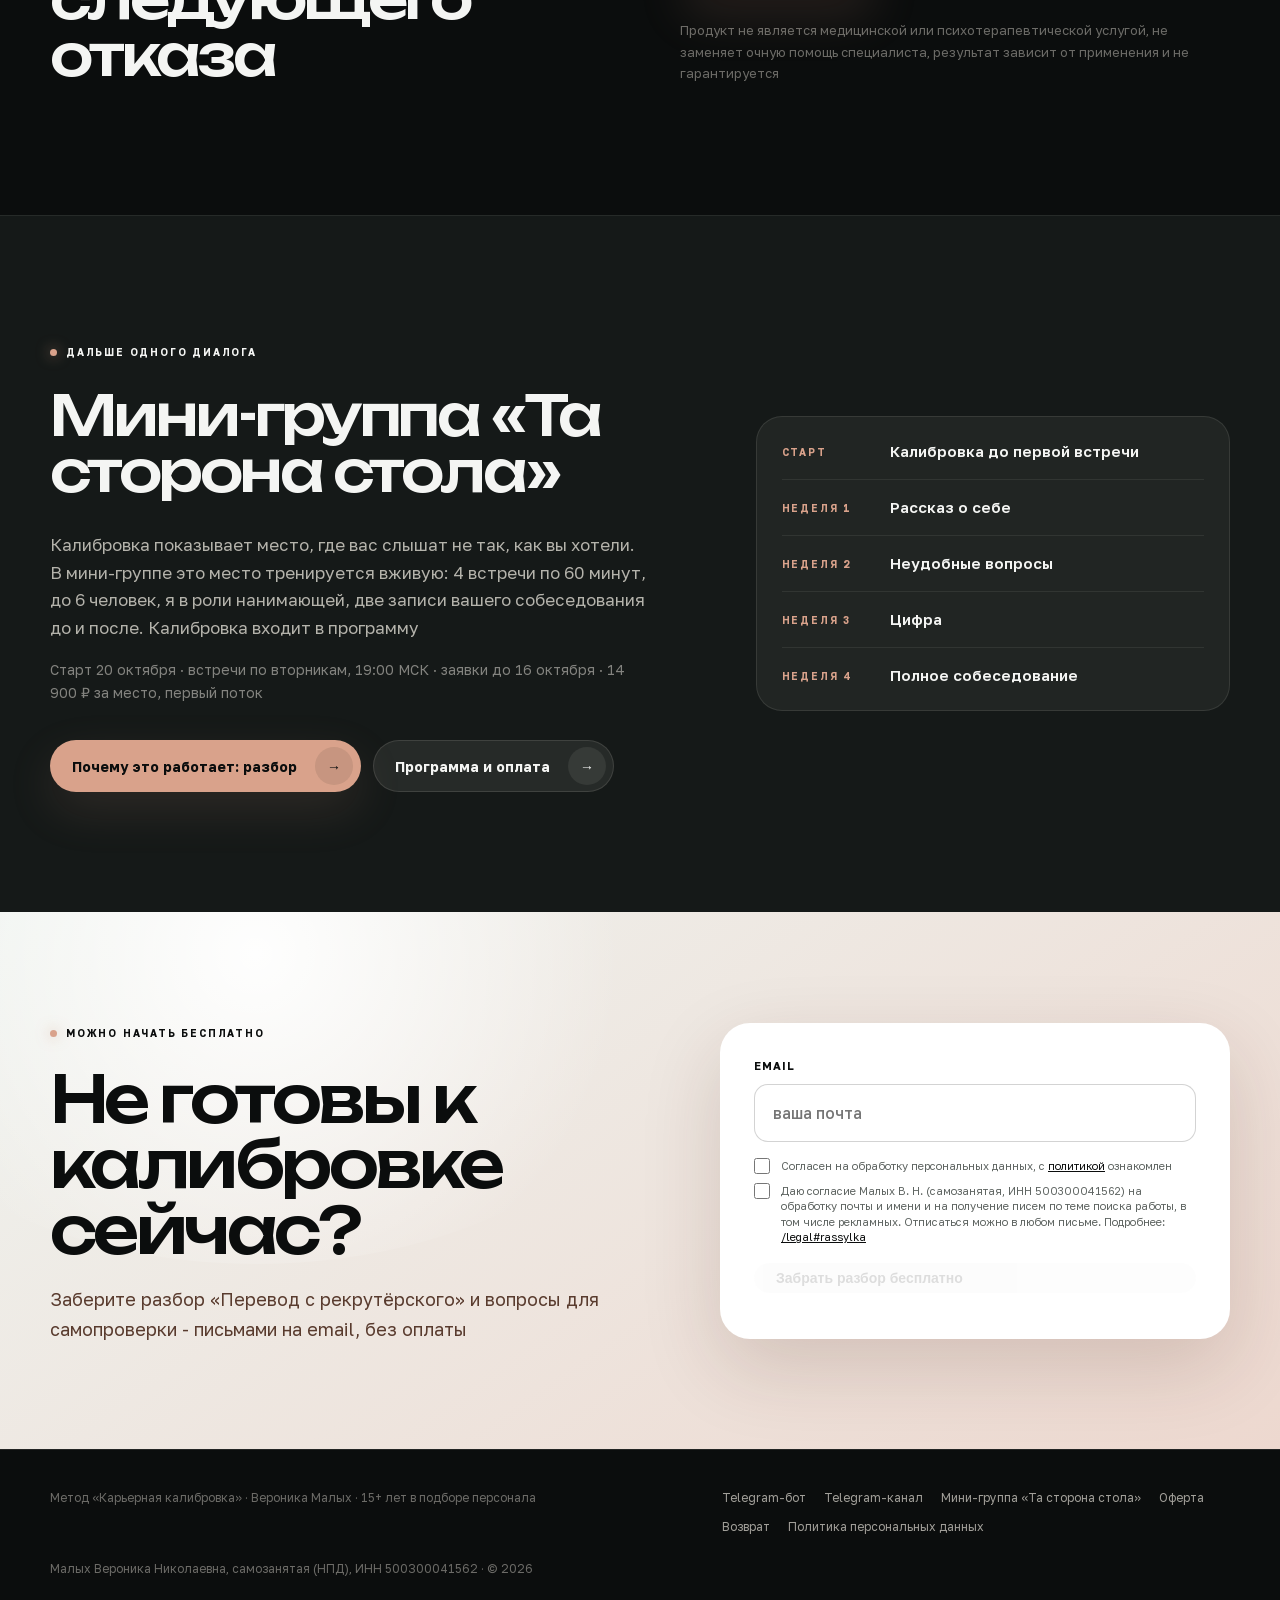
==== commit c392891e: "Путь до денег: КЭВ-разбор внутри сайта, оплата в конце разбора, дорога к кнопке с любого экрана prog" ====
--- a/index.html
+++ b/index.html
@@ -148,6 +148,23 @@
 .difference-item:nth-child(2) .difference-num{display:grid;place-items:center;width:32px;height:32px;border-radius:50%;background:var(--terracotta);color:var(--ink)}
 .difference-item:nth-child(2) h3{color:var(--terracotta-d)}
 @media(prefers-reduced-motion:reduce){.zone-shell:nth-child(2){transform:none}}
+/* 30.09: мост к программе и ссылка в меню */
+.nav-links{display:flex;align-items:center;gap:6px}
+.nav-link-ghost{background:transparent;color:var(--paper);box-shadow:inset 0 0 0 1px rgba(242,238,229,.22)}
+.nav-link-ghost:hover{background:var(--terracotta);color:var(--ink)}
+.program-bridge{padding:120px 0;background:var(--ink-2);color:var(--paper);border-top:1px solid rgba(242,238,229,.08)}
+.program-bridge h2{max-width:680px;margin-top:24px}
+.program-bridge-lead{max-width:600px;margin:30px 0 0;color:rgba(242,238,229,.72);font-size:17px;line-height:1.62}
+.program-bridge-meta{max-width:600px;margin:18px 0 0;color:rgba(242,238,229,.5);font-size:14px;line-height:1.6}
+.program-bridge .actions{margin-top:36px}
+.program-bridge .wrap{display:grid;grid-template-columns:1.15fr .85fr;gap:64px;align-items:center}
+.program-bridge-card{border-radius:26px;padding:8px 26px;background:rgba(242,238,229,.05);box-shadow:inset 0 0 0 1px rgba(242,238,229,.1)}
+.program-bridge-row{display:grid;grid-template-columns:92px 1fr;gap:16px;padding:17px 0;border-top:1px solid rgba(242,238,229,.08);font-size:15px;line-height:1.4}
+.program-bridge-row:first-child{border-top:0}
+.program-bridge-row span{font-size:10px;font-weight:700;letter-spacing:.18em;text-transform:uppercase;color:var(--terracotta);padding-top:4px}
+.program-bridge-row b{font-weight:600;color:var(--paper)}
+@media(max-width:900px){.program-bridge .wrap{grid-template-columns:1fr;gap:40px}}
+@media(max-width:640px){.nav-link-ghost{display:none}.program-bridge{padding:84px 0}.program-bridge-row{grid-template-columns:80px 1fr;font-size:14px}}
 </style>
 </head>
 <body>
@@ -157,7 +174,10 @@
 <header class="hero">
   <nav class="nav" aria-label="Основная навигация">
     <span class="brand">Карьерная калибровка</span>
-    <a class="nav-link" href="https://t.me/Kalibrov_ka_bot?start=site_nav">Начать диалог</a>
+    <div class="nav-links">
+      <a class="nav-link nav-link-ghost" href="/programma.html">Мини-группа</a>
+      <a class="nav-link" href="https://t.me/Kalibrov_ka_bot?start=site_nav">Начать диалог</a>
+    </div>
   </nav>
   <div class="wrap hero-grid" id="content">
     <div class="hero-copy reveal">
@@ -298,6 +318,29 @@
   </section>
 
   <!-- 04.09: публичный путь Unisender (raw POST/hash и embed-виджет) упирается в капчу DDoS-Guard - форма ниже шлёт email на свой /api/subscribe (Timeweb), он вызывает Unisender API напрямую -->
+  <!-- 30.09: дорога к программе «Та сторона стола»: калибровка → разбор (КЭВ) → страница программы и оплата -->
+  <section class="program-bridge" aria-labelledby="program-bridge-title">
+    <div class="wrap">
+      <div class="reveal">
+        <span class="eyebrow">Дальше одного диалога</span>
+        <h2 class="display" id="program-bridge-title">Мини-группа «Та сторона стола»</h2>
+        <p class="program-bridge-lead">Калибровка показывает место, где вас слышат не так, как вы хотели. В мини-группе это место тренируется вживую: 4 встречи по 60 минут, до 6 человек, я в роли нанимающей, две записи вашего собеседования до и после. Калибровка входит в программу</p>
+        <p class="program-bridge-meta">Старт 20 октября · встречи по вторникам, 19:00 МСК · заявки до 16 октября · 14 900 ₽ за место, первый поток</p>
+        <div class="actions">
+          <a class="button button-primary" href="/programma.html">Почему это работает: разбор <i>→</i></a>
+          <a class="button button-secondary" href="/kurs.html">Программа и оплата <i>→</i></a>
+        </div>
+      </div>
+      <div class="program-bridge-card reveal" aria-label="Четыре недели программы">
+        <div class="program-bridge-row"><span>Старт</span><b>Калибровка до первой встречи</b></div>
+        <div class="program-bridge-row"><span>Неделя 1</span><b>Рассказ о себе</b></div>
+        <div class="program-bridge-row"><span>Неделя 2</span><b>Неудобные вопросы</b></div>
+        <div class="program-bridge-row"><span>Неделя 3</span><b>Цифра</b></div>
+        <div class="program-bridge-row"><span>Неделя 4</span><b>Полное собеседование</b></div>
+      </div>
+    </div>
+  </section>
+
   <section class="test-drive test-drive-final" aria-labelledby="test-drive-final-title">
     <div class="wrap test-drive-shell">
       <div class="test-drive-copy reveal"><span class="eyebrow">Можно начать бесплатно</span><h2 class="display" id="test-drive-final-title">Не готовы к калибровке сейчас?</h2><p>Заберите разбор «Перевод с рекрутёрского» и вопросы для самопроверки - письмами на email, без оплаты</p></div>
@@ -317,7 +360,7 @@
   </section>
 </main>
 
-<footer><div class="wrap"><div class="footer-grid"><p>Метод «Карьерная калибровка» · Вероника Малых · 15+ лет в подборе персонала</p><div class="footer-links"><a href="https://t.me/Kalibrov_ka_bot?start=site_footer">Telegram-бот</a><a href="https://t.me/+e8Ew6oEjnp4yOWMy">Telegram-канал</a><a href="legal.html#offerta">Оферта</a><a href="legal.html#vozvrat">Возврат</a><a href="/policy">Политика персональных данных</a></div></div><p class="legal">Малых Вероника Николаевна, самозанятая (НПД), ИНН 500300041562 · © 2026</p></div></footer>
+<footer><div class="wrap"><div class="footer-grid"><p>Метод «Карьерная калибровка» · Вероника Малых · 15+ лет в подборе персонала</p><div class="footer-links"><a href="https://t.me/Kalibrov_ka_bot?start=site_footer">Telegram-бот</a><a href="https://t.me/+e8Ew6oEjnp4yOWMy">Telegram-канал</a><a href="/kurs.html">Мини-группа «Та сторона стола»</a><a href="legal.html#offerta">Оферта</a><a href="legal.html#vozvrat">Возврат</a><a href="/policy">Политика персональных данных</a></div></div><p class="legal">Малых Вероника Николаевна, самозанятая (НПД), ИНН 500300041562 · © 2026</p></div></footer>
 
 <script>
 (function(){
